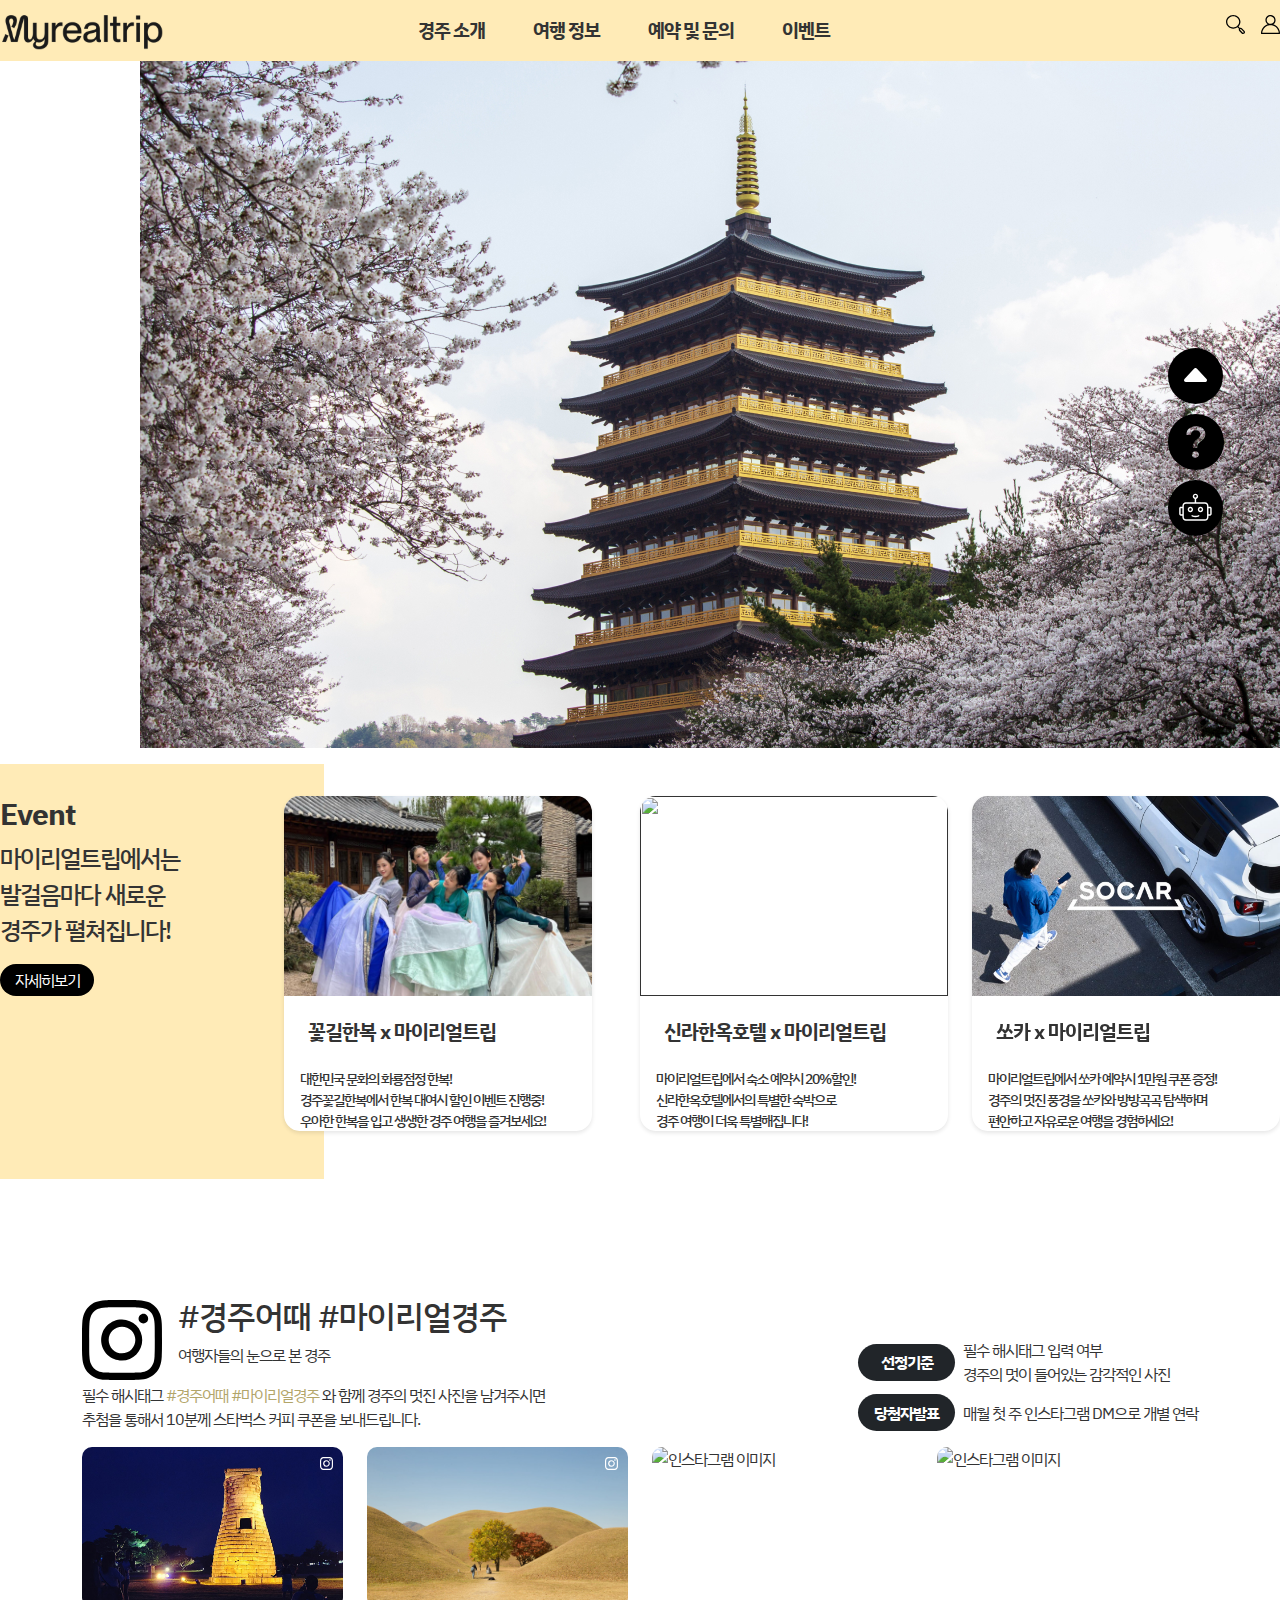
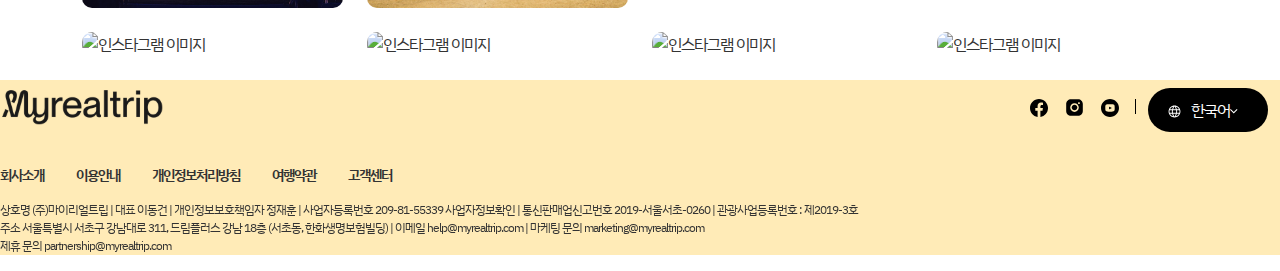
==== index.html @ 04012bfd "푸터 수정" ====
<!DOCTYPE html>
<html lang="kr">
<head>
    <meta charset="UTF-8">
    <meta name="viewport" content="width=device-width, initial-scale=1.0">
   
  
    <title>K디지털 스마트웹앱 프로젝트 마리코</title>
      <!-- seo -->
    <meta property="og:locale" content="ko_KR" /> 
    <meta property="og:site_name" content="" /> 
    <meta property="og:url" content=""/> 
    <meta property="og:type" content="website" /> 
    <meta property="og:title" content="" /> 
    <meta property="og:description" content=" " /> 
    <meta property="og:image" content="" />

    <!-- 파비콘 바로가기 -->
    <link rel="shortcut icon" type="image/x-icon" href="" />
    <link rel="apple-touch-icon" href="" />
    <link rel="apple-touch-icon-precomposed" href="">
    <meta name="msapplication-TileImage" content="" size="270x270" />

    <!-- 텍스트 폰트 -->
    <link rel="preconnect" href="//fonts.googleapis.com">
    <link rel="preconnect" href="//fonts.gstatic.com" crossorigin>
    <link href="//fonts.googleapis.com/css2?family=IBM+Plex+Sans+KR:wght@100;200;300;400;500;600;700&display=swap" rel="stylesheet">
   
    <!-- font icon -->
    <link rel="stylesheet" href="//cdn.jsdelivr.net/npm/bootstrap-icons@1.11.3/font/bootstrap-icons.min.css">
  
    <!-- 초기화 -->
    <link rel="stylesheet" href="//cdn.jsdelivr.net/npm/reset-css@5.0.2/reset.min.css">

     <!-- 그리드 시스템 -->
    <link href="//cdn.jsdelivr.net/npm/bootstrap@5.3.3/dist/css/bootstrap.min.css" rel="stylesheet" integrity="sha384-QWTKZyjpPEjISv5WaRU9OFeRpok6YctnYmDr5pNlyT2bRjXh0JMhjY6hW+ALEwIH" crossorigin="anonymous">
  
    <!-- 플러그인 -->
    <link rel="stylesheet" href="//cdn.jsdelivr.net/npm/swiper@11/swiper-bundle.min.css"/>
    <script src="//cdn.jsdelivr.net/npm/swiper@11/swiper-bundle.min.js"></script>
    <link href="//unpkg.com/aos@2.3.1/dist/aos.css" rel="stylesheet">
    <script src="//unpkg.com/aos@2.3.1/dist/aos.js"></script>

    <!-- 커스터마이징 -->
    <link rel="stylesheet" href="./css/common.css">
    <link rel="stylesheet" href="./css/est.css">
    <link rel="stylesheet" href="./css/mhs.css">
    <link rel="stylesheet" href="./css/mje.css">
    <link rel="stylesheet" href="./css/psh.css">
    <link rel="stylesheet" href="./css/srh.css">

  


</head>
<body>
    <header id="hd" class="fixed-top bg-white " >
       <div class="container-1400 d-flex justify-content-between align-items-center">
            <h1><a href=""><img src="./img/hdLogo.svg" alt=""></a></h1>
            <ul class="gnb d-flex ps-0 mb-0 ">
                <li class="gnb_li px-4 position-relative py-3">
                    <a href="" class="gnb_a">경주 소개</a>
                    <ul class="gnb_ul position-absolute ps-0  pt-2">
                        <li><a href="">역사 및 소개</a></li>
                        <li><a href="">지역 특산품</a></li>
                    </ul>
                </li>
                <li class="gnb_li px-4 position-relative  py-3">
                    <a href="" class="gnb_a">여행 정보</a>
                    <ul class="gnb_ul position-absolute ps-0  pt-2">
                        <li><a href="">관광지</a></li>
                        <li><a href="">음식 및 카페</a></li>
                        <li><a href="">축제</a></li>
                        <li><a href="">추천 코스</a></li>
                        <li><a href="">여행 후기</a></li>
                    </ul>
                </li>
                <li class="gnb_li px-4 position-relative  py-3">
                    <a href="" class="gnb_a">예약 및 문의</a>
                    <ul class="gnb_ul position-absolute ps-0  pt-2">
                        <li><a href="">숙소 예약</a></li>
                        <li><a href="">패키지 여행 예약</a></li>
                        <li><a href="">문의사항</a></li>
                        <li><a href="">자주 묻는 문의</a></li>
                    </ul>
                </li>
                <li class="gnb_li px-4 position-relative  py-3">
                    <a href="" class="gnb_a">이벤트</a>
                    <ul class="gnb_ul position-absolute ps-0  pt-2">
                        <li><a href="">진행중인 이벤트</a></li>
                    </ul>
                </li>
            </ul>
            <ul class="utill d-flex justify-content-end position-relative">
                <li class="searchLi position-relative">
                    <i class="searchIcon d-block"><svg width="19" height="19" viewBox="0 0 19 19" fill="none" xmlns="http://www.w3.org/2000/svg">
                    <path d="M18.5162 15.9819L16.1071 13.4524C15.7494 13.078 15.237 12.8635 14.7004 12.8635C14.4284 12.8635 14.1638 12.9198 13.9216 13.0235L12.4814 11.51C13.7092 10.2866 14.4638 8.6378 14.4638 6.82376C14.4656 3.06032 11.2219 0 7.23282 0C3.24378 0 0 3.06032 0 6.822C0 10.5837 3.24564 13.6458 7.23282 13.6458C8.82955 13.6458 10.307 13.1536 11.5051 12.3239L12.9751 13.869C12.623 14.5088 12.7049 15.3139 13.2434 15.8817L15.6525 18.4111C16.0083 18.7855 16.5226 19 17.0592 19C17.5268 19 17.974 18.8383 18.3205 18.5447L18.3746 18.499C19.1496 17.8416 19.213 16.7131 18.5162 15.9819ZM1.30422 6.822C1.30422 3.73883 3.96482 1.23046 7.23282 1.23046C10.5008 1.23046 13.1614 3.73883 13.1614 6.822C13.1614 9.90517 10.5027 12.4153 7.23282 12.4153C3.96296 12.4153 1.30422 9.90693 1.30422 6.822ZM17.5026 17.5832L17.4486 17.6289C17.2194 17.824 16.8281 17.8029 16.6232 17.5867L14.2141 15.0573C13.998 14.8305 14.0185 14.4807 14.257 14.2786L14.311 14.2329C14.4172 14.1432 14.5551 14.0922 14.7004 14.0922C14.8681 14.0922 15.0265 14.159 15.1364 14.2733L17.5455 16.8028C17.7616 17.0295 17.7411 17.3793 17.5007 17.5815L17.5026 17.5832Z" fill="black"/>
                    </svg><span>검색</span>                
                    </i> 
                    <div class="searchMenu mb-3">
                        <div class="dropdownbox m-0">
                            <div class="text-end">
                                <i><svg width="19" height="19" viewBox="0 0 19 19" fill="none" xmlns="http://www.w3.org/2000/svg">
                                    <path d="M18.5162 15.9819L16.1071 13.4524C15.7494 13.078 15.237 12.8635 14.7004 12.8635C14.4284 12.8635 14.1638 12.9198 13.9216 13.0235L12.4814 11.51C13.7092 10.2866 14.4638 8.6378 14.4638 6.82376C14.4656 3.06032 11.2219 0 7.23282 0C3.24378 0 0 3.06032 0 6.822C0 10.5837 3.24564 13.6458 7.23282 13.6458C8.82955 13.6458 10.307 13.1536 11.5051 12.3239L12.9751 13.869C12.623 14.5088 12.7049 15.3139 13.2434 15.8817L15.6525 18.4111C16.0083 18.7855 16.5226 19 17.0592 19C17.5268 19 17.974 18.8383 18.3205 18.5447L18.3746 18.499C19.1496 17.8416 19.213 16.7131 18.5162 15.9819ZM1.30422 6.822C1.30422 3.73883 3.96482 1.23046 7.23282 1.23046C10.5008 1.23046 13.1614 3.73883 13.1614 6.822C13.1614 9.90517 10.5027 12.4153 7.23282 12.4153C3.96296 12.4153 1.30422 9.90693 1.30422 6.822ZM17.5026 17.5832L17.4486 17.6289C17.2194 17.824 16.8281 17.8029 16.6232 17.5867L14.2141 15.0573C13.998 14.8305 14.0185 14.4807 14.257 14.2786L14.311 14.2329C14.4172 14.1432 14.5551 14.0922 14.7004 14.0922C14.8681 14.0922 15.0265 14.159 15.1364 14.2733L17.5455 16.8028C17.7616 17.0295 17.7411 17.3793 17.5007 17.5815L17.5026 17.5832Z" fill="black"/>
                                    </svg>
                                </i>
                            </div>
                            <p class="searchPopular border-top mb-0 text-black-50">실시간인기</p>
                            <div class="searchTop10 d-flex">
                                <div>
                                    <ul class="ps-0">
                                        <li class="m-0"><span>1</span> 관광지</li>
                                        <li class="m-0">2 카페</li>
                                        <li class="m-0">3 패키지 여행 예약</li>
                                        <li class="m-0">4 추천 코스</li>
                                        <li class="m-0">5 맛집</li>
                                    </ul>
                                </div>
                                <div>
                                    <ul>
                                        <li class="ms-3">6 황남빵</li>
                                        <li class="ms-3">7 경주월드</li>
                                        <li class="ms-3">8 호텔</li>
                                        <li class="ms-3">9 한복 대여</li>
                                        <li class="ms-3">10 야경</li>
                                    </ul>
                                </div>
                            </div>
                        </div>
                    </div>  
                </li>

                <li><i><svg width="19" height="19" viewBox="0 0 19 19" fill="none" xmlns="http://www.w3.org/2000/svg">
                    <path d="M8.9246 0.0252054C6.98821 0.266948 5.3732 1.55095 4.71846 3.366C4.2661 4.62228 4.3534 6.12821 4.94068 7.29729C5.27796 7.96707 5.88111 8.70017 6.43665 9.10443C6.64299 9.25899 6.67473 9.29465 6.61521 9.3184C6.57553 9.33426 6.36522 9.41355 6.14698 9.49277C4.65497 10.0357 3.10742 11.1493 2.1035 12.4016C0.790064 14.0423 0.0123185 16.1466 0.000414252 18.0964C-0.00355383 18.6631 0.0162866 18.7305 0.270244 18.9168L0.377382 19H9.50001H18.6226L18.7298 18.9168C18.9837 18.7305 19.0036 18.6671 18.9996 18.0766C18.9798 16.1308 18.202 14.0304 16.8925 12.4016C15.8767 11.1335 14.349 10.0318 12.8531 9.49277C12.6348 9.41355 12.4245 9.33426 12.3848 9.3184C12.3293 9.29465 12.357 9.25899 12.5515 9.11627C12.9006 8.8627 13.4761 8.2563 13.722 7.87587C14.0157 7.4241 14.1665 7.11104 14.3213 6.63547C14.9958 4.58265 14.2776 2.31978 12.5316 0.99614C12.1944 0.734583 11.3253 0.306577 10.9285 0.195614C10.3294 0.0291684 9.46427 -0.0421655 8.9246 0.0252054ZM10.4166 1.38055C11.1111 1.55888 11.6745 1.88385 12.1824 2.39111C12.6983 2.90234 13.0118 3.45715 13.1983 4.17049C13.3252 4.65002 13.3252 5.51395 13.1983 5.98158C12.9999 6.71473 12.7102 7.21011 12.1785 7.74513C11.4761 8.44652 10.6904 8.79926 9.71427 8.8627C8.10723 8.96171 6.5676 7.98687 5.97238 6.4928C5.76207 5.96573 5.71445 5.70417 5.71445 5.07009C5.71445 4.46376 5.78191 4.09519 5.97635 3.6236C6.22634 3.03312 6.7541 2.35544 7.25407 2.00274C7.72234 1.66588 8.33735 1.40829 8.9048 1.30922C9.2381 1.24977 10.0635 1.2894 10.4166 1.38055ZM10.8888 10.2577C13.8927 10.7847 16.337 12.8732 17.3171 15.7503C17.4917 16.2576 17.6544 16.9987 17.6981 17.4663L17.7258 17.7516H9.50001H1.27417L1.30195 17.4624C1.3456 16.9987 1.50829 16.2576 1.68288 15.7503C2.70665 12.7464 5.33352 10.6064 8.48811 10.2022C9.09925 10.1229 10.2857 10.1507 10.8888 10.2577Z" fill="black"/>
                    </svg>
                    <span>로그인</span></i></li>
            </ul>
        </div>


        

    </header>

    <section id="mainslider" class="container-1400 my-5 d-flex justify-content-end">
       <img src="./img/mainImg1.jpg" alt="">
    
    
    
    
    
    
    </section>

    <section id="map">

    </section>
      
    
    <section id="event">
        <div class="container-1400 ">
            <div class="d-lg-flex mx-4 mx-lg-0">
                <div class="titleArea flex-grow-1 position-relative">
                    <h2>Event</h2>
                    <p>마이리얼트립에서는<br>
                        발걸음마다 새로운 <br>
                        경주가 펼쳐집니다!</p>
                    <a href="" class="d-block text-center ">자세히보기</a>
                </div>

                <ul class="thumbList d-sm-flex justify-content-between">
                    <li class=" order size bg-white overflow-hidden mx-4"><a href="" class="d-block"><img src="./img/Event1.jpg" alt="" class="eventImg d-block img-fluid">
                        <a href="" class="h3 d-block p-4 mb-0">꽃길한복 x 마이리얼트립</a>
                            <span class="des d-block ps-3">대한민국 문화의 화룡점정 한복! <br>
                                경주꽃길한복에서 한복 대여시 할인 이벤트 진행중! <br>
                                우아한 한복을 입고 생생한 경주 여행을  즐겨보세요!</span>
                            <span class="d-flex justify-content-end">
                                <i></i>
                            </span>
                        </a>
                    </li>

                    <li class="size bg-white overflow-hidden mx-4"><a href="" class="d-block"><img src="./img/Event2.jpg" alt="" class="eventImg  d-block img-fluid">
                        <a href="" class="h3 d-block p-4 mb-0">신라한옥호텔 x 마이리얼트립</a>
                            <span class="des d-block ps-3">마이리얼트립에서 숙소 예약시 20%할인! <br>
                                신라한옥호텔에서의 특별한 숙박으로 <br>
                                경주 여행이 더욱 특별해집니다!</span>
                            <span class="d-flex justify-content-end">
                                <i></i>
                            </span>
                        </a>
                    </li>
                    <li class="size bg-white overflow-hidden "><a href="" class="d-block"><img src="./img/Event3.jpg" alt="" class="eventImg  d-block img-fluid">
                        <a href="" class="h3 d-block p-4 mb-0">쏘카 x 마이리얼트립</a>
                            <span class="des d-block ps-3">마이리얼트립에서 쏘카 예약시  1만원 쿠폰 증정! <br>
                                경주의 멋진 풍경을 쏘카와 방방곡곡 탐색하며 <br>
                                편안하고 자유로운 여행을 경험하세요!
                            </span>
                            <span class="d-flex justify-content-end">
                                <i></i>
                            </span>
                        </a>
                    </li>
                </ul>
            </div>
        </div>
    </section>


    <section id="sns">
      <div class="container wrapper rwa">
        <div class="textArea row justify-content-between align-items-end">
          <div class="left col-md-6">
              <div class="d-flex align-items-center">
                  <i class="me-3"><img src="./img/instagram1.svg" alt=""></i>
                  <div>
                      <h2>#경주어때  #마이리얼경주</h2>
                      <p>여행자들의 눈으로 본 경주</p>
                  </div>
              </div>
              <p>필수 해시태그 <span class="colorchange">#경주어때 #마이리얼경주</span> 와 함께 경주의 멋진 사진을 남겨주시면 <br>
                  추첨을 통해서 10분께 스타벅스 커피 쿠폰을 보내드립니다.</p>
          </div>
          <div class="right d-flex justify-content-end col-md-6">
            <ul>
              <li class="d-flex mb-2 align-items-center"><strong class="custom-strong list-group-item bg-dark text-white">선정기준</strong>
                <span class="ms-2 mb-0">필수 해시태그 입력 여부 <br>경주의 멋이 들어있는 감각적인 사진 </span></li>
              <li class="d-flex align-items-center"><strong class="custom-strong list-group-item bg-dark text-white">당첨자발표</strong>
                <span class="ms-2 mb-0">매월 첫 주 인스타그램 DM으로 개별 연락</span></li>
              </ul>
          </div>
        </div>
      

        <div class="row">
          <div class="col-lg-3 col-md-6 mb-4">
              <div class="snsImg d-flex justify-content-center align-items-center"><img src="./img/sns1.jpg" alt="인스타그램 이미지" class="img-fluid"></div>
          </div>
          <div class="col-lg-3 col-md-6 mb-4">
              <div class="snsImg d-flex justify-content-center align-items-center"><img src="./img/sns2.jpg" alt="인스타그램 이미지" class="img-fluid"></div>
          </div>
          <div class="col-lg-3 col-md-6 mb-4">
              <div class="snsImg d-flex justify-content-center align-items-center"><img src="./img/sns3.jpg" alt="인스타그램 이미지" class="img-fluid"></div>
          </div>
          <div class="col-lg-3 col-md-6 mb-4">
              <div class="snsImg d-flex justify-content-center align-items-center"><img src="./img/sns4.jpg" alt="인스타그램 이미지" class="img-fluid"></div>
          </div>
          <div class="col-lg-3 col-md-6 mb-4">
              <div class="snsImg d-flex justify-content-center align-items-center"><img src="./img/sns5.jpg" alt="인스타그램 이미지" class="img-fluid"></div>
          </div>
          <div class="col-lg-3 col-md-6 mb-4">
              <div class="snsImg d-flex justify-content-center align-items-center"><img src="./img/sns6.jpg" alt="인스타그램 이미지" class="img-fluid"></div>
          </div>
          <div class="col-lg-3 col-md-6 mb-4">
              <div class="snsImg d-flex justify-content-center align-items-center"><img src="./img/sns7.jpg" alt="인스타그램 이미지" class="img-fluid"></div>
          </div>
          <div class="col-lg-3 col-md-6 mb-4">
              <div class="snsImg d-flex justify-content-center align-items-center"><img src="./img/sns8.jpg" alt="인스타그램 이미지" class="img-fluid"></div>
          </div>
      </div>
  </div>
      </div>
   </div>
   </div>
  
</section>

    <section id="recommend">
       
    </section>

    <section id="formQnA">

    </section>
    
    <footer id="ft">
        <div class="container-1400">
            <div class="footerMenu d-flex justify-content-between">
                <h1><img src="./img/hdLogo.svg" alt=""></h1>
                <ul class= "d-flex align-items-center">
                    <li><i><svg width="18" height="18" viewBox="0 0 18 18" fill="none" xmlns="http://www.w3.org/2000/svg">
                        <g clip-path="url(#clip0_560_323)">
                        <path d="M18.0023 9.05625C18.0023 4.0545 13.9725 0 9.00225 0C4.02975 0.001125 0 4.0545 0 9.05738C0 13.5765 3.29175 17.3227 7.59375 18.0022V11.6741H5.31V9.05738H7.596V7.0605C7.596 4.79138 8.94038 3.53812 10.9958 3.53812C11.9813 3.53812 13.0106 3.71475 13.0106 3.71475V5.94225H11.8755C10.7584 5.94225 10.4096 6.64087 10.4096 7.3575V9.05625H12.9049L12.5066 11.673H10.4085V18.0011C14.7105 17.3216 18.0023 13.5754 18.0023 9.05625Z" fill="black"/>
                        </g>
                        <defs>
                        <clipPath id="clip0_560_323">
                        <rect width="18" height="18" fill="white"/>
                        </clipPath>
                        </defs>
                        </svg></i><span class="footerIcon visually-hidden">페이스북</span></li>
                    <li><i><svg width="21" height="21" viewBox="0 0 21 21" fill="none" xmlns="http://www.w3.org/2000/svg">
                        <path d="M10.5013 7.72949C9.00355 7.72949 7.73047 9.00258 7.73047 10.5003C7.73047 11.9981 9.00355 13.2712 10.5013 13.2712C11.9991 13.2712 13.2721 11.9981 13.2721 10.5003C13.2721 9.00258 11.9991 7.72949 10.5013 7.72949Z" fill="black"/>
                        <path d="M14.0517 2.1875H7.02386C4.30341 2.1875 2.1875 4.30341 2.1875 6.9483V13.9761C2.1875 16.6966 4.30341 18.8125 7.02386 18.8125H14.0517C16.6966 18.8125 18.8125 16.6966 18.8125 13.9761V6.9483C18.8125 4.30341 16.6966 2.1875 14.0517 2.1875ZM10.5 14.883C8.08182 14.883 6.19261 12.9182 6.19261 10.5756C6.19261 8.23295 8.08182 6.19261 10.5 6.19261C12.9182 6.19261 14.8074 8.15739 14.8074 10.5C14.8074 12.8426 12.9182 14.883 10.5 14.883ZM14.9585 7.09943C14.4295 7.09943 13.9761 6.64602 13.9761 6.11705C13.9761 5.58807 14.4295 5.13466 14.9585 5.13466C15.4875 5.13466 15.9409 5.58807 15.9409 6.11705C15.9409 6.64602 15.4875 7.09943 14.9585 7.09943Z" fill="black"/>
                        </svg>
                        </i><span class="footerIcon visually-hidden">인스타그램</span></li>
                    <li><i><svg width="18" height="18" viewBox="0 0 18 18" fill="none" xmlns="http://www.w3.org/2000/svg">
                        <path d="M10.5028 8.84344L8.39719 7.86094C8.21344 7.77562 8.0625 7.87125 8.0625 8.07469V9.92531C8.0625 10.1288 8.21344 10.2244 8.39719 10.1391L10.5019 9.15656C10.6866 9.07031 10.6866 8.92969 10.5028 8.84344ZM9 0C4.02938 0 0 4.02938 0 9C0 13.9706 4.02938 18 9 18C13.9706 18 18 13.9706 18 9C18 4.02938 13.9706 0 9 0ZM9 12.6562C4.39313 12.6562 4.3125 12.2409 4.3125 9C4.3125 5.75906 4.39313 5.34375 9 5.34375C13.6069 5.34375 13.6875 5.75906 13.6875 9C13.6875 12.2409 13.6069 12.6562 9 12.6562Z" fill="black"/>
                        </svg></i><span class="footerIcon visually-hidden">유튜브</span>
                    </li>
                    <li class="verticalLine"></li>

                    <div class="container mt-2 text-center">
                        <div class="language-selector">
                          <div class="language-button" id="language-button">
                            <i>
                                <svg width="13" height="13" viewBox="0 0 13 13" fill="none" xmlns="http://www.w3.org/2000/svg">
                                    <path d="M6.5 12.4375C5.68594 12.4375 4.91771 12.2815 4.19531 11.9694C3.47292 11.6573 2.84292 11.2324 2.30531 10.6947C1.7676 10.1571 1.34271 9.52708 1.03063 8.80469C0.718542 8.08229 0.5625 7.31406 0.5625 6.5C0.5625 5.67948 0.718542 4.90964 1.03063 4.19047C1.34271 3.4713 1.7676 2.84292 2.30531 2.30531C2.84292 1.7676 3.47292 1.34271 4.19531 1.03063C4.91771 0.718542 5.68594 0.5625 6.5 0.5625C7.32052 0.5625 8.09036 0.718542 8.80953 1.03063C9.5287 1.34271 10.1571 1.7676 10.6947 2.30531C11.2324 2.84292 11.6573 3.4713 11.9694 4.19047C12.2815 4.90964 12.4375 5.67948 12.4375 6.5C12.4375 7.31406 12.2815 8.08229 11.9694 8.80469C11.6573 9.52708 11.2324 10.1571 10.6947 10.6947C10.1571 11.2324 9.5287 11.6573 8.80953 11.9694C8.09036 12.2815 7.32052 12.4375 6.5 12.4375ZM6.5 11.4867C6.81896 11.0637 7.0874 10.637 7.30531 10.2067C7.52323 9.77641 7.70073 9.30604 7.83781 8.79563H5.16219C5.30729 9.32208 5.48682 9.80047 5.70078 10.2308C5.91464 10.6611 6.18104 11.0797 6.5 11.4867ZM5.28969 11.3148C5.0501 10.9711 4.83495 10.5803 4.64422 10.1425C4.45349 9.70458 4.30526 9.25563 4.19953 8.79563H2.07938C2.40948 9.44469 2.85219 9.99 3.4075 10.4316C3.96281 10.873 4.59021 11.1674 5.28969 11.3148ZM7.71031 11.3148C8.40979 11.1674 9.03719 10.873 9.5925 10.4316C10.1478 9.99 10.5905 9.44469 10.9206 8.79563H8.80047C8.67464 9.25958 8.51635 9.71052 8.32563 10.1484C8.135 10.5864 7.9299 10.9752 7.71031 11.3148ZM1.68625 7.85813H4.00969C3.97042 7.62583 3.94193 7.39807 3.92422 7.17484C3.90661 6.95172 3.89781 6.72677 3.89781 6.5C3.89781 6.27323 3.90661 6.04828 3.92422 5.82516C3.94193 5.60193 3.97042 5.37417 4.00969 5.14188H1.68625C1.62615 5.35417 1.5801 5.5749 1.54813 5.80406C1.51604 6.03323 1.5 6.26521 1.5 6.5C1.5 6.73479 1.51604 6.96677 1.54813 7.19594C1.5801 7.4251 1.62615 7.64583 1.68625 7.85813ZM4.94703 7.85813H8.05297C8.09214 7.62583 8.12057 7.4001 8.13828 7.18094C8.15589 6.96177 8.16469 6.73479 8.16469 6.5C8.16469 6.26521 8.15589 6.03823 8.13828 5.81906C8.12057 5.5999 8.09214 5.37417 8.05297 5.14188H4.94703C4.90786 5.37417 4.87943 5.5999 4.86172 5.81906C4.84411 6.03823 4.83531 6.26521 4.83531 6.5C4.83531 6.73479 4.84411 6.96177 4.86172 7.18094C4.87943 7.4001 4.90786 7.62583 4.94703 7.85813ZM8.99031 7.85813H11.3138C11.3739 7.64583 11.4199 7.4251 11.4519 7.19594C11.484 6.96677 11.5 6.73479 11.5 6.5C11.5 6.26521 11.484 6.03323 11.4519 5.80406C11.4199 5.5749 11.3739 5.35417 11.3138 5.14188H8.99031C9.02958 5.37417 9.05807 5.60193 9.07578 5.82516C9.09339 6.04828 9.10219 6.27323 9.10219 6.5C9.10219 6.72677 9.09339 6.95172 9.07578 7.17484C9.05807 7.39807 9.02958 7.62583 8.99031 7.85813ZM8.80047 4.20438H10.9206C10.5866 3.54729 10.1469 3.00198 9.60156 2.56844C9.05625 2.135 8.42583 1.83854 7.71031 1.67906C7.9499 2.04281 8.16302 2.44068 8.34969 2.87266C8.53646 3.30453 8.68672 3.74844 8.80047 4.20438ZM5.16219 4.20438H7.83781C7.69271 3.68188 7.51021 3.20047 7.29031 2.76016C7.07031 2.31984 6.80687 1.90422 6.5 1.51328C6.19313 1.90422 5.92969 2.31984 5.70969 2.76016C5.48979 3.20047 5.30729 3.68188 5.16219 4.20438ZM2.07938 4.20438H4.19953C4.31328 3.74844 4.46354 3.30453 4.65031 2.87266C4.83698 2.44068 5.0501 2.04281 5.28969 1.67906C4.5701 1.83854 3.9387 2.13604 3.39547 2.57156C2.85214 3.00698 2.41344 3.55125 2.07938 4.20438Z" fill="white"/>
                                    </svg> 
                            </i>
                            <span id="selected-language" class="text-white">한국어</span>
                            <i>
                                <svg width="8" height="5" viewBox="0 0 8 5" fill="none" xmlns="http://www.w3.org/2000/svg">
                                    <path d="M3.74248 4.44017L0 0.697527L0.697526 0L3.74248 3.04496L6.78744 0L7.48496 0.697527L3.74248 4.44017Z" fill="white"/>
                                </svg>                                
                            </i>
                          </div>
                          <ul class="language-menu ps-0" id="language-menu">
                            <li class="active m-0">한국어</li>
                            <li class="m-0">English</li>
                          </ul>
                        </div>
                      </div>



                    

                </ul>
            </div>
            <div>
                <ul class="fnb d-flex">
                    <li>회사소개</li>
                    <li>이용안내</li>
                    <li>개인정보처리방침</li>
                    <li>여행약관</li>
                    <li>고객센터</li>
                </ul>
                <p>상호명 (주)마이리얼트립 | 대표 이동건 | 개인정보보호책임자 정재훈 | 사업자등록번호 209-81-55339 사업자정보확인 |  통신판매업신고번호 2019-서울서초-0260 | 관광사업등록번호 : 제2019-3호<br>
                    주소 서울특별시 서초구 강남대로 311, 드림플러스 강남 18층 (서초동, 한화생명보험빌딩) | 이메일 help@myrealtrip.com | 마케팅 문의 marketing@myrealtrip.com <br>
                    제휴 문의 partnership@myrealtrip.com</p>
            </div>
        </div>
    </footer>

    <section id="quick" class="container-1400">
        <ul>
            <li><i class="d-block"><svg width="55" height="56" viewBox="0 0 55 56" fill="none" xmlns="http://www.w3.org/2000/svg">
                <ellipse cx="27.5" cy="28" rx="27.5" ry="28" fill="black"/>
                <path d="M26.0078 20.6381L16.4946 30.8953C15.3719 32.1061 16.2843 34 17.9882 34H37.0147C37.3961 34.0003 37.7694 33.8969 38.09 33.7022C38.4107 33.5075 38.665 33.2297 38.8227 32.9021C38.9803 32.5745 39.0344 32.2109 38.9787 31.855C38.9229 31.4991 38.7597 31.1659 38.5084 30.8953L28.9951 20.64C28.8089 20.439 28.5793 20.2779 28.3217 20.1675C28.0641 20.0571 27.7844 20 27.5015 20C27.2185 20 26.9389 20.0571 26.6813 20.1675C26.4236 20.2779 26.194 20.4371 26.0078 20.6381Z" fill="white"/>
                </svg>
                </i><span class="visually-hidden">위로</span></li>
            <li><i class="d-block"><svg width="56" height="56" viewBox="0 0 56 56" fill="none" xmlns="http://www.w3.org/2000/svg">
                <path d="M56 28C56 35.4261 53.05 42.548 47.799 47.799C42.548 53.05 35.4261 56 28 56C20.5739 56 13.452 53.05 8.20101 47.799C2.94999 42.548 0 35.4261 0 28C0 20.5739 2.94999 13.452 8.20101 8.20101C13.452 2.94999 20.5739 0 28 0C35.4261 0 42.548 2.94999 47.799 8.20101C53.05 13.452 56 20.5739 56 28ZM19.236 21.1155H22.1235C22.6065 21.1155 22.9915 20.72 23.0545 20.2405C23.3695 17.9445 24.9445 16.2715 27.7515 16.2715C30.1525 16.2715 32.3505 17.472 32.3505 20.3595C32.3505 22.582 31.0415 23.604 28.973 25.158C26.6175 26.8695 24.752 28.868 24.885 32.1125L24.8955 32.872C24.8992 33.1016 24.993 33.3206 25.1567 33.4817C25.3204 33.6428 25.5408 33.733 25.7705 33.733H28.609C28.8411 33.733 29.0636 33.6408 29.2277 33.4767C29.3918 33.3126 29.484 33.0901 29.484 32.858V32.4905C29.484 29.9775 30.4395 29.246 33.019 27.2895C35.1505 25.669 37.373 23.87 37.373 20.0935C37.373 14.805 32.907 12.25 28.0175 12.25C23.583 12.25 18.725 14.315 18.3925 20.251C18.3877 20.364 18.4061 20.4768 18.4465 20.5825C18.4869 20.6882 18.5485 20.7844 18.6275 20.8654C18.7066 20.9464 18.8013 21.0103 18.9059 21.0534C19.0106 21.0964 19.1229 21.1175 19.236 21.1155ZM27.3735 43.666C29.5085 43.666 30.975 42.287 30.975 40.4215C30.975 38.4895 29.505 37.1315 27.3735 37.1315C25.3295 37.1315 23.842 38.4895 23.842 40.4215C23.842 42.287 25.326 43.666 27.3735 43.666Z" fill="black"/>
                </svg>
                </i></li>
                
            <li class="aitrip position-relative"><i class="d-block"><svg width="55" height="56" viewBox="0 0 55 56" fill="none" xmlns="http://www.w3.org/2000/svg">
                <ellipse cx="27.5" cy="28" rx="27.5" ry="28" fill="black"/>
                <path d="M25.0377 29.5193C25.0377 28.045 23.8369 26.8442 22.3626 26.8442C20.8882 26.8442 19.6875 28.045 19.6875 29.5193C19.6875 30.9937 20.8882 32.1944 22.3626 32.1944C23.8369 32.1944 25.0377 30.9937 25.0377 29.5193ZM22.3626 30.7555C21.6786 30.7555 21.1264 30.2033 21.1264 29.5193C21.1264 28.8354 21.6786 28.2831 22.3626 28.2831C23.0466 28.2831 23.5988 28.8354 23.5988 29.5193C23.5988 30.1982 23.0415 30.7555 22.3626 30.7555Z" fill="white"/>
                <path d="M30.5476 35.1681C28.4704 35.9636 26.3982 35.9636 24.326 35.1681C23.4597 34.8337 23.0848 36.227 23.941 36.5563C26.226 37.4328 28.6427 37.4328 30.9276 36.5563C31.7839 36.227 31.414 34.8388 30.5476 35.1681Z" fill="white"/>
                <path d="M42.1018 26.839H40.6072C40.5616 26.839 40.516 26.8441 40.4755 26.8441V25.7498C40.4755 23.8296 38.915 22.2691 36.9949 22.2691H28.1539V18.8948C29.2786 18.5807 30.1095 17.5472 30.1095 16.3211C30.1095 14.8467 28.9088 13.646 27.4345 13.646C25.9601 13.646 24.7594 14.8467 24.7594 16.3211C24.7594 17.5472 25.5903 18.5807 26.715 18.8948V22.2691H17.869C15.9488 22.2691 14.3883 23.8296 14.3883 25.7498V26.8441C14.3427 26.839 14.3022 26.839 14.2566 26.839H12.762C11.8956 26.839 11.1914 27.5433 11.1914 28.4096V34.1195C11.1914 34.9859 11.8956 35.6901 12.762 35.6901H14.2566C14.3022 35.6901 14.3478 35.6851 14.3883 35.6851V37.1847C14.3883 39.1049 15.9488 40.6654 17.869 40.6654H36.9999C38.9201 40.6654 40.4806 39.1049 40.4806 37.1847V35.6901C40.5262 35.6952 40.5667 35.6952 40.6123 35.6952H42.1069C42.9733 35.6952 43.6775 34.991 43.6775 34.1246V28.4147C43.6724 27.5483 42.9682 26.839 42.1018 26.839ZM14.3883 34.1246C14.3883 34.2006 14.3275 34.2563 14.2566 34.2563H12.762C12.6911 34.2563 12.6303 34.1955 12.6303 34.1246V28.4147C12.6303 28.3438 12.6911 28.283 12.762 28.283H14.2566C14.3275 28.283 14.3883 28.3438 14.3883 28.4147V34.1246ZM26.1982 16.3262C26.1982 15.6422 26.7505 15.0899 27.4345 15.0899C28.1184 15.0899 28.6707 15.6422 28.6707 16.3262C28.6707 17.0101 28.1184 17.5624 27.4345 17.5624C26.7505 17.5624 26.1982 17.0101 26.1982 16.3262ZM39.0366 28.4147V34.1246V37.1898C39.0366 38.3146 38.1196 39.2265 36.9999 39.2265H17.869C16.7442 39.2265 15.8272 38.3095 15.8272 37.1898V34.1246V28.4147V25.7548C15.8272 24.6301 16.7442 23.713 17.869 23.713H36.9999C38.1247 23.713 39.0366 24.6301 39.0366 25.7548V28.4147ZM42.2336 34.1246C42.2336 34.2006 42.1728 34.2563 42.1018 34.2563H40.6072C40.5363 34.2563 40.4755 34.1955 40.4755 34.1246V28.4147C40.4755 28.3438 40.5363 28.283 40.6072 28.283H42.1018C42.1728 28.283 42.2336 28.3438 42.2336 28.4147V34.1246Z" fill="white"/>
                <path d="M32.5071 26.8389C31.0328 26.8389 29.832 28.0396 29.832 29.514C29.832 30.9883 31.0328 32.189 32.5071 32.189C33.9815 32.189 35.1822 30.9883 35.1822 29.514C35.1822 28.0396 33.9815 26.8389 32.5071 26.8389ZM32.5071 30.7552C31.8231 30.7552 31.2709 30.203 31.2709 29.519C31.2709 28.835 31.8282 28.2828 32.5071 28.2828C33.186 28.2828 33.7433 28.835 33.7433 29.519C33.7433 30.1979 33.186 30.7552 32.5071 30.7552Z" fill="white"/>
                </svg>
                </i>
                <span class="mt-2 position-absolute">AI TRIP PLANNER</span></li>
    </section>

    <script>
        document.getElementById('language-button').addEventListener('click', function() {
          var languageMenu = document.getElementById('language-menu');
          if (languageMenu.style.display === 'block') {
            languageMenu.style.display = 'none';
          } else {
            languageMenu.style.display = 'block';
          }
        });
    
        document.addEventListener('click', function(event) {
          var languageMenu = document.getElementById('language-menu');
          var languageButton = document.getElementById('language-button');
          if (!languageButton.contains(event.target)) {
            languageMenu.style.display = 'none';
          }
        });
    
        document.querySelectorAll('.language-menu li').forEach(function(item) {
          item.addEventListener('click', function() {
            document.querySelector('.language-menu li.active').classList.remove('active');
            item.classList.add('active');
            document.getElementById('selected-language').textContent = item.textContent;
            document.getElementById('language-menu').style.display = 'none';
          });
        });
      </script>
</body>
</html>
---- css/common.css ----
@charset "UTF-8";
/*레이블링
id 이름: 컨텐츠
class 이름: mainReviewR => main(아이디 안)Review(작업 내용을)R(이니셜-누가했는지)
E : 박에스더
H : 문현숙
J : 민정은
S : 박소희
R : 석류화*/
/*공통 스타일*/
body * {
  font-family: "IBM Plex Sans KR", sans-serif !important;
  color: #333333;
  letter-spacing: -1px;
}

.container-1400 {
  max-width: 1400px;
  width: 100%;
  margin: 0 auto;
}

.container-1824 {
  max-width: 1824px;
  width: 100%;
  margin: 0 auto;
}

ul {
  margin-left: 0;
  padding-bottom: 0;
}

h1 {
  margin-bottom: 0;
}

a {
  text-decoration: none;
}
---- css/mhs.css ----
body li {
  list-style: none;
}

#hd {
  background-color: #FFEBB7 !important;
}
#hd h1,
#hd .utill {
  width: 0;
}
#hd .gnb {
  position: relative;
}
#hd .gnb:before {
  content: "";
  position: absolute;
  top: 100%;
  height: 0;
  left: 0;
  right: 0;
  transition: 0.5s;
  background-color: white;
  min-width: 80px;
  border-radius: 20px;
}
#hd .gnb:hover:before,
#hd .gnb:hover ul {
  height: 180px !important;
}
#hd .gnb .gnb_li .gnb_a {
  font-size: 1.2em;
  font-weight: 700;
}
#hd .gnb .gnb_li ul {
  min-width: 80px;
  white-space: nowrap;
  color: #333333;
  height: 0;
  transition: 0.5s;
  overflow: hidden;
  font-size: 15px;
  font-weight: 400;
  text-align: center;
  left: 0;
  right: 0;
}
#hd .gnb .gnb_li ul:after, #hd .gnb .gnb_li ul:before {
  content: "";
  display: block;
  height: 1rem;
}
#hd .gnb .gnb_li ul li {
  line-height: 2;
}
#hd .gnb .gnb_li ul li:hover a {
  border-bottom: 1px #333333 solid;
  font-weight: 700;
}
#hd .utill li {
  margin-left: 1rem;
}
#hd .utill li span {
  position: absolute;
  width: 0;
  height: 0;
  display: block;
  overflow: hidden;
  opacity: 0;
}
#hd .searchMenu {
  position: absolute;
  min-width: 285px;
  white-space: nowrap;
  overflow: hidden;
  font-size: 14px;
  font-weight: 400;
  background-color: white;
  border-radius: 15px;
  right: 0;
  height: 0;
  font-size: 14px;
  font-weight: 400;
  transform: translateY(-25%) translateX(5%);
}
#hd .searchMenu .dropdownbox {
  border: 1px solid #ccc;
  padding: 25px;
}
#hd .searchLi:hover .searchMenu {
  height: 190px !important;
}

#sns .colorchange {
  color: #B2A569;
}

#sns .bg {
  background-color: black;
  color: white;
}

#sns .snsImg {
  position: relative;
  width: 100%;
  height: 100%;
}
#sns .snsImg::after {
  content: "";
  background: url(../img/instagram2.svg) no-repeat;
  width: 13px;
  height: 13px;
  display: block;
  position: absolute;
  top: 10px;
  right: 10px;
}
#sns .snsImg:hover {
  transition: transform 0.3s ease;
  transform: scale(1.3);
  z-index: 2;
}
#sns .snsImg img {
  width: 100%;
  height: 100%;
  -o-object-fit: cover;
     object-fit: cover;
  border-radius: 10px;
}

#sns .custom-strong {
  display: flex;
  background-color: black;
  color: white;
  border-radius: 30px;
  width: 97px;
  height: 37px;
  align-items: center;
  justify-content: center;
}

#event {
  margin-bottom: 150px;
}
#event .titleArea:before {
  content: "";
  display: block;
  position: absolute;
  top: -2rem;
  left: -2rem;
  right: -6rem;
  bottom: -2rem;
  background-color: #FFEBB7;
}
#event .titleArea h2 {
  font-weight: 700;
  font-size: 30px;
  letter-spacing: -6%;
}
#event .titleArea p {
  font-weight: 500;
  font-size: 24px;
  letter-spacing: -10%;
}
#event .titleArea a {
  text-decoration: none;
  color: white;
  background: black;
  border-radius: 30px;
  width: 94px;
  line-height: 2;
  display: flex;
  position: relative;
}
#event .thumbList .h3 {
  text-decoration: none;
  font-weight: 700;
  font-size: 20px;
  letter-spacing: -10%;
}
#event .thumbList .eventImg {
  width: 100%;
  height: 200px;
  -o-object-fit: cover;
     object-fit: cover;
}
#event .thumbList .des {
  font-weight: 500;
  font-size: 14px;
  letter-spacing: -10%;
}
#event .thumbList .size {
  width: 308px;
  border-radius: 5%;
  box-shadow: 0 2px 4px rgba(0, 0, 0, 0.1);
}
#event .thumbList .size .img {
  width: 308px;
  height: auto;
}

#event .titleArea h2, p, a, .order {
  position: relative;
  z-index: 2;
}

#ft {
  margin: 0 auto;
  background-color: #FFEBB7;
}
#ft .footerMenu {
  margin: 0;
  padding: 0;
  margin-bottom: 1rem;
}
#ft .footerMenu li {
  margin-left: 1rem;
}
#ft .footerMenu .footerIcon span {
  position: absolute;
  width: 0;
  height: 0;
  display: block;
  overflow: hidden;
  opacity: 0;
}
#ft .footerMenu .verticalLine {
  margin-left: 1rem;
  width: 1px;
  height: 15px;
  background-color: black;
}
#ft .footerMenu .language-selector {
  position: relative;
  display: inline-block;
}
#ft .footerMenu .language-selector .language-button {
  display: flex;
  align-items: center;
  background-color: #000;
  color: #fff;
  padding: 10px 20px;
  border-radius: 25px;
  cursor: pointer;
}
#ft .footerMenu .language-selector .language-button i {
  margin-right: 10px;
}
#ft .footerMenu .language-selector .language-menu {
  display: none;
  position: absolute;
  top: 50px;
  left: 0;
  background-color: #fff;
  box-shadow: 0 4px 8px rgba(0, 0, 0, 0.1);
  border-radius: 10px;
  overflow: hidden;
  z-index: 1000;
  width: 120px;
  transform: translateX(5px);
  font-size: 14px;
  font-weight: 400;
}
#ft .footerMenu .language-selector .language-menu li {
  padding: 10px 20px;
  cursor: pointer;
  list-style: none;
}
#ft .footerMenu .language-selector .language-menu li:hover, #ft .footerMenu .language-selector .language-menu li.active {
  background-color: white;
}
#ft .footerMenu .language-selector .language-menu li.active {
  color: #379CEE;
}
#ft .footerMenu .language-selector .language-menu li.active::after {
  content: url(/img/ftCheck2.svg);
  float: right;
  color: #379CEE;
}
#ft .fnb {
  margin: 0;
  padding: 0;
  margin-bottom: 1rem;
}
#ft .fnb li {
  margin-right: 2rem;
  font-size: 14px;
  font-weight: 600;
}
#ft p {
  font-size: 12px;
  font-weight: 400;
}

#quick {
  position: fixed;
  right: 5%;
  width: 80px;
  display: flex;
  flex-direction: column;
  justify-content: center;
  top: 0;
  bottom: 0;
}
#quick li {
  padding: 5px 0;
}
#quick li:hover span {
  display: block;
}
#quick li span {
  display: none;
  border-radius: 20px;
  white-space: nowrap;
  background-color: #000;
  color: white;
  padding: 5px 10px;
  right: -20px;
}
#quick li span::after {
  content: "";
  display: block;
  width: 0;
  height: 0;
  border-top: 10px solid transparent;
  border-bottom: 10px solid transparent;
  border-left: 12px solid #000;
  position: absolute;
  top: 50%;
  right: 30px;
  transform: translateY(-150%) rotate(-90deg) translateX(-2px);
}
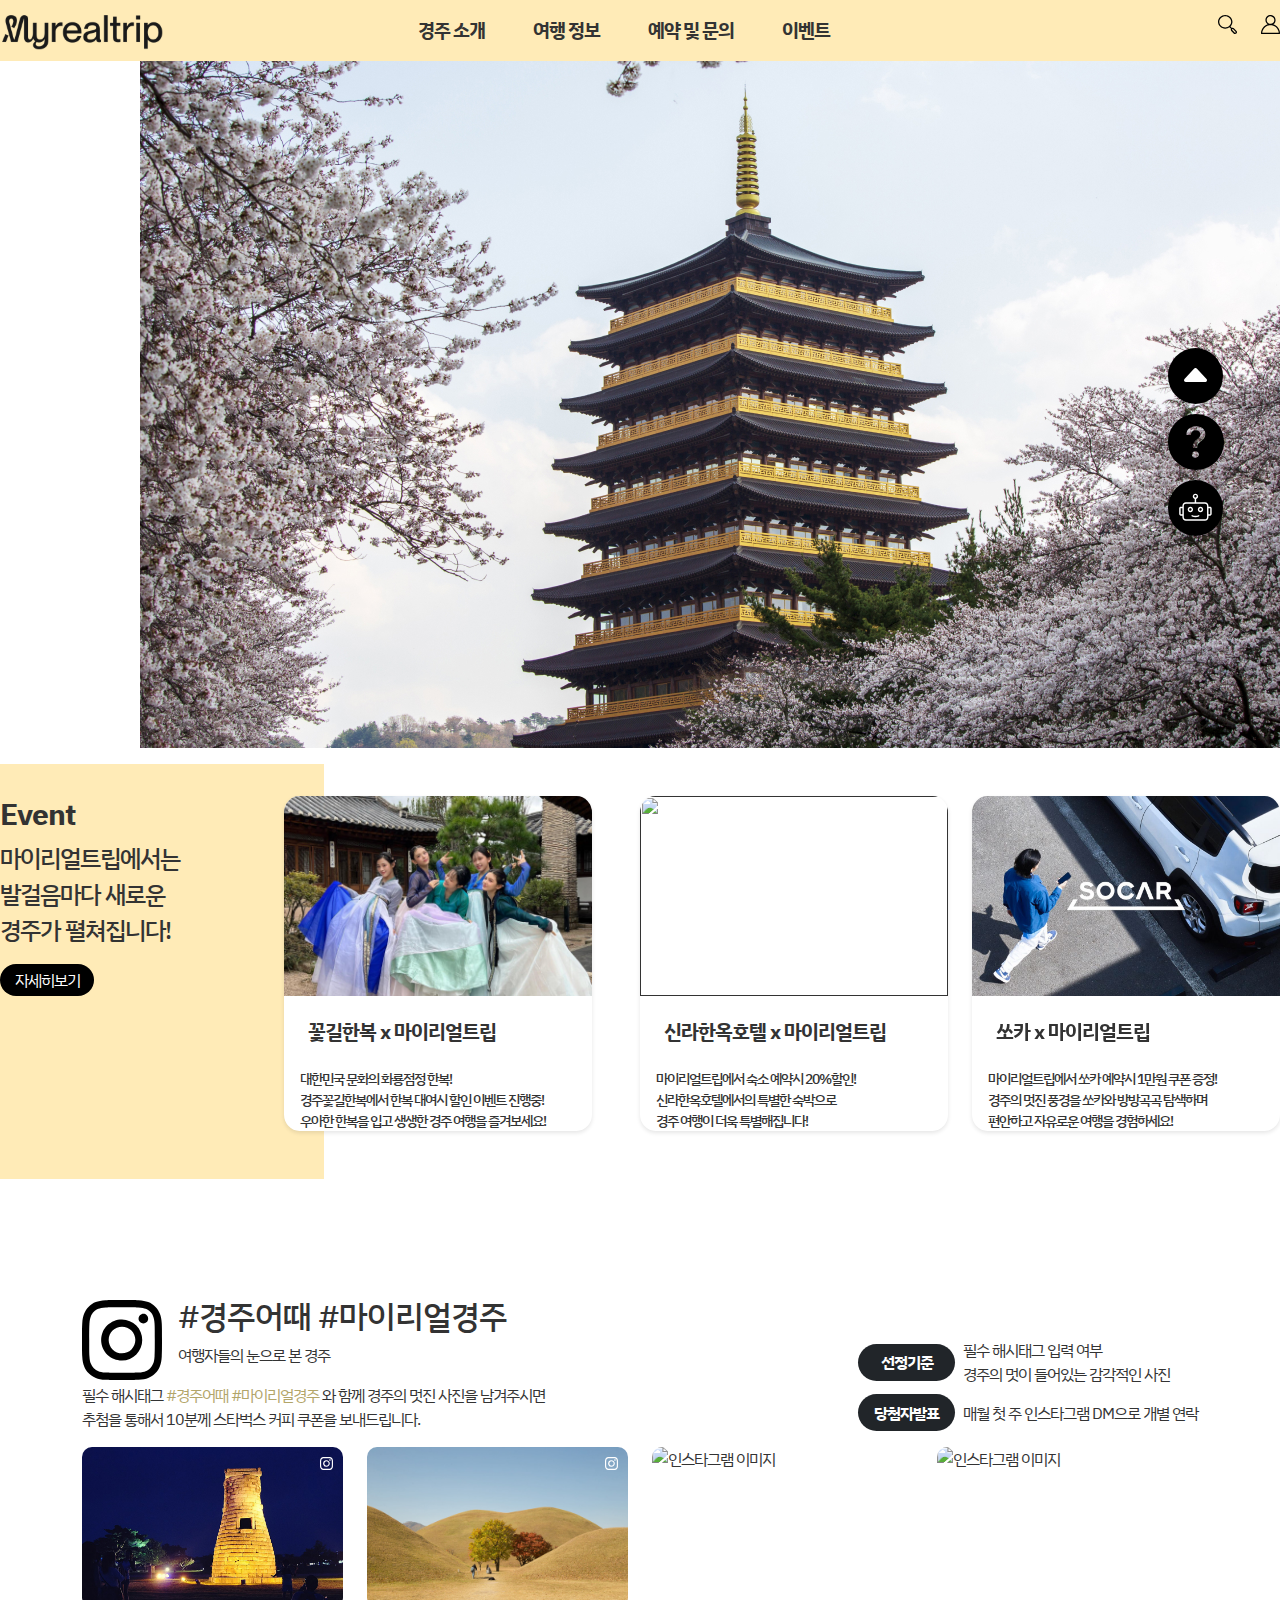
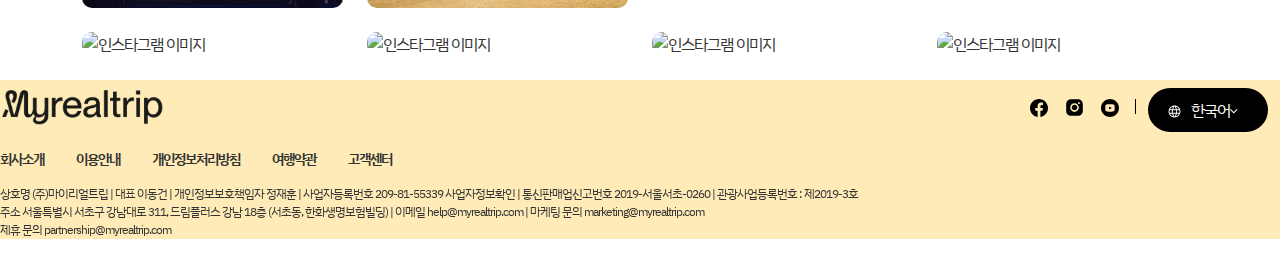
==== commit ef62bcc7: "헤더 푸터 퀵 최종" ====
--- a/index.html
+++ b/index.html
@@ -55,100 +55,92 @@
 </head>
 <body>
     <header id="hd" class="fixed-top bg-white " >
-       <div class="container-1400 d-flex justify-content-between align-items-center">
-            <h1><a href=""><img src="./img/hdLogo.svg" alt=""></a></h1>
-            <ul class="gnb d-flex ps-0 mb-0 ">
-                <li class="gnb_li px-4 position-relative py-3">
-                    <a href="" class="gnb_a">경주 소개</a>
-                    <ul class="gnb_ul position-absolute ps-0  pt-2">
-                        <li><a href="">역사 및 소개</a></li>
-                        <li><a href="">지역 특산품</a></li>
-                    </ul>
-                </li>
-                <li class="gnb_li px-4 position-relative  py-3">
-                    <a href="" class="gnb_a">여행 정보</a>
-                    <ul class="gnb_ul position-absolute ps-0  pt-2">
-                        <li><a href="">관광지</a></li>
-                        <li><a href="">음식 및 카페</a></li>
-                        <li><a href="">축제</a></li>
-                        <li><a href="">추천 코스</a></li>
-                        <li><a href="">여행 후기</a></li>
-                    </ul>
-                </li>
-                <li class="gnb_li px-4 position-relative  py-3">
-                    <a href="" class="gnb_a">예약 및 문의</a>
-                    <ul class="gnb_ul position-absolute ps-0  pt-2">
-                        <li><a href="">숙소 예약</a></li>
-                        <li><a href="">패키지 여행 예약</a></li>
-                        <li><a href="">문의사항</a></li>
-                        <li><a href="">자주 묻는 문의</a></li>
-                    </ul>
-                </li>
-                <li class="gnb_li px-4 position-relative  py-3">
-                    <a href="" class="gnb_a">이벤트</a>
-                    <ul class="gnb_ul position-absolute ps-0  pt-2">
-                        <li><a href="">진행중인 이벤트</a></li>
-                    </ul>
-                </li>
-            </ul>
-            <ul class="utill d-flex justify-content-end position-relative">
-                <li class="searchLi position-relative">
-                    <i class="searchIcon d-block"><svg width="19" height="19" viewBox="0 0 19 19" fill="none" xmlns="http://www.w3.org/2000/svg">
-                    <path d="M18.5162 15.9819L16.1071 13.4524C15.7494 13.078 15.237 12.8635 14.7004 12.8635C14.4284 12.8635 14.1638 12.9198 13.9216 13.0235L12.4814 11.51C13.7092 10.2866 14.4638 8.6378 14.4638 6.82376C14.4656 3.06032 11.2219 0 7.23282 0C3.24378 0 0 3.06032 0 6.822C0 10.5837 3.24564 13.6458 7.23282 13.6458C8.82955 13.6458 10.307 13.1536 11.5051 12.3239L12.9751 13.869C12.623 14.5088 12.7049 15.3139 13.2434 15.8817L15.6525 18.4111C16.0083 18.7855 16.5226 19 17.0592 19C17.5268 19 17.974 18.8383 18.3205 18.5447L18.3746 18.499C19.1496 17.8416 19.213 16.7131 18.5162 15.9819ZM1.30422 6.822C1.30422 3.73883 3.96482 1.23046 7.23282 1.23046C10.5008 1.23046 13.1614 3.73883 13.1614 6.822C13.1614 9.90517 10.5027 12.4153 7.23282 12.4153C3.96296 12.4153 1.30422 9.90693 1.30422 6.822ZM17.5026 17.5832L17.4486 17.6289C17.2194 17.824 16.8281 17.8029 16.6232 17.5867L14.2141 15.0573C13.998 14.8305 14.0185 14.4807 14.257 14.2786L14.311 14.2329C14.4172 14.1432 14.5551 14.0922 14.7004 14.0922C14.8681 14.0922 15.0265 14.159 15.1364 14.2733L17.5455 16.8028C17.7616 17.0295 17.7411 17.3793 17.5007 17.5815L17.5026 17.5832Z" fill="black"/>
-                    </svg><span>검색</span>                
-                    </i> 
-                    <div class="searchMenu mb-3">
-                        <div class="dropdownbox m-0">
-                            <div class="text-end">
-                                <i><svg width="19" height="19" viewBox="0 0 19 19" fill="none" xmlns="http://www.w3.org/2000/svg">
-                                    <path d="M18.5162 15.9819L16.1071 13.4524C15.7494 13.078 15.237 12.8635 14.7004 12.8635C14.4284 12.8635 14.1638 12.9198 13.9216 13.0235L12.4814 11.51C13.7092 10.2866 14.4638 8.6378 14.4638 6.82376C14.4656 3.06032 11.2219 0 7.23282 0C3.24378 0 0 3.06032 0 6.822C0 10.5837 3.24564 13.6458 7.23282 13.6458C8.82955 13.6458 10.307 13.1536 11.5051 12.3239L12.9751 13.869C12.623 14.5088 12.7049 15.3139 13.2434 15.8817L15.6525 18.4111C16.0083 18.7855 16.5226 19 17.0592 19C17.5268 19 17.974 18.8383 18.3205 18.5447L18.3746 18.499C19.1496 17.8416 19.213 16.7131 18.5162 15.9819ZM1.30422 6.822C1.30422 3.73883 3.96482 1.23046 7.23282 1.23046C10.5008 1.23046 13.1614 3.73883 13.1614 6.822C13.1614 9.90517 10.5027 12.4153 7.23282 12.4153C3.96296 12.4153 1.30422 9.90693 1.30422 6.822ZM17.5026 17.5832L17.4486 17.6289C17.2194 17.824 16.8281 17.8029 16.6232 17.5867L14.2141 15.0573C13.998 14.8305 14.0185 14.4807 14.257 14.2786L14.311 14.2329C14.4172 14.1432 14.5551 14.0922 14.7004 14.0922C14.8681 14.0922 15.0265 14.159 15.1364 14.2733L17.5455 16.8028C17.7616 17.0295 17.7411 17.3793 17.5007 17.5815L17.5026 17.5832Z" fill="black"/>
-                                    </svg>
-                                </i>
-                            </div>
-                            <p class="searchPopular border-top mb-0 text-black-50">실시간인기</p>
-                            <div class="searchTop10 d-flex">
-                                <div>
-                                    <ul class="ps-0">
-                                        <li class="m-0"><span>1</span> 관광지</li>
-                                        <li class="m-0">2 카페</li>
-                                        <li class="m-0">3 패키지 여행 예약</li>
-                                        <li class="m-0">4 추천 코스</li>
-                                        <li class="m-0">5 맛집</li>
-                                    </ul>
-                                </div>
-                                <div>
-                                    <ul>
-                                        <li class="ms-3">6 황남빵</li>
-                                        <li class="ms-3">7 경주월드</li>
-                                        <li class="ms-3">8 호텔</li>
-                                        <li class="ms-3">9 한복 대여</li>
-                                        <li class="ms-3">10 야경</li>
-                                    </ul>
-                                </div>
-                            </div>
-                        </div>
-                    </div>  
-                </li>
-
-                <li><i><svg width="19" height="19" viewBox="0 0 19 19" fill="none" xmlns="http://www.w3.org/2000/svg">
-                    <path d="M8.9246 0.0252054C6.98821 0.266948 5.3732 1.55095 4.71846 3.366C4.2661 4.62228 4.3534 6.12821 4.94068 7.29729C5.27796 7.96707 5.88111 8.70017 6.43665 9.10443C6.64299 9.25899 6.67473 9.29465 6.61521 9.3184C6.57553 9.33426 6.36522 9.41355 6.14698 9.49277C4.65497 10.0357 3.10742 11.1493 2.1035 12.4016C0.790064 14.0423 0.0123185 16.1466 0.000414252 18.0964C-0.00355383 18.6631 0.0162866 18.7305 0.270244 18.9168L0.377382 19H9.50001H18.6226L18.7298 18.9168C18.9837 18.7305 19.0036 18.6671 18.9996 18.0766C18.9798 16.1308 18.202 14.0304 16.8925 12.4016C15.8767 11.1335 14.349 10.0318 12.8531 9.49277C12.6348 9.41355 12.4245 9.33426 12.3848 9.3184C12.3293 9.29465 12.357 9.25899 12.5515 9.11627C12.9006 8.8627 13.4761 8.2563 13.722 7.87587C14.0157 7.4241 14.1665 7.11104 14.3213 6.63547C14.9958 4.58265 14.2776 2.31978 12.5316 0.99614C12.1944 0.734583 11.3253 0.306577 10.9285 0.195614C10.3294 0.0291684 9.46427 -0.0421655 8.9246 0.0252054ZM10.4166 1.38055C11.1111 1.55888 11.6745 1.88385 12.1824 2.39111C12.6983 2.90234 13.0118 3.45715 13.1983 4.17049C13.3252 4.65002 13.3252 5.51395 13.1983 5.98158C12.9999 6.71473 12.7102 7.21011 12.1785 7.74513C11.4761 8.44652 10.6904 8.79926 9.71427 8.8627C8.10723 8.96171 6.5676 7.98687 5.97238 6.4928C5.76207 5.96573 5.71445 5.70417 5.71445 5.07009C5.71445 4.46376 5.78191 4.09519 5.97635 3.6236C6.22634 3.03312 6.7541 2.35544 7.25407 2.00274C7.72234 1.66588 8.33735 1.40829 8.9048 1.30922C9.2381 1.24977 10.0635 1.2894 10.4166 1.38055ZM10.8888 10.2577C13.8927 10.7847 16.337 12.8732 17.3171 15.7503C17.4917 16.2576 17.6544 16.9987 17.6981 17.4663L17.7258 17.7516H9.50001H1.27417L1.30195 17.4624C1.3456 16.9987 1.50829 16.2576 1.68288 15.7503C2.70665 12.7464 5.33352 10.6064 8.48811 10.2022C9.09925 10.1229 10.2857 10.1507 10.8888 10.2577Z" fill="black"/>
-                    </svg>
-                    <span>로그인</span></i></li>
-            </ul>
-        </div>
-
-
-        
-
-    </header>
+        <div class="container-1400 d-flex justify-content-between align-items-center">
+             <h1><a href=""><img src="./img/hdLogo.svg" alt=""></a></h1>
+             <ul class="gnb d-flex ps-0 mb-0 ">
+                 <li class="gnb_li px-4 position-relative py-3">
+                     <a href="" class="gnb_a">경주 소개</a>
+                     <ul class="gnb_ul position-absolute ps-0  pt-2">
+                         <li><a href="">역사 및 소개</a></li>
+                         <li><a href="">지역 특산품</a></li>
+                     </ul>
+                 </li>
+                 <li class="gnb_li px-4 position-relative  py-3">
+                     <a href="" class="gnb_a">여행 정보</a>
+                     <ul class="gnb_ul position-absolute ps-0  pt-2">
+                         <li><a href="">관광지</a></li>
+                         <li><a href="">음식 및 카페</a></li>
+                         <li><a href="">축제</a></li>
+                         <li><a href="">추천 코스</a></li>
+                         <li><a href="">여행 후기</a></li>
+                     </ul>
+                 </li>
+                 <li class="gnb_li px-4 position-relative  py-3">
+                     <a href="" class="gnb_a">예약 및 문의</a>
+                     <ul class="gnb_ul position-absolute ps-0  pt-2">
+                         <li><a href="">숙소 예약</a></li>
+                         <li><a href="">패키지 여행 예약</a></li>
+                         <li><a href="">문의사항</a></li>
+                         <li><a href="">자주 묻는 문의</a></li>
+                     </ul>
+                 </li>
+                 <li class="gnb_li px-4 position-relative  py-3">
+                     <a href="" class="gnb_a">이벤트</a>
+                     <ul class="gnb_ul position-absolute ps-0  pt-2">
+                         <li><a href="">진행중인 이벤트</a></li>
+                     </ul>
+                 </li>
+             </ul>
+             <ul class="utill d-flex justify-content-end position-relative">
+                 <li class="searchLi position-relative">
+                     <i class="searchIcon d-block"><svg width="19" height="19" viewBox="0 0 19 19" fill="none" xmlns="http://www.w3.org/2000/svg">
+                     <path d="M18.5162 15.9819L16.1071 13.4524C15.7494 13.078 15.237 12.8635 14.7004 12.8635C14.4284 12.8635 14.1638 12.9198 13.9216 13.0235L12.4814 11.51C13.7092 10.2866 14.4638 8.6378 14.4638 6.82376C14.4656 3.06032 11.2219 0 7.23282 0C3.24378 0 0 3.06032 0 6.822C0 10.5837 3.24564 13.6458 7.23282 13.6458C8.82955 13.6458 10.307 13.1536 11.5051 12.3239L12.9751 13.869C12.623 14.5088 12.7049 15.3139 13.2434 15.8817L15.6525 18.4111C16.0083 18.7855 16.5226 19 17.0592 19C17.5268 19 17.974 18.8383 18.3205 18.5447L18.3746 18.499C19.1496 17.8416 19.213 16.7131 18.5162 15.9819ZM1.30422 6.822C1.30422 3.73883 3.96482 1.23046 7.23282 1.23046C10.5008 1.23046 13.1614 3.73883 13.1614 6.822C13.1614 9.90517 10.5027 12.4153 7.23282 12.4153C3.96296 12.4153 1.30422 9.90693 1.30422 6.822ZM17.5026 17.5832L17.4486 17.6289C17.2194 17.824 16.8281 17.8029 16.6232 17.5867L14.2141 15.0573C13.998 14.8305 14.0185 14.4807 14.257 14.2786L14.311 14.2329C14.4172 14.1432 14.5551 14.0922 14.7004 14.0922C14.8681 14.0922 15.0265 14.159 15.1364 14.2733L17.5455 16.8028C17.7616 17.0295 17.7411 17.3793 17.5007 17.5815L17.5026 17.5832Z" fill="black"/>
+                     </svg><span class="visually-hidden">검색</span>                
+                     </i> 
+                     <div class="searchMenu">
+                         <div class="dropdownbox m-0">
+                             <div class="text-end pb-1">
+                                 <i><svg width="19" height="19" viewBox="0 0 19 19" fill="none" xmlns="http://www.w3.org/2000/svg">
+                                     <path d="M18.5162 15.9819L16.1071 13.4524C15.7494 13.078 15.237 12.8635 14.7004 12.8635C14.4284 12.8635 14.1638 12.9198 13.9216 13.0235L12.4814 11.51C13.7092 10.2866 14.4638 8.6378 14.4638 6.82376C14.4656 3.06032 11.2219 0 7.23282 0C3.24378 0 0 3.06032 0 6.822C0 10.5837 3.24564 13.6458 7.23282 13.6458C8.82955 13.6458 10.307 13.1536 11.5051 12.3239L12.9751 13.869C12.623 14.5088 12.7049 15.3139 13.2434 15.8817L15.6525 18.4111C16.0083 18.7855 16.5226 19 17.0592 19C17.5268 19 17.974 18.8383 18.3205 18.5447L18.3746 18.499C19.1496 17.8416 19.213 16.7131 18.5162 15.9819ZM1.30422 6.822C1.30422 3.73883 3.96482 1.23046 7.23282 1.23046C10.5008 1.23046 13.1614 3.73883 13.1614 6.822C13.1614 9.90517 10.5027 12.4153 7.23282 12.4153C3.96296 12.4153 1.30422 9.90693 1.30422 6.822ZM17.5026 17.5832L17.4486 17.6289C17.2194 17.824 16.8281 17.8029 16.6232 17.5867L14.2141 15.0573C13.998 14.8305 14.0185 14.4807 14.257 14.2786L14.311 14.2329C14.4172 14.1432 14.5551 14.0922 14.7004 14.0922C14.8681 14.0922 15.0265 14.159 15.1364 14.2733L17.5455 16.8028C17.7616 17.0295 17.7411 17.3793 17.5007 17.5815L17.5026 17.5832Z" fill="black"/>
+                                     </svg>
+                                 </i>
+                             </div>
+                             <p class="searchPopular mb-0 text-black-50">실시간인기</p>
+                             <div class="searchTop10 d-flex">
+                                 <div>
+                                     <ul class="ps-0">
+                                         <li class="m-0"><span class="text-danger">1</span> 관광지</li>
+                                         <li class="m-0"><span class="text-danger">2</span> 카페</li>
+                                         <li class="m-0"><span class="text-danger">3</span> 패키지 여행 예약</li>
+                                         <li class="m-0">4 추천 코스</li>
+                                         <li class="m-0">5 맛집</li>
+                                     </ul>
+                                 </div>
+                                 <div>
+                                     <ul>
+                                         <li class="ms-3">6 황남빵</li>
+                                         <li class="ms-3">7 경주월드</li>
+                                         <li class="ms-3">8 호텔</li>
+                                         <li class="ms-3">9 한복 대여</li>
+                                         <li class="ms-3">10 야경</li>
+                                     </ul>
+                                 </div>
+                             </div>
+                         </div>
+                     </div>  
+                 </li>
+    
+                 <li class="ms-4"><i><svg width="19" height="19" viewBox="0 0 19 19" fill="none" xmlns="http://www.w3.org/2000/svg">
+                     <path d="M8.9246 0.0252054C6.98821 0.266948 5.3732 1.55095 4.71846 3.366C4.2661 4.62228 4.3534 6.12821 4.94068 7.29729C5.27796 7.96707 5.88111 8.70017 6.43665 9.10443C6.64299 9.25899 6.67473 9.29465 6.61521 9.3184C6.57553 9.33426 6.36522 9.41355 6.14698 9.49277C4.65497 10.0357 3.10742 11.1493 2.1035 12.4016C0.790064 14.0423 0.0123185 16.1466 0.000414252 18.0964C-0.00355383 18.6631 0.0162866 18.7305 0.270244 18.9168L0.377382 19H9.50001H18.6226L18.7298 18.9168C18.9837 18.7305 19.0036 18.6671 18.9996 18.0766C18.9798 16.1308 18.202 14.0304 16.8925 12.4016C15.8767 11.1335 14.349 10.0318 12.8531 9.49277C12.6348 9.41355 12.4245 9.33426 12.3848 9.3184C12.3293 9.29465 12.357 9.25899 12.5515 9.11627C12.9006 8.8627 13.4761 8.2563 13.722 7.87587C14.0157 7.4241 14.1665 7.11104 14.3213 6.63547C14.9958 4.58265 14.2776 2.31978 12.5316 0.99614C12.1944 0.734583 11.3253 0.306577 10.9285 0.195614C10.3294 0.0291684 9.46427 -0.0421655 8.9246 0.0252054ZM10.4166 1.38055C11.1111 1.55888 11.6745 1.88385 12.1824 2.39111C12.6983 2.90234 13.0118 3.45715 13.1983 4.17049C13.3252 4.65002 13.3252 5.51395 13.1983 5.98158C12.9999 6.71473 12.7102 7.21011 12.1785 7.74513C11.4761 8.44652 10.6904 8.79926 9.71427 8.8627C8.10723 8.96171 6.5676 7.98687 5.97238 6.4928C5.76207 5.96573 5.71445 5.70417 5.71445 5.07009C5.71445 4.46376 5.78191 4.09519 5.97635 3.6236C6.22634 3.03312 6.7541 2.35544 7.25407 2.00274C7.72234 1.66588 8.33735 1.40829 8.9048 1.30922C9.2381 1.24977 10.0635 1.2894 10.4166 1.38055ZM10.8888 10.2577C13.8927 10.7847 16.337 12.8732 17.3171 15.7503C17.4917 16.2576 17.6544 16.9987 17.6981 17.4663L17.7258 17.7516H9.50001H1.27417L1.30195 17.4624C1.3456 16.9987 1.50829 16.2576 1.68288 15.7503C2.70665 12.7464 5.33352 10.6064 8.48811 10.2022C9.09925 10.1229 10.2857 10.1507 10.8888 10.2577Z" fill="black"/>
+                     </svg>
+                     <span class="visually-hidden">로그인</span></i></li>
+             </ul>
+         </div>
+    
+     </header>
 
     <section id="mainslider" class="container-1400 my-5 d-flex justify-content-end">
        <img src="./img/mainImg1.jpg" alt="">
-    
-    
-    
-    
-    
     
     </section>
 
@@ -275,19 +267,20 @@
     
     <footer id="ft">
         <div class="container-1400">
-            <div class="footerMenu d-flex justify-content-between">
+            <div class="footerMenu d-flex justify-content-between mb-0">
                 <h1><img src="./img/hdLogo.svg" alt=""></h1>
                 <ul class= "d-flex align-items-center">
                     <li><i><svg width="18" height="18" viewBox="0 0 18 18" fill="none" xmlns="http://www.w3.org/2000/svg">
-                        <g clip-path="url(#clip0_560_323)">
-                        <path d="M18.0023 9.05625C18.0023 4.0545 13.9725 0 9.00225 0C4.02975 0.001125 0 4.0545 0 9.05738C0 13.5765 3.29175 17.3227 7.59375 18.0022V11.6741H5.31V9.05738H7.596V7.0605C7.596 4.79138 8.94038 3.53812 10.9958 3.53812C11.9813 3.53812 13.0106 3.71475 13.0106 3.71475V5.94225H11.8755C10.7584 5.94225 10.4096 6.64087 10.4096 7.3575V9.05625H12.9049L12.5066 11.673H10.4085V18.0011C14.7105 17.3216 18.0023 13.5754 18.0023 9.05625Z" fill="black"/>
-                        </g>
-                        <defs>
-                        <clipPath id="clip0_560_323">
-                        <rect width="18" height="18" fill="white"/>
-                        </clipPath>
-                        </defs>
-                        </svg></i><span class="footerIcon visually-hidden">페이스북</span></li>
+                      <g clip-path="url(#clip0_560_323)">
+                      <path d="M18.0023 9.05625C18.0023 4.0545 13.9725 0 9.00225 0C4.02975 0.001125 0 4.0545 0 9.05738C0 13.5765 3.29175 17.3227 7.59375 18.0022V11.6741H5.31V9.05738H7.596V7.0605C7.596 4.79138 8.94038 3.53812 10.9958 3.53812C11.9813 3.53812 13.0106 3.71475 13.0106 3.71475V5.94225H11.8755C10.7584 5.94225 10.4096 6.64087 10.4096 7.3575V9.05625H12.9049L12.5066 11.673H10.4085V18.0011C14.7105 17.3216 18.0023 13.5754 18.0023 9.05625Z" fill="black"/>
+                      </g>
+                      <defs>
+                      <clipPath id="clip0_560_323">
+                      <rect width="18" height="18" fill="white"/>
+                      </clipPath>
+                      </defs>
+                      </svg>
+                      </i><span class="footerIcon visually-hidden">페이스북</span></li>
                     <li><i><svg width="21" height="21" viewBox="0 0 21 21" fill="none" xmlns="http://www.w3.org/2000/svg">
                         <path d="M10.5013 7.72949C9.00355 7.72949 7.73047 9.00258 7.73047 10.5003C7.73047 11.9981 9.00355 13.2712 10.5013 13.2712C11.9991 13.2712 13.2721 11.9981 13.2721 10.5003C13.2721 9.00258 11.9991 7.72949 10.5013 7.72949Z" fill="black"/>
                         <path d="M14.0517 2.1875H7.02386C4.30341 2.1875 2.1875 4.30341 2.1875 6.9483V13.9761C2.1875 16.6966 4.30341 18.8125 7.02386 18.8125H14.0517C16.6966 18.8125 18.8125 16.6966 18.8125 13.9761V6.9483C18.8125 4.30341 16.6966 2.1875 14.0517 2.1875ZM10.5 14.883C8.08182 14.883 6.19261 12.9182 6.19261 10.5756C6.19261 8.23295 8.08182 6.19261 10.5 6.19261C12.9182 6.19261 14.8074 8.15739 14.8074 10.5C14.8074 12.8426 12.9182 14.883 10.5 14.883ZM14.9585 7.09943C14.4295 7.09943 13.9761 6.64602 13.9761 6.11705C13.9761 5.58807 14.4295 5.13466 14.9585 5.13466C15.4875 5.13466 15.9409 5.58807 15.9409 6.11705C15.9409 6.64602 15.4875 7.09943 14.9585 7.09943Z" fill="black"/>
@@ -298,7 +291,7 @@
                         </svg></i><span class="footerIcon visually-hidden">유튜브</span>
                     </li>
                     <li class="verticalLine"></li>
-
+  
                     <div class="container mt-2 text-center">
                         <div class="language-selector">
                           <div class="language-button" id="language-button">
@@ -320,11 +313,7 @@
                           </ul>
                         </div>
                       </div>
-
-
-
-                    
-
+  
                 </ul>
             </div>
             <div>
@@ -342,14 +331,16 @@
         </div>
     </footer>
 
-    <section id="quick" class="container-1400">
+
+    <section id="quick">
         <ul>
             <li><i class="d-block"><svg width="55" height="56" viewBox="0 0 55 56" fill="none" xmlns="http://www.w3.org/2000/svg">
                 <ellipse cx="27.5" cy="28" rx="27.5" ry="28" fill="black"/>
                 <path d="M26.0078 20.6381L16.4946 30.8953C15.3719 32.1061 16.2843 34 17.9882 34H37.0147C37.3961 34.0003 37.7694 33.8969 38.09 33.7022C38.4107 33.5075 38.665 33.2297 38.8227 32.9021C38.9803 32.5745 39.0344 32.2109 38.9787 31.855C38.9229 31.4991 38.7597 31.1659 38.5084 30.8953L28.9951 20.64C28.8089 20.439 28.5793 20.2779 28.3217 20.1675C28.0641 20.0571 27.7844 20 27.5015 20C27.2185 20 26.9389 20.0571 26.6813 20.1675C26.4236 20.2779 26.194 20.4371 26.0078 20.6381Z" fill="white"/>
                 </svg>
                 </i><span class="visually-hidden">위로</span></li>
-            <li><i class="d-block"><svg width="56" height="56" viewBox="0 0 56 56" fill="none" xmlns="http://www.w3.org/2000/svg">
+                
+            <li class="questionIcon" id="qna"><i class="d-block"><svg width="56" height="56" viewBox="0 0 56 56" fill="white" xmlns="http://www.w3.org/2000/svg">
                 <path d="M56 28C56 35.4261 53.05 42.548 47.799 47.799C42.548 53.05 35.4261 56 28 56C20.5739 56 13.452 53.05 8.20101 47.799C2.94999 42.548 0 35.4261 0 28C0 20.5739 2.94999 13.452 8.20101 8.20101C13.452 2.94999 20.5739 0 28 0C35.4261 0 42.548 2.94999 47.799 8.20101C53.05 13.452 56 20.5739 56 28ZM19.236 21.1155H22.1235C22.6065 21.1155 22.9915 20.72 23.0545 20.2405C23.3695 17.9445 24.9445 16.2715 27.7515 16.2715C30.1525 16.2715 32.3505 17.472 32.3505 20.3595C32.3505 22.582 31.0415 23.604 28.973 25.158C26.6175 26.8695 24.752 28.868 24.885 32.1125L24.8955 32.872C24.8992 33.1016 24.993 33.3206 25.1567 33.4817C25.3204 33.6428 25.5408 33.733 25.7705 33.733H28.609C28.8411 33.733 29.0636 33.6408 29.2277 33.4767C29.3918 33.3126 29.484 33.0901 29.484 32.858V32.4905C29.484 29.9775 30.4395 29.246 33.019 27.2895C35.1505 25.669 37.373 23.87 37.373 20.0935C37.373 14.805 32.907 12.25 28.0175 12.25C23.583 12.25 18.725 14.315 18.3925 20.251C18.3877 20.364 18.4061 20.4768 18.4465 20.5825C18.4869 20.6882 18.5485 20.7844 18.6275 20.8654C18.7066 20.9464 18.8013 21.0103 18.9059 21.0534C19.0106 21.0964 19.1229 21.1175 19.236 21.1155ZM27.3735 43.666C29.5085 43.666 30.975 42.287 30.975 40.4215C30.975 38.4895 29.505 37.1315 27.3735 37.1315C25.3295 37.1315 23.842 38.4895 23.842 40.4215C23.842 42.287 25.326 43.666 27.3735 43.666Z" fill="black"/>
                 </svg>
                 </i></li>
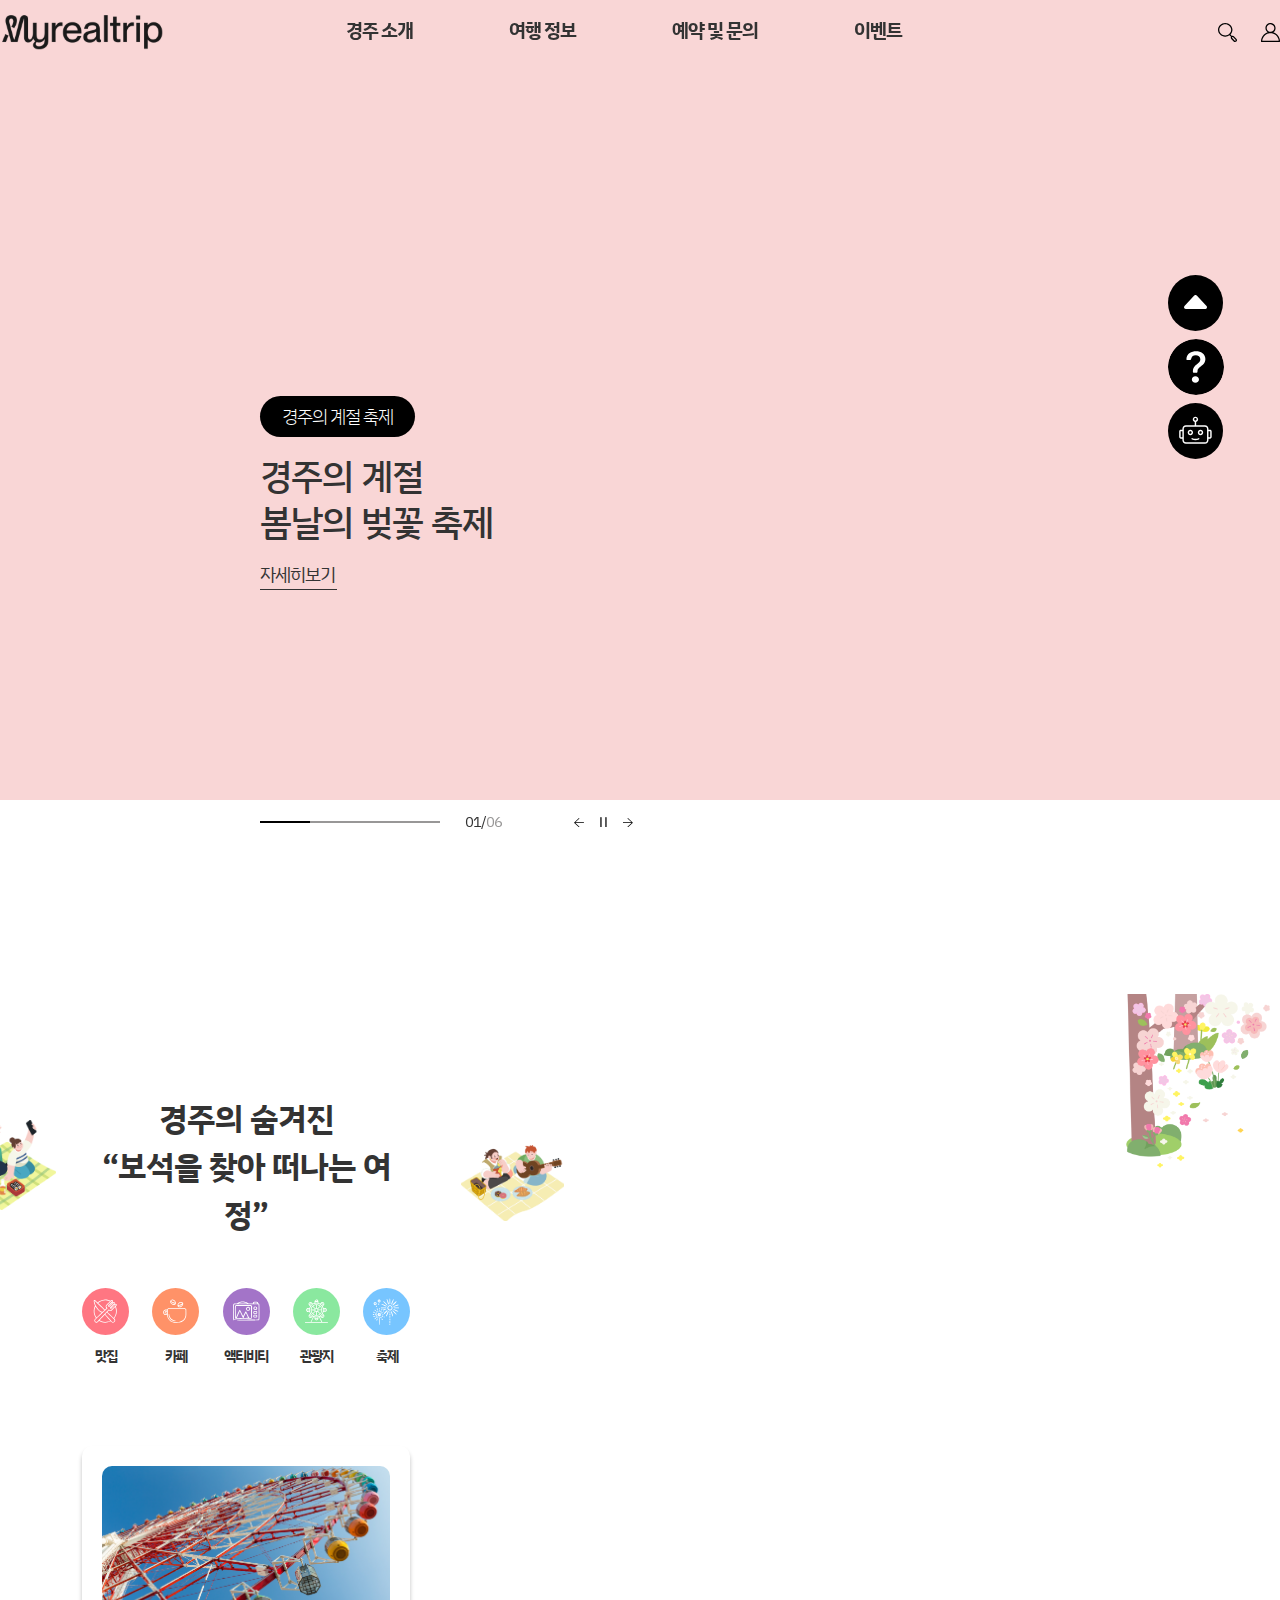
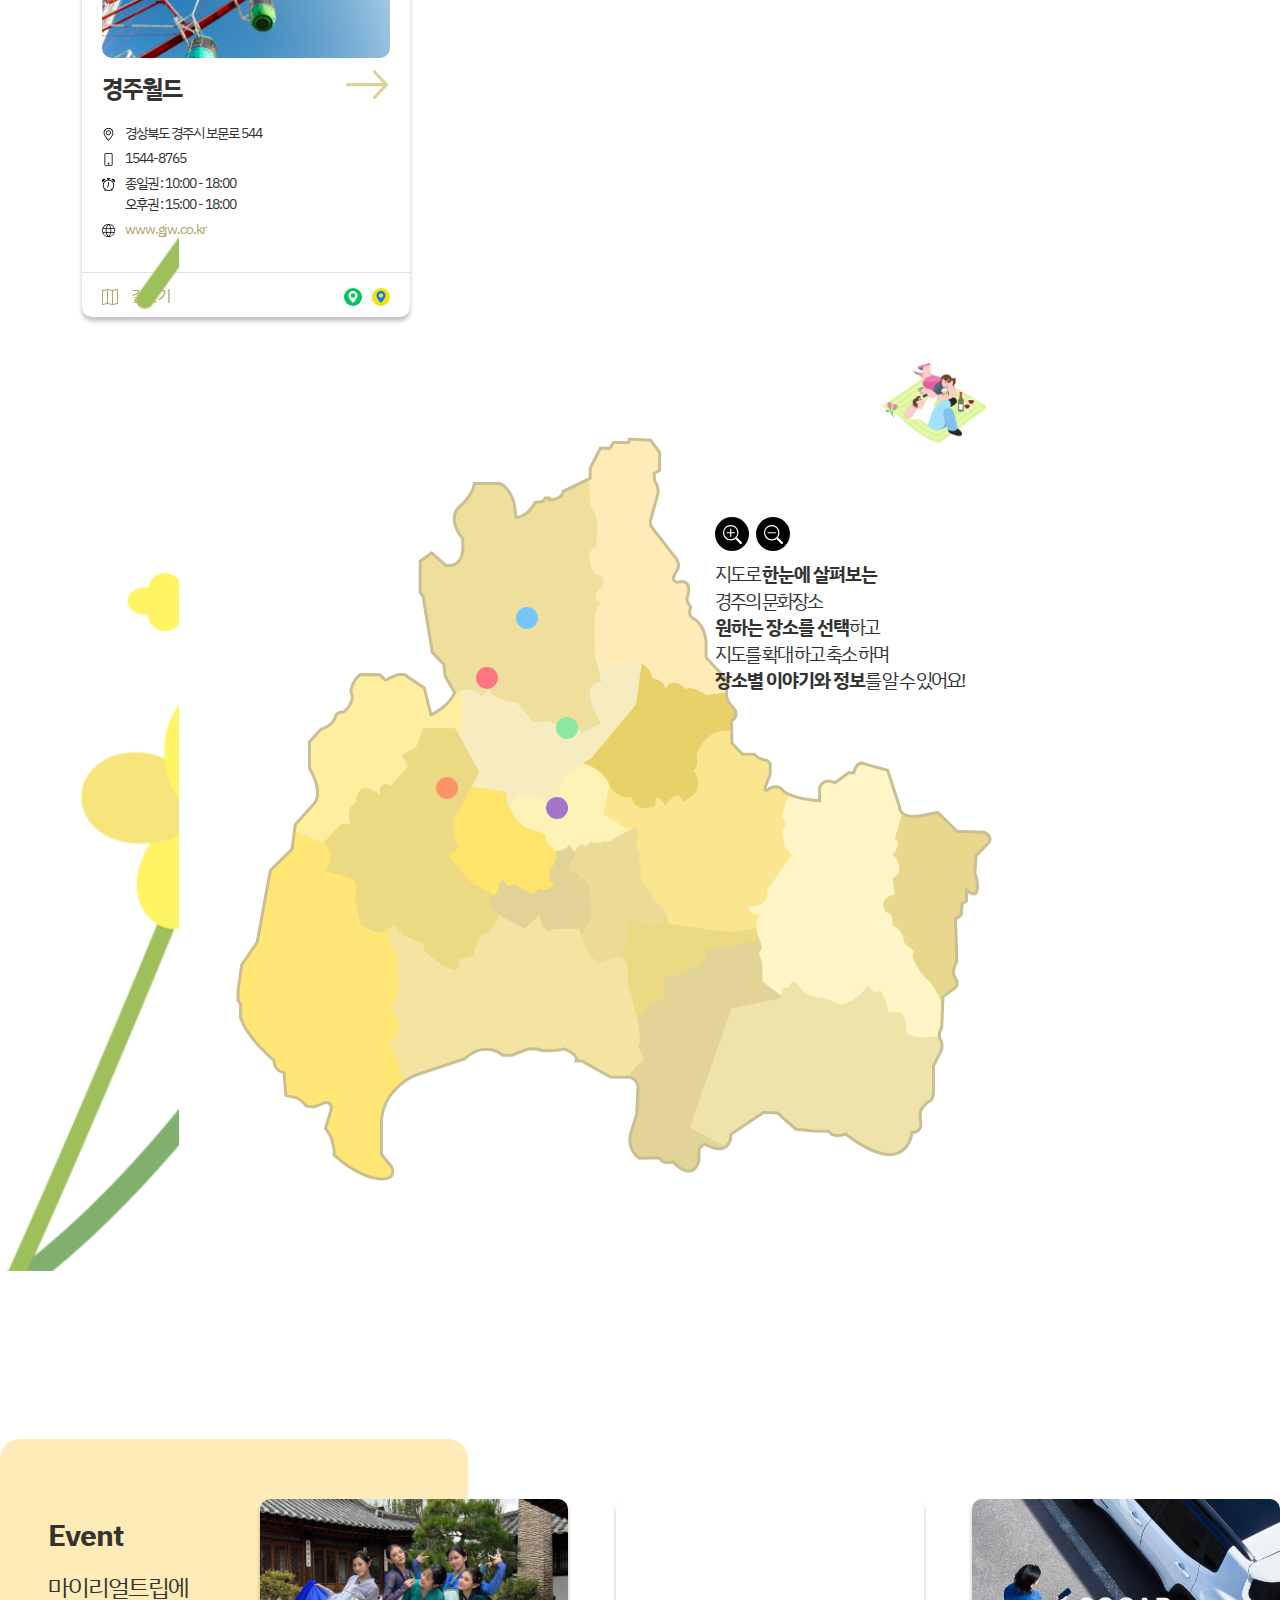
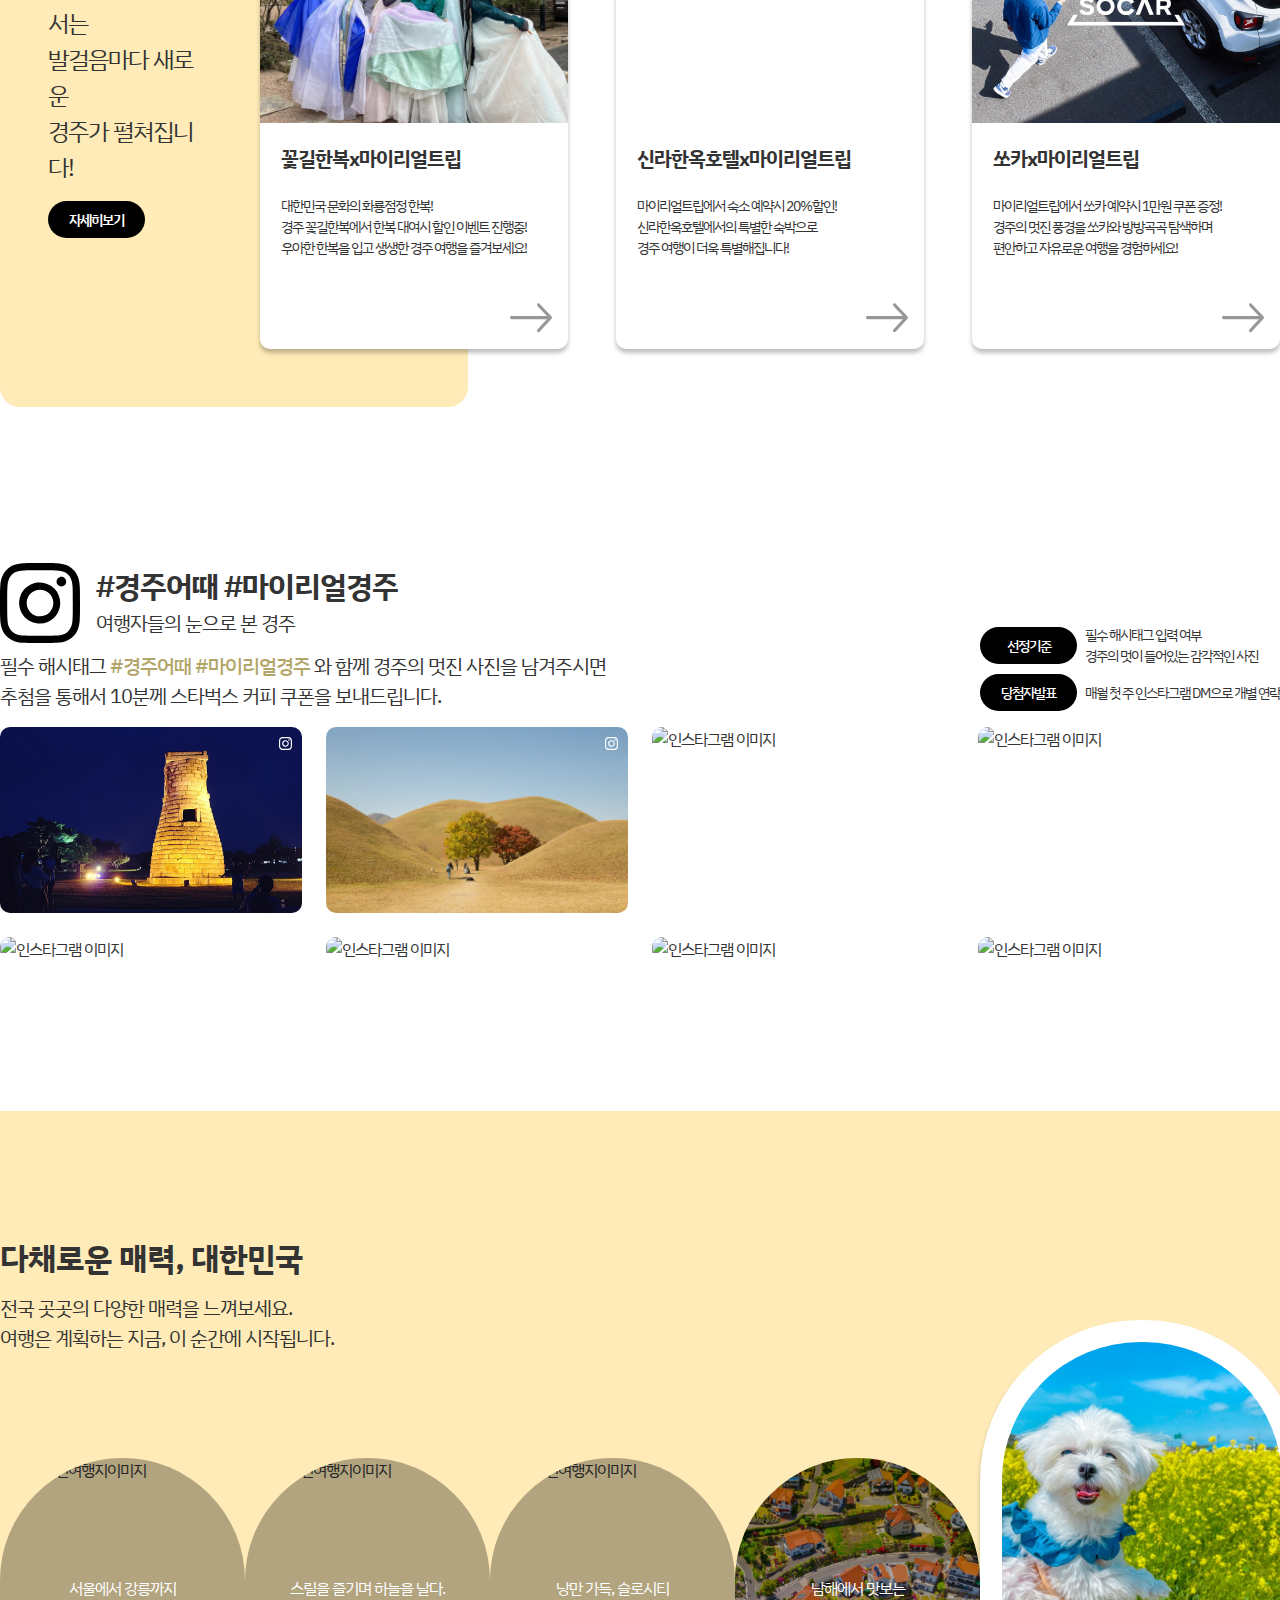
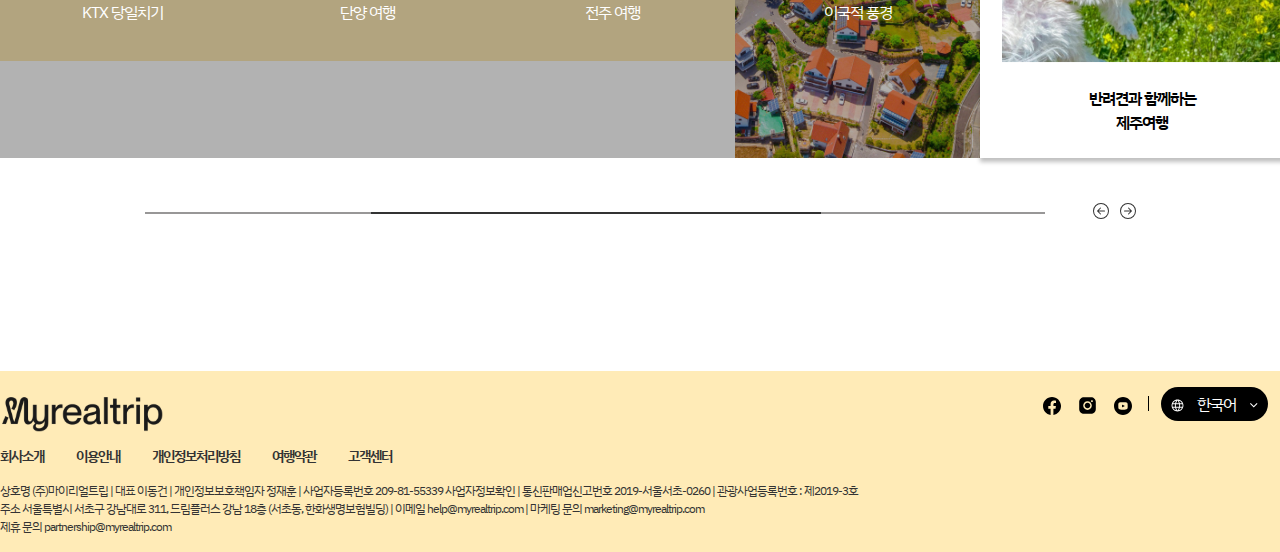
==== commit 59808f5d: "마리코 최종" ====
--- a/index.html
+++ b/index.html
@@ -4,22 +4,22 @@
     <meta charset="UTF-8">
     <meta name="viewport" content="width=device-width, initial-scale=1.0">
    
-  
-    <title>K디지털 스마트웹앱 프로젝트 마리코</title>
-      <!-- seo -->
+    <title>진짜 나다운 여행, 마이리얼트립 - 경주의 역사를 따라 뚜벅뚜벅</title>
+    <!-- seo -->
+    <meta name="description" content="" /> 
     <meta property="og:locale" content="ko_KR" /> 
     <meta property="og:site_name" content="" /> 
-    <meta property="og:url" content=""/> 
+    <meta property="og:url" content="//munhyeonsuk.github.io../"/> 
     <meta property="og:type" content="website" /> 
     <meta property="og:title" content="" /> 
-    <meta property="og:description" content=" " /> 
-    <meta property="og:image" content="" />
-
+    <meta property="og:description" content="" /> 
+    <meta property="og:image" content="//munhyeonsuk.github.io../img/Seo.png" />
+    
     <!-- 파비콘 바로가기 -->
-    <link rel="shortcut icon" type="image/x-icon" href="" />
-    <link rel="apple-touch-icon" href="" />
-    <link rel="apple-touch-icon-precomposed" href="">
-    <meta name="msapplication-TileImage" content="" size="270x270" />
+    <link rel="shortcut icon" type="image/x-icon" href="../img/favicon.ico" />
+    <link rel="apple-touch-icon" href="../img/favicon.ico" />
+    <link rel="apple-touch-icon-precomposed" href="../img/favicon.ico">
+    <meta name="msapplication-TileImage" content="../img/favicon.ico" size="270x270" />
 
     <!-- 텍스트 폰트 -->
     <link rel="preconnect" href="//fonts.googleapis.com">
@@ -28,46 +28,44 @@
    
     <!-- font icon -->
     <link rel="stylesheet" href="//cdn.jsdelivr.net/npm/bootstrap-icons@1.11.3/font/bootstrap-icons.min.css">
+    
+    <!-- 초기화  -->
+    <link rel="stylesheet" href="//cdn.jsdelivr.net/npm/reset-css@5.0.2/reset.min.css">
   
-    <!-- 초기화 -->
-    <link rel="stylesheet" href="//cdn.jsdelivr.net/npm/reset-css@5.0.2/reset.min.css">
-
-     <!-- 그리드 시스템 -->
+    <!-- 그리드 시스템 -->
     <link href="//cdn.jsdelivr.net/npm/bootstrap@5.3.3/dist/css/bootstrap.min.css" rel="stylesheet" integrity="sha384-QWTKZyjpPEjISv5WaRU9OFeRpok6YctnYmDr5pNlyT2bRjXh0JMhjY6hW+ALEwIH" crossorigin="anonymous">
-  
+ 
     <!-- 플러그인 -->
     <link rel="stylesheet" href="//cdn.jsdelivr.net/npm/swiper@11/swiper-bundle.min.css"/>
     <script src="//cdn.jsdelivr.net/npm/swiper@11/swiper-bundle.min.js"></script>
+ 
     <link href="//unpkg.com/aos@2.3.1/dist/aos.css" rel="stylesheet">
     <script src="//unpkg.com/aos@2.3.1/dist/aos.js"></script>
 
     <!-- 커스터마이징 -->
-    <link rel="stylesheet" href="./css/common.css">
-    <link rel="stylesheet" href="./css/est.css">
-    <link rel="stylesheet" href="./css/mhs.css">
-    <link rel="stylesheet" href="./css/mje.css">
-    <link rel="stylesheet" href="./css/psh.css">
-    <link rel="stylesheet" href="./css/srh.css">
-
-  
-
-
+    <!-- css -->
+    <link rel="stylesheet" href="../css/common.min.css">
+    <link rel="stylesheet" href="../css/est.min.css">
+    <link rel="stylesheet" href="../css/mhs.min.css">
+    <link rel="stylesheet" href="../css/mje.min.css">
+    <link rel="stylesheet" href="../css/psh.min.css">
+    <link rel="stylesheet" href="../css/srh.min.css">
 </head>
-<body>
-    <header id="hd" class="fixed-top bg-white " >
-        <div class="container-1400 d-flex justify-content-between align-items-center">
-             <h1><a href=""><img src="./img/hdLogo.svg" alt=""></a></h1>
+<body >
+    <header id="hd" class="fixed-top bg-white">
+        <div class="container-1824 d-flex justify-content-between align-items-center">
+             <h1><a href=""><img src="../img/hdLogo.svg" alt=""></a></h1>
              <ul class="gnb d-flex ps-0 mb-0 ">
-                 <li class="gnb_li px-4 position-relative py-3">
+                 <li class="gnb_li px-5 position-relative py-3">
                      <a href="" class="gnb_a">경주 소개</a>
-                     <ul class="gnb_ul position-absolute ps-0  pt-2">
+                     <ul class="gnb_ul position-absolute ps-0 pt-2">
                          <li><a href="">역사 및 소개</a></li>
                          <li><a href="">지역 특산품</a></li>
                      </ul>
                  </li>
-                 <li class="gnb_li px-4 position-relative  py-3">
+                 <li class="gnb_li px-5 position-relative py-3">
                      <a href="" class="gnb_a">여행 정보</a>
-                     <ul class="gnb_ul position-absolute ps-0  pt-2">
+                     <ul class="gnb_ul position-absolute ps-0 pt-2">
                          <li><a href="">관광지</a></li>
                          <li><a href="">음식 및 카페</a></li>
                          <li><a href="">축제</a></li>
@@ -75,37 +73,37 @@
                          <li><a href="">여행 후기</a></li>
                      </ul>
                  </li>
-                 <li class="gnb_li px-4 position-relative  py-3">
+                 <li class="gnb_li px-5 position-relative py-3">
                      <a href="" class="gnb_a">예약 및 문의</a>
-                     <ul class="gnb_ul position-absolute ps-0  pt-2">
+                     <ul class="gnb_ul position-absolute ps-0 pt-2">
                          <li><a href="">숙소 예약</a></li>
                          <li><a href="">패키지 여행 예약</a></li>
                          <li><a href="">문의사항</a></li>
                          <li><a href="">자주 묻는 문의</a></li>
                      </ul>
                  </li>
-                 <li class="gnb_li px-4 position-relative  py-3">
+                 <li class="gnb_li px-5 position-relative py-3">
                      <a href="" class="gnb_a">이벤트</a>
-                     <ul class="gnb_ul position-absolute ps-0  pt-2">
+                     <ul class="gnb_ul position-absolute ps-0 pt-2">
                          <li><a href="">진행중인 이벤트</a></li>
                      </ul>
                  </li>
              </ul>
-             <ul class="utill d-flex justify-content-end position-relative">
+             <ul class="utill d-flex justify-content-end position-relative mb-0">
                  <li class="searchLi position-relative">
-                     <i class="searchIcon d-block"><svg width="19" height="19" viewBox="0 0 19 19" fill="none" xmlns="http://www.w3.org/2000/svg">
+                     <i class="searchIcon d-block"><svg width="19" height="19" viewBox="0 0 19 19" fill="none">
                      <path d="M18.5162 15.9819L16.1071 13.4524C15.7494 13.078 15.237 12.8635 14.7004 12.8635C14.4284 12.8635 14.1638 12.9198 13.9216 13.0235L12.4814 11.51C13.7092 10.2866 14.4638 8.6378 14.4638 6.82376C14.4656 3.06032 11.2219 0 7.23282 0C3.24378 0 0 3.06032 0 6.822C0 10.5837 3.24564 13.6458 7.23282 13.6458C8.82955 13.6458 10.307 13.1536 11.5051 12.3239L12.9751 13.869C12.623 14.5088 12.7049 15.3139 13.2434 15.8817L15.6525 18.4111C16.0083 18.7855 16.5226 19 17.0592 19C17.5268 19 17.974 18.8383 18.3205 18.5447L18.3746 18.499C19.1496 17.8416 19.213 16.7131 18.5162 15.9819ZM1.30422 6.822C1.30422 3.73883 3.96482 1.23046 7.23282 1.23046C10.5008 1.23046 13.1614 3.73883 13.1614 6.822C13.1614 9.90517 10.5027 12.4153 7.23282 12.4153C3.96296 12.4153 1.30422 9.90693 1.30422 6.822ZM17.5026 17.5832L17.4486 17.6289C17.2194 17.824 16.8281 17.8029 16.6232 17.5867L14.2141 15.0573C13.998 14.8305 14.0185 14.4807 14.257 14.2786L14.311 14.2329C14.4172 14.1432 14.5551 14.0922 14.7004 14.0922C14.8681 14.0922 15.0265 14.159 15.1364 14.2733L17.5455 16.8028C17.7616 17.0295 17.7411 17.3793 17.5007 17.5815L17.5026 17.5832Z" fill="black"/>
                      </svg><span class="visually-hidden">검색</span>                
                      </i> 
                      <div class="searchMenu">
                          <div class="dropdownbox m-0">
                              <div class="text-end pb-1">
-                                 <i><svg width="19" height="19" viewBox="0 0 19 19" fill="none" xmlns="http://www.w3.org/2000/svg">
+                                 <i><svg width="19" height="19" viewBox="0 0 19 19" fill="none">
                                      <path d="M18.5162 15.9819L16.1071 13.4524C15.7494 13.078 15.237 12.8635 14.7004 12.8635C14.4284 12.8635 14.1638 12.9198 13.9216 13.0235L12.4814 11.51C13.7092 10.2866 14.4638 8.6378 14.4638 6.82376C14.4656 3.06032 11.2219 0 7.23282 0C3.24378 0 0 3.06032 0 6.822C0 10.5837 3.24564 13.6458 7.23282 13.6458C8.82955 13.6458 10.307 13.1536 11.5051 12.3239L12.9751 13.869C12.623 14.5088 12.7049 15.3139 13.2434 15.8817L15.6525 18.4111C16.0083 18.7855 16.5226 19 17.0592 19C17.5268 19 17.974 18.8383 18.3205 18.5447L18.3746 18.499C19.1496 17.8416 19.213 16.7131 18.5162 15.9819ZM1.30422 6.822C1.30422 3.73883 3.96482 1.23046 7.23282 1.23046C10.5008 1.23046 13.1614 3.73883 13.1614 6.822C13.1614 9.90517 10.5027 12.4153 7.23282 12.4153C3.96296 12.4153 1.30422 9.90693 1.30422 6.822ZM17.5026 17.5832L17.4486 17.6289C17.2194 17.824 16.8281 17.8029 16.6232 17.5867L14.2141 15.0573C13.998 14.8305 14.0185 14.4807 14.257 14.2786L14.311 14.2329C14.4172 14.1432 14.5551 14.0922 14.7004 14.0922C14.8681 14.0922 15.0265 14.159 15.1364 14.2733L17.5455 16.8028C17.7616 17.0295 17.7411 17.3793 17.5007 17.5815L17.5026 17.5832Z" fill="black"/>
                                      </svg>
                                  </i>
                              </div>
-                             <p class="searchPopular mb-0 text-black-50">실시간인기</p>
+                             <p class="searchPopular pt-2 mb-1 text-black-50">실시간인기</p>
                              <div class="searchTop10 d-flex">
                                  <div>
                                      <ul class="ps-0">
@@ -130,7 +128,7 @@
                      </div>  
                  </li>
     
-                 <li class="ms-4"><i><svg width="19" height="19" viewBox="0 0 19 19" fill="none" xmlns="http://www.w3.org/2000/svg">
+                 <li class="ms-4"><i><svg width="19" height="19" viewBox="0 0 19 19" fill="none">
                      <path d="M8.9246 0.0252054C6.98821 0.266948 5.3732 1.55095 4.71846 3.366C4.2661 4.62228 4.3534 6.12821 4.94068 7.29729C5.27796 7.96707 5.88111 8.70017 6.43665 9.10443C6.64299 9.25899 6.67473 9.29465 6.61521 9.3184C6.57553 9.33426 6.36522 9.41355 6.14698 9.49277C4.65497 10.0357 3.10742 11.1493 2.1035 12.4016C0.790064 14.0423 0.0123185 16.1466 0.000414252 18.0964C-0.00355383 18.6631 0.0162866 18.7305 0.270244 18.9168L0.377382 19H9.50001H18.6226L18.7298 18.9168C18.9837 18.7305 19.0036 18.6671 18.9996 18.0766C18.9798 16.1308 18.202 14.0304 16.8925 12.4016C15.8767 11.1335 14.349 10.0318 12.8531 9.49277C12.6348 9.41355 12.4245 9.33426 12.3848 9.3184C12.3293 9.29465 12.357 9.25899 12.5515 9.11627C12.9006 8.8627 13.4761 8.2563 13.722 7.87587C14.0157 7.4241 14.1665 7.11104 14.3213 6.63547C14.9958 4.58265 14.2776 2.31978 12.5316 0.99614C12.1944 0.734583 11.3253 0.306577 10.9285 0.195614C10.3294 0.0291684 9.46427 -0.0421655 8.9246 0.0252054ZM10.4166 1.38055C11.1111 1.55888 11.6745 1.88385 12.1824 2.39111C12.6983 2.90234 13.0118 3.45715 13.1983 4.17049C13.3252 4.65002 13.3252 5.51395 13.1983 5.98158C12.9999 6.71473 12.7102 7.21011 12.1785 7.74513C11.4761 8.44652 10.6904 8.79926 9.71427 8.8627C8.10723 8.96171 6.5676 7.98687 5.97238 6.4928C5.76207 5.96573 5.71445 5.70417 5.71445 5.07009C5.71445 4.46376 5.78191 4.09519 5.97635 3.6236C6.22634 3.03312 6.7541 2.35544 7.25407 2.00274C7.72234 1.66588 8.33735 1.40829 8.9048 1.30922C9.2381 1.24977 10.0635 1.2894 10.4166 1.38055ZM10.8888 10.2577C13.8927 10.7847 16.337 12.8732 17.3171 15.7503C17.4917 16.2576 17.6544 16.9987 17.6981 17.4663L17.7258 17.7516H9.50001H1.27417L1.30195 17.4624C1.3456 16.9987 1.50829 16.2576 1.68288 15.7503C2.70665 12.7464 5.33352 10.6064 8.48811 10.2022C9.09925 10.1229 10.2857 10.1507 10.8888 10.2577Z" fill="black"/>
                      </svg>
                      <span class="visually-hidden">로그인</span></i></li>
@@ -139,138 +137,797 @@
     
      </header>
 
-    <section id="mainslider" class="container-1400 my-5 d-flex justify-content-end">
-       <img src="./img/mainImg1.jpg" alt="">
-    
+    <section id="mainslider">
+      <div class="d-flex flex-wrap">
+        <div class="mainTextbox col-6 d-flex">
+            <div class="mainSlidetext">
+                <p class="mb-3">경주의 계절 축제</p>
+                <strong>
+                    경주의 계절<br>
+                    봄날의 벚꽃 축제
+                </strong>
+                <a href="" class="text-with-underline d-block mt-3">자세히보기</a>
+            </div>
+            <div class="mainSlidetext d-none">
+                <p class="mb-3"> &lt;꽃길한복&gt; 대여 이벤트</p>
+                <strong>
+                    아름다운 한복이 여행을<br>
+                    꽃길로 만들어 줄거에요
+                </strong>
+                <a href="" class="text-with-underline d-block mt-3">자세히보기</a>
+            </div>
+            <div class="mainSlidetext d-none">
+                <p class="mb-3">여행 명소 투어</p>
+                <strong>
+                    뚜벅뚜벅, 경주의<br>
+                    역사를 따라 걷는 시간
+                </strong>
+                <a href="" class="text-with-underline d-block mt-3">자세히보기</a>
+            </div>
+            <div class="mainSlidetext d-none">
+                <p class="mb-3">올 여름 어느때보다 시원하게!</p>
+                <strong>
+                    무더운 여름, 경주<br>
+                    시원한 카페 TOP 3
+                </strong>
+                <a href="" class="text-with-underline d-block mt-3">자세히보기</a>
+            </div>
+            <div class="mainSlidetext d-none">
+                <p class="mb-3">우리들의 추억 여행</p>
+                <strong>
+                    다시 오지 못 할 지금,<br>
+                    이 순간을 기록하세요
+                </strong>
+                <a href="" class="text-with-underline d-block mt-3">자세히보기</a>
+            </div>
+            <div class="mainSlidetext d-none">
+                <p class="mb-3">행복의 경주월드</p>
+                <strong>
+                    스트레스 해소<br>
+                    최강 스릴 도전!
+                </strong>
+                <a href="" class="text-with-underline d-block mt-3">자세히보기</a>
+            </div>
+        </div>
+
+        <div class="mainImgbox col-6 d-flex">
+            <ul class="d-flex px-0 mb-0">
+                <li class="mainSlideimg">
+                    <a href="">
+                        <img src="../img/mainImg1.jpg" alt="경주의 계절 축제 봄날의 벚꽃 축제">
+                    </a>
+                </li>
+                <li class="mainSlideimg">
+                    <a href="">
+                        <img src="../img/mainImg2.jpeg" alt="꽃길 한복 대여 이벤트 아름다운 한복이 여행을 꽃길로 만들어 줄거에요">
+                    </a>
+                </li>
+                <li class="mainSlideimg">
+                    <a href="">
+                        <img src="../img/mainImg3.jpg" alt="여행 명소 투어 뚜벅뚜벅, 경주의 역사를 따라 걷는 시간">
+                    </a>
+                </li>
+                <li class="mainSlideimg">
+                    <a href="">
+                        <img src="../img/mainImg4.jpg" alt="올 여름 어느때보다 시원하게! 경주 시원한 카페 TOP 3">
+                    </a>
+                </li>
+                <li class="mainSlideimg">
+                    <a href="">
+                        <img src="../img/mainImg5.jpg" alt="우리들의 추억 여행 다시 오지 못 할 지금, 이 순간을 기록하세요">
+                    </a>
+                </li>
+                <li class="mainSlideimg">
+                    <a href="">
+                        <img src="../img/mainImg6.jpg" alt="꿈, 사랑, 행복의 경주월드 스트레스 해소 최강 스릴 도전!">
+                    </a>
+                </li>
+            </ul>
+        </div>
+
+        <div class="mainPagebox d-flex">
+            <div class="Page d-flex align-items-center">
+                <div class="swiper-progress-bar d-flex align-items-center">
+                    <span class="slide_progress-bar">
+                        <span class="fill"></span>
+                    </span>
+                </div>
+                <div class="swiper-pagination d-flex align-items-center">
+                    <span class="swiper-pagination-current1">01</span>
+                    /
+                    <span class="swiper-pagination-current2">06</span>
+                </div>
+                <div class="btn d-flex align-items-center justify-content-between">
+                    <div class="button-prev"></div>
+                    <div class="button-stop"></div>
+                    <div class="button-next"></div>
+                </div>
+            </div>
+        </div>
+          
+      </div>
     </section>
 
     <section id="map">
-
+      <div class="container-1400">
+        <div class="row mx-0">
+          <div class="col-6 mapLeftS">
+            <h2 class="mapTitleS">
+              경주의 숨겨진<br>
+              “보석을 찾아 떠나는 여정”
+            </h2>
+            <ul class="mapCategoryS d-flex justify-content-between align-items-center ps-0">
+              <li class="food">
+                <i>
+                  <svg width="47" height="47" viewBox="0 0 47 47" fill="none">
+                    <circle cx="23.5" cy="23.5" r="23.5" fill="#FF7682"/>
+                    <path d="M22.1421 11.6394C21.1579 11.7342 19.948 12.023 19.0271 12.3885C17.8849 12.8398 16.6163 13.6024 15.7585 14.3515L15.5599 14.523L15.2619 14.2432C15.0994 14.0853 14.5396 13.5528 14.025 13.0564C13.5058 12.56 13.0182 12.1178 12.9415 12.0771C12.6255 11.9057 12.0973 12.014 11.876 12.2938C11.6955 12.5239 11.6684 12.7179 11.7271 13.3723C11.858 14.7893 12.1921 16.0302 12.806 17.3299L13.0137 17.7721L12.7789 18.264C11.4923 20.9761 11.3478 24.2523 12.3907 27.0908C12.648 27.7948 13.1853 28.8507 13.6006 29.4735L13.9798 30.0375L13.3433 30.6468C12.6345 31.3191 12.472 31.5583 12.341 32.1043C12.1785 32.8038 12.4088 33.5755 12.937 34.0899C13.4606 34.5953 14.2281 34.8074 14.9098 34.6269C15.429 34.4915 15.6005 34.3697 16.3454 33.6025L17.0497 32.8805L17.3612 33.0746C17.7765 33.3273 18.7427 33.7876 19.2799 33.9906C22.1466 35.0511 25.4061 34.8932 28.2097 33.5619L28.774 33.2957L29.2706 33.8101C29.8349 34.3923 30.1193 34.5592 30.6881 34.6585C32.1508 34.9067 33.4736 33.5845 33.2298 32.1179C33.1486 31.626 32.9589 31.2695 32.5436 30.8363L32.187 30.4662L32.503 30.0511C33.1305 29.2117 33.7354 28.0971 34.1056 27.0953C34.3359 26.4771 34.6022 25.3985 34.697 24.6991C34.8009 23.9861 34.8144 22.348 34.7241 21.7207C34.5797 20.7008 34.3404 19.7848 34.0108 18.9544L33.8077 18.4445L34.232 17.9978C34.5706 17.6458 34.6745 17.5059 34.7377 17.3209C34.986 16.5808 34.4217 15.7866 33.6542 15.7866C33.3653 15.7866 33.0854 15.9039 32.828 16.1295C32.6971 16.2468 32.5842 16.3326 32.5797 16.3236C32.5752 16.3145 32.521 16.2514 32.4623 16.1837L32.354 16.0618L32.5436 15.8542C32.7919 15.5835 32.8777 15.3759 32.8777 15.042C32.8822 14.5772 32.6204 14.1665 32.2095 13.977C31.8258 13.7965 31.2118 13.9183 30.9274 14.2252C30.792 14.3651 30.7739 14.3696 30.6069 14.2477L30.4805 14.153L30.6746 13.9138C30.9229 13.6069 30.9861 13.4129 30.959 13.0383C30.9319 12.6999 30.8552 12.5239 30.643 12.3118C30.4263 12.0907 30.1825 11.9959 29.8349 11.9959C29.4421 11.9959 29.1848 12.1268 28.783 12.5329L28.4715 12.8488L28.2006 12.7089C27.7537 12.4833 26.9411 12.1854 26.3316 12.0185C24.9772 11.6439 23.4965 11.5131 22.1421 11.6394ZM24.7831 12.4697C25.7131 12.6096 26.6747 12.8849 27.528 13.2459L27.9072 13.4084L25.9659 15.3533C24.8147 16.5086 23.9795 17.3795 23.9118 17.5014C23.5732 18.1061 23.5732 18.8461 23.9163 19.4418C23.9795 19.5546 24.1511 19.7712 24.2955 19.9202L24.5619 20.1999L24.3633 20.3714C24.2549 20.4707 23.8983 20.7956 23.5732 21.1025L22.9863 21.653L19.5508 18.3543L16.1107 15.0555L16.4402 14.7893C17.9436 13.5528 20.0203 12.6593 21.8938 12.4517C22.1286 12.4246 22.3949 12.393 22.4807 12.384C22.8148 12.3434 24.3317 12.4021 24.7831 12.4697ZM17.5102 17.4698C20.1963 20.0465 22.3904 22.172 22.3814 22.1945C22.3723 22.2126 21.9615 22.6052 21.4694 23.0655C20.4446 24.0177 20.5981 23.95 19.8668 23.7424C19.1309 23.5348 18.4312 23.1828 17.8397 22.727C17.4831 22.4518 16.6073 21.5763 16.1333 21.0167C14.034 18.5618 12.7654 15.958 12.5081 13.5663C12.4358 12.903 12.4404 12.754 12.5442 12.7721C12.5893 12.7811 14.824 14.893 17.5102 17.4698ZM30.0967 12.8623C30.169 12.93 30.2006 13.0113 30.2006 13.1196C30.2006 13.2685 30.0832 13.3948 28.1735 15.3127C26.7921 16.6936 26.1194 17.3976 26.0743 17.5104C25.9208 17.8759 26.0156 18.3723 26.2819 18.6115C26.5664 18.8732 27.0359 18.9499 27.3564 18.792C27.4422 18.7469 28.4309 17.7992 29.546 16.6846C31.3698 14.866 31.5956 14.6584 31.722 14.6584C31.9341 14.6584 32.1147 14.8299 32.1147 15.0375C32.1147 15.1954 32.0199 15.2947 30.0742 17.2441C28.6837 18.6386 28.0155 19.338 27.9659 19.4508C27.7537 19.9698 28.0562 20.6106 28.5844 20.755C28.8011 20.8137 29.1035 20.7821 29.2886 20.6873C29.3609 20.6512 30.3179 19.7171 31.424 18.6115C32.8506 17.181 33.4646 16.5943 33.5594 16.5718C33.8212 16.5086 34.0831 16.7703 34.0199 17.032C33.9792 17.1945 29.09 22.0953 28.8462 22.2171C28.7604 22.2622 28.5528 22.3074 28.3857 22.3209C27.9523 22.3525 27.7401 22.2577 27.3158 21.8561C26.9411 21.5041 26.8643 21.459 26.6928 21.4996C26.6205 21.5176 24.607 23.6476 20.9232 27.5872C14.5577 34.4013 15.0678 33.9094 14.3997 33.9004C13.9979 33.8959 13.727 33.7876 13.4561 33.5123C13.1672 33.228 13.0679 32.9753 13.0724 32.5511C13.0724 32.2533 13.095 32.1495 13.1943 31.9599C13.3252 31.7072 12.8647 32.1404 20.9728 24.5772C23.3836 22.3299 25.3926 20.4436 25.4332 20.385C25.5732 20.1819 25.528 20.0961 25.0359 19.5772C24.422 18.9364 24.3091 18.625 24.4942 18.0609C24.5619 17.8624 24.8102 17.5961 27.1036 15.2992C29.5911 12.8082 29.6408 12.7631 29.8123 12.7631C29.9342 12.7631 30.0245 12.7947 30.0967 12.8623ZM30.0877 14.8163L30.2231 14.9246L28.6656 16.486C27.8079 17.3434 27.072 18.0654 27.0314 18.0925C26.9366 18.1467 26.8237 18.1016 26.765 17.9887C26.7199 17.9075 26.8869 17.727 28.309 16.301C29.1893 15.421 29.9161 14.7035 29.9297 14.7035C29.9432 14.7035 30.0155 14.7532 30.0877 14.8163ZM30.4805 18.4581C29.6182 19.3245 28.8823 20.0285 28.8462 20.0285C28.7469 20.0285 28.6656 19.9382 28.6656 19.8299C28.6656 19.7667 29.1983 19.2072 30.2367 18.1647L31.8032 16.5988L31.9251 16.7432L32.047 16.8922L30.4805 18.4581ZM13.7586 19.0673C14.3997 20.1052 15.1085 21.0393 16.0068 22.0185C17.1851 23.3092 18.0926 23.95 19.3747 24.3967L19.8577 24.5682L17.4154 26.8426C16.0746 28.0971 14.8782 29.2072 14.7563 29.3155L14.5396 29.5096L14.2191 29.0222C13.5825 28.061 13.0543 26.8426 12.7699 25.6964C12.5487 24.7893 12.4855 24.2162 12.4855 23.1422C12.4855 22.0953 12.5442 21.5583 12.7609 20.6377C12.9234 19.9427 13.3884 18.6295 13.4652 18.6295C13.4787 18.6295 13.6096 18.8281 13.7586 19.0673ZM33.4465 19.6449C33.8664 20.8814 34.0108 21.7974 34.0108 23.1422C34.0108 24.487 33.8664 25.394 33.4465 26.6395C33.117 27.6188 32.3043 29.117 31.7491 29.7713L31.6181 29.9247L28.5166 26.9554C26.8101 25.3173 25.4151 23.9635 25.4151 23.9409C25.4151 23.9184 25.7267 23.5709 26.1059 23.1693L26.7921 22.4337L26.9952 22.6142C27.6002 23.1467 28.4128 23.264 29.1577 22.9166C29.4286 22.7902 29.6227 22.6097 31.3292 20.9084C32.3585 19.8795 33.2163 19.0537 33.2298 19.0718C33.2479 19.0898 33.3472 19.347 33.4465 19.6449ZM28.5302 28.0339C30.5211 29.9428 32.2005 31.5809 32.2592 31.6666C32.4037 31.8877 32.521 32.3616 32.4849 32.5917C32.4262 32.9618 32.3134 33.2054 32.0922 33.4491C31.7852 33.7831 31.5053 33.9049 31.0358 33.9004C30.345 33.9004 30.6024 34.135 26.7379 29.9202C24.8644 27.876 23.343 26.1792 23.352 26.1521C23.3836 26.0529 24.8057 24.5456 24.8599 24.5547C24.8869 24.5592 26.5393 26.1251 28.5302 28.0339ZM25.4693 29.672C26.9411 31.274 28.1645 32.6188 28.1826 32.6504C28.2593 32.7767 26.8824 33.3363 25.8892 33.589C24.914 33.8327 24.3452 33.9004 23.2482 33.9004C21.8757 33.9004 20.8013 33.7199 19.5688 33.2776C19.1354 33.1197 17.8533 32.5105 17.6772 32.3706C17.596 32.3074 17.596 32.3029 17.7043 32.1765C17.8623 31.987 22.7561 26.7523 22.7741 26.7523C22.7832 26.7523 23.9931 28.0655 25.4693 29.672Z" fill="white"/>
+                  </svg>                    
+                </i>
+                <span>맛집</span>
+              </li>
+              <li class="cafe">
+                <i>
+                  <svg width="47" height="47" viewBox="0 0 47 47" fill="none">
+                    <circle cx="23.5" cy="23.5" r="23.5" fill="#FF9268"/>
+                    <path d="M19.7539 11.6465C18.7792 11.895 18.1836 12.636 18.1836 13.6075C18.1836 15.1799 19.7043 16.7614 21.4055 16.9512C22.1681 17.0415 22.845 16.8382 23.3324 16.3818C23.7385 16.0023 23.9145 15.564 23.9145 14.9269C23.9145 14.4841 23.8468 14.1904 23.6527 13.7747C23.2015 12.8123 22.317 12.0441 21.2747 11.7143C20.864 11.5878 20.1195 11.5516 19.7539 11.6465ZM20.9091 12.4372C21.4732 12.5818 21.938 12.8484 22.3892 13.2957C22.7006 13.603 22.8134 13.7521 22.9398 14.0187C23.0797 14.3169 23.2241 14.9043 23.1699 14.9585C23.1609 14.9676 23.0255 14.9179 22.8676 14.841C22.5472 14.6919 22.2448 14.5925 21.4236 14.3621C20.5346 14.1136 20.0292 13.8244 19.4336 13.2144L19.1267 12.9026L19.3523 12.6993C19.7359 12.3559 20.2503 12.2655 20.9091 12.4372ZM19.5915 14.3711C19.8983 14.5971 20.3451 14.8456 20.6203 14.945C20.7332 14.9856 21.1077 15.0896 21.4552 15.1754C22.0959 15.3336 22.8946 15.6634 22.8631 15.7538C22.8405 15.8351 22.4299 16.0927 22.2539 16.1424C21.9696 16.2192 21.4281 16.1966 21.0896 16.0927C20.0969 15.7899 19.3388 15.0941 19.0365 14.2039C18.9101 13.838 18.9282 13.8018 19.1448 14.0051C19.2485 14.1 19.4516 14.2672 19.5915 14.3711Z" fill="white"/>
+                    <path d="M28.4926 13.9462C27.4727 14.1496 26.5432 14.7957 25.9656 15.7084C25.582 16.3139 25.4015 17.1543 25.5369 17.7282C25.8708 19.165 27.5765 19.7118 29.1875 18.903C30.7804 18.0987 31.6423 16.341 31.0647 15.0668C30.8346 14.5653 30.4329 14.2173 29.8553 14.023C29.4943 13.8965 28.9032 13.8649 28.4926 13.9462ZM29.5214 14.7189C29.8102 14.7957 30.099 14.9674 30.2073 15.1301C30.275 15.2385 30.2705 15.2475 29.923 15.6C29.3003 16.219 28.8039 16.4856 27.748 16.7567C27.3915 16.8471 26.9312 16.9917 26.7327 17.0775C26.5341 17.1634 26.3446 17.2447 26.3175 17.2582C26.2183 17.2989 26.2499 16.9194 26.3672 16.585C26.674 15.7129 27.6081 14.9448 28.6279 14.7189C28.9935 14.6375 29.2146 14.6375 29.5214 14.7189ZM30.4329 16.3546C30.3653 16.7341 30.099 17.186 29.7155 17.5655C29.0927 18.18 28.4023 18.4963 27.6578 18.5053C27.2426 18.5053 26.9764 18.424 26.674 18.189C26.5251 18.0761 26.5206 18.0671 26.6018 18.0038C26.8049 17.8502 27.3148 17.6604 28.0142 17.4751C28.4249 17.3667 28.8806 17.2266 29.025 17.1634C29.3454 17.0233 29.7967 16.7251 30.1622 16.4178C30.3066 16.2913 30.4375 16.1874 30.4465 16.1874C30.4555 16.1874 30.451 16.2642 30.4329 16.3546Z" fill="white"/>
+                    <path d="M16.405 20.1681C15.8184 20.3715 15.3446 20.8504 15.1821 21.4062L15.128 21.5869L14.0946 21.614C13.4719 21.6321 12.9891 21.6637 12.8808 21.6954C12.1046 21.9394 11.4458 22.6668 11.2833 23.4531C11.2111 23.81 11.2202 24.8764 11.3014 25.2198C11.4909 26.024 12.1181 26.6702 12.9439 26.9142C13.138 26.9684 13.4042 26.9865 14.1533 26.9865H15.1144V27.1537C15.1144 27.2485 15.146 27.5287 15.1821 27.7772C15.7146 31.3377 18.4492 34.0759 22.0186 34.6317C22.2983 34.6724 23.0339 34.6904 24.7712 34.6904C27.0545 34.6904 27.1583 34.6859 27.6818 34.5865C30.6104 34.0262 32.9794 31.9748 33.909 29.1915C34.3061 27.9986 34.3467 27.5151 34.3287 24.2076C34.3151 21.6999 34.3106 21.5282 34.2294 21.3384C33.9812 20.751 33.539 20.3308 32.9975 20.1636C32.7087 20.0733 32.5914 20.0733 24.6855 20.0733C16.7435 20.0778 16.6667 20.0778 16.405 20.1681ZM32.7989 20.9092C33.0742 21.0041 33.2682 21.1712 33.4171 21.4378L33.548 21.6773V24.5465C33.548 27.1085 33.539 27.4609 33.4668 27.8314C33.2412 29.0198 32.8215 30.0048 32.1266 30.9717C31.8152 31.41 30.8947 32.3047 30.4344 32.6165C29.3739 33.3394 28.2323 33.7687 27.0184 33.8997C26.31 33.972 22.894 33.9584 22.2577 33.8771C20.8002 33.6873 19.4871 33.0954 18.368 32.1285C17.1992 31.1209 16.3554 29.684 16.0215 28.1477C15.868 27.4338 15.8274 26.5843 15.8455 24.0721C15.859 21.4785 15.85 21.5779 16.1568 21.2255C16.2426 21.1306 16.4095 21.0041 16.5359 20.9498L16.7615 20.8414H24.6855C31.5219 20.8414 32.6365 20.8504 32.7989 20.9092ZM15.0693 22.7617V23.1458H14.239C13.7607 23.1458 13.3501 23.1684 13.2779 23.1955C13.0883 23.2633 12.8627 23.5028 12.8131 23.688C12.7905 23.7739 12.7679 24.0676 12.7679 24.3387C12.7679 24.9487 12.8492 25.161 13.147 25.3372C13.3365 25.4457 13.3636 25.4502 14.2029 25.4502H15.0693V25.8388V26.2229L14.0901 26.2093C13.1154 26.1957 13.1064 26.1957 12.8672 26.0692C12.5513 25.9021 12.2896 25.6309 12.1407 25.3192C12.0279 25.0752 12.0234 25.0345 12.0234 24.298C12.0234 23.4169 12.064 23.2768 12.4069 22.9018C12.8266 22.4454 13.0342 22.3867 14.1804 22.3822L15.0693 22.3777V22.7617ZM15.0693 24.298V24.6821H14.3022H13.5351V24.298V23.9139H14.3022H15.0693V24.298Z" fill="white"/>
+                    <path d="M16.8194 26.2858C16.6615 26.3716 16.6299 26.4846 16.6434 26.9183C16.6705 28.0931 17.1308 29.4125 17.8618 30.4382C18.1912 30.9081 18.8771 31.5949 19.3419 31.9248C20.3663 32.6522 21.5395 33.0679 22.8165 33.1583L23.2768 33.1899L23.4122 33.0499C23.6875 32.7742 23.5295 32.4083 23.1369 32.4083C22.8391 32.4083 22.2164 32.3224 21.8057 32.2275C19.8789 31.7711 18.2679 30.2665 17.6678 28.3507C17.5189 27.8762 17.4151 27.2843 17.4151 26.9183C17.4151 26.5569 17.3474 26.3671 17.1849 26.2858C17.0315 26.2044 16.9729 26.2044 16.8194 26.2858Z" fill="white"/>
+                  </svg>                    
+                </i>
+                <span>카페</span>
+              </li>
+              <li class="activity">
+                <i>
+                  <svg width="47" height="47" viewBox="0 0 47 47" fill="none">
+                    <circle cx="23.5" cy="23.5" r="23.5" fill="#A374C8"/>
+                    <path d="M17.57 13.7175C16.3331 14.0475 15.426 14.4552 14.5189 15.0959C13.9829 15.4842 13.6324 15.5618 12.313 15.5618C9.96289 15.5618 10.1072 14.9794 10.1072 24.0458C10.1072 31.4232 10.1278 31.695 10.5195 32.0639C10.9318 32.4521 11.1998 32.4521 23.3011 32.4521C35.4024 32.4521 35.6704 32.4521 36.0827 32.0639C36.4744 31.695 36.495 31.4232 36.495 24.0458C36.495 17.4644 36.4537 16.3578 36.1651 15.9889C36.0002 15.756 35.7322 15.5618 35.5673 15.5618C35.423 15.5618 35.2374 15.3094 35.155 14.9794C34.9488 14.0863 34.351 13.8145 32.5574 13.8145C30.7639 13.8145 29.898 14.2416 29.898 15.0959C29.898 15.5618 29.8774 15.5618 27.7746 15.5618C25.7131 15.5618 25.6306 15.5424 24.7854 14.96C22.8888 13.6398 19.8377 13.1156 17.57 13.7175ZM21.1365 14.4164C21.8168 14.5329 22.7445 14.8241 23.198 15.0376L24.0226 15.4647L21.8992 15.523C20.7448 15.5424 18.8481 15.5424 17.6731 15.523L15.5703 15.4647L16.2918 15.0959C16.9515 14.7464 18.7863 14.2611 19.6109 14.2222C19.7758 14.2028 20.4768 14.2999 21.1365 14.4164ZM33.8974 14.7076C34.083 14.7658 34.2273 14.9988 34.2273 15.1929C34.2273 15.523 34.0624 15.5618 32.5987 15.5618C30.9288 15.5618 30.4959 15.3871 30.9288 14.8823C31.1968 14.5911 33.2377 14.4746 33.8974 14.7076ZM35.5467 16.649C35.6085 16.8237 35.6704 20.163 35.6704 24.0846C35.6704 29.3653 35.6085 31.2679 35.423 31.4426C35.0725 31.7727 11.5297 31.7727 11.1792 31.4426C10.9937 31.2679 10.9318 29.3653 10.9318 24.0846C10.9318 20.163 10.9937 16.8237 11.0555 16.649C11.1792 16.3772 12.4367 16.3384 23.3011 16.3384C34.1654 16.3384 35.423 16.3772 35.5467 16.649Z" fill="white"/>
+                    <path d="M12.4184 17.4257C11.9648 17.7169 11.9648 17.7364 11.9648 23.9101C11.9648 30.5885 11.9648 30.5497 13.0575 30.8021C13.3048 30.8603 16.8301 30.8992 20.8707 30.8603C27.612 30.8021 28.2717 30.7633 28.6015 30.4526C28.9314 30.142 28.9726 29.5596 29.0344 24.1042L29.0963 18.0858L28.5809 17.6005L28.0655 17.1151H20.479C13.9439 17.1151 12.8101 17.1539 12.4184 17.4257ZM27.7151 18.0082C28.0037 18.1052 28.0449 18.8236 28.0449 24.046V29.9479L27.0966 29.8896L26.1483 29.8314L24.7258 26.7251C23.9218 25.0167 23.1797 23.5412 23.0766 23.4247C22.788 23.1335 22.4375 23.6189 21.3655 25.8515C20.8295 26.9775 20.3141 27.9676 20.2316 28.0453C20.1492 28.1229 19.3864 26.7445 18.5618 24.9779C17.4898 22.7646 16.9332 21.7745 16.7064 21.7745C16.459 21.7745 15.923 22.8423 14.7479 25.5991C13.8615 27.7152 13.0575 29.5208 12.975 29.6178C12.8719 29.7343 12.7895 27.2299 12.7895 23.9683C12.7895 19.4642 12.8513 18.1052 13.0575 18.0276C13.4285 17.8723 27.3234 17.8723 27.7151 18.0082ZM18.6236 27.1522L19.9636 29.9285H16.9126H13.8615L14.9953 27.2493C15.6138 25.7932 16.2735 24.2789 16.4384 23.9101L16.7476 23.2306L17.0156 23.813C17.1806 24.1236 17.9021 25.6379 18.6236 27.1522ZM24.1073 27.4629C24.6846 28.7248 25.1587 29.7926 25.1587 29.8508C25.1587 29.8896 24.1898 29.9285 23.0147 29.9285C21.3036 29.9285 20.8501 29.8702 20.747 29.6373C20.6233 29.3072 22.7261 24.8225 22.9117 25.0361C22.9941 25.1137 23.5301 26.2009 24.1073 27.4629Z" fill="white"/>
+                    <path d="M23.5723 19.5419C22.9126 20.1631 22.8507 20.3184 22.9538 21.0368C23.1187 22.2016 23.8815 22.8423 25.0772 22.8423C25.8812 22.8423 26.108 22.7452 26.6233 22.2016C27.9221 20.8232 26.9326 18.8624 24.9329 18.8624C24.4793 18.8624 24.0876 19.0565 23.5723 19.5419ZM25.9843 20.0661C26.5409 20.6485 26.4997 21.2697 25.8606 21.7551C25.1597 22.2793 24.8298 22.2599 24.232 21.6774C23.6135 21.1144 23.5929 20.8038 24.1495 20.1437C24.6649 19.5225 25.407 19.4836 25.9843 20.0661Z" fill="white"/>
+                    <path d="M31.2767 18.6881C31.0912 18.7851 30.782 19.154 30.5964 19.4646C29.7924 20.9595 31.4004 22.5515 33.0497 21.8914C33.8949 21.5614 34.2247 21.076 34.2247 20.1636C34.2247 18.8628 32.5136 18.0086 31.2767 18.6881ZM33.0909 19.6394C33.6681 20.2412 33.297 21.076 32.4312 21.1537C31.3798 21.2507 30.9263 20.3189 31.6066 19.4841C31.8952 19.1346 32.6786 19.2123 33.0909 19.6394Z" fill="white"/>
+                    <path d="M30.6384 23.2501C30.4323 23.4248 30.3086 23.8907 30.3086 24.3955C30.3086 25.5992 30.6591 25.8516 32.3495 25.8516C33.1535 25.8516 33.8338 25.7545 33.9781 25.6186C34.308 25.308 34.308 23.483 33.9781 23.1724C33.6071 22.823 31.0301 22.8618 30.6384 23.2501ZM33.4009 24.4149V25.0944L32.3289 25.0362C31.4631 24.9973 31.2157 24.9003 31.1744 24.6285C31.0301 23.9101 31.2775 23.716 32.3701 23.716H33.4009V24.4149Z" fill="white"/>
+                    <path d="M30.6384 26.9381C30.2467 27.3069 30.1849 28.9571 30.556 29.3066C30.8858 29.6172 33.6483 29.6172 33.9781 29.3066C34.1224 29.1707 34.2255 28.6077 34.2255 28.0447C34.2255 26.8022 33.9575 26.6274 32.1846 26.6274C31.3393 26.6274 30.8652 26.7245 30.6384 26.9381ZM33.4009 28.1806C33.4009 28.763 33.3803 28.763 32.267 28.763C31.1538 28.763 31.1332 28.763 31.1332 28.1806C31.1332 27.5981 31.1538 27.5981 32.267 27.5981C33.3803 27.5981 33.4009 27.5981 33.4009 28.1806Z" fill="white"/>
+                  </svg>                    
+                </i>
+                <span>액티비티</span>
+              </li>
+              <li class="landmark">
+                <i>
+                  <svg width="47" height="47" viewBox="0 0 47 47" fill="none">
+                    <circle cx="23.5" cy="23.5" r="23.5" fill="#8AE89F"/>
+                    <path d="M22.9798 11.6572C22.3432 11.8286 21.8511 12.2888 21.6299 12.9205C21.5712 13.092 21.5441 13.3537 21.526 14.0395L21.4989 14.9283L21.07 15.0817C20.8352 15.1629 20.474 15.3163 20.2664 15.4156C20.0587 15.5194 19.869 15.6051 19.8374 15.6051C19.8103 15.6051 19.5124 15.3299 19.1737 14.996C18.501 14.3327 18.2798 14.1929 17.7515 14.1026C17.4039 14.044 17.0337 14.1026 16.6589 14.2696C15.7153 14.7027 15.2954 15.8578 15.7379 16.8007C15.8553 17.0624 15.9862 17.2204 16.4919 17.7257L17.0969 18.3393L16.8756 18.8131C16.7537 19.0702 16.5957 19.4583 16.528 19.6748L16.4016 20.0674L15.4489 20.0809L14.4963 20.0944L14.1576 20.2614C13.7377 20.4689 13.4443 20.7667 13.2456 21.1908C13.1102 21.4751 13.1011 21.5247 13.1011 21.9894C13.1011 22.4496 13.1102 22.5038 13.2411 22.779C13.4172 23.1445 13.6745 23.4332 13.9861 23.6227C14.3789 23.8574 14.6588 23.907 15.5844 23.907H16.3971L16.546 24.3492C16.6273 24.5883 16.7899 24.9763 16.9027 25.2064L17.1104 25.6305L16.5235 26.2216C15.8462 26.9074 15.783 26.9931 15.6566 27.3721C15.4128 28.085 15.625 28.8611 16.2074 29.398C16.6183 29.777 17.1872 29.9484 17.7425 29.8627C18.2753 29.7815 18.492 29.6461 19.1963 28.9558L19.8284 28.3377L20.009 28.4279C20.1083 28.4775 20.1986 28.5272 20.2077 28.5362C20.2167 28.5452 19.6388 29.7589 18.9254 31.2388L17.6251 33.9234H14.9252C13.0424 33.9234 12.1936 33.9369 12.1169 33.973C11.8821 34.0813 11.846 34.3656 12.0356 34.5596L12.1665 34.6904H23.4629H34.7593L34.8903 34.5596C35.0799 34.3656 35.0438 34.0813 34.809 33.973C34.7322 33.9369 33.8834 33.9234 32.0007 33.9234H29.3008L28.0005 31.2388C27.2871 29.7589 26.7092 28.5452 26.7182 28.5362C26.7272 28.5272 26.8175 28.4775 26.9169 28.4279L27.0975 28.3377L27.7296 28.9558C28.4249 29.6371 28.6461 29.777 29.1563 29.8582C30.3076 30.0432 31.3641 29.1408 31.3641 27.9677C31.3641 27.6428 31.2557 27.2232 31.1067 26.9796C31.0661 26.9164 30.7591 26.5871 30.425 26.2487L29.82 25.635L30.0186 25.2245C30.1315 24.9989 30.2895 24.6108 30.3753 24.3627L30.5288 23.907H31.3415C32.2671 23.907 32.547 23.8574 32.9398 23.6227C33.2513 23.4332 33.5087 23.1445 33.6848 22.779C33.8157 22.5038 33.8247 22.4542 33.8247 21.9849C33.8247 21.5021 33.8202 21.4796 33.6577 21.1502C33.45 20.7306 33.152 20.4373 32.7276 20.2388L32.4251 20.0944L31.4724 20.0809L30.5243 20.0674L30.3979 19.6748C30.3256 19.4583 30.1721 19.0702 30.0502 18.8131L29.829 18.3393L30.434 17.7257C30.9397 17.2204 31.0706 17.0624 31.188 16.8007C31.4499 16.2503 31.4138 15.5555 31.1067 15.0276C30.7185 14.3688 29.8787 13.9718 29.1518 14.1071C28.6325 14.2019 28.4158 14.3373 27.7521 14.996C27.4135 15.3299 27.1155 15.6051 27.0884 15.6051C27.0613 15.6051 26.8717 15.5239 26.6731 15.4201C26.4699 15.3208 26.1087 15.1674 25.8649 15.0817L25.4269 14.9283L25.3998 14.0395C25.3773 13.2905 25.3592 13.1055 25.2825 12.8889C24.9303 11.9324 23.937 11.4 22.9798 11.6572ZM23.8286 12.4242C24.0905 12.5144 24.3433 12.7265 24.4562 12.9476L24.5465 13.1236H23.4629H22.3748L22.4516 12.9747C22.6999 12.4829 23.2959 12.2437 23.8286 12.4242ZM24.6278 14.3327L24.6413 14.7523L24.244 14.7163C23.7383 14.6711 23.1875 14.6711 22.6864 14.7163L22.2891 14.7523V14.3508C22.2891 14.1297 22.3026 13.9357 22.3207 13.9176C22.3387 13.9041 22.8579 13.8951 23.481 13.8996L24.6142 13.9131L24.6278 14.3327ZM17.7877 14.8967L17.9592 14.9509L17.1917 15.7134L16.4241 16.4804L16.3745 16.345C16.2887 16.1285 16.3429 15.6457 16.4828 15.4066C16.7492 14.9554 17.2865 14.7433 17.7877 14.8967ZM29.7929 14.9012C30.2624 15.0411 30.5514 15.4111 30.583 15.9119C30.5965 16.0834 30.583 16.2729 30.5514 16.345L30.5017 16.4804L29.7342 15.7134L28.9667 14.9509L29.1382 14.8967C29.373 14.8245 29.5491 14.8245 29.7929 14.9012ZM24.0544 15.4697C26.962 15.763 29.2646 17.8204 29.8787 20.672C29.9915 21.2134 30.0367 22.188 29.969 22.7113C29.6033 25.5538 27.6393 27.7331 24.8626 28.3783C24.2937 28.5136 23.0385 28.5452 22.42 28.446C20.167 28.076 18.2437 26.5374 17.3903 24.4259C16.7131 22.7384 16.7718 20.8434 17.5529 19.174C18.1534 17.8926 19.3272 16.715 20.6185 16.0924C21.6931 15.578 22.9166 15.3569 24.0544 15.4697ZM18.8622 15.7675L19.1647 16.0698L18.8441 16.327C18.4062 16.6744 17.8915 17.2158 17.5619 17.6761C17.5393 17.7076 16.9614 17.1256 16.9614 17.0715C16.9614 17.0309 18.4965 15.4697 18.5416 15.4697C18.5507 15.4697 18.6997 15.6051 18.8622 15.7675ZM29.1834 16.2458C29.6123 16.6744 29.9645 17.0444 29.9645 17.0715C29.9645 17.1256 29.3865 17.7076 29.364 17.6761C28.9486 17.1211 28.2849 16.4398 27.9192 16.1916L27.7566 16.0788L28.0546 15.772C28.2217 15.6051 28.3707 15.4697 28.3842 15.4697C28.3933 15.4697 28.7544 15.8217 29.1834 16.2458ZM16.2029 21.0735C16.1623 21.3894 16.1623 22.5534 16.2074 22.8783L16.239 23.14H15.8101H15.3812V21.9894V20.8389H15.8101H16.2345L16.2029 21.0735ZM31.5447 21.9894V23.14H31.1158H30.6868L30.7185 22.8783C30.741 22.7384 30.7546 22.3368 30.7546 21.9894C30.7546 21.642 30.741 21.2405 30.7185 21.0961L30.6868 20.8389H31.1158H31.5447V21.9894ZM14.6136 21.9894C14.6136 22.6798 14.5956 23.0497 14.5685 23.0497C14.4737 23.0497 14.1667 22.8106 14.0538 22.6527C13.8913 22.4136 13.8461 22.2647 13.8461 21.9669C13.8461 21.633 14.0177 21.2856 14.2931 21.078C14.6227 20.8254 14.6136 20.7983 14.6136 21.9894ZM32.6328 21.078C33.2604 21.5518 33.2197 22.5534 32.5605 22.9414C32.4567 23.0001 32.3574 23.0497 32.3438 23.0497C32.3258 23.0497 32.3122 22.5715 32.3122 21.9894C32.3122 20.7983 32.3032 20.8254 32.6328 21.078ZM17.6974 26.4788C17.905 26.772 18.51 27.3857 18.8532 27.6519L19.1692 27.9L18.8667 28.2068L18.5642 28.5091L17.7515 27.697L16.9388 26.8848L17.2323 26.5916C17.3903 26.4291 17.5348 26.2983 17.5484 26.2983C17.5619 26.2983 17.6296 26.3795 17.6974 26.4788ZM29.6936 26.5916L29.987 26.8848L29.1743 27.697L28.3616 28.5091L28.0591 28.2068L27.7566 27.9L28.0727 27.6519C28.4158 27.3857 29.0208 26.772 29.2285 26.4788C29.2962 26.3795 29.364 26.2983 29.3775 26.2983C29.3911 26.2983 29.5355 26.4291 29.6936 26.5916ZM17.2278 28.2565C17.9547 28.9829 17.9637 28.9964 17.8599 29.0551C17.6928 29.1453 17.2413 29.1273 17.0066 29.019C16.7763 28.9197 16.5415 28.7031 16.4332 28.4956C16.2977 28.2339 16.3113 27.5165 16.4512 27.5165C16.4738 27.5165 16.8215 27.8504 17.2278 28.2565ZM30.5514 27.6338C30.5785 27.697 30.5965 27.8459 30.5965 27.9632C30.5965 28.6219 30.1044 29.1092 29.4452 29.1137C29.2962 29.1137 29.1247 29.0867 29.066 29.0551C28.9621 28.9964 28.9712 28.9829 29.6981 28.2565C30.1044 27.8504 30.4521 27.5165 30.4746 27.5165C30.4927 27.5165 30.5288 27.5707 30.5514 27.6338ZM21.3093 28.9648L21.5215 29.0235V29.7725C21.5215 30.6703 21.5667 30.9591 21.7789 31.3652C22.0588 31.8931 22.5374 32.236 23.1604 32.3488C23.9641 32.4976 24.831 32.0419 25.1831 31.293C25.3592 30.9095 25.4044 30.6117 25.4044 29.7499V29.028L25.6798 28.9468C25.8333 28.9017 25.9778 28.8836 25.9958 28.9017C26.0274 28.9332 28.4294 33.8693 28.4294 33.9054C28.4294 33.9144 26.1945 33.9234 23.4629 33.9234C20.7314 33.9234 18.4965 33.9189 18.4965 33.9099C18.4965 33.8918 20.6411 29.4476 20.8172 29.1047C20.9075 28.9242 20.9617 28.8656 21.0158 28.8836C21.0565 28.8972 21.1874 28.9332 21.3093 28.9648ZM23.4629 29.2762C23.8241 29.2762 24.226 29.2581 24.3569 29.2355C24.533 29.2085 24.6052 29.213 24.6188 29.2536C24.6323 29.2807 24.6368 29.4792 24.6278 29.6867L24.6142 30.0657H23.4629H22.3116L22.2981 29.6867C22.2891 29.4792 22.2936 29.2807 22.3071 29.2536C22.3207 29.213 22.3929 29.2085 22.569 29.2355C22.6999 29.2581 23.1017 29.2762 23.4629 29.2762ZM24.4472 31.0403C24.2531 31.3877 23.8873 31.5953 23.4629 31.5953C23.0385 31.5953 22.6728 31.3877 22.4787 31.0403L22.3748 30.8553H23.4629H24.551L24.4472 31.0403Z" fill="white"/>
+                    <path d="M22.7842 16.2409C20.6351 16.489 18.7614 17.9825 18.0209 20.0264C17.5062 21.4521 17.592 23.0854 18.2467 24.4661C18.9058 25.8557 20.2377 27.0198 21.6825 27.471C22.2424 27.6424 22.6171 27.7056 23.2628 27.7282C24.5405 27.7778 25.615 27.4755 26.6896 26.7581C27.9312 25.9324 28.8026 24.624 29.1322 23.0945C29.2451 22.5575 29.2496 21.4115 29.1367 20.8836C28.7665 19.1511 27.7732 17.7975 26.2155 16.9041C25.2809 16.3717 23.931 16.11 22.7842 16.2409ZM23.0551 18.5555V20.1076L22.9332 20.1392C22.8609 20.1527 22.7119 20.2159 22.5991 20.2745L22.3914 20.3783L21.2942 19.2819L20.1971 18.1855L20.5086 17.9554C21.1633 17.4681 22.2514 17.044 22.9557 17.0079L23.0551 17.0034V18.5555ZM24.7662 17.1658C25.4074 17.3328 26.22 17.7433 26.6128 18.0998L26.7167 18.1945L25.6241 19.2864L24.5315 20.3783L24.3238 20.2745C24.2109 20.2159 24.0619 20.1527 23.9942 20.1392L23.8678 20.1076V18.551V16.9944L24.1071 17.0259C24.2335 17.0395 24.5315 17.1026 24.7662 17.1658ZM20.7705 19.8414L21.8451 20.9152L21.7638 21.0686C21.7232 21.1543 21.66 21.3032 21.6329 21.4025L21.5787 21.583L20.0346 21.5965L18.495 21.6055V21.4521C18.495 21.0551 18.7117 20.3151 19.0007 19.7331C19.1767 19.3676 19.5921 18.763 19.6598 18.763C19.6779 18.763 20.1745 19.2458 20.7705 19.8414ZM27.5249 19.0653C28.008 19.7241 28.4279 20.834 28.4279 21.4521V21.6055L26.8883 21.5965L25.3442 21.583L25.29 21.4025C25.2629 21.3032 25.1997 21.1543 25.159 21.0686L25.0778 20.9152L26.1523 19.8414C26.7483 19.2458 27.2449 18.763 27.263 18.763C27.2856 18.763 27.3984 18.8984 27.5249 19.0653ZM23.9355 20.9468C24.1838 21.0596 24.4276 21.3077 24.536 21.5559C24.6308 21.7815 24.6218 22.2191 24.5134 22.4673C24.4141 22.6929 24.1703 22.9275 23.9219 23.0313C23.6827 23.1305 23.1996 23.1215 22.9557 23.0132C22.721 22.9095 22.4546 22.6252 22.3733 22.3906C22.2966 22.1605 22.3011 21.7589 22.3869 21.5559C22.5675 21.1363 23.0099 20.8385 23.4614 20.8385C23.6285 20.8385 23.7865 20.8746 23.9355 20.9468ZM21.6329 22.5801C21.66 22.6794 21.7232 22.8282 21.7728 22.9095L21.8586 23.0493L20.775 24.1322C20.1791 24.7278 19.6779 25.215 19.6598 25.215C19.6011 25.215 19.2535 24.7142 19.0503 24.3352C18.7433 23.7532 18.495 22.9501 18.495 22.526V22.3725L20.0346 22.3816L21.5787 22.3951L21.6329 22.5801ZM28.4279 22.526C28.4279 22.9185 28.2066 23.6675 27.9312 24.2224C27.7551 24.5698 27.3217 25.215 27.263 25.215C27.2449 25.215 26.7438 24.7278 26.1523 24.1367L25.0733 23.0584L25.1952 22.8192C25.2584 22.6884 25.3125 22.5485 25.3125 22.5079C25.3125 22.4673 25.3261 22.4177 25.3442 22.4041C25.3577 22.3861 26.062 22.3725 26.9018 22.3725H28.4279V22.526ZM22.888 23.8118L23.0551 23.8705V25.4226C23.0551 26.2753 23.037 26.9747 23.0144 26.9747C22.8293 26.9747 22.1205 26.8123 21.7728 26.6859C21.2807 26.51 20.8969 26.3069 20.4816 26.0046L20.1971 25.7926L21.2942 24.6962L22.3914 23.5953L22.5539 23.6765C22.6442 23.7216 22.7932 23.7848 22.888 23.8118ZM26.5677 25.9054C25.9943 26.3972 24.9423 26.8393 24.1071 26.9476L23.8678 26.9792V25.4226V23.8705L24.0845 23.7938C24.2019 23.7577 24.3463 23.6945 24.4096 23.6584C24.5224 23.5953 24.5405 23.6133 25.6196 24.6872L26.7167 25.779L26.5677 25.9054Z" fill="white"/>
+                  </svg>                    
+                </i>
+                <span>관광지</span>
+              </li>
+              <li class="festival">
+                <i>
+                  <svg width="47" height="47" viewBox="0 0 47 47" fill="none">
+                    <circle cx="23.5" cy="23.5" r="23.5" fill="#77C5FF"/>
+                    <path d="M26.6329 10.7381C26.5503 10.8206 26.4883 12.0796 26.4883 13.5243C26.4883 15.6915 26.5503 16.1662 26.7982 16.2693C27.2734 16.4551 27.3354 16.1042 27.2734 13.2973C27.2114 10.9238 27.0668 10.3253 26.6329 10.7381Z" fill="white"/>
+                    <path d="M23.6966 11.2743C23.5933 11.5426 25.0602 16.0626 25.3288 16.3309C25.4734 16.4754 26.0726 16.2483 26.0726 16.0419C26.0519 15.9594 25.6594 14.8242 25.1842 13.524C24.3577 11.2743 23.9445 10.6345 23.6966 11.2743Z" fill="white"/>
+                    <path d="M29.6071 12.5125C28.2642 15.5671 28.0576 16.1863 28.3055 16.434C28.4708 16.5991 28.6154 16.5991 28.7394 16.4959C29.1319 16.1037 30.8467 11.8108 30.7434 11.5219C30.5162 10.944 30.1856 11.2536 29.6071 12.5125Z" fill="white"/>
+                    <path d="M15.7419 11.5837C14.6882 11.9758 14.337 13.338 15.1221 14.1223C16.0311 15.0304 17.6013 14.3287 17.6013 13.0078C17.6013 12.0584 16.589 11.2741 15.7419 11.5837ZM16.7336 13.0284C16.7956 13.4825 16.1551 13.854 15.7419 13.6063C15.494 13.4618 15.4733 12.822 15.6799 12.595C15.9898 12.306 16.6716 12.5743 16.7336 13.0284Z" fill="white"/>
+                    <path d="M20.2891 13.5658C20.2891 13.896 23.822 17.4253 24.1526 17.4253C24.8344 17.4253 24.5038 16.8268 22.851 15.155C21.1981 13.4419 20.2891 12.8847 20.2891 13.5658Z" fill="white"/>
+                    <path d="M31.0913 15.0105C29.4385 16.6823 29.0046 17.4253 29.7277 17.4253C30.1823 17.4253 33.5086 14.1024 33.5086 13.6483C33.5086 12.926 32.7648 13.3594 31.0913 15.0105Z" fill="white"/>
+                    <path d="M11.4673 14.3703C10.7442 14.7212 10.4756 15.6087 10.8681 16.3517C11.364 17.3217 12.2317 17.4868 13.1408 16.7851C13.8846 16.2072 13.8846 15.134 13.1408 14.5561C12.5416 14.0814 12.1491 14.0401 11.4673 14.3703ZM12.8515 15.6499C12.8515 16.0627 12.335 16.4136 11.9425 16.2691C11.5499 16.1246 11.4879 15.2372 11.8805 15.0927C12.2317 14.9688 12.8515 15.3197 12.8515 15.6499Z" fill="white"/>
+                    <path d="M15.2063 15.8769C15.041 16.3103 15.2476 16.8057 15.5989 16.8057C16.0121 16.8057 16.4253 16.2484 16.2807 15.8769C16.136 15.4848 15.3509 15.4641 15.2063 15.8769Z" fill="white"/>
+                    <path d="M18.4685 16.3312C18.5512 16.7234 23.0965 18.746 23.551 18.5602C24.1295 18.3332 23.5924 17.9204 21.5056 16.971C19.2123 15.9391 18.3446 15.7533 18.4685 16.3312Z" fill="white"/>
+                    <path d="M32.6846 17.2805C31.135 17.8584 30.3086 18.2505 30.3086 18.4569C30.3086 18.9729 30.8458 18.8904 33.2011 18.0648C34.9366 17.4456 35.4737 17.1773 35.4737 16.8884C35.4737 16.7026 35.3911 16.4962 35.2671 16.4756C35.1638 16.4549 33.9862 16.8058 32.6846 17.2805Z" fill="white"/>
+                    <path d="M25.9689 17.4247C24.9359 17.8374 24.1508 19.3028 24.3574 20.4173C24.502 21.1397 25.659 22.2955 26.3821 22.4193C28.4895 22.8321 30.287 20.438 29.2539 18.663C28.5515 17.4659 27.1259 16.9293 25.9689 17.4247ZM27.6011 18.3328C28.3242 18.6424 28.8407 19.6124 28.6135 20.2729C28.1589 21.5731 26.6714 21.9653 25.7623 21.0365C24.7293 20.0252 25.2871 18.4979 26.8573 18.0645C26.878 18.0438 27.2292 18.1677 27.6011 18.3328Z" fill="white"/>
+                    <path d="M13.0507 17.9198C12.6788 18.3739 12.9474 18.9105 13.5052 18.8279C13.8564 18.7867 13.9804 18.6216 13.9804 18.2501C13.9804 17.6515 13.4432 17.4658 13.0507 17.9198Z" fill="white"/>
+                    <path d="M17.8086 19.9016C17.8086 20.3144 17.9119 20.3144 20.5358 20.2731C22.9531 20.2112 23.2836 20.1699 23.3456 19.8397C23.4076 19.5301 23.1803 19.4888 20.6184 19.4888C17.9326 19.4888 17.8086 19.5094 17.8086 19.9016Z" fill="white"/>
+                    <path d="M30.5363 19.6538C30.495 19.7363 30.5156 19.9427 30.5983 20.0665C30.7222 20.2523 31.4867 20.3142 33.4288 20.2729C35.6394 20.211 36.094 20.1491 36.094 19.9014C36.094 19.6538 35.6188 19.5918 33.3668 19.5299C31.8792 19.5093 30.5983 19.5506 30.5363 19.6538Z" fill="white"/>
+                    <path d="M16.0938 20.0254C16.0112 20.108 15.9492 20.4795 15.9492 20.8716C15.9492 21.4289 16.0319 21.5527 16.3831 21.5527C16.7343 21.5527 16.7963 21.4495 16.7343 20.7891C16.6723 20.0667 16.3831 19.7365 16.0938 20.0254Z" fill="white"/>
+                    <path d="M13.8259 20.4795C13.6399 20.7685 13.9498 21.8004 14.2391 21.9036C14.6936 22.0894 14.9002 21.5734 14.6729 20.9129C14.487 20.3557 14.0325 20.1286 13.8259 20.4795Z" fill="white"/>
+                    <path d="M18.5549 21.1812C18.1003 21.8004 18.1417 22.1719 18.6375 22.1719C19.092 22.1719 19.5466 21.4701 19.3813 21.0161C19.216 20.6033 18.9061 20.6652 18.5549 21.1812Z" fill="white"/>
+                    <path d="M22.4548 20.8717C20.5334 21.3464 19.3558 22.1307 20.1409 22.4403C20.5954 22.6054 23.4879 21.4702 23.5498 21.0781C23.6325 20.7272 23.3226 20.6653 22.4548 20.8717Z" fill="white"/>
+                    <path d="M30.3491 21.0776C29.9566 21.4491 30.3904 21.7794 32.4772 22.6462C34.9358 23.6988 35.4316 23.802 35.3283 23.2654C35.287 23.0384 34.4606 22.5637 32.9937 21.9238C30.5351 20.8713 30.5351 20.8713 30.3491 21.0776Z" fill="white"/>
+                    <path d="M11.7142 21.7797C11.5076 22.0893 11.8175 22.7704 12.2307 22.9974C12.7679 23.2864 12.9745 22.8942 12.6439 22.2751C12.334 21.7178 11.9001 21.4701 11.7142 21.7797Z" fill="white"/>
+                    <path d="M15.9936 22.935C16.0349 23.4716 16.1589 23.7192 16.3655 23.7192C16.5721 23.7192 16.6961 23.4716 16.7374 22.935C16.7994 22.2745 16.7374 22.1713 16.3655 22.1713C15.9936 22.1713 15.9316 22.2745 15.9936 22.935Z" fill="white"/>
+                    <path d="M22.5384 23.5341C20.8029 25.2265 20.5963 25.5361 21.0095 25.8869C21.2574 26.0933 21.5673 25.8869 22.7863 24.7312C24.5218 23.0388 24.7284 22.7292 24.3152 22.3783C24.0673 22.1719 23.7574 22.3783 22.5384 23.5341Z" fill="white"/>
+                    <path d="M29.4421 22.502C29.3594 22.729 29.876 23.3895 31.1569 24.6691C32.9957 26.506 33.5122 26.8362 33.5122 26.1345C33.5122 25.7836 30.0412 22.1718 29.7107 22.1718C29.628 22.1718 29.5247 22.3162 29.4421 22.502Z" fill="white"/>
+                    <path d="M14.3727 22.6672C14.2281 23.0387 14.7446 24.1532 15.0132 24.0913C15.1372 24.0706 15.2405 23.8023 15.2818 23.5134C15.3851 22.6672 14.6413 21.9861 14.3727 22.6672Z" fill="white"/>
+                    <path d="M17.4959 23.2039C17.1447 23.885 17.2273 24.2358 17.7232 24.2358C18.095 24.2358 18.5289 23.3484 18.3636 22.9149C18.157 22.4196 17.8471 22.5228 17.4959 23.2039Z" fill="white"/>
+                    <path d="M24.0046 25.4741C23.1575 27.3729 22.9716 28.0334 23.1369 28.1985C23.3228 28.3842 23.4468 28.3842 23.674 28.1572C24.0872 27.7238 25.8847 23.4102 25.7401 23.1832C25.4302 22.6672 24.9963 23.2244 24.0046 25.4741Z" fill="white"/>
+                    <path d="M27.9297 23.5753C27.9297 24.3183 29.5205 28.4668 29.8098 28.4668C30.3263 28.4668 30.223 27.6825 29.4172 25.4741C28.8801 23.9675 28.5495 23.2864 28.2809 23.2451C28.0537 23.2038 27.9297 23.307 27.9297 23.5753Z" fill="white"/>
+                    <path d="M12.9708 23.5965C12.8055 23.8442 13.6319 24.8555 14.0038 24.8555C14.417 24.8555 14.3551 24.1537 13.9212 23.7616C13.4873 23.3695 13.1361 23.3075 12.9708 23.5965Z" fill="white"/>
+                    <path d="M19.9767 23.6167C19.8114 23.9056 20.0386 24.2358 20.4105 24.2358C20.5758 24.2358 20.6998 24.0501 20.6998 23.8231C20.6998 23.3896 20.2039 23.2452 19.9767 23.6167Z" fill="white"/>
+                    <path d="M26.5686 23.6984C26.3827 24.1938 26.5686 24.751 26.9612 24.8129C27.2504 24.8748 27.3124 24.7304 27.3124 24.1525C27.3124 23.6159 27.2298 23.4095 27.0025 23.4095C26.8166 23.4095 26.6306 23.5333 26.5686 23.6984Z" fill="white"/>
+                    <path d="M10.2494 24.0499C10.0634 24.3595 10.5799 24.8342 11.1998 24.8961C11.9022 24.9786 11.9849 24.3801 11.3031 24.0705C10.6419 23.7609 10.4353 23.7609 10.2494 24.0499Z" fill="white"/>
+                    <path d="M18.5729 24.6068C18.1184 25.1021 18.1391 25.4736 18.5936 25.4736C19.0275 25.4736 19.6679 24.8751 19.6679 24.483C19.6679 24.1115 18.9448 24.194 18.5729 24.6068Z" fill="white"/>
+                    <path d="M12.3777 24.7926C12.0678 25.0815 12.2537 25.4324 12.8735 25.6801C13.638 26.0103 14.1752 25.6801 13.6793 25.1847C13.2868 24.8339 12.5636 24.6068 12.3777 24.7926Z" fill="white"/>
+                    <path d="M15.2622 24.9993C15.1796 25.0612 15.1176 25.3502 15.1176 25.6185C15.1176 25.8662 14.9316 26.1964 14.7044 26.3409C14.1259 26.7124 14.1879 27.0632 14.8903 27.4141C15.2209 27.5999 15.5308 27.9094 15.5928 28.1571C15.7374 28.6937 16.2746 28.6937 16.6052 28.1571C16.7704 27.9094 17.101 27.7443 17.4316 27.7443C17.8654 27.7443 18.0101 27.6411 18.0101 27.3522C18.0101 27.1252 17.9068 26.8775 17.8035 26.8156C17.6795 26.733 17.6175 26.3409 17.6382 25.9281C17.7002 25.1644 17.7002 25.1644 16.9564 25.2264C16.5225 25.2676 16.13 25.2057 16.0473 25.0819C15.9027 24.8342 15.4688 24.7929 15.2622 24.9993ZM16.6258 26.5885C16.6878 26.7537 16.6258 26.9394 16.4812 26.9807C16.1093 27.1252 15.6548 26.8156 15.8201 26.5266C16.0267 26.1964 16.5019 26.2377 16.6258 26.5885Z" fill="white"/>
+                    <path d="M26.7571 25.4121C26.3852 25.5566 26.4059 27.249 26.7777 27.3935C27.2116 27.5586 27.3149 27.3522 27.3149 26.3822C27.3149 25.474 27.191 25.247 26.7571 25.4121Z" fill="white"/>
+                    <path d="M9.83322 26.3201C9.62662 26.671 10.0605 26.9599 10.701 26.8774C11.0729 26.8361 11.3208 26.671 11.3621 26.444C11.4241 26.1757 11.2795 26.0931 10.701 26.0931C10.3084 26.0931 9.91587 26.1963 9.83322 26.3201Z" fill="white"/>
+                    <path d="M12.0637 26.4439C12.105 26.7122 12.3323 26.8154 12.8488 26.8154C13.3653 26.8154 13.5926 26.7122 13.6339 26.4439C13.6959 26.155 13.5513 26.0931 12.8488 26.0931C12.1464 26.0931 12.0017 26.155 12.0637 26.4439Z" fill="white"/>
+                    <path d="M19.1301 26.7332C18.9235 27.0841 19.3574 27.373 19.9978 27.2905C20.3697 27.2492 20.6177 27.0841 20.659 26.8571C20.721 26.5887 20.5763 26.5062 19.9978 26.5062C19.6053 26.5062 19.2127 26.6094 19.1301 26.7332Z" fill="white"/>
+                    <path d="M12.8915 27.5585C12.2303 27.8062 12.3543 28.4873 13.0567 28.4047C13.8212 28.2809 14.1518 27.9713 13.8625 27.6204C13.5939 27.2902 13.5319 27.2902 12.8915 27.5585Z" fill="white"/>
+                    <path d="M18.6982 28.0749C18.5329 28.5083 18.8634 28.7766 19.5659 28.8385C20.3717 28.9004 20.4336 28.4464 19.6899 28.0749C18.9254 27.6621 18.8634 27.6621 18.6982 28.0749Z" fill="white"/>
+                    <path d="M10.9912 28.095C10.3714 28.322 10.1441 28.611 10.3714 28.8999C10.6813 29.2714 11.8589 28.8586 11.7763 28.4046C11.7143 28.0331 11.4457 27.9299 10.9912 28.095Z" fill="white"/>
+                    <path d="M26.571 28.2399C26.3644 28.7971 26.571 29.9116 26.9016 29.9116C27.1288 29.9116 27.2321 29.6433 27.2735 28.9209C27.3148 28.1573 27.2735 27.9509 27.0049 27.9509C26.8396 27.9509 26.633 28.0747 26.571 28.2399Z" fill="white"/>
+                    <path d="M13.3424 28.9004C13.0325 29.3544 13.0325 29.4576 13.2804 29.6021C13.5903 29.8085 14.4994 29.1068 14.4994 28.6321C14.4994 28.1574 13.6936 28.3431 13.3424 28.9004Z" fill="white"/>
+                    <path d="M20.7629 28.9C20.5977 29.3334 21.0315 29.7668 21.3414 29.4572C21.61 29.1889 21.4447 28.5697 21.1142 28.5697C20.9902 28.5697 20.8456 28.7142 20.7629 28.9Z" fill="white"/>
+                    <path d="M17.3322 28.9003C17.1256 29.1067 17.7867 30.2212 18.1173 30.2212C18.5925 30.2212 18.6958 29.829 18.3446 29.2924C18.014 28.7971 17.6008 28.632 17.3322 28.9003Z" fill="white"/>
+                    <path d="M14.4637 29.7054C14.2777 30.1182 14.2777 30.2833 14.4637 30.469C14.7736 30.7786 15.2694 30.3452 15.3727 29.7054C15.476 29.0656 14.7529 29.0656 14.4637 29.7054Z" fill="white"/>
+                    <path d="M16.0541 29.4367C15.9921 29.6018 15.9715 31.3355 15.9921 33.3169C16.0541 36.3715 16.0954 36.9287 16.364 36.9287C16.6326 36.9287 16.6739 36.3715 16.6739 33.1311C16.6739 30.2623 16.6119 29.3129 16.426 29.251C16.2814 29.1891 16.1161 29.2716 16.0541 29.4367Z" fill="white"/>
+                    <path d="M11.9587 30.1797C11.5454 30.6338 11.5041 31.2529 11.876 31.2529C12.2686 31.2529 13.1157 30.2829 12.9504 30.0352C12.7438 29.705 12.3305 29.7669 11.9587 30.1797Z" fill="white"/>
+                    <path d="M18.6952 30.6546C18.3647 30.9849 18.9432 32.1406 19.3977 32.0374C19.9349 31.9343 19.9349 31.5421 19.4184 30.9642C19.0465 30.5308 18.8812 30.4689 18.6952 30.6546Z" fill="white"/>
+                    <path d="M26.5715 30.7167C26.3442 31.3152 26.5921 32.3885 26.964 32.4504C27.2533 32.5123 27.3153 32.3678 27.3153 31.4803C27.3153 30.6754 27.2326 30.4278 27.0053 30.4278C26.8194 30.4278 26.6335 30.5516 26.5715 30.7167Z" fill="white"/>
+                    <path d="M13.5938 31.5006C13.1806 32.0785 13.1806 32.4088 13.5731 32.5739C13.9244 32.6977 14.5029 31.9753 14.5029 31.4181C14.5029 30.9021 13.9657 30.964 13.5938 31.5006Z" fill="white"/>
+                    <path d="M26.7569 33.0488C26.5916 33.1107 26.4883 33.5235 26.4883 34.0601C26.4883 34.8238 26.5503 34.9683 26.9015 34.9683C27.2527 34.9683 27.3147 34.8238 27.3147 34.0601C27.3147 33.1107 27.1907 32.8837 26.7569 33.0488Z" fill="white"/>
+                    <path d="M26.5699 35.8761C26.3839 36.3508 26.5699 36.9287 26.9004 36.9287C27.107 36.9287 27.231 36.681 27.2723 36.2476C27.3136 35.7523 27.2517 35.5872 27.0037 35.5872C26.8384 35.5872 26.6318 35.711 26.5699 35.8761Z" fill="white"/>
+                  </svg>                    
+                </i>
+                <span>축제</span>
+              </li>
+            </ul>
+            <div class="mapInfoS">
+              <div class="mapInfoWrapS">
+                <img src="../img/map1.jpg" alt="경주장소이미지" class="img-fluid">
+                <p>경주월드</p>
+                <ul class="mapInfoTextS ps-0 mb-0">
+                  <li>
+                    <i>
+                      <svg width="13" height="14" viewBox="0 0 13 14" fill="none">
+                        <g clip-path="url(#clip0_562_322)">
+                        <path d="M9.88488 8.13875C9.45913 9.00162 8.88225 9.86125 8.29238 10.6331C7.7322 11.3603 7.1339 12.0573 6.5 12.7212C5.8661 12.0573 5.2678 11.3603 4.70763 10.6331C4.11775 9.86125 3.54088 9.00162 3.11513 8.13875C2.6845 7.26694 2.4375 6.45037 2.4375 5.75C2.4375 4.67256 2.86551 3.63925 3.62738 2.87738C4.38925 2.11551 5.42256 1.6875 6.5 1.6875C7.57744 1.6875 8.61075 2.11551 9.37262 2.87738C10.1345 3.63925 10.5625 4.67256 10.5625 5.75C10.5625 6.45037 10.3147 7.26694 9.88488 8.13875ZM6.5 13.875C6.5 13.875 11.375 9.25513 11.375 5.75C11.375 4.45707 10.8614 3.21709 9.94715 2.30285C9.03291 1.38861 7.79293 0.875 6.5 0.875C5.20707 0.875 3.96709 1.38861 3.05285 2.30285C2.13861 3.21709 1.625 4.45707 1.625 5.75C1.625 9.25513 6.5 13.875 6.5 13.875Z" fill="black"/>
+                        <path d="M6.5 7.375C6.06902 7.375 5.6557 7.2038 5.35095 6.89905C5.0462 6.5943 4.875 6.18098 4.875 5.75C4.875 5.31902 5.0462 4.9057 5.35095 4.60095C5.6557 4.2962 6.06902 4.125 6.5 4.125C6.93098 4.125 7.3443 4.2962 7.64905 4.60095C7.95379 4.9057 8.125 5.31902 8.125 5.75C8.125 6.18098 7.95379 6.5943 7.64905 6.89905C7.3443 7.2038 6.93098 7.375 6.5 7.375ZM6.5 8.1875C7.14647 8.1875 7.76645 7.93069 8.22357 7.47357C8.68069 7.01645 8.9375 6.39647 8.9375 5.75C8.9375 5.10353 8.68069 4.48355 8.22357 4.02643C7.76645 3.56931 7.14647 3.3125 6.5 3.3125C5.85353 3.3125 5.23355 3.56931 4.77643 4.02643C4.31931 4.48355 4.0625 5.10353 4.0625 5.75C4.0625 6.39647 4.31931 7.01645 4.77643 7.47357C5.23355 7.93069 5.85353 8.1875 6.5 8.1875Z" fill="black"/>
+                        </g>
+                        <defs>
+                        <clipPath id="clip0_562_322">
+                        <rect width="13" height="13" fill="white" transform="translate(0 0.875)"/>
+                        </clipPath>
+                        </defs>
+                      </svg>                      
+                    </i>
+                    <span>경상북도 경주시 보문로 544</span>
+                  </li>
+                  <li>
+                    <i>
+                      <svg width="13" height="13" viewBox="0 0 13 13" fill="none">
+                        <g clip-path="url(#clip0_562_329)">
+                        <path d="M8.9375 0.8125C9.15299 0.8125 9.35965 0.898102 9.51202 1.05048C9.6644 1.20285 9.75 1.40951 9.75 1.625V11.375C9.75 11.5905 9.6644 11.7972 9.51202 11.9495C9.35965 12.1019 9.15299 12.1875 8.9375 12.1875H4.0625C3.84701 12.1875 3.64035 12.1019 3.48798 11.9495C3.3356 11.7972 3.25 11.5905 3.25 11.375V1.625C3.25 1.40951 3.3356 1.20285 3.48798 1.05048C3.64035 0.898102 3.84701 0.8125 4.0625 0.8125H8.9375ZM4.0625 0C3.63152 0 3.2182 0.171205 2.91345 0.475952C2.6087 0.780698 2.4375 1.19402 2.4375 1.625V11.375C2.4375 11.806 2.6087 12.2193 2.91345 12.524C3.2182 12.8288 3.63152 13 4.0625 13H8.9375C9.36848 13 9.7818 12.8288 10.0865 12.524C10.3913 12.2193 10.5625 11.806 10.5625 11.375V1.625C10.5625 1.19402 10.3913 0.780698 10.0865 0.475952C9.7818 0.171205 9.36848 0 8.9375 0L4.0625 0Z" fill="black"/>
+                        <path d="M6.5 11.375C6.71549 11.375 6.92215 11.2894 7.07452 11.137C7.2269 10.9847 7.3125 10.778 7.3125 10.5625C7.3125 10.347 7.2269 10.1403 7.07452 9.98798C6.92215 9.8356 6.71549 9.75 6.5 9.75C6.28451 9.75 6.07785 9.8356 5.92548 9.98798C5.7731 10.1403 5.6875 10.347 5.6875 10.5625C5.6875 10.778 5.7731 10.9847 5.92548 11.137C6.07785 11.2894 6.28451 11.375 6.5 11.375Z" fill="black"/>
+                        </g>
+                        <defs>
+                        <clipPath id="clip0_562_329">
+                        <rect width="13" height="13" fill="white"/>
+                        </clipPath>
+                        </defs>
+                      </svg>                      
+                    </i>
+                    <span>1544-8765</span>
+                  </li>
+                  <li>
+                    <i>
+                      <svg width="13" height="13" viewBox="0 0 13 13" fill="none">
+                        <g clip-path="url(#clip0_562_325)">
+                        <path d="M6.90653 4.46875C6.90653 4.36101 6.86373 4.25767 6.78755 4.18149C6.71136 4.1053 6.60803 4.0625 6.50028 4.0625C6.39254 4.0625 6.28921 4.1053 6.21302 4.18149C6.13683 4.25767 6.09403 4.36101 6.09403 4.46875V7.20038L4.93297 9.13413C4.87748 9.22657 4.86099 9.33727 4.88712 9.44187C4.91325 9.54648 4.97987 9.63642 5.07231 9.69191C5.16476 9.7474 5.27546 9.76389 5.38006 9.73776C5.48467 9.71162 5.57461 9.64501 5.6301 9.55256L6.84885 7.52131C6.88662 7.45821 6.90656 7.38604 6.90653 7.3125V4.46875Z" fill="black"/>
+                        <path d="M5.28125 0C5.17351 0 5.07017 0.0428012 4.99399 0.118988C4.9178 0.195175 4.875 0.298506 4.875 0.40625C4.875 0.513994 4.9178 0.617325 4.99399 0.693512C5.07017 0.769699 5.17351 0.8125 5.28125 0.8125H5.6875V1.68187C4.5811 1.84172 3.54632 2.32403 2.71243 3.06855C1.87854 3.81306 1.28251 4.78678 0.9988 5.86807C0.715085 6.94936 0.756264 8.09028 1.11719 9.1483C1.47812 10.2063 2.1428 11.1345 3.02819 11.817L2.53906 12.3061C2.46278 12.3823 2.41988 12.4857 2.41981 12.5935C2.41973 12.7013 2.46248 12.8047 2.53866 12.881C2.61483 12.9573 2.71819 13.0002 2.82599 13.0002C2.9338 13.0003 3.03722 12.9576 3.1135 12.8814L3.71963 12.2752C4.5687 12.7518 5.52631 13.0015 6.5 13C7.47369 13.0015 8.4313 12.7518 9.28037 12.2752L9.8865 12.8814C9.96278 12.9576 10.0662 13.0003 10.174 13.0002C10.2818 13.0002 10.3852 12.9573 10.4613 12.881C10.5375 12.8047 10.5803 12.7013 10.5802 12.5935C10.5801 12.4857 10.5372 12.3823 10.4609 12.3061L9.97263 11.817C10.858 11.1345 11.5227 10.2062 11.8836 9.14812C12.2445 8.09003 12.2856 6.94907 12.0018 5.86776C11.718 4.78645 11.1218 3.81274 10.2878 3.06827C9.45384 2.32381 8.41897 1.84159 7.3125 1.68187V0.8125H7.71875C7.82649 0.8125 7.92983 0.769699 8.00601 0.693512C8.0822 0.617325 8.125 0.513994 8.125 0.40625C8.125 0.298506 8.0822 0.195175 8.00601 0.118988C7.92983 0.0428012 7.82649 0 7.71875 0L5.28125 0ZM6.12463 2.45212C6.3745 2.43283 6.6255 2.43283 6.87537 2.45212C8.13204 2.54918 9.30228 3.12918 10.1405 4.07042C10.9788 5.01167 11.4199 6.241 11.3714 7.50048C11.3228 8.75995 10.7883 9.95167 9.88009 10.8256C8.97184 11.6995 7.76041 12.1877 6.5 12.1877C5.23959 12.1877 4.02817 11.6995 3.11991 10.8256C2.21166 9.95167 1.67718 8.75995 1.62862 7.50048C1.58006 6.241 2.02119 5.01167 2.85945 4.07042C3.69772 3.12918 4.86796 2.54918 6.12463 2.45212ZM2.05796e-09 2.84375C2.05796e-09 3.45556 0.270563 4.00481 0.69875 4.37694C1.32602 3.14206 2.32956 2.13852 3.56444 1.51125C3.29296 1.19887 2.93255 0.976864 2.53143 0.874954C2.13031 0.773044 1.70764 0.796091 1.31998 0.94101C0.932322 1.08593 0.59818 1.3458 0.36228 1.68585C0.126381 2.0259 -1.86228e-05 2.42989 2.05796e-09 2.84375ZM10.9688 0.8125C10.3569 0.8125 9.80769 1.08306 9.43556 1.51125C10.6704 2.13852 11.674 3.14206 12.3013 4.37694C12.6136 4.10546 12.8356 3.74505 12.9375 3.34393C13.0395 2.94281 13.0164 2.52014 12.8715 2.13248C12.7266 1.74482 12.4667 1.41068 12.1266 1.17478C11.7866 0.938881 11.3826 0.812481 10.9688 0.8125Z" fill="black"/>
+                        </g>
+                        <defs>
+                        <clipPath id="clip0_562_325">
+                        <rect width="13" height="13" fill="white"/>
+                        </clipPath>
+                        </defs>
+                      </svg>                      
+                    </i>
+                    <span>
+                      종일권 : 10:00 -  18:00<br>
+                      오후권 : 15:00 - 18:00
+                    </span>
+                  </li>
+                  <li>
+                    <i>
+                      <svg width="13" height="13" viewBox="0 0 13 13" fill="none">
+                        <path d="M6.5 13C5.60555 13 4.76296 12.8289 3.97222 12.4868C3.18149 12.1447 2.49283 11.6803 1.90625 11.0937C1.31967 10.5072 0.855322 9.81851 0.513193 9.02778C0.171064 8.23704 0 7.39445 0 6.5C0 5.60277 0.171064 4.75949 0.513193 3.97015C0.855322 3.18079 1.31967 2.49283 1.90625 1.90625C2.49283 1.31967 3.18149 0.855321 3.97222 0.513193C4.76296 0.171064 5.60555 0 6.5 0C7.39723 0 8.24051 0.171064 9.02985 0.513193C9.81921 0.855321 10.5072 1.31967 11.0937 1.90625C11.6803 2.49283 12.1447 3.18079 12.4868 3.97015C12.8289 4.75949 13 5.60277 13 6.5C13 7.39445 12.8289 8.23704 12.4868 9.02778C12.1447 9.81851 11.6803 10.5072 11.0937 11.0937C10.5072 11.6803 9.81921 12.1447 9.02985 12.4868C8.24051 12.8289 7.39723 13 6.5 13ZM6.5 12.2833C6.92408 11.7389 7.27361 11.2042 7.54861 10.6792C7.82361 10.1542 8.04722 9.56666 8.21945 8.91666H4.78055C4.97129 9.6037 5.19953 10.2097 5.46527 10.7347C5.73101 11.2597 6.07592 11.7759 6.5 12.2833ZM5.58056 12.175C5.24352 11.7778 4.93588 11.2868 4.65763 10.7021C4.37939 10.1174 4.17222 9.52222 4.0361 8.91666H1.26667C1.68056 9.81482 2.26737 10.5514 3.02709 11.1264C3.7868 11.7014 4.63796 12.0509 5.58056 12.175ZM7.41944 12.175C8.36204 12.0509 9.2132 11.7014 9.97291 11.1264C10.7326 10.5514 11.3194 9.81482 11.7333 8.91666H8.9639C8.78149 9.53148 8.55116 10.1312 8.27293 10.716C7.99468 11.3007 7.71018 11.787 7.41944 12.175ZM0.972219 8.19444H3.88612C3.83148 7.89815 3.79282 7.6095 3.77014 7.32848C3.74745 7.04745 3.73611 6.77129 3.73611 6.5C3.73611 6.22871 3.74745 5.95255 3.77014 5.67152C3.79282 5.3905 3.83148 5.10185 3.88612 4.80556H0.972219C0.893521 5.05556 0.832181 5.32801 0.788197 5.62291C0.744214 5.91782 0.722222 6.21018 0.722222 6.5C0.722222 6.78982 0.744214 7.08218 0.788197 7.37708C0.832181 7.67199 0.893521 7.94444 0.972219 8.19444ZM4.60834 8.19444H8.39166C8.4463 7.89815 8.48496 7.61412 8.50763 7.34236C8.53032 7.0706 8.54167 6.78982 8.54167 6.5C8.54167 6.21018 8.53032 5.9294 8.50763 5.65764C8.48496 5.38588 8.4463 5.10185 8.39166 4.80556H4.60834C4.5537 5.10185 4.51504 5.38588 4.49237 5.65764C4.46968 5.9294 4.45833 6.21018 4.45833 6.5C4.45833 6.78982 4.46968 7.0706 4.49237 7.34236C4.51504 7.61412 4.5537 7.89815 4.60834 8.19444ZM9.11388 8.19444H12.0278C12.1065 7.94444 12.1678 7.67199 12.2118 7.37708C12.2558 7.08218 12.2778 6.78982 12.2778 6.5C12.2778 6.21018 12.2558 5.91782 12.2118 5.62291C12.1678 5.32801 12.1065 5.05556 12.0278 4.80556H9.11388C9.16852 5.10185 9.20718 5.3905 9.22987 5.67152C9.25255 5.95255 9.26389 6.22871 9.26389 6.5C9.26389 6.77129 9.25255 7.04745 9.22987 7.32848C9.20718 7.6095 9.16852 7.89815 9.11388 8.19444ZM8.9639 4.08334H11.7333C11.3102 3.16667 10.7303 2.43009 9.99375 1.87361C9.25718 1.31713 8.39908 0.962968 7.41944 0.811109C7.75648 1.25463 8.05949 1.7618 8.32847 2.33263C8.59746 2.90347 8.80927 3.48703 8.9639 4.08334ZM4.78055 4.08334H8.21945C8.02871 3.40555 7.79352 2.79259 7.51389 2.24445C7.23426 1.6963 6.8963 1.18703 6.5 0.716661C6.1037 1.18703 5.76574 1.6963 5.48611 2.24445C5.20648 2.79259 4.97129 3.40555 4.78055 4.08334ZM1.26667 4.08334H4.0361C4.19073 3.48703 4.40254 2.90347 4.67153 2.33263C4.94051 1.7618 5.24352 1.25463 5.58056 0.811109C4.59167 0.962968 3.73125 1.31945 2.9993 1.88056C2.26736 2.44166 1.68982 3.17592 1.26667 4.08334Z" fill="black"/>
+                      </svg>                      
+                    </i>
+                    <span><a href="//www.gjw.co.kr/Contents/contents.php" class="link">www.gjw.co.kr</a></span>
+                  </li>
+                </ul>
+              </div>
+              <ul class="mapInfoLocationS d-flex justify-content-between align-items-center mb-0">
+                <li class="ms-0 me-auto">
+                  <i>
+                    <svg width="16" height="16" viewBox="0 0 16 16" fill="none">
+                      <g clip-path="url(#clip0_562_333)">
+                      <path fill-rule="evenodd" clip-rule="evenodd" d="M15.817 0.112823C15.8743 0.159759 15.9204 0.218822 15.952 0.285748C15.9837 0.352674 16 0.425792 16 0.499823V14.4998C15.9999 14.6154 15.9598 14.7273 15.8866 14.8167C15.8133 14.906 15.7113 14.9672 15.598 14.9898L10.598 15.9898C10.5333 16.0028 10.4667 16.0028 10.402 15.9898L5.5 15.0098L0.598 15.9898C0.525489 16.0043 0.450665 16.0025 0.378921 15.9846C0.307176 15.9667 0.240296 15.9331 0.183099 15.8863C0.125903 15.8394 0.0798134 15.7804 0.0481518 15.7136C0.0164902 15.6468 4.46527e-05 15.5738 0 15.4998L0 1.49982C6.9782e-05 1.38428 0.0401561 1.27232 0.113443 1.18299C0.186731 1.09366 0.288695 1.03247 0.402 1.00982L5.402 0.00982311C5.46669 -0.00310763 5.53331 -0.00310763 5.598 0.00982311L10.5 0.989823L15.402 0.00982311C15.4745 -0.00476108 15.5493 -0.00308756 15.6211 0.0147231C15.6928 0.0325338 15.7597 0.0660382 15.817 0.112823ZM10 1.90982L6 1.10982V14.0898L10 14.8898V1.90982ZM11 14.8898L15 14.0898V1.10982L11 1.90982V14.8898ZM5 14.0898V1.10982L1 1.90982V14.8898L5 14.0898Z" fill="#B2A569"/>
+                      </g>
+                      <defs>
+                      <clipPath id="clip0_562_333">
+                      <rect width="16" height="16" fill="white"/>
+                      </clipPath>
+                      </defs>
+                    </svg>                      
+                  </i>
+                  <span class="link">길찾기</span>
+                </li>
+                <li>
+                  <i>
+                    <svg width="18" height="18" viewBox="0 0 18 18" fill="none">
+                      <circle cx="9" cy="9" r="9" fill="#03C75A"/>
+                      <path d="M9 15C9 15 13.5 10.7355 13.5 7.5C13.5 6.30653 13.0259 5.16193 12.182 4.31802C11.3381 3.47411 10.1935 3 9 3C7.80653 3 6.66193 3.47411 5.81802 4.31802C4.97411 5.16193 4.5 6.30653 4.5 7.5C4.5 10.7355 9 15 9 15ZM9 9.75C8.40326 9.75 7.83097 9.51295 7.40901 9.09099C6.98705 8.66903 6.75 8.09674 6.75 7.5C6.75 6.90326 6.98705 6.33097 7.40901 5.90901C7.83097 5.48705 8.40326 5.25 9 5.25C9.59674 5.25 10.169 5.48705 10.591 5.90901C11.0129 6.33097 11.25 6.90326 11.25 7.5C11.25 8.09674 11.0129 8.66903 10.591 9.09099C10.169 9.51295 9.59674 9.75 9 9.75Z" fill="white"/>
+                    </svg>                      
+                  </i>
+                  <span class="visually-hidden">카카오맵</span>
+                </li>
+                <li>
+                  <i>
+                    <svg width="18" height="18" viewBox="0 0 18 18" fill="none">
+                      <circle cx="9" cy="9" r="9" fill="#FAE100"/>
+                      <path d="M9 15C9 15 13.5 10.7355 13.5 7.5C13.5 6.30653 13.0259 5.16193 12.182 4.31802C11.3381 3.47411 10.1935 3 9 3C7.80653 3 6.66193 3.47411 5.81802 4.31802C4.97411 5.16193 4.5 6.30653 4.5 7.5C4.5 10.7355 9 15 9 15ZM9 9.75C8.40326 9.75 7.83097 9.51295 7.40901 9.09099C6.98705 8.66903 6.75 8.09674 6.75 7.5C6.75 6.90326 6.98705 6.33097 7.40901 5.90901C7.83097 5.48705 8.40326 5.25 9 5.25C9.59674 5.25 10.169 5.48705 10.591 5.90901C11.0129 6.33097 11.25 6.90326 11.25 7.5C11.25 8.09674 11.0129 8.66903 10.591 9.09099C10.169 9.51295 9.59674 9.75 9 9.75Z" fill="#007DFF"/>
+                    </svg>                      
+                  </i>
+                  <span class="visually-hidden">네이버맵</span>
+                </li>
+              </ul>
+            </div>
+          </div>
+          <div class="col-6 mapRightS">
+            <div class="mapTextS">
+              <button>
+                <i>
+                  <svg width="19" height="19" viewBox="0 0 19 19" fill="none">
+                    <g clip-path="url(#clip0_562_472)">
+                    <path fill-rule="evenodd" clip-rule="evenodd" d="M7.71875 14.25C8.57645 14.25 9.42574 14.0811 10.2182 13.7528C11.0106 13.4246 11.7306 12.9435 12.337 12.337C12.9435 11.7306 13.4246 11.0106 13.7528 10.2182C14.0811 9.42574 14.25 8.57645 14.25 7.71875C14.25 6.86105 14.0811 6.01176 13.7528 5.21935C13.4246 4.42694 12.9435 3.70694 12.337 3.10046C11.7306 2.49398 11.0106 2.01289 10.2182 1.68466C9.42574 1.35644 8.57645 1.1875 7.71875 1.1875C5.98655 1.1875 4.32531 1.87561 3.10046 3.10046C1.87561 4.32531 1.1875 5.98655 1.1875 7.71875C1.1875 9.45095 1.87561 11.1122 3.10046 12.337C4.32531 13.5619 5.98655 14.25 7.71875 14.25ZM15.4375 7.71875C15.4375 9.76589 14.6243 11.7292 13.1767 13.1767C11.7292 14.6243 9.76589 15.4375 7.71875 15.4375C5.67161 15.4375 3.70832 14.6243 2.26077 13.1767C0.813223 11.7292 0 9.76589 0 7.71875C0 5.67161 0.813223 3.70832 2.26077 2.26077C3.70832 0.813223 5.67161 0 7.71875 0C9.76589 0 11.7292 0.813223 13.1767 2.26077C14.6243 3.70832 15.4375 5.67161 15.4375 7.71875Z" fill="white"/>
+                    <path d="M12.2852 13.9435C12.32 13.991 12.3588 14.0366 12.4015 14.0801L16.9734 18.652C17.1961 18.8748 17.4981 19 17.8131 19.0002C18.1282 19.0003 18.4303 18.8752 18.6531 18.6526C18.8759 18.4299 19.0012 18.1278 19.0013 17.8128C19.0014 17.4978 18.8764 17.1957 18.6537 16.9729L14.0818 12.401C14.0394 12.358 13.9938 12.3183 13.9453 12.2822C13.48 12.9179 12.9201 13.4785 12.2852 13.9447V13.9435Z" fill="white"/>
+                    <path fill-rule="evenodd" clip-rule="evenodd" d="M7.71875 3.5625C7.87622 3.5625 8.02724 3.62506 8.13859 3.73641C8.24994 3.84776 8.3125 3.99878 8.3125 4.15625V7.125H11.2812C11.4387 7.125 11.5897 7.18756 11.7011 7.29891C11.8124 7.41026 11.875 7.56128 11.875 7.71875C11.875 7.87622 11.8124 8.02724 11.7011 8.13859C11.5897 8.24994 11.4387 8.3125 11.2812 8.3125H8.3125V11.2812C8.3125 11.4387 8.24994 11.5897 8.13859 11.7011C8.02724 11.8124 7.87622 11.875 7.71875 11.875C7.56128 11.875 7.41026 11.8124 7.29891 11.7011C7.18756 11.5897 7.125 11.4387 7.125 11.2812V8.3125H4.15625C3.99878 8.3125 3.84776 8.24994 3.73641 8.13859C3.62506 8.02724 3.5625 7.87622 3.5625 7.71875C3.5625 7.56128 3.62506 7.41026 3.73641 7.29891C3.84776 7.18756 3.99878 7.125 4.15625 7.125H7.125V4.15625C7.125 3.99878 7.18756 3.84776 7.29891 3.73641C7.41026 3.62506 7.56128 3.5625 7.71875 3.5625Z" fill="white"/>
+                    </g>
+                    <defs>
+                    <clipPath id="clip0_562_472">
+                    <rect width="19" height="19" fill="white"/>
+                    </clipPath>
+                    </defs>
+                  </svg>                    
+                </i>
+                <span class="visually-hidden">확대</span>
+              </button>
+              <button>
+                <i>
+                  <svg width="19" height="19" viewBox="0 0 19 19" fill="none">
+                    <g clip-path="url(#clip0_562_476)">
+                    <path fill-rule="evenodd" clip-rule="evenodd" d="M7.71875 14.25C8.57645 14.25 9.42574 14.0811 10.2182 13.7528C11.0106 13.4246 11.7306 12.9435 12.337 12.337C12.9435 11.7306 13.4246 11.0106 13.7528 10.2182C14.0811 9.42574 14.25 8.57645 14.25 7.71875C14.25 6.86105 14.0811 6.01176 13.7528 5.21935C13.4246 4.42694 12.9435 3.70694 12.337 3.10046C11.7306 2.49398 11.0106 2.01289 10.2182 1.68466C9.42574 1.35644 8.57645 1.1875 7.71875 1.1875C5.98655 1.1875 4.32531 1.87561 3.10046 3.10046C1.87561 4.32531 1.1875 5.98655 1.1875 7.71875C1.1875 9.45095 1.87561 11.1122 3.10046 12.337C4.32531 13.5619 5.98655 14.25 7.71875 14.25ZM15.4375 7.71875C15.4375 9.76589 14.6243 11.7292 13.1767 13.1767C11.7292 14.6243 9.76589 15.4375 7.71875 15.4375C5.67161 15.4375 3.70832 14.6243 2.26077 13.1767C0.813223 11.7292 0 9.76589 0 7.71875C0 5.67161 0.813223 3.70832 2.26077 2.26077C3.70832 0.813223 5.67161 0 7.71875 0C9.76589 0 11.7292 0.813223 13.1767 2.26077C14.6243 3.70832 15.4375 5.67161 15.4375 7.71875Z" fill="white"/>
+                    <path d="M12.2852 13.9435C12.32 13.991 12.3588 14.0366 12.4015 14.0801L16.9734 18.652C17.1961 18.8748 17.4981 19 17.8131 19.0002C18.1282 19.0003 18.4303 18.8752 18.6531 18.6526C18.8759 18.4299 19.0012 18.1278 19.0013 17.8128C19.0014 17.4978 18.8764 17.1957 18.6537 16.9729L14.0818 12.401C14.0394 12.358 13.9938 12.3183 13.9453 12.2822C13.48 12.9179 12.9201 13.4785 12.2852 13.9447V13.9435Z" fill="white"/>
+                    <path fill-rule="evenodd" clip-rule="evenodd" d="M3.5625 7.71875C3.5625 7.56128 3.62506 7.41026 3.73641 7.29891C3.84776 7.18756 3.99878 7.125 4.15625 7.125H11.2812C11.4387 7.125 11.5897 7.18756 11.7011 7.29891C11.8124 7.41026 11.875 7.56128 11.875 7.71875C11.875 7.87622 11.8124 8.02724 11.7011 8.13859C11.5897 8.24994 11.4387 8.3125 11.2812 8.3125H4.15625C3.99878 8.3125 3.84776 8.24994 3.73641 8.13859C3.62506 8.02724 3.5625 7.87622 3.5625 7.71875Z" fill="white"/>
+                    </g>
+                    <defs>
+                    <clipPath id="clip0_562_476">
+                    <rect width="19" height="19" fill="white"/>
+                    </clipPath>
+                    </defs>
+                  </svg>                    
+                </i>
+                <span class="visually-hidden">축소</span>
+              </button>
+              <p>
+                지도로 <strong>한눈에 살펴보는</strong><br>
+                경주의 문화장소<br>
+                <strong>원하는 장소를 선택</strong>하고<br>
+                지도를 확대 하고 축소 하며<br> 
+                <strong>장소별 이야기와 정보</strong>를 알 수 있어요!
+              </p>
+            </div>
+            <div class="mapViewS">
+              <div class="mapCategoryPointS">
+                <p class="food"><span class="visually-hidden">음식</span></p>
+                <p class="cafe"><span class="visually-hidden">카페</span></p>
+                <p class="activity"><span class="visually-hidden">액티비티</span></p>
+                <p class="landmark"><span class="visually-hidden">관광지</span></p>
+                <p class="festival"><span class="visually-hidden">축제</span></p>
+              </div>
+              <svg width="756" height="744" viewBox="0 0 756 744" fill="none">
+                <mask id="mask0_1028_262" style="mask-type:alpha" maskUnits="userSpaceOnUse" x="1" y="1" width="754" height="742">
+                <path d="M194.968 277.936C194.968 277.936 212.942 269.74 218.55 255.505L209.06 239.4L207.766 227.609L196.263 215.243L186.916 159.164L184.04 155.426V124.367L195.687 115.883L209.491 128.105C209.491 128.105 230.629 133.857 226.315 101.216C226.315 101.216 207.478 80.0789 226.89 66.5625C226.89 66.5625 237.818 55.3467 238.106 46.5754H263.27C263.27 46.5754 279.23 50.8892 279.518 80.0789C279.518 80.0789 290.446 81.6606 298.93 65.5559L307.27 64.2618L308.995 60.9546H313.021V62.6801C313.021 62.6801 325.675 63.6867 327.113 54.3402L354.002 41.3989V31.1897L364.211 11.2027H373.845L377.296 5.451H392.538L393.257 2L414.395 3.15033L423.453 15.3726V33.2028L417.989 36.3662L418.421 43.5558C418.421 43.5558 423.885 51.3206 421.297 58.5101L414.251 83.9613L414.682 88.8502L437.545 118.471C437.545 118.471 446.029 126.38 440.277 134.72C440.277 134.72 432.512 145.217 442.29 145.217C442.29 145.217 455.375 140.615 451.924 157.583C451.924 157.583 449.48 163.766 452.499 166.929C452.499 166.929 455.663 169.517 453.65 173.256C453.65 173.256 452.643 179.008 456.382 181.165C456.382 181.165 468.173 185.478 469.898 205.034V220.563L492.042 244.145C492.042 244.145 488.016 257.087 492.042 264.564L499.232 273.479C499.232 273.479 501.82 281.387 495.349 283.544L495.781 306.263L506.421 317.335H517.925C517.925 317.335 523.676 322.943 530.578 323.375L534.029 326.826V337.322L528.565 351.414C528.565 351.414 528.997 355.153 532.016 352.564C532.016 352.564 540.5 345.518 547.546 354.434C547.546 354.434 556.605 362.055 583.35 363.924V350.839C583.35 350.839 586.513 339.911 598.879 345.806L612.396 335.884L617.572 335.741C617.572 335.741 620.304 322.368 629.076 327.257L651.363 333.296L663.442 370.538C663.442 370.538 662.867 384.055 689.612 377.872L701.403 375.571L720.815 394.408L747.991 395.414C747.991 395.414 756.906 399.153 752.449 405.911L739.651 419.14L738.501 435.963C738.501 435.963 742.24 445.022 740.802 453.362C739.508 461.702 730.161 453.362 730.161 453.362L730.305 464.003C730.305 464.003 726.998 466.879 725.704 466.735L724.985 477.807C724.985 477.807 722.253 481.258 719.233 481.545L720.527 524.827C720.527 524.827 714.2 534.892 718.945 540.931C718.945 540.931 724.553 548.84 716.357 552.722L706.723 560.056L705.429 590.54C705.429 590.54 700.54 598.304 704.71 603.768C704.71 603.768 707.298 609.233 704.279 614.984L697.233 629.076V655.965C697.233 655.965 696.226 665.311 692.775 664.449C692.775 664.449 683.141 670.775 683.86 678.396L684.579 688.606C684.579 688.606 683.573 696.514 675.808 695.364C675.808 695.364 671.782 744.397 609.089 697.233C609.089 697.233 597.873 702.122 592.409 694.501L577.454 694.07L559.624 692.344L541.219 676.096L527.703 675.377L494.774 697.521C494.774 697.521 495.493 721.965 468.029 707.155C468.029 707.155 461.99 711.181 462.852 714.919V723.116C462.852 723.116 458.251 747.416 436.539 724.841C436.539 724.841 427.623 728.867 423.022 720.959L402.891 721.39C402.891 721.39 389.519 712.044 394.983 695.076L400.591 677.102L401.741 650.501C401.741 650.501 401.741 642.017 392.97 640.292L374.421 640.148L345.662 624.043L340.198 624.187C340.198 624.187 343.649 618.148 327.544 612.108C327.544 612.108 309.57 616.422 300.799 611.965L291.884 612.108L275.923 618.291H266.577C266.577 618.291 249.322 602.906 228.328 622.03L179.87 638.135C179.87 638.135 146.942 650.788 145.36 684.723V717.364L155.57 730.018C155.57 730.018 162.615 745.116 141.047 741.665C141.047 741.665 122.497 740.514 98.1966 718.37C98.1966 718.37 98.628 701.691 89.4254 691.769L94.8894 673.364C94.8894 673.364 97.4777 665.743 89.4254 665.599L77.922 670.2L70.3011 669.194C70.3011 669.194 64.118 660.998 57.6474 660.279L49.8826 658.409L48.0133 635.546C48.0133 635.546 38.3793 635.403 37.9479 623.468C37.9479 623.468 12.2092 602.762 4.58826 581.193V567.389L2 563.507V554.16L5.73857 527.846L21.1243 505.415L34.3531 433.663L56.0657 412.094L59.2291 387.649L78.0658 366.512C78.0658 366.512 88.275 356.878 73.4645 331.283L73.3207 305.113L84.824 292.315C84.824 292.315 97.0463 289.152 99.2032 280.093C99.2032 280.093 100.785 273.91 107.543 275.204C107.543 275.204 120.197 265.714 114.876 254.786C114.876 254.786 114.876 245.439 123.935 237.675L143.779 237.818L148.236 242.42C148.236 242.42 150.537 244.289 152.694 241.413L162.184 237.675L168.367 237.531L188.21 251.047L194.968 277.936Z" fill="#90E264" stroke="#3BAA00" stroke-miterlimit="10"/>
+                </mask>
+                <g mask="url(#mask0_1028_262)">
+                <path d="M622.027 456.526L672.354 296.917L777.322 341.492V497.506L760.067 585.219L681.701 562.213L622.027 456.526Z" fill="#E8D78D"/>
+                <path d="M340.197 401.885L333.727 376.721C339.239 372.647 350.119 363.78 349.544 360.904C348.968 358.028 381.417 359.706 397.714 360.904L420.002 407.637L371.112 422.735L340.197 401.885Z" fill="#FFF2B6"/>
+                <path d="M371.829 414.826C359.176 410.225 340.195 391.819 332.286 383.192L314.312 391.819L325.816 432.081L358.888 430.643L371.829 414.826Z" fill="#FFF2B6"/>
+                <path d="M331.577 422.015L333.734 382.473H302.818L296.348 414.826L313.603 434.238L331.577 422.015Z" fill="#FFF2B6"/>
+                <path d="M322.939 396.852C326.965 403.754 314.071 406.917 307.122 407.636L251.762 391.1L263.984 338.616L319.344 341.492L336.599 376.721L332.285 393.976C324.808 389.95 322.939 394.216 322.939 396.852Z" fill="#FFF2B6"/>
+                <path d="M335.161 388.943C318.481 382.041 314.312 372.647 314.312 368.812L304.246 335.74L318.625 314.171H371.828L349.54 349.4L338.037 391.1L335.161 388.943Z" fill="#FFF2B6"/>
+                <path d="M333.008 407.636C330.707 413.388 321.025 414.347 316.472 414.107L292.746 420.577L247.452 415.545L225.883 470.905L247.452 514.042L340.197 526.983L376.145 462.277L333.008 407.636Z" fill="#E1D396"/>
+                <path d="M353.141 460.12C360.043 477.375 349.306 493.671 343.075 499.663L335.887 526.983L381.181 546.395L420.724 521.95L436.541 470.185L432.227 434.237L414.253 381.753L376.149 402.603C374.423 405.479 370.157 404.76 368.24 404.041C361.338 407.492 356.737 405.479 355.299 404.041L350.266 409.074L345.233 406.917L338.763 413.388L340.201 418.42L334.447 424.172V428.486C331.571 430.211 333.249 433.998 334.447 435.675C338.473 433.375 341.877 436.634 343.075 438.551C341.925 442.002 345.951 441.427 348.108 440.708L353.141 450.054V460.12Z" fill="#EBDB96"/>
+                <path d="M341.633 338.617L343.071 324.957L349.541 314.892L404.901 322.8L386.927 376.003H358.888C354.862 371.402 345.707 376.482 341.633 379.598V363.781C346.809 351.127 343.79 341.733 341.633 338.617Z" fill="#FFF2B6"/>
+                <path d="M391.238 491.035C394.689 507.14 382.611 521.232 376.14 526.264L363.918 555.023L386.925 604.631L459.539 560.056L539.344 526.264L557.318 475.937L515.618 470.186L499.801 456.525L494.768 458.682C491.893 451.78 488.777 455.807 487.579 458.682L478.951 454.369V450.055L471.043 447.898V439.989C469.892 434.238 462.895 434.717 459.539 435.676C457.814 448.329 449.714 446.22 445.879 443.584C449.33 446.46 444.441 455.807 441.565 460.12L445.879 463.715V470.186C445.304 485.14 435.095 482.648 430.062 479.532C422.01 491.035 412.807 489.598 409.212 487.441V483.127L403.461 487.441C391.957 475.362 390.519 484.804 391.238 491.035Z" fill="#ECD983"/>
+                <path d="M367.516 376.721L373.986 344.368L425.032 299.793L488.301 257.374H614.837L611.962 386.787L563.072 483.846L494.052 495.349L432.222 486.722C432.222 473.493 421.677 465.393 416.405 462.996V456.526L407.777 447.898L405.62 441.427C403.32 437.401 404.662 429.684 405.62 426.329L402.026 422.016L404.183 419.14L400.588 409.793L402.026 391.819H390.522L367.516 376.721Z" fill="#FAE68F"/>
+                <path d="M706.14 567.964C714.767 584.069 707.817 594.326 703.264 597.442L687.447 635.547L517.773 576.592L506.27 533.454L523.526 501.82C517.774 491.467 521.13 481.689 523.526 478.095C512.023 476.944 512.023 471.864 513.461 469.467C531.866 468.892 532.633 458.683 530.716 453.65L555.879 417.702L548.69 409.794L545.814 392.538C552.716 389.087 548.69 382.473 545.814 379.597L548.69 368.813L576.729 301.95L683.135 318.486L658.689 401.885C665.591 404.761 660.127 413.628 656.532 417.702C664.583 424.604 663.722 433.04 662.285 436.395L656.532 441.428L658.689 457.245C643.16 461.271 646.467 470.905 650.061 475.219C656.963 475.794 657.251 484.086 656.532 488.16C666.31 492.761 668.275 501.581 668.035 505.415L678.1 514.761C672.924 519.363 684.091 534.892 690.322 542.082C697.8 547.258 703.983 561.494 706.14 567.964Z" fill="#FFF5C6"/>
+                <path d="M410.654 572.278C404.902 581.481 397.234 579.468 394.118 577.311L337.32 616.854L353.137 746.266L451.635 772.868L522.812 741.953L545.818 661.429C537.191 659.704 542.224 644.414 545.818 636.985V608.226C556.746 598.448 553.248 593.128 550.132 591.69C539.779 589.965 539.108 581.385 540.067 577.311C546.393 577.311 546.537 565.328 545.818 559.337L526.406 544.239V526.265L522.812 516.2C527.988 511.023 524.969 504.457 522.812 501.82L487.583 512.605C477.805 506.853 471.526 512.605 469.609 516.2C471.334 523.677 463.138 528.901 458.824 530.579C453.073 527.703 451.635 531.777 451.635 534.173C450.484 538.2 441.569 538.727 437.256 538.487C426.327 533.886 426.471 544.718 427.909 550.71C430.21 557.612 424.075 564.13 420.72 566.527C410.942 565.951 409.935 570.121 410.654 572.278Z" fill="#E1D496"/>
+                <path d="M553.01 550.709C544.383 548.983 544.623 556.7 545.821 560.774L495.493 571.559L453.793 690.187L583.924 761.364L739.22 771.429L757.193 585.938C695.651 606.069 673.555 600.557 670.199 595.284C670.775 578.604 665.646 574.914 663.01 575.153H652.944C647.768 553.297 643.119 552.626 641.441 555.023C635.689 555.598 632.814 550.469 632.095 547.833C624.042 561.062 610.526 566.766 604.774 567.964L588.238 560.774C573.284 560.774 566.19 554.064 564.513 550.709C557.611 539.781 553.969 546.155 553.01 550.709Z" fill="#EFE3AB"/>
+                <path d="M288.432 491.755L263.268 478.094H219.412L133.856 438.552L105.816 532.735L146.078 667.9H196.405L363.204 679.403L401.308 627.638C412.237 623.037 405.862 613.738 401.308 609.664C405.797 608.628 403.774 593.552 400.092 577.311C397.641 566.495 394.453 555.162 391.962 547.115C391.483 554.304 390.812 563.507 391.962 542.801C393.112 522.095 386.21 518.835 382.615 519.794L363.204 525.546C351.125 520.369 345.23 500.862 343.792 491.755H318.628C308.85 498.657 304.489 485.524 303.53 478.094L288.432 491.755Z" fill="#F3E4A2"/>
+                <path d="M161.176 519.075C151.398 506.421 152.309 494.63 153.986 490.317L69.1499 345.087L-23.5958 410.512L-30.0664 615.415L143.922 782.933L194.249 737.638L161.176 619.01L153.986 607.507C171.241 590.827 161.176 577.071 153.986 572.278C164.914 557.324 163.332 536.33 161.176 527.702V519.075Z" fill="#FFE675"/>
+                <path d="M568.102 225.74L496.925 294.76C476.794 288.433 464.093 307.461 460.258 317.766C463.134 329.845 459.06 332.865 456.663 332.865C471.043 349.544 455.944 360.904 446.598 364.499C443.722 351.845 433.896 362.102 429.343 368.813C420.715 354.433 419.038 362.821 419.278 368.813C403.173 376.29 396.271 365.697 394.833 359.466C385.63 362.917 377.099 354.194 373.983 349.401C369.957 335.022 353.133 327.592 345.225 325.675L354.571 302.668C370.101 288.864 361.042 272.472 354.571 266.001L324.375 255.936L367.513 127.961L568.102 225.74Z" fill="#E9D16A"/>
+                <path d="M198.561 267.439C208.339 269.74 216.056 259.771 218.692 254.498L223.725 225.021L251.045 181.164L413.53 173.256L399.869 267.439L355.294 321.361L332.287 334.303L314.313 370.969C303.96 354.865 293.224 357.549 289.15 360.904L281.96 357.309L272.614 370.969H261.829C249.751 361.767 239.542 370.011 235.947 375.283L223.725 365.218C227.75 330.708 215.337 321.601 208.626 321.361L198.561 306.263C176.13 295.335 189.215 275.827 198.561 267.439Z" fill="#F7ECBF"/>
+                <path d="M262.55 447.898C264.276 459.402 255.121 459.402 250.328 457.964L246.733 469.467L198.563 447.898L197.125 376.721L223.008 347.244L270.459 355.153C268.733 370.682 282.681 385.589 289.871 391.101C305.4 395.127 309.762 397.571 310.002 398.29V404.761L318.629 413.388C322.655 422.016 316.951 429.445 313.596 432.081V444.304C319.923 446.029 316.232 449.816 313.596 451.493L305.688 453.65C303.962 450.199 301.614 452.212 300.655 453.65C297.204 458.251 293.945 456.526 292.747 455.088L281.962 449.336C280.237 446.46 276.929 447.179 275.491 447.898C272.616 450.199 270.938 448.857 270.459 447.898C267.008 439.846 263.749 444.543 262.55 447.898Z" fill="#FFE46C"/>
+                <path d="M88.5649 433.519C100.068 420.865 93.358 410.512 88.5649 406.917L63.4014 365.218L53.3359 276.786L202.16 259.531L243.141 335.021L223.01 374.564C212.082 382.616 218.457 401.885 223.01 410.512L212.226 419.14L230.919 440.708L236.67 446.46L254.644 455.806V468.748L262.553 475.937C260.827 491.467 248.893 497.746 243.141 498.944L236.67 519.075L223.01 522.67C227.612 544.526 201.441 525.545 187.781 513.323V506.134L168.369 498.944L157.585 487.441L148.238 495.349C140.761 497.075 129.306 490.796 124.513 487.441L118.761 461.558C123.363 446.604 116.844 441.427 113.01 440.708L88.5649 433.519Z" fill="#ECD983"/>
+                <path d="M179.868 310.577L187.058 291.165H226.604L221.572 174.693L28.8906 240.119V381.035L87.1263 406.198L105.1 386.786H114.445C109.844 372.982 116.363 366.655 120.197 365.217C120.772 343.936 136.252 351.557 143.92 358.028C143.345 344.799 150.87 346.285 154.705 348.681L171.96 329.269L165.489 318.485L179.868 310.577Z" fill="#FFEEA0"/>
+                <path d="M394.838 223.583C379.884 237.962 365.6 225.74 360.328 217.831L334.445 199.138L266.863 110.706L353.857 -39.556L486.865 -50.3403L587.519 241.557L471.048 258.093C455.518 248.89 450.677 250.424 450.198 252.341C437.544 240.263 431.025 247.309 429.348 252.341C428.773 244.289 420.481 241.797 416.407 241.557C413.531 226.603 400.829 223.343 394.838 223.583Z" fill="#FFEBB7"/>
+                <path d="M245.292 259.531C238.965 249.178 224.921 252.821 218.69 255.936L196.402 245.152L142.48 181.165L187.056 21.556L280.521 -16.5488C305.444 -10.0782 354.573 3.43822 351.697 5.73889C348.822 8.03956 352.896 50.3143 355.292 71.1641C363.345 78.0661 361.523 100.402 359.606 110.707C347.527 114.158 354.573 129.879 359.606 137.308C371.109 139.034 368.233 147.134 365.358 150.969C354.429 160.171 360.804 164.389 365.358 165.348C356.73 168.799 357.928 203.213 359.606 219.989L365.358 245.152C344.652 245.152 356.73 272.473 365.358 286.133L345.227 296.198C340.625 287.571 334.682 289.728 332.286 291.884C317.187 281.1 320.782 290.447 316.468 286.133C313.017 282.682 303.048 284.695 298.494 286.133L280.521 265.283C264.991 265.283 255.357 256.655 252.481 252.342L245.292 259.531Z" fill="#EEDF9C"/>
+                </g>
+                <path d="M195.046 277.87C195.046 277.87 213.027 269.676 218.638 255.444L209.143 239.343L207.849 227.555L196.341 215.192L186.991 159.127L184.114 155.389V124.337L195.765 115.856L209.575 128.075C209.575 128.075 230.721 133.825 226.405 101.193C226.405 101.193 207.561 80.0602 226.981 66.547C226.981 66.547 237.913 55.3339 238.201 46.5648H263.375C263.375 46.5648 279.342 50.8775 279.63 80.0602C279.63 80.0602 290.562 81.6415 299.05 65.5407L307.393 64.2469L309.119 60.9405H313.147V62.6656C313.147 62.6656 325.806 63.6719 327.244 54.3276L354.144 41.3895V31.1827L364.357 11.2005H373.995L377.448 5.45017H392.696L393.415 2L414.561 3.15006L423.623 15.3694V33.1953L418.157 36.358L418.589 43.5459C418.589 43.5459 424.055 51.3087 421.466 58.4966L414.417 83.9416L414.849 88.8294L437.721 118.443C437.721 118.443 446.208 126.35 440.454 134.688C440.454 134.688 432.686 145.182 442.468 145.182C442.468 145.182 455.558 140.582 452.106 157.545C452.106 157.545 449.66 163.727 452.681 166.89C452.681 166.89 455.846 169.477 453.832 173.215C453.832 173.215 452.825 178.965 456.565 181.122C456.565 181.122 468.361 185.434 470.087 204.985V220.511L492.24 244.087C492.24 244.087 488.212 257.025 492.24 264.501L499.432 273.414C499.432 273.414 502.021 281.32 495.548 283.477L495.98 306.19L506.625 317.26H518.133C518.133 317.26 523.887 322.866 530.791 323.298L534.244 326.748V337.242L528.777 351.33C528.777 351.33 529.209 355.068 532.23 352.48C532.23 352.48 540.717 345.436 547.766 354.349C547.766 354.349 556.828 361.968 583.584 363.837V350.755C583.584 350.755 586.749 339.83 599.12 345.724L612.642 335.804L617.82 335.661C617.82 335.661 620.554 322.291 629.328 327.179L651.625 333.217L663.708 370.45C663.708 370.45 663.133 383.963 689.889 377.781L701.685 375.481L721.104 394.314L748.292 395.32C748.292 395.32 757.211 399.058 752.751 405.814L739.949 419.04L738.798 435.859C738.798 435.859 742.538 444.916 741.099 453.254C739.805 461.592 730.455 453.254 730.455 453.254L730.599 463.892C730.599 463.892 727.29 466.767 725.995 466.624L725.276 477.693C725.276 477.693 722.543 481.143 719.522 481.431L720.817 524.701C720.817 524.701 714.487 534.765 719.234 540.802C719.234 540.802 724.845 548.709 716.645 552.59L707.007 559.922L705.713 590.399C705.713 590.399 700.822 598.161 704.993 603.624C704.993 603.624 707.583 609.087 704.562 614.837L697.513 628.925V655.808C697.513 655.808 696.506 665.152 693.054 664.29C693.054 664.29 683.416 670.615 684.135 678.234L684.854 688.441C684.854 688.441 683.847 696.348 676.08 695.198C676.08 695.198 672.052 744.219 609.333 697.066C609.333 697.066 598.113 701.954 592.647 694.335L577.686 693.904L559.849 692.179L541.436 675.934L527.914 675.215L494.973 697.354C494.973 697.354 495.692 721.793 468.217 706.986C468.217 706.986 462.175 711.011 463.038 714.749V722.943C463.038 722.943 458.435 747.238 436.714 724.668C436.714 724.668 427.795 728.693 423.192 720.786L403.053 721.218C403.053 721.218 389.675 711.873 395.141 694.91L400.751 676.94L401.902 650.345C401.902 650.345 401.902 641.864 393.127 640.139L374.571 639.995L345.801 623.894L340.334 624.038C340.334 624.038 343.787 618 327.676 611.962C327.676 611.962 309.694 616.275 300.92 611.818L292.001 611.962L276.034 618.144H266.683C266.683 618.144 249.421 602.762 228.419 621.881L179.942 637.982C179.942 637.982 147 650.633 145.418 684.56V717.192L155.631 729.843C155.631 729.843 162.68 744.938 141.103 741.487C141.103 741.487 122.546 740.337 98.2354 718.199C98.2354 718.199 98.667 701.523 89.4606 691.604L94.9269 673.203C94.9269 673.203 97.5162 665.584 89.4606 665.44L77.9526 670.04L70.3286 669.034C70.3286 669.034 64.143 660.84 57.6698 660.121L49.9019 658.252L48.0319 635.395C48.0319 635.395 38.394 635.251 37.9624 623.319C37.9624 623.319 12.2133 602.618 4.5893 581.054V567.254L2 563.372V554.028L5.74008 527.72L21.132 505.294L34.3662 433.559L56.0875 411.996L59.2522 387.557L78.0965 366.425C78.0965 366.425 88.3098 356.793 73.4933 331.204L73.3494 305.04L84.8574 292.246C84.8574 292.246 97.0846 289.083 99.2423 280.027C99.2423 280.027 100.825 273.845 107.586 275.139C107.586 275.139 120.244 265.651 114.922 254.725C114.922 254.725 114.922 245.381 123.985 237.618L143.836 237.762L148.295 242.362C148.295 242.362 150.597 244.231 152.754 241.356L162.249 237.618L168.434 237.474L188.285 250.988L195.046 277.87Z" stroke="#C9BF92" stroke-width="3" stroke-miterlimit="10"/>
+              </svg>
+            </div>
+          </div>
+        </div>
+      </div>
     </section>
-      
-    
-    <section id="event">
-        <div class="container-1400 ">
-            <div class="d-lg-flex mx-4 mx-lg-0">
-                <div class="titleArea flex-grow-1 position-relative">
-                    <h2>Event</h2>
-                    <p>마이리얼트립에서는<br>
-                        발걸음마다 새로운 <br>
-                        경주가 펼쳐집니다!</p>
-                    <a href="" class="d-block text-center ">자세히보기</a>
-                </div>
-
-                <ul class="thumbList d-sm-flex justify-content-between">
-                    <li class=" order size bg-white overflow-hidden mx-4"><a href="" class="d-block"><img src="./img/Event1.jpg" alt="" class="eventImg d-block img-fluid">
-                        <a href="" class="h3 d-block p-4 mb-0">꽃길한복 x 마이리얼트립</a>
-                            <span class="des d-block ps-3">대한민국 문화의 화룡점정 한복! <br>
-                                경주꽃길한복에서 한복 대여시 할인 이벤트 진행중! <br>
-                                우아한 한복을 입고 생생한 경주 여행을  즐겨보세요!</span>
-                            <span class="d-flex justify-content-end">
-                                <i></i>
+
+    <!-- munhyeonsuk.gihub.io.. -->
+      <section id="eventE">
+        <div class="containerE container-1400 py-5">
+            <div class="d-lg-flex align-items-strech beforeRoundE">
+                <div class="titleAreaE flex-grow-1 position-relative me-3">
+                    <div class="p-5">
+                        <h3 class="mb-3">Event</h3>
+                        <p class="">마이리얼트립에서는<br>
+                                    발걸음마다 새로운<br>
+                                    경주가 펼쳐집니다!
+                        </p>
+                        <a href=""><strong class="LearnMoreE align-items-center">자세히보기</strong></a>
+                    </div>
+                </div>
+                
+                <ul class="eventListE d-md-flex justify-content-between px-0 position-relative">
+                    <li class=" overflow-hidden  bg-white  px-0  eventFirstE" >
+                        <a href="" class="d-block overflow-hidden thumbImgE"><img src="../img/Event1.jpg" alt="" class="d-block img-fluid"></a>
+                        <a href="" class=" d-block ">
+                            <strong class="textTitleE d-block mb-3">꽃길한복x마이리얼트립</strong>
+                            <span class="d-block">대한민국 문화의 화룡점정 한복!<br>
+                            경주 꽃길한복에서 한복 대여시 할인 이벤트 진행중!<br>
+                            우아한 한복을 입고 생생한 경주 여행을 즐겨보세요!
                             </span>
+                            <i class="eventArrowE d-block">
+                                <svg class="gray" width="42" height="30" viewBox="0 0 42 30" fill="none" >
+                                    <path fill-rule="evenodd" clip-rule="evenodd" d="M0.015625 14.7044C0.015625 14.279 0.173585 13.871 0.454757 13.5702C0.735928 13.2694 1.11728 13.1004 1.51492 13.1004H36.8772L27.4406 3.00743C27.1591 2.70623 27.001 2.29771 27.001 1.87174C27.001 1.44577 27.1591 1.03725 27.4406 0.736045C27.7222 0.43484 28.104 0.265625 28.5021 0.265625C28.9003 0.265625 29.2821 0.43484 29.5636 0.736045L41.558 13.5687C41.6976 13.7178 41.8084 13.8948 41.8839 14.0896C41.9595 14.2845 41.9984 14.4934 41.9984 14.7044C41.9984 14.9154 41.9595 15.1244 41.8839 15.3192C41.8084 15.5141 41.6976 15.6911 41.558 15.8401L29.5636 28.6728C29.2821 28.974 28.9003 29.1433 28.5021 29.1433C28.104 29.1433 27.7222 28.974 27.4406 28.6728C27.1591 28.3716 27.001 27.9631 27.001 27.5371C27.001 27.1112 27.1591 26.7027 27.4406 26.4014L36.8772 16.3085H1.51492C1.11728 16.3085 0.735928 16.1395 0.454757 15.8387C0.173585 15.5379 0.015625 15.1299 0.015625 14.7044Z" fill="#989797"/>
+                               </svg>
+                               <svg class="yellow" width="42" height="30" viewBox="0 0 42 30" fill="none" >
+                                    <path fill-rule="evenodd" clip-rule="evenodd" d="M0.015625 14.7044C0.015625 14.279 0.173585 13.871 0.454757 13.5702C0.735928 13.2694 1.11728 13.1004 1.51492 13.1004H36.8772L27.4406 3.00743C27.1591 2.70623 27.001 2.29771 27.001 1.87174C27.001 1.44577 27.1591 1.03725 27.4406 0.736045C27.7222 0.43484 28.104 0.265625 28.5021 0.265625C28.9003 0.265625 29.2821 0.43484 29.5636 0.736045L41.558 13.5687C41.6976 13.7178 41.8084 13.8948 41.8839 14.0896C41.9595 14.2845 41.9984 14.4934 41.9984 14.7044C41.9984 14.9154 41.9595 15.1244 41.8839 15.3192C41.8084 15.5141 41.6976 15.6911 41.558 15.8401L29.5636 28.6728C29.2821 28.974 28.9003 29.1433 28.5021 29.1433C28.104 29.1433 27.7222 28.974 27.4406 28.6728C27.1591 28.3716 27.001 27.9631 27.001 27.5371C27.001 27.1112 27.1591 26.7027 27.4406 26.4014L36.8772 16.3085H1.51492C1.11728 16.3085 0.735928 16.1395 0.454757 15.8387C0.173585 15.5379 0.015625 15.1299 0.015625 14.7044Z" fill="#B2A569"/>
+                                </svg>
+                            </i>                            
                         </a>
                     </li>
 
-                    <li class="size bg-white overflow-hidden mx-4"><a href="" class="d-block"><img src="./img/Event2.jpg" alt="" class="eventImg  d-block img-fluid">
-                        <a href="" class="h3 d-block p-4 mb-0">신라한옥호텔 x 마이리얼트립</a>
-                            <span class="des d-block ps-3">마이리얼트립에서 숙소 예약시 20%할인! <br>
-                                신라한옥호텔에서의 특별한 숙박으로 <br>
-                                경주 여행이 더욱 특별해집니다!</span>
-                            <span class="d-flex justify-content-end">
-                                <i></i>
+                    <li class="overflow-hidden bg-white  mx-5  px-0 eventSecondE">
+                        <a href="" class="d-block overflow-hidden thumbImgE"><img src="../img/Event2.jpg" alt="" class="d-block img-fluid"></a>
+                        <a href="" class=" d-block ">
+                            <strong class="textTitleE d-block mb-3">신라한옥호텔x마이리얼트립</strong>
+                            <span class="d-block">마이리얼트립에서 숙소 예약시 20%할인!<br>
+                                신라한옥호텔에서의 특별한 숙박으로<br>
+                                경주 여행이 더욱 특별해집니다!
                             </span>
-                        </a>
+                            <i class="eventArrowE d-block">
+                                <svg class="gray" width="42" height="30" viewBox="0 0 42 30" fill="none" >
+                                    <path fill-rule="evenodd" clip-rule="evenodd" d="M0.015625 14.7044C0.015625 14.279 0.173585 13.871 0.454757 13.5702C0.735928 13.2694 1.11728 13.1004 1.51492 13.1004H36.8772L27.4406 3.00743C27.1591 2.70623 27.001 2.29771 27.001 1.87174C27.001 1.44577 27.1591 1.03725 27.4406 0.736045C27.7222 0.43484 28.104 0.265625 28.5021 0.265625C28.9003 0.265625 29.2821 0.43484 29.5636 0.736045L41.558 13.5687C41.6976 13.7178 41.8084 13.8948 41.8839 14.0896C41.9595 14.2845 41.9984 14.4934 41.9984 14.7044C41.9984 14.9154 41.9595 15.1244 41.8839 15.3192C41.8084 15.5141 41.6976 15.6911 41.558 15.8401L29.5636 28.6728C29.2821 28.974 28.9003 29.1433 28.5021 29.1433C28.104 29.1433 27.7222 28.974 27.4406 28.6728C27.1591 28.3716 27.001 27.9631 27.001 27.5371C27.001 27.1112 27.1591 26.7027 27.4406 26.4014L36.8772 16.3085H1.51492C1.11728 16.3085 0.735928 16.1395 0.454757 15.8387C0.173585 15.5379 0.015625 15.1299 0.015625 14.7044Z" fill="#989797"/>
+                               </svg>
+                               <svg class="yellow" width="42" height="30" viewBox="0 0 42 30" fill="none" >
+                                    <path fill-rule="evenodd" clip-rule="evenodd" d="M0.015625 14.7044C0.015625 14.279 0.173585 13.871 0.454757 13.5702C0.735928 13.2694 1.11728 13.1004 1.51492 13.1004H36.8772L27.4406 3.00743C27.1591 2.70623 27.001 2.29771 27.001 1.87174C27.001 1.44577 27.1591 1.03725 27.4406 0.736045C27.7222 0.43484 28.104 0.265625 28.5021 0.265625C28.9003 0.265625 29.2821 0.43484 29.5636 0.736045L41.558 13.5687C41.6976 13.7178 41.8084 13.8948 41.8839 14.0896C41.9595 14.2845 41.9984 14.4934 41.9984 14.7044C41.9984 14.9154 41.9595 15.1244 41.8839 15.3192C41.8084 15.5141 41.6976 15.6911 41.558 15.8401L29.5636 28.6728C29.2821 28.974 28.9003 29.1433 28.5021 29.1433C28.104 29.1433 27.7222 28.974 27.4406 28.6728C27.1591 28.3716 27.001 27.9631 27.001 27.5371C27.001 27.1112 27.1591 26.7027 27.4406 26.4014L36.8772 16.3085H1.51492C1.11728 16.3085 0.735928 16.1395 0.454757 15.8387C0.173585 15.5379 0.015625 15.1299 0.015625 14.7044Z" fill="#B2A569"/>
+                                </svg>
+                            </i>                        
+                        </a>    
                     </li>
-                    <li class="size bg-white overflow-hidden "><a href="" class="d-block"><img src="./img/Event3.jpg" alt="" class="eventImg  d-block img-fluid">
-                        <a href="" class="h3 d-block p-4 mb-0">쏘카 x 마이리얼트립</a>
-                            <span class="des d-block ps-3">마이리얼트립에서 쏘카 예약시  1만원 쿠폰 증정! <br>
-                                경주의 멋진 풍경을 쏘카와 방방곡곡 탐색하며 <br>
+                    
+                    <li class=" overflow-hidden  bg-white   px-0 ">
+                        <a href="" class="d-block overflow-hidden thumbImgE"><img src="../img/Event3.jpg" alt="" class="d-block img-fluid"></a>
+                        <a href="" class=" d-block ">
+                            <strong class="textTitleE d-block mb-3">쏘카x마이리얼트립</strong>
+                            <span class="d-block">마이리얼트립에서 쏘카 예약시 1만원 쿠폰 증정!<br>
+                                경주의 멋진 풍경을 쏘카와 방방곡곡 탐색하며<br>
                                 편안하고 자유로운 여행을 경험하세요!
                             </span>
-                            <span class="d-flex justify-content-end">
-                                <i></i>
-                            </span>
-                        </a>
+                            <i class="eventArrowE d-block">
+                                <svg class="gray" width="42" height="30" viewBox="0 0 42 30" fill="none" >
+                                    <path fill-rule="evenodd" clip-rule="evenodd" d="M0.015625 14.7044C0.015625 14.279 0.173585 13.871 0.454757 13.5702C0.735928 13.2694 1.11728 13.1004 1.51492 13.1004H36.8772L27.4406 3.00743C27.1591 2.70623 27.001 2.29771 27.001 1.87174C27.001 1.44577 27.1591 1.03725 27.4406 0.736045C27.7222 0.43484 28.104 0.265625 28.5021 0.265625C28.9003 0.265625 29.2821 0.43484 29.5636 0.736045L41.558 13.5687C41.6976 13.7178 41.8084 13.8948 41.8839 14.0896C41.9595 14.2845 41.9984 14.4934 41.9984 14.7044C41.9984 14.9154 41.9595 15.1244 41.8839 15.3192C41.8084 15.5141 41.6976 15.6911 41.558 15.8401L29.5636 28.6728C29.2821 28.974 28.9003 29.1433 28.5021 29.1433C28.104 29.1433 27.7222 28.974 27.4406 28.6728C27.1591 28.3716 27.001 27.9631 27.001 27.5371C27.001 27.1112 27.1591 26.7027 27.4406 26.4014L36.8772 16.3085H1.51492C1.11728 16.3085 0.735928 16.1395 0.454757 15.8387C0.173585 15.5379 0.015625 15.1299 0.015625 14.7044Z" fill="#989797"/>
+                               </svg>
+                               <svg class="yellow" width="42" height="30" viewBox="0 0 42 30" fill="none" >
+                                    <path fill-rule="evenodd" clip-rule="evenodd" d="M0.015625 14.7044C0.015625 14.279 0.173585 13.871 0.454757 13.5702C0.735928 13.2694 1.11728 13.1004 1.51492 13.1004H36.8772L27.4406 3.00743C27.1591 2.70623 27.001 2.29771 27.001 1.87174C27.001 1.44577 27.1591 1.03725 27.4406 0.736045C27.7222 0.43484 28.104 0.265625 28.5021 0.265625C28.9003 0.265625 29.2821 0.43484 29.5636 0.736045L41.558 13.5687C41.6976 13.7178 41.8084 13.8948 41.8839 14.0896C41.9595 14.2845 41.9984 14.4934 41.9984 14.7044C41.9984 14.9154 41.9595 15.1244 41.8839 15.3192C41.8084 15.5141 41.6976 15.6911 41.558 15.8401L29.5636 28.6728C29.2821 28.974 28.9003 29.1433 28.5021 29.1433C28.104 29.1433 27.7222 28.974 27.4406 28.6728C27.1591 28.3716 27.001 27.9631 27.001 27.5371C27.001 27.1112 27.1591 26.7027 27.4406 26.4014L36.8772 16.3085H1.51492C1.11728 16.3085 0.735928 16.1395 0.454757 15.8387C0.173585 15.5379 0.015625 15.1299 0.015625 14.7044Z" fill="#B2A569"/>
+                                </svg>
+                            </i>
+                        </a>                    
                     </li>
                 </ul>
             </div>
         </div>
+      </section>
+  
+
+    <section id="sns">
+        <div class="container-1400">
+            <div class="row justify-content-between align-items-end">
+                <div class="snsLefttextR col-lg-6">
+                    <div class="d-flex align-items-center mb-2"><i><img src="../img/instagram1.svg" alt="인스타그램 아이콘"></i>
+                        <div class="ms-3">
+                            <h2 class="mb-1">#경주어때 #마이리얼경주</h2>
+                            <p class="mb-0">여행자들의 눈으로 본 경주</p>
+                        </div>
+                    </div>
+                    <p>필수 해시태그 <span>#경주어때 #마이리얼경주</span> 와 함께 경주의 멋진 사진을 남겨주시면</br>
+                    추첨을 통해서 10분께 스타벅스 커피 쿠폰을 보내드립니다.</p>
+                </div> 
+                <div class="snsRighttextR col-md-6 d-flex justify-content-end">
+                    <ul>
+                        <li class="d-flex align-items-center mb-2">
+                            <strong>선정기준</strong>
+                            <p class="ms-2 mb-0">필수 해시태그 입력 여부<br>
+                                경주의 멋이 들어있는 감각적인 사진</p>
+                        </li>
+                        <li class="d-flex align-items-center">
+                            <strong>당첨자발표</strong>
+                            <p class="ms-2 mb-0">매월 첫 주 인스타그램 DM으로 개별 연락</p>
+                        </li>
+                </div>
+            </div>
+    
+            <div class="row d-flex align-items-stretch">
+                <div class="col-lg-3 col-md-6 mb-4">
+                    <div class="snsImgR d-flex justify-content-center align-items-center">
+                        <img src="../img/sns1.jpg" alt="인스타그램 이미지" class="img-fluid">
+                    </div>
+                </div>
+                <div class="col-lg-3 col-md-6 mb-4">
+                    <div class="snsImgR d-flex justify-content-center align-items-center">
+                        <img src="../img/sns2.jpg" alt="인스타그램 이미지" class="img-fluid">
+                    </div>
+                </div>
+                <div class="col-lg-3 col-md-6 mb-4">
+                    <div class="snsImgR d-flex justify-content-center align-items-center">
+                        <img src="../img/sns3.jpg" alt="인스타그램 이미지" class="img-fluid">
+                    </div>
+                </div>
+                <div class="col-lg-3 col-md-6 mb-4">
+                    <div class="snsImgR d-flex justify-content-center align-items-center">
+                        <img src="../img/sns4.jpg" alt="인스타그램 이미지" class="img-fluid">
+                    </div>
+                </div>
+                <div class="col-lg-3 col-md-6 mb-4 mb-lg-0">
+                    <div class="snsImgR d-flex justify-content-center align-items-center">
+                        <img src="../img/sns5.jpg" alt="인스타그램 이미지" class="img-fluid">
+                    </div>
+                </div>
+                <div class="col-lg-3 col-md-6 mb-4 mb-lg-0">
+                    <div class="snsImgR d-flex justify-content-center align-items-center">
+                        <img src="../img/sns6.jpg" alt="인스타그램 이미지" class="img-fluid">
+                    </div>
+                </div>
+                <div class="col-lg-3 col-md-6 mb-4 mb-md-0">
+                    <div class="snsImgR d-flex justify-content-center align-items-center">
+                        <img src="../img/sns7.jpg" alt="인스타그램 이미지" class="img-fluid">
+                    </div>
+                </div>
+                <div class="col-lg-3 col-md-6">
+                    <div class="snsImgR d-flex justify-content-center align-items-center">
+                        <img src="../img/sns8.jpg" alt="인스타그램 이미지" class="img-fluid">
+                    </div>
+                </div>
+            </div>
+        </div>
     </section>
 
-
-    <section id="sns">
-      <div class="container wrapper rwa">
-        <div class="textArea row justify-content-between align-items-end">
-          <div class="left col-md-6">
-              <div class="d-flex align-items-center">
-                  <i class="me-3"><img src="./img/instagram1.svg" alt=""></i>
-                  <div>
-                      <h2>#경주어때  #마이리얼경주</h2>
-                      <p>여행자들의 눈으로 본 경주</p>
+     <!-- 국내여행지추천 -->
+     <section id="recommend">
+      <div class="recommendContainerJ">
+        <div class="container-1824">
+          <div class="row justify-content-between align-items-end">
+            <div class="container-1400 my-5">
+              <h2>다채로운 매력, 대한민국</h2>
+              <p class="mt-3 recommendTextJ">전국 곳곳의 다양한 매력을 느껴보세요.<br>
+              여행은 계획하는 지금, 이 순간에 시작됩니다.</p>
+            </div>
+
+            <div class="d-flex justify-content-between recommendBigboxJ">
+              <div class=" recommendBoxJ">
+                <div class="recommendHalfcircleJ">
+                  <div class="recommendCardJ">
+                    <div class="position-relative">
+                      <img src="../img/recommend1.jpg" class="card-img-top d-block" alt="국내추천여행지이미지">
+                      <div class="position-absolute top-0 start-0 end-0 bottom-0 d-flex justify-content-center align-items-center"> 
+                        <p class=" d-flex justify-content-center flex-column align-items-center ">
+                          <span class="d-block text-white">서울에서 강릉까지</span>
+                          <span class="d-block text-white">KTX 당일치기</span>
+                        </p>
+                      </div>
+                    </div>
+                    <p class=" d-flex justify-content-center flex-column align-items-center bg-white recommendTextNoneJ">
+                      <span class="d-block text-black">서울에서 강릉까지</span>
+                      <span class="d-block text-black">KTX 당일치기</span>
+                    </p>
                   </div>
+                </div>
               </div>
-              <p>필수 해시태그 <span class="colorchange">#경주어때 #마이리얼경주</span> 와 함께 경주의 멋진 사진을 남겨주시면 <br>
-                  추첨을 통해서 10분께 스타벅스 커피 쿠폰을 보내드립니다.</p>
+
+              <div class="recommendBoxJ">
+                <div class="recommendHalfcircleJ">
+                  <div class="recommendCardJ">
+                    <div class="position-relative">
+                      <img src="../img/recommend2.jpg" class="card-img-top d-block" alt="국내추천여행지이미지">
+                      <div class="position-absolute top-0 start-0 end-0 bottom-0 d-flex justify-content-center align-items-center">
+                        <p class="d-flex justify-content-center flex-column align-items-center ">
+                          <span class="d-block text-white">스릴을 즐기며 하늘을 날다.</span>
+                          <span class="d-block text-white">단양 여행</span>
+                        </p>
+                      </div>
+                    </div>
+                    <p class="d-flex justify-content-center flex-column align-items-center bg-white recommendTextNoneJ">
+                      <span class="d-block text-black">스릴을 즐기며 하늘을 날다.</span>
+                      <span class="d-block text-black">단양 여행</span>
+                    </p>
+                  </div>
+                </div>
+              </div>
+
+              <div class="recommendBoxJ">
+                <div class="recommendHalfcircleJ">
+                  <div class="recommendCardJ">
+                    <div class="position-relative">
+                      <img src="../img/recommend3.jpg" class="card-img-top d-block" alt="국내추천여행지이미지">
+                      <div class="position-absolute top-0 start-0 end-0 bottom-0 d-flex justify-content-center align-items-center">
+                        <p class="d-flex justify-content-center flex-column align-items-center bg-">
+                          <span class="d-block text-white">낭만 가득, 슬로시티</span>
+                          <span class="d-block text-white">전주 여행</span>
+                        </p>
+                      </div>
+                    </div>
+                    <p class="d-flex justify-content-center flex-column align-items-center bg-white recommendTextNoneJ">
+                      <span class="d-block text-black">낭만 가득, 슬로시티</span>
+                      <span class="d-block text-black">전주 여행</span>
+                    </p>
+                  </div>
+                </div>
+              </div>
+
+              <div class="recommendBoxJ">
+                <div class="recommendHalfcircleJ">
+                  <div class="recommendCardJ">
+                    <div class="position-relative">
+                      <img src="../img/recommend4.jpg" class="card-img-top d-block" alt="국내추천여행지이미지">
+                      <div class="position-absolute top-0 start-0 end-0 bottom-0 d-flex justify-content-center align-items-center">
+                        <p class="position-absolute d-flex justify-content-center flex-column align-items-center">
+                          <span class="d-block text-white">남해에서 맛보는</span>
+                            <span class="d-block text-white">이국적 풍경</span>
+                      </p>
+                      </div>
+                    </div>
+                    <p class="d-flex justify-content-center flex-column align-items-center bg-white recommendTextNoneJ">
+                      <span class="d-block text-black">남해에서 맛보는</span>
+                      <span class="d-block text-black">이국적 풍경</span>
+                  </p>
+                  </div>
+                </div>
+              </div>
+
+              <!-- 포인트 이미지 자리 -->
+              <div class="recommendBoxJ">
+                <div class="recommendHalfcircleJ">
+                  <div class="recommendCardJ bg-white">
+                    <div class="position-relative">
+                      <img src="../img/recommend5.jpg" class="card-img-top d-block" alt="국내추천여행지이미지">
+                      <div class="position-absolute top-0 start-0 end-0 bottom-0 d-flex justify-content-center align-items-center">
+                        <p class="position-absolute d-flex justify-content-center flex-column align-items-center">
+                          <span class="d-block text-white">반려견과 함께하는</span>
+                          <span class="d-block text-white">제주여행</span>
+                        </p>
+                      </div>
+                    </div>
+                    <p class="d-flex justify-content-center flex-column align-items-center mb-0">
+                      <span class="d-block text-black">반려견과 함께하는</span>
+                      <span class="d-block text-black">제주여행</span>
+                    </p>
+                  </div>
+                </div>
+              </div>
+              
+              <div class="recommendBoxJ">
+                <div class="recommendHalfcircleJ">
+                  <div class="recommendCardJ">
+                    <div class=" position-relative">
+                      <img src="../img/recommend6.jpg" class="card-img-top d-block" alt="국내추천여행지이미지">
+                      <div class="position-absolute top-0 start-0 end-0 bottom-0 d-flex justify-content-center align-items-center">
+                        <p class="position-absolute d-flex justify-content-center flex-column align-items-center">
+                          <span class="d-block text-white ">꽃보다 아름다운 야경</span>
+                          <span class="d-block text-white">여수 밤바다</span>
+                        </p>
+                      </div>
+                    </div>
+                    <p class="d-flex justify-content-center flex-column align-items-center bg-white recommendTextNoneJ">
+                      <span class="d-block text-black">꽃보다 아름다운 야경</span>
+                      <span class="d-block text-black">여수 밤바다</span>
+                    </p>
+                  </div>
+                </div>
+              </div>
+            </div>
           </div>
-          <div class="right d-flex justify-content-end col-md-6">
-            <ul>
-              <li class="d-flex mb-2 align-items-center"><strong class="custom-strong list-group-item bg-dark text-white">선정기준</strong>
-                <span class="ms-2 mb-0">필수 해시태그 입력 여부 <br>경주의 멋이 들어있는 감각적인 사진 </span></li>
-              <li class="d-flex align-items-center"><strong class="custom-strong list-group-item bg-dark text-white">당첨자발표</strong>
-                <span class="ms-2 mb-0">매월 첫 주 인스타그램 DM으로 개별 연락</span></li>
-              </ul>
-          </div>
-        </div>
-      
-
-        <div class="row">
-          <div class="col-lg-3 col-md-6 mb-4">
-              <div class="snsImg d-flex justify-content-center align-items-center"><img src="./img/sns1.jpg" alt="인스타그램 이미지" class="img-fluid"></div>
-          </div>
-          <div class="col-lg-3 col-md-6 mb-4">
-              <div class="snsImg d-flex justify-content-center align-items-center"><img src="./img/sns2.jpg" alt="인스타그램 이미지" class="img-fluid"></div>
-          </div>
-          <div class="col-lg-3 col-md-6 mb-4">
-              <div class="snsImg d-flex justify-content-center align-items-center"><img src="./img/sns3.jpg" alt="인스타그램 이미지" class="img-fluid"></div>
-          </div>
-          <div class="col-lg-3 col-md-6 mb-4">
-              <div class="snsImg d-flex justify-content-center align-items-center"><img src="./img/sns4.jpg" alt="인스타그램 이미지" class="img-fluid"></div>
-          </div>
-          <div class="col-lg-3 col-md-6 mb-4">
-              <div class="snsImg d-flex justify-content-center align-items-center"><img src="./img/sns5.jpg" alt="인스타그램 이미지" class="img-fluid"></div>
-          </div>
-          <div class="col-lg-3 col-md-6 mb-4">
-              <div class="snsImg d-flex justify-content-center align-items-center"><img src="./img/sns6.jpg" alt="인스타그램 이미지" class="img-fluid"></div>
-          </div>
-          <div class="col-lg-3 col-md-6 mb-4">
-              <div class="snsImg d-flex justify-content-center align-items-center"><img src="./img/sns7.jpg" alt="인스타그램 이미지" class="img-fluid"></div>
-          </div>
-          <div class="col-lg-3 col-md-6 mb-4">
-              <div class="snsImg d-flex justify-content-center align-items-center"><img src="./img/sns8.jpg" alt="인스타그램 이미지" class="img-fluid"></div>
-          </div>
+        </div>
       </div>
-  </div>
+      <div class="d-flex justify-content-center align-items-center">
+        <span class="d-block recommendLineJ"></span>
+        <div class="recommendSlideBtnJ">
+          <i class="me-2"><svg width="16" height="16" fill="currentColor" class="bi bi-arrow-left-circle" viewBox="0 0 16 16">
+            <path fill-rule="evenodd" d="M1 8a7 7 0 1 0 14 0A7 7 0 0 0 1 8m15 0A8 8 0 1 1 0 8a8 8 0 0 1 16 0m-4.5-.5a.5.5 0 0 1 0 1H5.707l2.147 2.146a.5.5 0 0 1-.708.708l-3-3a.5.5 0 0 1 0-.708l3-3a.5.5 0 1 1 .708.708L5.707 7.5z"/>
+          </svg></i>
+         <span><i><svg width="16" height="16" fill="currentColor" class="bi bi-arrow-right-circle" viewBox="0 0 16 16">
+          <path fill-rule="evenodd" d="M1 8a7 7 0 1 0 14 0A7 7 0 0 0 1 8m15 0A8 8 0 1 1 0 8a8 8 0 0 1 16 0M4.5 7.5a.5.5 0 0 0 0 1h5.793l-2.147 2.146a.5.5 0 0 0 .708.708l3-3a.5.5 0 0 0 0-.708l-3-3a.5.5 0 1 0-.708.708L10.293 7.5z"/>
+        </svg></i></span>
+        </div>
+        
       </div>
-   </div>
-   </div>
-  
-</section>
-
-    <section id="recommend">
-       
     </section>
 
-    <section id="formQnA">
-
+    <div id="popupform">
+      <div class="popupWrapS">
+        <div class="popupHeaderS d-flex justify-content-between">
+          <h3 class="mb-0">문의 사항 접수</h3>
+          <button class="close" id="close">
+            <svg width="21" height="21" viewBox="0 0 21 21" fill="none">
+              <path d="M0.86936 1.79631C0.791888 1.71883 0.730435 1.62686 0.688507 1.52564C0.64658 1.42442 0.625 1.31593 0.625 1.20637C0.625 1.09681 0.64658 0.988318 0.688507 0.887096C0.730435 0.785875 0.791888 0.693902 0.86936 0.61643C0.946832 0.538959 1.0388 0.477505 1.14003 0.435578C1.24125 0.39365 1.34974 0.37207 1.4593 0.37207C1.56886 0.37207 1.67735 0.39365 1.77857 0.435578C1.87979 0.477505 1.97176 0.538959 2.04924 0.61643L10.625 9.19386L19.2008 0.61643C19.2782 0.538959 19.3702 0.477505 19.4714 0.435578C19.5727 0.39365 19.6811 0.37207 19.7907 0.37207C19.9003 0.37207 20.0088 0.39365 20.11 0.435578C20.2112 0.477505 20.3032 0.538959 20.3806 0.61643C20.4581 0.693902 20.5196 0.785875 20.5615 0.887096C20.6034 0.988318 20.625 1.09681 20.625 1.20637C20.625 1.31593 20.6034 1.42442 20.5615 1.52564C20.5196 1.62686 20.4581 1.71883 20.3806 1.79631L11.8032 10.3721L20.3806 18.9478C20.4581 19.0253 20.5196 19.1173 20.5615 19.2185C20.6034 19.3197 20.625 19.4282 20.625 19.5378C20.625 19.6473 20.6034 19.7558 20.5615 19.857C20.5196 19.9583 20.4581 20.0502 20.3806 20.1277C20.3032 20.2052 20.2112 20.2666 20.11 20.3086C20.0088 20.3505 19.9003 20.3721 19.7907 20.3721C19.6811 20.3721 19.5727 20.3505 19.4714 20.3086C19.3702 20.2666 19.2782 20.2052 19.2008 20.1277L10.625 11.5503L2.04924 20.1277C1.97176 20.2052 1.87979 20.2666 1.77857 20.3086C1.67735 20.3505 1.56886 20.3721 1.4593 20.3721C1.34974 20.3721 1.24125 20.3505 1.14003 20.3086C1.0388 20.2666 0.946832 20.2052 0.86936 20.1277C0.791888 20.0502 0.730435 19.9583 0.688507 19.857C0.64658 19.7558 0.625 19.6473 0.625 19.5378C0.625 19.4282 0.64658 19.3197 0.688507 19.2185C0.730435 19.1173 0.791888 19.0253 0.86936 18.9478L9.44679 10.3721L0.86936 1.79631Z" fill="black"/>
+            </svg>              
+          </button>
+        </div>
+        <div class="popupBodyS">
+          <ul class="ps-0">
+            <li class="point">※ 문의 전 안내사항을 꼭 읽어주세요.</li>
+            <li>답변은 회원가입 시 등록한 이메일 주소로 전달드립니다.</li>
+            <li>접수 후 영업일 기준 2~3일 후 답변이 전달 받을 수 있습니다.</li>
+            <li>사람이 직접 답변을 작성하기 때문에 문의가 많을 시 답변이 오래걸릴 수 있습니다.</li>
+          </ul>
+          <form action="">
+            <div>
+              <label for="type">문의 유형</label>
+              <select id="type">
+                <option value="" disabled selected>문의 유형을 선택해주세요.</option>
+                <option value="">예약 문의</option>
+                <option value="">이벤트 문의</option>
+              </select>
+            </div>
+            <div>
+              <label for="title">제목</label>
+              <input type="text" id="title" placeholder="제목을 입력해주세요.">
+            </div>
+            <div>
+              <label for="text">내용</label>
+              <textarea name="" id="text" cols="30" rows="10">내용을 입력해주세요.</textarea>
+            </div>
+          </form>
+        </div>
+        <div class="popupFooterS d-flex justify-content-between">
+          <button>취소</button>
+          <button class="confirm">확인</button>
+        </div>
+      </div>
+    </div>
+    <section id="quick">
+        <ul>
+            <li><i class="d-block"><svg width="55" height="56" viewBox="0 0 55 56" fill="none">
+                <ellipse cx="27.5" cy="28" rx="27.5" ry="28" fill="black"/>
+                <path d="M26.0078 20.6381L16.4946 30.8953C15.3719 32.1061 16.2843 34 17.9882 34H37.0147C37.3961 34.0003 37.7694 33.8969 38.09 33.7022C38.4107 33.5075 38.665 33.2297 38.8227 32.9021C38.9803 32.5745 39.0344 32.2109 38.9787 31.855C38.9229 31.4991 38.7597 31.1659 38.5084 30.8953L28.9951 20.64C28.8089 20.439 28.5793 20.2779 28.3217 20.1675C28.0641 20.0571 27.7844 20 27.5015 20C27.2185 20 26.9389 20.0571 26.6813 20.1675C26.4236 20.2779 26.194 20.4371 26.0078 20.6381Z" fill="white"/>
+                </svg>
+                </i><span class="visually-hidden">위로</span></li>
+                
+            <li class="questionIcon" id="qna"><i class="d-block"><svg width="56" height="56" viewBox="0 0 56 56" fill="white">
+                <path d="M56 28C56 35.4261 53.05 42.548 47.799 47.799C42.548 53.05 35.4261 56 28 56C20.5739 56 13.452 53.05 8.20101 47.799C2.94999 42.548 0 35.4261 0 28C0 20.5739 2.94999 13.452 8.20101 8.20101C13.452 2.94999 20.5739 0 28 0C35.4261 0 42.548 2.94999 47.799 8.20101C53.05 13.452 56 20.5739 56 28ZM19.236 21.1155H22.1235C22.6065 21.1155 22.9915 20.72 23.0545 20.2405C23.3695 17.9445 24.9445 16.2715 27.7515 16.2715C30.1525 16.2715 32.3505 17.472 32.3505 20.3595C32.3505 22.582 31.0415 23.604 28.973 25.158C26.6175 26.8695 24.752 28.868 24.885 32.1125L24.8955 32.872C24.8992 33.1016 24.993 33.3206 25.1567 33.4817C25.3204 33.6428 25.5408 33.733 25.7705 33.733H28.609C28.8411 33.733 29.0636 33.6408 29.2277 33.4767C29.3918 33.3126 29.484 33.0901 29.484 32.858V32.4905C29.484 29.9775 30.4395 29.246 33.019 27.2895C35.1505 25.669 37.373 23.87 37.373 20.0935C37.373 14.805 32.907 12.25 28.0175 12.25C23.583 12.25 18.725 14.315 18.3925 20.251C18.3877 20.364 18.4061 20.4768 18.4465 20.5825C18.4869 20.6882 18.5485 20.7844 18.6275 20.8654C18.7066 20.9464 18.8013 21.0103 18.9059 21.0534C19.0106 21.0964 19.1229 21.1175 19.236 21.1155ZM27.3735 43.666C29.5085 43.666 30.975 42.287 30.975 40.4215C30.975 38.4895 29.505 37.1315 27.3735 37.1315C25.3295 37.1315 23.842 38.4895 23.842 40.4215C23.842 42.287 25.326 43.666 27.3735 43.666Z" fill="black"/>
+                </svg>
+                </i></li>
+                
+            <li class="aitrip position-relative"><i class="d-block"><svg width="55" height="56" viewBox="0 0 55 56" fill="none">
+                <ellipse cx="27.5" cy="28" rx="27.5" ry="28" fill="black"/>
+                <path d="M25.0377 29.5193C25.0377 28.045 23.8369 26.8442 22.3626 26.8442C20.8882 26.8442 19.6875 28.045 19.6875 29.5193C19.6875 30.9937 20.8882 32.1944 22.3626 32.1944C23.8369 32.1944 25.0377 30.9937 25.0377 29.5193ZM22.3626 30.7555C21.6786 30.7555 21.1264 30.2033 21.1264 29.5193C21.1264 28.8354 21.6786 28.2831 22.3626 28.2831C23.0466 28.2831 23.5988 28.8354 23.5988 29.5193C23.5988 30.1982 23.0415 30.7555 22.3626 30.7555Z" fill="white"/>
+                <path d="M30.5476 35.1681C28.4704 35.9636 26.3982 35.9636 24.326 35.1681C23.4597 34.8337 23.0848 36.227 23.941 36.5563C26.226 37.4328 28.6427 37.4328 30.9276 36.5563C31.7839 36.227 31.414 34.8388 30.5476 35.1681Z" fill="white"/>
+                <path d="M42.1018 26.839H40.6072C40.5616 26.839 40.516 26.8441 40.4755 26.8441V25.7498C40.4755 23.8296 38.915 22.2691 36.9949 22.2691H28.1539V18.8948C29.2786 18.5807 30.1095 17.5472 30.1095 16.3211C30.1095 14.8467 28.9088 13.646 27.4345 13.646C25.9601 13.646 24.7594 14.8467 24.7594 16.3211C24.7594 17.5472 25.5903 18.5807 26.715 18.8948V22.2691H17.869C15.9488 22.2691 14.3883 23.8296 14.3883 25.7498V26.8441C14.3427 26.839 14.3022 26.839 14.2566 26.839H12.762C11.8956 26.839 11.1914 27.5433 11.1914 28.4096V34.1195C11.1914 34.9859 11.8956 35.6901 12.762 35.6901H14.2566C14.3022 35.6901 14.3478 35.6851 14.3883 35.6851V37.1847C14.3883 39.1049 15.9488 40.6654 17.869 40.6654H36.9999C38.9201 40.6654 40.4806 39.1049 40.4806 37.1847V35.6901C40.5262 35.6952 40.5667 35.6952 40.6123 35.6952H42.1069C42.9733 35.6952 43.6775 34.991 43.6775 34.1246V28.4147C43.6724 27.5483 42.9682 26.839 42.1018 26.839ZM14.3883 34.1246C14.3883 34.2006 14.3275 34.2563 14.2566 34.2563H12.762C12.6911 34.2563 12.6303 34.1955 12.6303 34.1246V28.4147C12.6303 28.3438 12.6911 28.283 12.762 28.283H14.2566C14.3275 28.283 14.3883 28.3438 14.3883 28.4147V34.1246ZM26.1982 16.3262C26.1982 15.6422 26.7505 15.0899 27.4345 15.0899C28.1184 15.0899 28.6707 15.6422 28.6707 16.3262C28.6707 17.0101 28.1184 17.5624 27.4345 17.5624C26.7505 17.5624 26.1982 17.0101 26.1982 16.3262ZM39.0366 28.4147V34.1246V37.1898C39.0366 38.3146 38.1196 39.2265 36.9999 39.2265H17.869C16.7442 39.2265 15.8272 38.3095 15.8272 37.1898V34.1246V28.4147V25.7548C15.8272 24.6301 16.7442 23.713 17.869 23.713H36.9999C38.1247 23.713 39.0366 24.6301 39.0366 25.7548V28.4147ZM42.2336 34.1246C42.2336 34.2006 42.1728 34.2563 42.1018 34.2563H40.6072C40.5363 34.2563 40.4755 34.1955 40.4755 34.1246V28.4147C40.4755 28.3438 40.5363 28.283 40.6072 28.283H42.1018C42.1728 28.283 42.2336 28.3438 42.2336 28.4147V34.1246Z" fill="white"/>
+                <path d="M32.5071 26.8389C31.0328 26.8389 29.832 28.0396 29.832 29.514C29.832 30.9883 31.0328 32.189 32.5071 32.189C33.9815 32.189 35.1822 30.9883 35.1822 29.514C35.1822 28.0396 33.9815 26.8389 32.5071 26.8389ZM32.5071 30.7552C31.8231 30.7552 31.2709 30.203 31.2709 29.519C31.2709 28.835 31.8282 28.2828 32.5071 28.2828C33.186 28.2828 33.7433 28.835 33.7433 29.519C33.7433 30.1979 33.186 30.7552 32.5071 30.7552Z" fill="white"/>
+                </svg>
+                </i>
+                <span class="mt-2 position-absolute">AI TRIP PLANNER</span></li>
     </section>
-    
-    <footer id="ft">
-        <div class="container-1400">
-            <div class="footerMenu d-flex justify-content-between mb-0">
-                <h1><img src="./img/hdLogo.svg" alt=""></h1>
+
+    <footer id="ft" class="py-3">
+        <div class="container-1824">
+            <div class="footerMenu d-flex justify-content-between align-items-center mb-0">
+                <h1><img src="../img/hdLogo.svg" alt=""></h1>
                 <ul class= "d-flex align-items-center">
-                    <li><i><svg width="18" height="18" viewBox="0 0 18 18" fill="none" xmlns="http://www.w3.org/2000/svg">
+                    <li><i><svg width="18" height="18" viewBox="0 0 18 18" fill="none">
                       <g clip-path="url(#clip0_560_323)">
                       <path d="M18.0023 9.05625C18.0023 4.0545 13.9725 0 9.00225 0C4.02975 0.001125 0 4.0545 0 9.05738C0 13.5765 3.29175 17.3227 7.59375 18.0022V11.6741H5.31V9.05738H7.596V7.0605C7.596 4.79138 8.94038 3.53812 10.9958 3.53812C11.9813 3.53812 13.0106 3.71475 13.0106 3.71475V5.94225H11.8755C10.7584 5.94225 10.4096 6.64087 10.4096 7.3575V9.05625H12.9049L12.5066 11.673H10.4085V18.0011C14.7105 17.3216 18.0023 13.5754 18.0023 9.05625Z" fill="black"/>
                       </g>
@@ -281,96 +938,70 @@
                       </defs>
                       </svg>
                       </i><span class="footerIcon visually-hidden">페이스북</span></li>
-                    <li><i><svg width="21" height="21" viewBox="0 0 21 21" fill="none" xmlns="http://www.w3.org/2000/svg">
+                    <li><i><svg width="21" height="21" viewBox="0 0 21 21" fill="none">
                         <path d="M10.5013 7.72949C9.00355 7.72949 7.73047 9.00258 7.73047 10.5003C7.73047 11.9981 9.00355 13.2712 10.5013 13.2712C11.9991 13.2712 13.2721 11.9981 13.2721 10.5003C13.2721 9.00258 11.9991 7.72949 10.5013 7.72949Z" fill="black"/>
                         <path d="M14.0517 2.1875H7.02386C4.30341 2.1875 2.1875 4.30341 2.1875 6.9483V13.9761C2.1875 16.6966 4.30341 18.8125 7.02386 18.8125H14.0517C16.6966 18.8125 18.8125 16.6966 18.8125 13.9761V6.9483C18.8125 4.30341 16.6966 2.1875 14.0517 2.1875ZM10.5 14.883C8.08182 14.883 6.19261 12.9182 6.19261 10.5756C6.19261 8.23295 8.08182 6.19261 10.5 6.19261C12.9182 6.19261 14.8074 8.15739 14.8074 10.5C14.8074 12.8426 12.9182 14.883 10.5 14.883ZM14.9585 7.09943C14.4295 7.09943 13.9761 6.64602 13.9761 6.11705C13.9761 5.58807 14.4295 5.13466 14.9585 5.13466C15.4875 5.13466 15.9409 5.58807 15.9409 6.11705C15.9409 6.64602 15.4875 7.09943 14.9585 7.09943Z" fill="black"/>
                         </svg>
                         </i><span class="footerIcon visually-hidden">인스타그램</span></li>
-                    <li><i><svg width="18" height="18" viewBox="0 0 18 18" fill="none" xmlns="http://www.w3.org/2000/svg">
+                    <li><i><svg width="18" height="18" viewBox="0 0 18 18" fill="none">
                         <path d="M10.5028 8.84344L8.39719 7.86094C8.21344 7.77562 8.0625 7.87125 8.0625 8.07469V9.92531C8.0625 10.1288 8.21344 10.2244 8.39719 10.1391L10.5019 9.15656C10.6866 9.07031 10.6866 8.92969 10.5028 8.84344ZM9 0C4.02938 0 0 4.02938 0 9C0 13.9706 4.02938 18 9 18C13.9706 18 18 13.9706 18 9C18 4.02938 13.9706 0 9 0ZM9 12.6562C4.39313 12.6562 4.3125 12.2409 4.3125 9C4.3125 5.75906 4.39313 5.34375 9 5.34375C13.6069 5.34375 13.6875 5.75906 13.6875 9C13.6875 12.2409 13.6069 12.6562 9 12.6562Z" fill="black"/>
                         </svg></i><span class="footerIcon visually-hidden">유튜브</span>
                     </li>
                     <li class="verticalLine"></li>
   
-                    <div class="container mt-2 text-center">
-                        <div class="language-selector">
-                          <div class="language-button" id="language-button">
-                            <i>
-                                <svg width="13" height="13" viewBox="0 0 13 13" fill="none" xmlns="http://www.w3.org/2000/svg">
-                                    <path d="M6.5 12.4375C5.68594 12.4375 4.91771 12.2815 4.19531 11.9694C3.47292 11.6573 2.84292 11.2324 2.30531 10.6947C1.7676 10.1571 1.34271 9.52708 1.03063 8.80469C0.718542 8.08229 0.5625 7.31406 0.5625 6.5C0.5625 5.67948 0.718542 4.90964 1.03063 4.19047C1.34271 3.4713 1.7676 2.84292 2.30531 2.30531C2.84292 1.7676 3.47292 1.34271 4.19531 1.03063C4.91771 0.718542 5.68594 0.5625 6.5 0.5625C7.32052 0.5625 8.09036 0.718542 8.80953 1.03063C9.5287 1.34271 10.1571 1.7676 10.6947 2.30531C11.2324 2.84292 11.6573 3.4713 11.9694 4.19047C12.2815 4.90964 12.4375 5.67948 12.4375 6.5C12.4375 7.31406 12.2815 8.08229 11.9694 8.80469C11.6573 9.52708 11.2324 10.1571 10.6947 10.6947C10.1571 11.2324 9.5287 11.6573 8.80953 11.9694C8.09036 12.2815 7.32052 12.4375 6.5 12.4375ZM6.5 11.4867C6.81896 11.0637 7.0874 10.637 7.30531 10.2067C7.52323 9.77641 7.70073 9.30604 7.83781 8.79563H5.16219C5.30729 9.32208 5.48682 9.80047 5.70078 10.2308C5.91464 10.6611 6.18104 11.0797 6.5 11.4867ZM5.28969 11.3148C5.0501 10.9711 4.83495 10.5803 4.64422 10.1425C4.45349 9.70458 4.30526 9.25563 4.19953 8.79563H2.07938C2.40948 9.44469 2.85219 9.99 3.4075 10.4316C3.96281 10.873 4.59021 11.1674 5.28969 11.3148ZM7.71031 11.3148C8.40979 11.1674 9.03719 10.873 9.5925 10.4316C10.1478 9.99 10.5905 9.44469 10.9206 8.79563H8.80047C8.67464 9.25958 8.51635 9.71052 8.32563 10.1484C8.135 10.5864 7.9299 10.9752 7.71031 11.3148ZM1.68625 7.85813H4.00969C3.97042 7.62583 3.94193 7.39807 3.92422 7.17484C3.90661 6.95172 3.89781 6.72677 3.89781 6.5C3.89781 6.27323 3.90661 6.04828 3.92422 5.82516C3.94193 5.60193 3.97042 5.37417 4.00969 5.14188H1.68625C1.62615 5.35417 1.5801 5.5749 1.54813 5.80406C1.51604 6.03323 1.5 6.26521 1.5 6.5C1.5 6.73479 1.51604 6.96677 1.54813 7.19594C1.5801 7.4251 1.62615 7.64583 1.68625 7.85813ZM4.94703 7.85813H8.05297C8.09214 7.62583 8.12057 7.4001 8.13828 7.18094C8.15589 6.96177 8.16469 6.73479 8.16469 6.5C8.16469 6.26521 8.15589 6.03823 8.13828 5.81906C8.12057 5.5999 8.09214 5.37417 8.05297 5.14188H4.94703C4.90786 5.37417 4.87943 5.5999 4.86172 5.81906C4.84411 6.03823 4.83531 6.26521 4.83531 6.5C4.83531 6.73479 4.84411 6.96177 4.86172 7.18094C4.87943 7.4001 4.90786 7.62583 4.94703 7.85813ZM8.99031 7.85813H11.3138C11.3739 7.64583 11.4199 7.4251 11.4519 7.19594C11.484 6.96677 11.5 6.73479 11.5 6.5C11.5 6.26521 11.484 6.03323 11.4519 5.80406C11.4199 5.5749 11.3739 5.35417 11.3138 5.14188H8.99031C9.02958 5.37417 9.05807 5.60193 9.07578 5.82516C9.09339 6.04828 9.10219 6.27323 9.10219 6.5C9.10219 6.72677 9.09339 6.95172 9.07578 7.17484C9.05807 7.39807 9.02958 7.62583 8.99031 7.85813ZM8.80047 4.20438H10.9206C10.5866 3.54729 10.1469 3.00198 9.60156 2.56844C9.05625 2.135 8.42583 1.83854 7.71031 1.67906C7.9499 2.04281 8.16302 2.44068 8.34969 2.87266C8.53646 3.30453 8.68672 3.74844 8.80047 4.20438ZM5.16219 4.20438H7.83781C7.69271 3.68188 7.51021 3.20047 7.29031 2.76016C7.07031 2.31984 6.80687 1.90422 6.5 1.51328C6.19313 1.90422 5.92969 2.31984 5.70969 2.76016C5.48979 3.20047 5.30729 3.68188 5.16219 4.20438ZM2.07938 4.20438H4.19953C4.31328 3.74844 4.46354 3.30453 4.65031 2.87266C4.83698 2.44068 5.0501 2.04281 5.28969 1.67906C4.5701 1.83854 3.9387 2.13604 3.39547 2.57156C2.85214 3.00698 2.41344 3.55125 2.07938 4.20438Z" fill="white"/>
-                                    </svg> 
-                            </i>
-                            <span id="selected-language" class="text-white">한국어</span>
-                            <i>
-                                <svg width="8" height="5" viewBox="0 0 8 5" fill="none" xmlns="http://www.w3.org/2000/svg">
-                                    <path d="M3.74248 4.44017L0 0.697527L0.697526 0L3.74248 3.04496L6.78744 0L7.48496 0.697527L3.74248 4.44017Z" fill="white"/>
-                                </svg>                                
-                            </i>
-                          </div>
-                          <ul class="language-menu ps-0" id="language-menu">
-                            <li class="active m-0">한국어</li>
-                            <li class="m-0">English</li>
-                          </ul>
+                    <div class="container text-center">
+                      <div class="language-selector">
+                        <div class="language-button" id="language-button">
+                          <i>
+                              <svg width="13" height="13" viewBox="0 0 13 13" fill="none">
+                                  <path d="M6.5 12.4375C5.68594 12.4375 4.91771 12.2815 4.19531 11.9694C3.47292 11.6573 2.84292 11.2324 2.30531 10.6947C1.7676 10.1571 1.34271 9.52708 1.03063 8.80469C0.718542 8.08229 0.5625 7.31406 0.5625 6.5C0.5625 5.67948 0.718542 4.90964 1.03063 4.19047C1.34271 3.4713 1.7676 2.84292 2.30531 2.30531C2.84292 1.7676 3.47292 1.34271 4.19531 1.03063C4.91771 0.718542 5.68594 0.5625 6.5 0.5625C7.32052 0.5625 8.09036 0.718542 8.80953 1.03063C9.5287 1.34271 10.1571 1.7676 10.6947 2.30531C11.2324 2.84292 11.6573 3.4713 11.9694 4.19047C12.2815 4.90964 12.4375 5.67948 12.4375 6.5C12.4375 7.31406 12.2815 8.08229 11.9694 8.80469C11.6573 9.52708 11.2324 10.1571 10.6947 10.6947C10.1571 11.2324 9.5287 11.6573 8.80953 11.9694C8.09036 12.2815 7.32052 12.4375 6.5 12.4375ZM6.5 11.4867C6.81896 11.0637 7.0874 10.637 7.30531 10.2067C7.52323 9.77641 7.70073 9.30604 7.83781 8.79563H5.16219C5.30729 9.32208 5.48682 9.80047 5.70078 10.2308C5.91464 10.6611 6.18104 11.0797 6.5 11.4867ZM5.28969 11.3148C5.0501 10.9711 4.83495 10.5803 4.64422 10.1425C4.45349 9.70458 4.30526 9.25563 4.19953 8.79563H2.07938C2.40948 9.44469 2.85219 9.99 3.4075 10.4316C3.96281 10.873 4.59021 11.1674 5.28969 11.3148ZM7.71031 11.3148C8.40979 11.1674 9.03719 10.873 9.5925 10.4316C10.1478 9.99 10.5905 9.44469 10.9206 8.79563H8.80047C8.67464 9.25958 8.51635 9.71052 8.32563 10.1484C8.135 10.5864 7.9299 10.9752 7.71031 11.3148ZM1.68625 7.85813H4.00969C3.97042 7.62583 3.94193 7.39807 3.92422 7.17484C3.90661 6.95172 3.89781 6.72677 3.89781 6.5C3.89781 6.27323 3.90661 6.04828 3.92422 5.82516C3.94193 5.60193 3.97042 5.37417 4.00969 5.14188H1.68625C1.62615 5.35417 1.5801 5.5749 1.54813 5.80406C1.51604 6.03323 1.5 6.26521 1.5 6.5C1.5 6.73479 1.51604 6.96677 1.54813 7.19594C1.5801 7.4251 1.62615 7.64583 1.68625 7.85813ZM4.94703 7.85813H8.05297C8.09214 7.62583 8.12057 7.4001 8.13828 7.18094C8.15589 6.96177 8.16469 6.73479 8.16469 6.5C8.16469 6.26521 8.15589 6.03823 8.13828 5.81906C8.12057 5.5999 8.09214 5.37417 8.05297 5.14188H4.94703C4.90786 5.37417 4.87943 5.5999 4.86172 5.81906C4.84411 6.03823 4.83531 6.26521 4.83531 6.5C4.83531 6.73479 4.84411 6.96177 4.86172 7.18094C4.87943 7.4001 4.90786 7.62583 4.94703 7.85813ZM8.99031 7.85813H11.3138C11.3739 7.64583 11.4199 7.4251 11.4519 7.19594C11.484 6.96677 11.5 6.73479 11.5 6.5C11.5 6.26521 11.484 6.03323 11.4519 5.80406C11.4199 5.5749 11.3739 5.35417 11.3138 5.14188H8.99031C9.02958 5.37417 9.05807 5.60193 9.07578 5.82516C9.09339 6.04828 9.10219 6.27323 9.10219 6.5C9.10219 6.72677 9.09339 6.95172 9.07578 7.17484C9.05807 7.39807 9.02958 7.62583 8.99031 7.85813ZM8.80047 4.20438H10.9206C10.5866 3.54729 10.1469 3.00198 9.60156 2.56844C9.05625 2.135 8.42583 1.83854 7.71031 1.67906C7.9499 2.04281 8.16302 2.44068 8.34969 2.87266C8.53646 3.30453 8.68672 3.74844 8.80047 4.20438ZM5.16219 4.20438H7.83781C7.69271 3.68188 7.51021 3.20047 7.29031 2.76016C7.07031 2.31984 6.80687 1.90422 6.5 1.51328C6.19313 1.90422 5.92969 2.31984 5.70969 2.76016C5.48979 3.20047 5.30729 3.68188 5.16219 4.20438ZM2.07938 4.20438H4.19953C4.31328 3.74844 4.46354 3.30453 4.65031 2.87266C4.83698 2.44068 5.0501 2.04281 5.28969 1.67906C4.5701 1.83854 3.9387 2.13604 3.39547 2.57156C2.85214 3.00698 2.41344 3.55125 2.07938 4.20438Z" fill="white"/>
+                                  </svg> 
+                          </i>
+                          <span id="selected-language" class="text-white">한국어</span>
+                          <i>
+                              <svg width="8" height="5" viewBox="0 0 8 5" fill="none">
+                                  <path d="M3.74248 4.44017L0 0.697527L0.697526 0L3.74248 3.04496L6.78744 0L7.48496 0.697527L3.74248 4.44017Z" fill="white"/>
+                              </svg>                                
+                          </i>
                         </div>
+                        <ul class="language-menu ps-0" id="language-menu">
+                          <li class="active m-0">한국어</li>
+                          <li class="m-0">English</li>
+                        </ul>
                       </div>
-  
+                    </div>
                 </ul>
             </div>
             <div>
-                <ul class="fnb d-flex">
+                <ul class="fnb d-flex mt-2">
                     <li>회사소개</li>
                     <li>이용안내</li>
                     <li>개인정보처리방침</li>
                     <li>여행약관</li>
                     <li>고객센터</li>
                 </ul>
-                <p>상호명 (주)마이리얼트립 | 대표 이동건 | 개인정보보호책임자 정재훈 | 사업자등록번호 209-81-55339 사업자정보확인 |  통신판매업신고번호 2019-서울서초-0260 | 관광사업등록번호 : 제2019-3호<br>
+                <p class="mb-0">상호명 (주)마이리얼트립 | 대표 이동건 | 개인정보보호책임자 정재훈 | 사업자등록번호 209-81-55339 사업자정보확인 |  통신판매업신고번호 2019-서울서초-0260 | 관광사업등록번호 : 제2019-3호<br>
                     주소 서울특별시 서초구 강남대로 311, 드림플러스 강남 18층 (서초동, 한화생명보험빌딩) | 이메일 help@myrealtrip.com | 마케팅 문의 marketing@myrealtrip.com <br>
                     제휴 문의 partnership@myrealtrip.com</p>
             </div>
         </div>
     </footer>
 
-
-    <section id="quick">
-        <ul>
-            <li><i class="d-block"><svg width="55" height="56" viewBox="0 0 55 56" fill="none" xmlns="http://www.w3.org/2000/svg">
-                <ellipse cx="27.5" cy="28" rx="27.5" ry="28" fill="black"/>
-                <path d="M26.0078 20.6381L16.4946 30.8953C15.3719 32.1061 16.2843 34 17.9882 34H37.0147C37.3961 34.0003 37.7694 33.8969 38.09 33.7022C38.4107 33.5075 38.665 33.2297 38.8227 32.9021C38.9803 32.5745 39.0344 32.2109 38.9787 31.855C38.9229 31.4991 38.7597 31.1659 38.5084 30.8953L28.9951 20.64C28.8089 20.439 28.5793 20.2779 28.3217 20.1675C28.0641 20.0571 27.7844 20 27.5015 20C27.2185 20 26.9389 20.0571 26.6813 20.1675C26.4236 20.2779 26.194 20.4371 26.0078 20.6381Z" fill="white"/>
-                </svg>
-                </i><span class="visually-hidden">위로</span></li>
-                
-            <li class="questionIcon" id="qna"><i class="d-block"><svg width="56" height="56" viewBox="0 0 56 56" fill="white" xmlns="http://www.w3.org/2000/svg">
-                <path d="M56 28C56 35.4261 53.05 42.548 47.799 47.799C42.548 53.05 35.4261 56 28 56C20.5739 56 13.452 53.05 8.20101 47.799C2.94999 42.548 0 35.4261 0 28C0 20.5739 2.94999 13.452 8.20101 8.20101C13.452 2.94999 20.5739 0 28 0C35.4261 0 42.548 2.94999 47.799 8.20101C53.05 13.452 56 20.5739 56 28ZM19.236 21.1155H22.1235C22.6065 21.1155 22.9915 20.72 23.0545 20.2405C23.3695 17.9445 24.9445 16.2715 27.7515 16.2715C30.1525 16.2715 32.3505 17.472 32.3505 20.3595C32.3505 22.582 31.0415 23.604 28.973 25.158C26.6175 26.8695 24.752 28.868 24.885 32.1125L24.8955 32.872C24.8992 33.1016 24.993 33.3206 25.1567 33.4817C25.3204 33.6428 25.5408 33.733 25.7705 33.733H28.609C28.8411 33.733 29.0636 33.6408 29.2277 33.4767C29.3918 33.3126 29.484 33.0901 29.484 32.858V32.4905C29.484 29.9775 30.4395 29.246 33.019 27.2895C35.1505 25.669 37.373 23.87 37.373 20.0935C37.373 14.805 32.907 12.25 28.0175 12.25C23.583 12.25 18.725 14.315 18.3925 20.251C18.3877 20.364 18.4061 20.4768 18.4465 20.5825C18.4869 20.6882 18.5485 20.7844 18.6275 20.8654C18.7066 20.9464 18.8013 21.0103 18.9059 21.0534C19.0106 21.0964 19.1229 21.1175 19.236 21.1155ZM27.3735 43.666C29.5085 43.666 30.975 42.287 30.975 40.4215C30.975 38.4895 29.505 37.1315 27.3735 37.1315C25.3295 37.1315 23.842 38.4895 23.842 40.4215C23.842 42.287 25.326 43.666 27.3735 43.666Z" fill="black"/>
-                </svg>
-                </i></li>
-                
-            <li class="aitrip position-relative"><i class="d-block"><svg width="55" height="56" viewBox="0 0 55 56" fill="none" xmlns="http://www.w3.org/2000/svg">
-                <ellipse cx="27.5" cy="28" rx="27.5" ry="28" fill="black"/>
-                <path d="M25.0377 29.5193C25.0377 28.045 23.8369 26.8442 22.3626 26.8442C20.8882 26.8442 19.6875 28.045 19.6875 29.5193C19.6875 30.9937 20.8882 32.1944 22.3626 32.1944C23.8369 32.1944 25.0377 30.9937 25.0377 29.5193ZM22.3626 30.7555C21.6786 30.7555 21.1264 30.2033 21.1264 29.5193C21.1264 28.8354 21.6786 28.2831 22.3626 28.2831C23.0466 28.2831 23.5988 28.8354 23.5988 29.5193C23.5988 30.1982 23.0415 30.7555 22.3626 30.7555Z" fill="white"/>
-                <path d="M30.5476 35.1681C28.4704 35.9636 26.3982 35.9636 24.326 35.1681C23.4597 34.8337 23.0848 36.227 23.941 36.5563C26.226 37.4328 28.6427 37.4328 30.9276 36.5563C31.7839 36.227 31.414 34.8388 30.5476 35.1681Z" fill="white"/>
-                <path d="M42.1018 26.839H40.6072C40.5616 26.839 40.516 26.8441 40.4755 26.8441V25.7498C40.4755 23.8296 38.915 22.2691 36.9949 22.2691H28.1539V18.8948C29.2786 18.5807 30.1095 17.5472 30.1095 16.3211C30.1095 14.8467 28.9088 13.646 27.4345 13.646C25.9601 13.646 24.7594 14.8467 24.7594 16.3211C24.7594 17.5472 25.5903 18.5807 26.715 18.8948V22.2691H17.869C15.9488 22.2691 14.3883 23.8296 14.3883 25.7498V26.8441C14.3427 26.839 14.3022 26.839 14.2566 26.839H12.762C11.8956 26.839 11.1914 27.5433 11.1914 28.4096V34.1195C11.1914 34.9859 11.8956 35.6901 12.762 35.6901H14.2566C14.3022 35.6901 14.3478 35.6851 14.3883 35.6851V37.1847C14.3883 39.1049 15.9488 40.6654 17.869 40.6654H36.9999C38.9201 40.6654 40.4806 39.1049 40.4806 37.1847V35.6901C40.5262 35.6952 40.5667 35.6952 40.6123 35.6952H42.1069C42.9733 35.6952 43.6775 34.991 43.6775 34.1246V28.4147C43.6724 27.5483 42.9682 26.839 42.1018 26.839ZM14.3883 34.1246C14.3883 34.2006 14.3275 34.2563 14.2566 34.2563H12.762C12.6911 34.2563 12.6303 34.1955 12.6303 34.1246V28.4147C12.6303 28.3438 12.6911 28.283 12.762 28.283H14.2566C14.3275 28.283 14.3883 28.3438 14.3883 28.4147V34.1246ZM26.1982 16.3262C26.1982 15.6422 26.7505 15.0899 27.4345 15.0899C28.1184 15.0899 28.6707 15.6422 28.6707 16.3262C28.6707 17.0101 28.1184 17.5624 27.4345 17.5624C26.7505 17.5624 26.1982 17.0101 26.1982 16.3262ZM39.0366 28.4147V34.1246V37.1898C39.0366 38.3146 38.1196 39.2265 36.9999 39.2265H17.869C16.7442 39.2265 15.8272 38.3095 15.8272 37.1898V34.1246V28.4147V25.7548C15.8272 24.6301 16.7442 23.713 17.869 23.713H36.9999C38.1247 23.713 39.0366 24.6301 39.0366 25.7548V28.4147ZM42.2336 34.1246C42.2336 34.2006 42.1728 34.2563 42.1018 34.2563H40.6072C40.5363 34.2563 40.4755 34.1955 40.4755 34.1246V28.4147C40.4755 28.3438 40.5363 28.283 40.6072 28.283H42.1018C42.1728 28.283 42.2336 28.3438 42.2336 28.4147V34.1246Z" fill="white"/>
-                <path d="M32.5071 26.8389C31.0328 26.8389 29.832 28.0396 29.832 29.514C29.832 30.9883 31.0328 32.189 32.5071 32.189C33.9815 32.189 35.1822 30.9883 35.1822 29.514C35.1822 28.0396 33.9815 26.8389 32.5071 26.8389ZM32.5071 30.7552C31.8231 30.7552 31.2709 30.203 31.2709 29.519C31.2709 28.835 31.8282 28.2828 32.5071 28.2828C33.186 28.2828 33.7433 28.835 33.7433 29.519C33.7433 30.1979 33.186 30.7552 32.5071 30.7552Z" fill="white"/>
-                </svg>
-                </i>
-                <span class="mt-2 position-absolute">AI TRIP PLANNER</span></li>
-    </section>
-
     <script>
+      document.getElementById("qna").addEventListener("click", function() {
+          document.getElementById("popupform").style.display = "block";
+      });
+
+      document.getElementById("close").addEventListener("click", function() {
+          document.getElementById("popupform").style.display = "none";
+      });
+     
         document.getElementById('language-button').addEventListener('click', function() {
           var languageMenu = document.getElementById('language-menu');
           if (languageMenu.style.display === 'block') {
             languageMenu.style.display = 'none';
           } else {
             languageMenu.style.display = 'block';
-          }
-        });
-    
-        document.addEventListener('click', function(event) {
-          var languageMenu = document.getElementById('language-menu');
-          var languageButton = document.getElementById('language-button');
-          if (!languageButton.contains(event.target)) {
-            languageMenu.style.display = 'none';
           }
         });
     
@@ -382,6 +1013,7 @@
             document.getElementById('language-menu').style.display = 'none';
           });
         });
-      </script>
+    
+    </script>
 </body>
 </html>--- a/css/common.min.css
+++ b/css/common.min.css
@@ -0,0 +1,44 @@
+@charset "UTF-8";
+/*레이블링
+id 이름: 컨텐츠
+class 이름: mainReviewR => main(아이디 안)Review(작업 내용을)R(이니셜-누가했는지)
+E : 박에스더
+H : 문현숙
+J : 민정은
+S : 박소희
+R : 석류화*/
+/*공통 스타일*/
+body * {
+  font-family: "IBM Plex Sans KR", sans-serif !important;
+  color: #333333;
+  letter-spacing: -1px;
+}
+
+.container-1400 {
+  max-width: 1400px;
+  width: 100%;
+  margin: 0 auto;
+}
+
+.container-1824 {
+  max-width: 1824px;
+  width: 100%;
+  margin: 0 auto;
+}
+
+ul {
+  margin-left: 0;
+  padding-bottom: 0;
+}
+
+h1 {
+  margin-bottom: 0;
+}
+
+a {
+  text-decoration: none;
+}
+
+section {
+  margin-bottom: 150px;
+}--- a/css/est.min.css
+++ b/css/est.min.css
@@ -0,0 +1,145 @@
+@charset "UTF-8";
+#eventE .titleAreaE:before {
+  content: ””;
+  display: block;
+  position: absolute;
+  top: -2rem;
+  left: -2rem;
+  right: -2rem;
+  bottom: -2rem;
+  background-color: #FFEBB7;
+}
+#eventE .containerE {
+  letter-spacing: -0.085rem;
+}
+#eventE .containerE h3 {
+  font-size: 30px;
+  font-weight: bold;
+}
+#eventE .containerE .LearnMoreE {
+  width: 97px;
+  height: 37px;
+  display: block;
+  background-color: black;
+  border-radius: 20px;
+  line-height: 37px;
+  text-align: center;
+  color: white;
+  font-size: 14px !important;
+  font-weight: 600 !important;
+}
+#eventE .beforeRoundE {
+  position: relative;
+}
+#eventE .beforeRoundE:before {
+  position: absolute;
+  content: "";
+  left: 0;
+  top: -30px;
+  width: 468px;
+  height: 568px;
+  background-color: #FFEBB7;
+  border-radius: 20px; /* 둥근 사각형 모서리를 위한 값 */
+  padding: 20px; /* 텍스트와 경계 사이의 간격을 조절하기 위해 사용 */
+}
+#eventE .titleAreaE {
+  margin: 0;
+}
+#eventE .titleAreaE p {
+  font-size: 24px;
+}
+#eventE .eventListE {
+  margin-top: 30px;
+}
+@media (max-width: 768px) {
+  #eventE .eventListE {
+    transform: translate(0, 0);
+  }
+}
+#eventE .eventListE li {
+  position: relative;
+  border-radius: 10px;
+  max-width: 100%;
+  height: 450px;
+  box-shadow: 0 4px 4px rgba(0, 0, 0, 0.25); /* 가로, 세로, 흐림 정도, 색상 */
+}
+#eventE .eventListE li span {
+  font-size: 14px;
+  margin: 1.3rem;
+}
+#eventE .eventListE li .textTitleE {
+  font-weight: bold;
+  font-size: 20px;
+  margin: 1.3rem;
+}
+#eventE .eventListE li.eventFirstE .thumbImgE img {
+  margin-top: -6rem;
+}
+@keyframes arrowAnimationBefore {
+  from {
+    margin-right: 0;
+    opacity: 1;
+  }
+  to {
+    margin-right: -42px;
+    opacity: 0;
+  }
+}
+@keyframes arrowAnimationAfter {
+  from {
+    right: 42px;
+    opacity: 0;
+  }
+  to {
+    right: 0;
+    opacity: 1;
+  }
+}
+#eventE .eventListE li .eventArrowE {
+  position: absolute;
+  bottom: 1rem;
+  right: 1rem;
+  width: 42px;
+  height: 30px;
+  overflow: hidden;
+}
+#eventE .eventListE li .eventArrowE svg {
+  position: absolute;
+  right: 0;
+  height: auto !important;
+}
+#eventE .eventListE li .eventArrowE svg.gray {
+  transition: opacity 0.2s, margin-right 0.2s;
+}
+#eventE .eventListE li .eventArrowE svg.yellow {
+  opacity: 0;
+  right: 42px;
+  transition: opacity 0.2s, right 0.2s;
+}
+#eventE .eventListE li .eventArrowE:hover svg.gray {
+  animation: arrowAnimationBefore 0.3s forwards;
+}
+#eventE .eventListE li .eventArrowE:hover svg.yellow {
+  animation: arrowAnimationAfter 0.3s forwards 0.3s;
+}
+#eventE .eventListE li.eventSecondE img {
+  height: 224px;
+}
+@media (max-width: 768px) {
+  #eventE .eventListE li.eventSecondE img {
+    width: 100%;
+  }
+}
+#eventE .eventListE a {
+  color: #333333;
+  text-decoration: none;
+  list-style: none;
+  width: 308px;
+  height: 224px;
+}
+@media (max-width: 768px) {
+  #eventE .eventListE a {
+    width: 100%;
+    height: auto;
+  }
+}--- a/css/mhs.min.css
+++ b/css/mhs.min.css
@@ -0,0 +1,237 @@
+body li {
+  list-style: none;
+}
+
+#hd {
+  background-color: transparent !important;
+}
+#hd h1,
+#hd .utill {
+  width: 0;
+}
+#hd .gnb {
+  position: relative;
+}
+#hd .gnb:before {
+  content: "";
+  position: absolute;
+  top: 100%;
+  height: 0;
+  left: 0;
+  right: 0;
+  transition: 0.5s;
+  background-color: white;
+  min-width: 80px;
+  border-radius: 20px;
+}
+#hd .gnb:hover:before,
+#hd .gnb:hover ul {
+  height: 180px !important;
+}
+#hd .gnb .gnb_li .gnb_a {
+  font-size: 1.2em;
+  font-weight: 700;
+}
+#hd .gnb .gnb_li ul {
+  min-width: 80px;
+  white-space: nowrap;
+  color: #333333;
+  height: 0;
+  transition: 0.5s;
+  overflow: hidden;
+  font-size: 15px;
+  font-weight: 400;
+  text-align: center;
+  left: 0;
+  right: 0;
+}
+#hd .gnb .gnb_li ul:after, #hd .gnb .gnb_li ul:before {
+  content: "";
+  display: block;
+  height: 1rem;
+}
+#hd .gnb .gnb_li ul li {
+  line-height: 2;
+}
+#hd .gnb .gnb_li ul li:hover a {
+  border-bottom: 1px #333333 solid;
+  font-weight: 700;
+}
+#hd .utill li {
+  margin-left: 1rem;
+}
+#hd .searchMenu {
+  position: absolute;
+  min-width: 285px;
+  white-space: nowrap;
+  overflow: hidden;
+  font-size: 14px;
+  font-weight: 400;
+  background-color: white;
+  border-radius: 15px;
+  top: -9px;
+  right: -21px;
+  height: 0;
+  font-size: 14px;
+  font-weight: 400;
+}
+#hd .searchMenu .dropdownbox {
+  padding: 10px 20px 20px;
+}
+#hd .searchMenu .dropdownbox .searchPopular {
+  border-top: 0.5px solid black;
+  font-weight: 500;
+  font-size: 14px;
+}
+#hd .searchLi:hover .searchMenu {
+  height: 184px !important;
+  border: 1px solid #ccc;
+}
+
+#ft {
+  margin: 0 auto;
+  background-color: #FFEBB7;
+}
+#ft .footerMenu {
+  margin: 0;
+  padding: 0;
+  margin-bottom: 1rem;
+}
+#ft .footerMenu li {
+  margin-left: 1rem;
+}
+#ft .footerMenu .footerIcon span {
+  position: absolute;
+  width: 0;
+  height: 0;
+  display: block;
+  overflow: hidden;
+  opacity: 0;
+}
+#ft .footerMenu .verticalLine {
+  margin-left: 1rem;
+  width: 1px;
+  height: 15px;
+  background-color: black;
+}
+#ft .footerMenu .language-selector {
+  position: relative;
+  display: inline-block;
+}
+#ft .footerMenu .language-selector .language-button {
+  width: 107px;
+  display: flex;
+  justify-content: space-between;
+  align-items: center;
+  background-color: #000;
+  color: #fff;
+  padding: 5px 10px;
+  border-radius: 25px;
+  cursor: pointer;
+}
+#ft .footerMenu .language-selector .language-menu {
+  display: none;
+  position: absolute;
+  top: 50px;
+  left: 0;
+  background-color: #fff;
+  box-shadow: 0 4px 8px rgba(0, 0, 0, 0.1);
+  border-radius: 10px;
+  overflow: hidden;
+  z-index: 1000;
+  width: 100px;
+  transform: translateX(10px) translateY(-10px);
+  font-size: 14px;
+  font-weight: 400;
+  border: 0.5px solid #999999;
+}
+#ft .footerMenu .language-selector .language-menu li {
+  padding: 10px 20px;
+  cursor: pointer;
+  list-style: none;
+}
+#ft .footerMenu .language-selector .language-menu li:hover, #ft .footerMenu .language-selector .language-menu li.active {
+  background-color: white;
+}
+#ft .footerMenu .language-selector .language-menu li.active {
+  color: #379CEE;
+}
+#ft .footerMenu .language-selector .language-menu li.active::after {
+  content: url(/img/ftCheck2.svg);
+  float: right;
+  color: #379CEE;
+}
+#ft .fnb {
+  margin: 0;
+  padding: 0;
+  margin-bottom: 1rem;
+}
+#ft .fnb li {
+  margin-right: 2rem;
+  font-size: 14px;
+  font-weight: 600;
+}
+#ft p {
+  font-size: 12px;
+  font-weight: 400;
+}
+
+#quick {
+  position: fixed;
+  right: 5%;
+  width: 80px;
+  display: flex;
+  flex-direction: column;
+  justify-content: center;
+  top: 0;
+  bottom: 0;
+  z-index: 999;
+}
+#quick li {
+  margin: 8px 0;
+}
+#quick li.questionIcon {
+  position: relative;
+  width: 56px;
+  height: 56px;
+  border-radius: 50%;
+  overflow: hidden;
+}
+#quick li.questionIcon::before {
+  content: "";
+  position: absolute;
+  display: block;
+  width: 40px;
+  height: 40px;
+  background-color: #fff;
+  z-index: -1;
+  border-radius: 50%;
+  top: 50%;
+  left: 50%;
+  transform: translate3d(-50%, -50%, 0);
+}
+#quick li:hover span {
+  display: block;
+}
+#quick li span {
+  display: none;
+  border-radius: 20px;
+  white-space: nowrap;
+  background-color: #000;
+  color: white;
+  padding: 5px 10px;
+  right: -20px;
+}
+#quick li span::after {
+  content: "";
+  display: block;
+  width: 0;
+  height: 0;
+  border-top: 10px solid transparent;
+  border-bottom: 10px solid transparent;
+  border-left: 12px solid #000;
+  position: absolute;
+  top: 50%;
+  right: 30px;
+  transform: translateY(-150%) rotate(-90deg) translateX(-2px);
+}--- a/css/mje.min.css
+++ b/css/mje.min.css
@@ -0,0 +1,74 @@
+#recommend .recommendContainerJ {
+  background-color: #FFEBB7;
+  max-width: 1920px;
+  width: 100%;
+  margin: 0 auto;
+  height: 550px;
+}
+#recommend .recommendContainerJ .recommendBigboxJ {
+  margin-top: 41px;
+}
+#recommend .recommendContainerJ .recommendBigboxJ .recommendBoxJ:nth-child(5) .recommendCardJ {
+  border-radius: 160px 160px 0 0;
+  border: 15px solid white;
+  box-shadow: 0 4px 4px rgba(0, 0, 0, 0.25);
+  transform: translateY(-31.5%);
+  border-width: 22px 22px 0 22px;
+}
+#recommend .recommendContainerJ .recommendBigboxJ .recommendBoxJ:nth-child(5) .recommendCardJ img {
+  width: 280px;
+  height: 320px;
+  -o-object-fit: cover;
+     object-fit: cover;
+}
+#recommend .recommendContainerJ .recommendBigboxJ .recommendBoxJ:nth-child(5) .recommendCardJ img + div {
+  display: none !important;
+}
+#recommend .recommendContainerJ .recommendBigboxJ .recommendBoxJ:nth-child(5) .recommendCardJ p {
+  height: 96px;
+  font-size: 1rem;
+  font-weight: 600;
+}
+#recommend .recommendContainerJ .recommendBigboxJ .recommendBoxJ .recommendCardJ {
+  overflow: hidden;
+  border-radius: 160px 160px 0 0;
+}
+#recommend .recommendContainerJ .recommendBigboxJ .recommendBoxJ .recommendCardJ img {
+  width: 245px;
+  height: 300px;
+  -o-object-fit: cover;
+     object-fit: cover;
+}
+#recommend .recommendContainerJ .recommendBigboxJ .recommendBoxJ .recommendCardJ img + div {
+  background-color: rgba(0, 0, 0, 0.3);
+}
+#recommend .recommendContainerJ .recommendBigboxJ .recommendBoxJ .recommendCardJ .recommendTextNoneJ {
+  display: none !important;
+}
+#recommend h2 {
+  font-weight: bold;
+  margin-top: 5rem;
+}
+#recommend .recommendTextJ {
+  font-size: 20px;
+  font-weight: 400px;
+}
+#recommend .recommendLineJ {
+  width: 900px;
+  border: 1px solid #989797;
+  margin-top: 9rem;
+  position: relative;
+}
+#recommend .recommendLineJ:before {
+  content: "";
+  width: 450px;
+  border: 1px solid #333333;
+  margin-top: 9rem;
+  position: absolute;
+  top: -145px;
+  left: 225px;
+}
+#recommend div .recommendSlideBtnJ {
+  margin-top: 8.5rem;
+  margin-left: 3rem;
+}--- a/css/psh.min.css
+++ b/css/psh.min.css
@@ -0,0 +1,331 @@
+@charset "UTF-8";
+/*공통 스타일*/
+#map {
+  position: relative;
+  background: url(../img/mapBg6.png) repeat-x center bottom;
+  padding: 100px 0 90px;
+}
+#map::before, #map::after {
+  content: "";
+  display: block;
+  position: absolute;
+  background-repeat: no-repeat;
+}
+#map::before {
+  background-image: url(../img/mapBg4.png);
+  right: 0;
+  top: 0;
+  width: 12vw;
+  height: 14vw;
+  background-size: contain;
+}
+#map::after {
+  background-image: url(../img/mapBg5.png);
+  left: 0;
+  bottom: 0;
+  width: 14vw;
+  height: 67%;
+  background-position: left bottom;
+  background-size: cover;
+}
+#map .link {
+  color: #B2A569;
+}
+#map button {
+  background-color: transparent;
+  border: 0;
+  padding: 0;
+}
+#map .mapLeftS {
+  max-width: 352px;
+  margin-left: 70px;
+}
+#map .mapLeftS .mapTitleS {
+  position: relative;
+  text-align: center;
+  font-size: 32px;
+  line-height: 48px;
+  font-weight: 700;
+  margin-bottom: 50px;
+}
+#map .mapLeftS .mapTitleS::before, #map .mapLeftS .mapTitleS::after {
+  content: "";
+  display: block;
+  position: absolute;
+  background-repeat: no-repeat;
+  background-size: contain;
+  width: 8vw;
+  height: 8vw;
+}
+#map .mapLeftS .mapTitleS::before {
+  background-image: url(../img/mapBg3.png);
+  top: 2vw;
+  left: -10vw;
+}
+#map .mapLeftS .mapTitleS::after {
+  background-image: url(../img/mapBg2.png);
+  top: 4vw;
+  right: -12vw;
+}
+#map .mapLeftS .mapCategoryS {
+  text-align: center;
+  margin-bottom: 80px;
+}
+#map .mapLeftS .mapCategoryS span {
+  display: block;
+  font-size: 14px;
+  font-weight: 700;
+  margin-top: 10px;
+}
+#map .mapLeftS .mapInfoS {
+  max-width: 340px;
+  border-radius: 10px;
+  background-color: #fff;
+  box-shadow: 0 4px 4px rgba(0, 0, 0, 0.25);
+}
+#map .mapLeftS .mapInfoS .mapInfoWrapS {
+  padding: 20px;
+}
+#map .mapLeftS .mapInfoS .mapInfoWrapS img {
+  border-radius: 10px;
+}
+#map .mapLeftS .mapInfoS .mapInfoWrapS p {
+  position: relative;
+  font-size: 24px;
+  font-weight: 800;
+  margin: 12px 0 16px;
+}
+#map .mapLeftS .mapInfoS .mapInfoWrapS p::after {
+  content: "";
+  background: url(../img/EventArrow.svg) no-repeat;
+  width: 44px;
+  height: 100%;
+  display: block;
+  position: absolute;
+  right: 0;
+  top: 50%;
+  transform: translateY(-50%);
+}
+#map .mapLeftS .mapInfoS .mapInfoWrapS .mapInfoTextS {
+  font-size: 14px;
+  min-height: 130px;
+}
+#map .mapLeftS .mapInfoS .mapInfoWrapS .mapInfoTextS li {
+  display: flex;
+  margin: 4px 0;
+}
+#map .mapLeftS .mapInfoS .mapInfoWrapS .mapInfoTextS li i {
+  margin-right: 10px;
+}
+#map .mapLeftS .mapInfoS .mapInfoLocationS {
+  padding: 10px 20px;
+  border-top: 1px solid #E1E1E1;
+}
+#map .mapLeftS .mapInfoS .mapInfoLocationS li {
+  margin-left: 10px;
+}
+#map .mapLeftS .mapInfoS .mapInfoLocationS li:first-child i {
+  margin-right: 10px;
+}
+#map .mapRightS {
+  position: relative;
+  margin: 120px 0 0 224px;
+}
+#map .mapRightS::before {
+  content: "";
+  display: block;
+  background: url(../img/mapBg1.png) no-repeat;
+  background-size: contain;
+  width: 8vw;
+  height: 8vw;
+  position: absolute;
+  top: -5.8vw;
+  right: -9.5vw;
+}
+#map .mapRightS .mapTextS {
+  position: absolute;
+  top: 80px;
+  right: -100px;
+  z-index: 1;
+}
+#map .mapRightS .mapTextS button {
+  margin: 0 0 10px 4px;
+}
+#map .mapRightS .mapTextS button:first-child {
+  margin-left: 0;
+}
+#map .mapRightS .mapTextS button i {
+  display: flex;
+  justify-content: center;
+  align-items: center;
+  background-color: #000;
+  width: 34px;
+  height: 34px;
+  border-radius: 50%;
+}
+#map .mapRightS .mapTextS p {
+  font-size: 19px;
+  letter-spacing: -2px;
+  line-height: 1.4;
+}
+#map .mapRightS .mapTextS p strong {
+  font-weight: 700;
+}
+#map .mapRightS .mapViewS {
+  position: relative;
+}
+#map .mapRightS .mapViewS .mapCategoryPointS {
+  position: absolute;
+  width: 100%;
+  height: 100%;
+}
+#map .mapRightS .mapViewS .mapCategoryPointS p {
+  position: absolute;
+}
+#map .mapRightS .mapViewS .mapCategoryPointS p::before {
+  content: "";
+  display: block;
+  width: 22px;
+  height: 22px;
+  border-radius: 50%;
+}
+#map .mapRightS .mapViewS .mapCategoryPointS p.food {
+  top: 230px;
+  left: 240px;
+}
+#map .mapRightS .mapViewS .mapCategoryPointS p.food::before {
+  background-color: #FF7682;
+}
+#map .mapRightS .mapViewS .mapCategoryPointS p.cafe {
+  top: 340px;
+  left: 200px;
+}
+#map .mapRightS .mapViewS .mapCategoryPointS p.cafe::before {
+  background-color: #FF9268;
+}
+#map .mapRightS .mapViewS .mapCategoryPointS p.activity {
+  top: 360px;
+  left: 310px;
+}
+#map .mapRightS .mapViewS .mapCategoryPointS p.activity::before {
+  background-color: #A374C8;
+}
+#map .mapRightS .mapViewS .mapCategoryPointS p.landmark {
+  top: 280px;
+  left: 320px;
+}
+#map .mapRightS .mapViewS .mapCategoryPointS p.landmark::before {
+  background-color: #8AE89F;
+}
+#map .mapRightS .mapViewS .mapCategoryPointS p.festival {
+  top: 170px;
+  left: 280px;
+}
+#map .mapRightS .mapViewS .mapCategoryPointS p.festival::before {
+  background-color: #77C5FF;
+}
+
+#popupform {
+  display: none;
+  position: fixed;
+  top: 0;
+  left: 0;
+  right: 0;
+  bottom: 0;
+  background-color: rgba(0, 0, 0, 0.7);
+  z-index: 999999999;
+}
+#popupform .popupWrapS {
+  position: absolute;
+  top: 50%;
+  left: 50%;
+  background-color: #fff;
+  max-width: 540px;
+  width: 100%;
+  border-radius: 20px;
+  padding: 20px 20px 30px;
+  transform: translate3d(-50%, -50%, 0);
+}
+#popupform .popupWrapS .popupHeaderS {
+  border-bottom: 1px solid #989797;
+  padding: 0 10px 10px 10px;
+}
+#popupform .popupWrapS .popupHeaderS h3 {
+  font-size: 20px;
+  font-weight: 700;
+}
+#popupform .popupWrapS .popupHeaderS .close {
+  background: transparent;
+  padding: 0;
+  border: 0;
+}
+#popupform .popupWrapS .popupBodyS {
+  padding: 10px;
+}
+#popupform .popupWrapS .popupBodyS ul {
+  margin-bottom: 20px;
+}
+#popupform .popupWrapS .popupBodyS ul li {
+  position: relative;
+  padding-left: 16px;
+  font-size: 12px;
+  line-height: 1.6;
+}
+#popupform .popupWrapS .popupBodyS ul li.point {
+  font-size: 14px;
+  padding-left: 0;
+  color: #F34848;
+  margin-bottom: 6px;
+}
+#popupform .popupWrapS .popupBodyS ul li.point::before {
+  display: none;
+}
+#popupform .popupWrapS .popupBodyS ul li::before {
+  content: "";
+  position: absolute;
+  top: 50%;
+  left: 6px;
+  width: 2px;
+  height: 2px;
+  border-radius: 50%;
+  background-color: #000;
+  transform: translateY(-50%);
+}
+#popupform .popupWrapS .popupBodyS div {
+  margin-top: 10px;
+}
+#popupform .popupWrapS .popupBodyS div:first-child {
+  margin-top: 0;
+}
+#popupform .popupWrapS .popupBodyS div label {
+  display: block;
+  font-weight: 600;
+  margin: 0 0 2px 10px;
+}
+#popupform .popupWrapS .popupBodyS div select, #popupform .popupWrapS .popupBodyS div input, #popupform .popupWrapS .popupBodyS div textarea {
+  width: 100%;
+  border: 1px solid #989797;
+  border-radius: 12px;
+  font-size: 14px;
+  padding: 6px 10px;
+}
+#popupform .popupWrapS .popupBodyS div select:focus, #popupform .popupWrapS .popupBodyS div select:focus-visible, #popupform .popupWrapS .popupBodyS div input:focus, #popupform .popupWrapS .popupBodyS div input:focus-visible, #popupform .popupWrapS .popupBodyS div textarea:focus, #popupform .popupWrapS .popupBodyS div textarea:focus-visible {
+  border: 1px solid #989797;
+  outline: none;
+}
+#popupform .popupWrapS .popupFooterS {
+  padding: 10px;
+  padding-bottom: 0;
+}
+#popupform .popupWrapS .popupFooterS button {
+  width: 49%;
+  background-color: transparent;
+  border: 1px solid #989797;
+  border-radius: 10px;
+  padding: 6px;
+  color: #000;
+}
+#popupform .popupWrapS .popupFooterS button.confirm {
+  background-color: #000;
+  color: #fff;
+}--- a/css/srh.min.css
+++ b/css/srh.min.css
@@ -0,0 +1,217 @@
+@charset "UTF-8";
+#mainslider {
+  background-color: #f9d6d6;
+  width: 100%;
+  height: 844px;
+  position: relative;
+  overflow: hidden;
+}
+#mainslider::after {
+  content: "";
+  display: block;
+  position: absolute;
+  background-color: #ffffff;
+  width: 100%;
+  height: 44px;
+  left: 0;
+  bottom: 0;
+  z-index: 1;
+}
+#mainslider .mainTextbox {
+  width: 700px;
+}
+#mainslider .mainTextbox .mainSlidetext {
+  margin-top: 396px;
+  margin-left: 260px;
+}
+#mainslider .mainTextbox .mainSlidetext p {
+  font-size: 18px;
+  font-weight: 300;
+  color: white;
+  background: #000;
+  border-radius: 30px;
+  width: 155px;
+  height: 41px;
+  display: flex;
+  justify-content: center;
+  align-items: center;
+}
+#mainslider .mainTextbox .mainSlidetext strong {
+  font-size: 36px;
+  font-weight: 500;
+  line-height: 46px;
+  letter-spacing: -6%;
+}
+#mainslider .mainTextbox .mainSlidetext .text-with-underline {
+  text-decoration: none;
+  font-size: 18px;
+  margin-bottom: 1px; /* 텍스트와 밑줄 사이의 공간 조정 */
+}
+#mainslider .mainTextbox .mainSlidetext .text-with-underline::after {
+  content: "";
+  display: block;
+  height: 1px;
+  background-color: #333;
+  margin-top: 1px;
+  width: 4.8rem;
+}
+#mainslider .mainImgbox {
+  margin-top: 264px;
+  margin-right: 206px;
+  height: 580px;
+  z-index: 2;
+}
+#mainslider .mainImgbox img {
+  margin-right: 27px;
+  border-radius: 10px;
+  width: 1100px;
+  height: 580px;
+  -o-object-fit: cover;
+  object-fit: cover;
+}
+#mainslider .mainPagebox {
+  position: absolute;
+  margin-left: 260px;
+  z-index: 3;
+  bottom: 0;
+}
+#mainslider .mainPagebox .Page {
+  width: 374px;
+  height: 44px;
+  position: relative;
+  display: flex;
+  align-items: center;
+}
+#mainslider .mainPagebox .Page .swiper-progress-bar {
+  position: relative;
+  width: 180px;
+  z-index: 2;
+  height: 2px;
+  background: #989797;
+  margin-right: 25px;
+}
+#mainslider .mainPagebox .Page .swiper-progress-bar .slide_progress-bar {
+  position: absolute;
+  height: 2px;
+  background: #989797;
+  width: auto;
+  bottom: 0;
+  left: 0;
+  right: 0;
+}
+#mainslider .mainPagebox .Page .swiper-progress-bar .fill {
+  position: absolute;
+  top: 0;
+  left: 0;
+  height: 100%;
+  width: 50px;
+  background: #000;
+  z-index: 1;
+}
+#mainslider .mainPagebox .Page .swiper-pagination {
+  width: 44px;
+  height: 44px;
+  position: static;
+  font-size: 15px;
+  font-weight: 400;
+}
+#mainslider .mainPagebox .Page .swiper-pagination .swiper-pagination-current2 {
+  color: #989797;
+}
+#mainslider .mainPagebox .Page .btn {
+  position: relative;
+  height: 44px;
+  width: 59px;
+  margin-left: 65px;
+  padding: 0;
+  border: 0;
+  text-align: center;
+}
+#mainslider .mainPagebox .Page .btn .button-prev {
+  width: 10px;
+  height: 10px;
+  background: url(../img/mainLeft.svg) no-repeat;
+}
+#mainslider .mainPagebox .Page .btn .button-next {
+  width: 10px;
+  height: 10px;
+  background: url(../img/mainRight.svg) no-repeat;
+}
+#mainslider .mainPagebox .Page .btn .button-stop {
+  width: 7px;
+  height: 10px;
+  background: url(../img/mainStop.svg) no-repeat;
+}
+@keyframes fillProgress {
+  0% {
+    width: 0;
+  }
+  100% {
+    width: 100%;
+  }
+}
+
+#sns img {
+  width: 100%;
+  height: 100%;
+  -o-object-fit: cover;
+  object-fit: cover;
+  border-radius: 10px;
+  transition: transform 0.3s ease, filter 0.3s ease;
+  position: relative; /* 상대적인 위치 지정 */
+}
+#sns .snsImgR {
+  position: relative;
+  width: 100%;
+  height: 100%;
+  transition: transform 0.5s ease;
+}
+#sns .snsImgR:hover {
+  transform: scale(1.3);
+  filter: none;
+  z-index: 2; /* 확대된 이미지가 다른 요소 위로 올라가게 함 */
+}
+#sns .snsImgR:hover ~ .snsImg::after { /* 이미지와 같은 레벨에 있는 .snsImg::after에 적용 */
+  transform: scale(1.3); /* 이미지와 동일한 크기로 확대 */
+}
+#sns .snsImgR::after {
+  content: "";
+  background: url(../img/instagram2.svg) no-repeat;
+  width: 13px;
+  height: 13px;
+  display: block;
+  position: absolute;
+  top: 10px;
+  right: 10px;
+  transition: transform 0.5s ease; /* 확대되는 애니메이션을 위한 트랜지션 */
+  transform-origin: top right; /* 우측 상단을 기준으로 확대 */
+  z-index: 1;
+}
+#sns .snsLefttextR h2 {
+  font-size: 30px;
+  font-weight: 700;
+}
+#sns .snsLefttextR p {
+  font-size: 20px;
+  font-weight: 400;
+}
+#sns .snsLefttextR p span {
+  color: #B2A569;
+  font-weight: 500;
+}
+#sns .snsRighttextR strong {
+  font-size: 14px;
+  font-weight: 500;
+  color: white;
+  background: #000;
+  border-radius: 30px;
+  width: 97px;
+  height: 37px;
+  display: flex; /* Flexbox 사용 */
+  justify-content: center; /* 수평 가운데 정렬 */
+  align-items: center; /* 수직 가운데 정렬 */
+}
+#sns .snsRighttextR p {
+  font-size: 14px;
+  font-weight: 400;
+}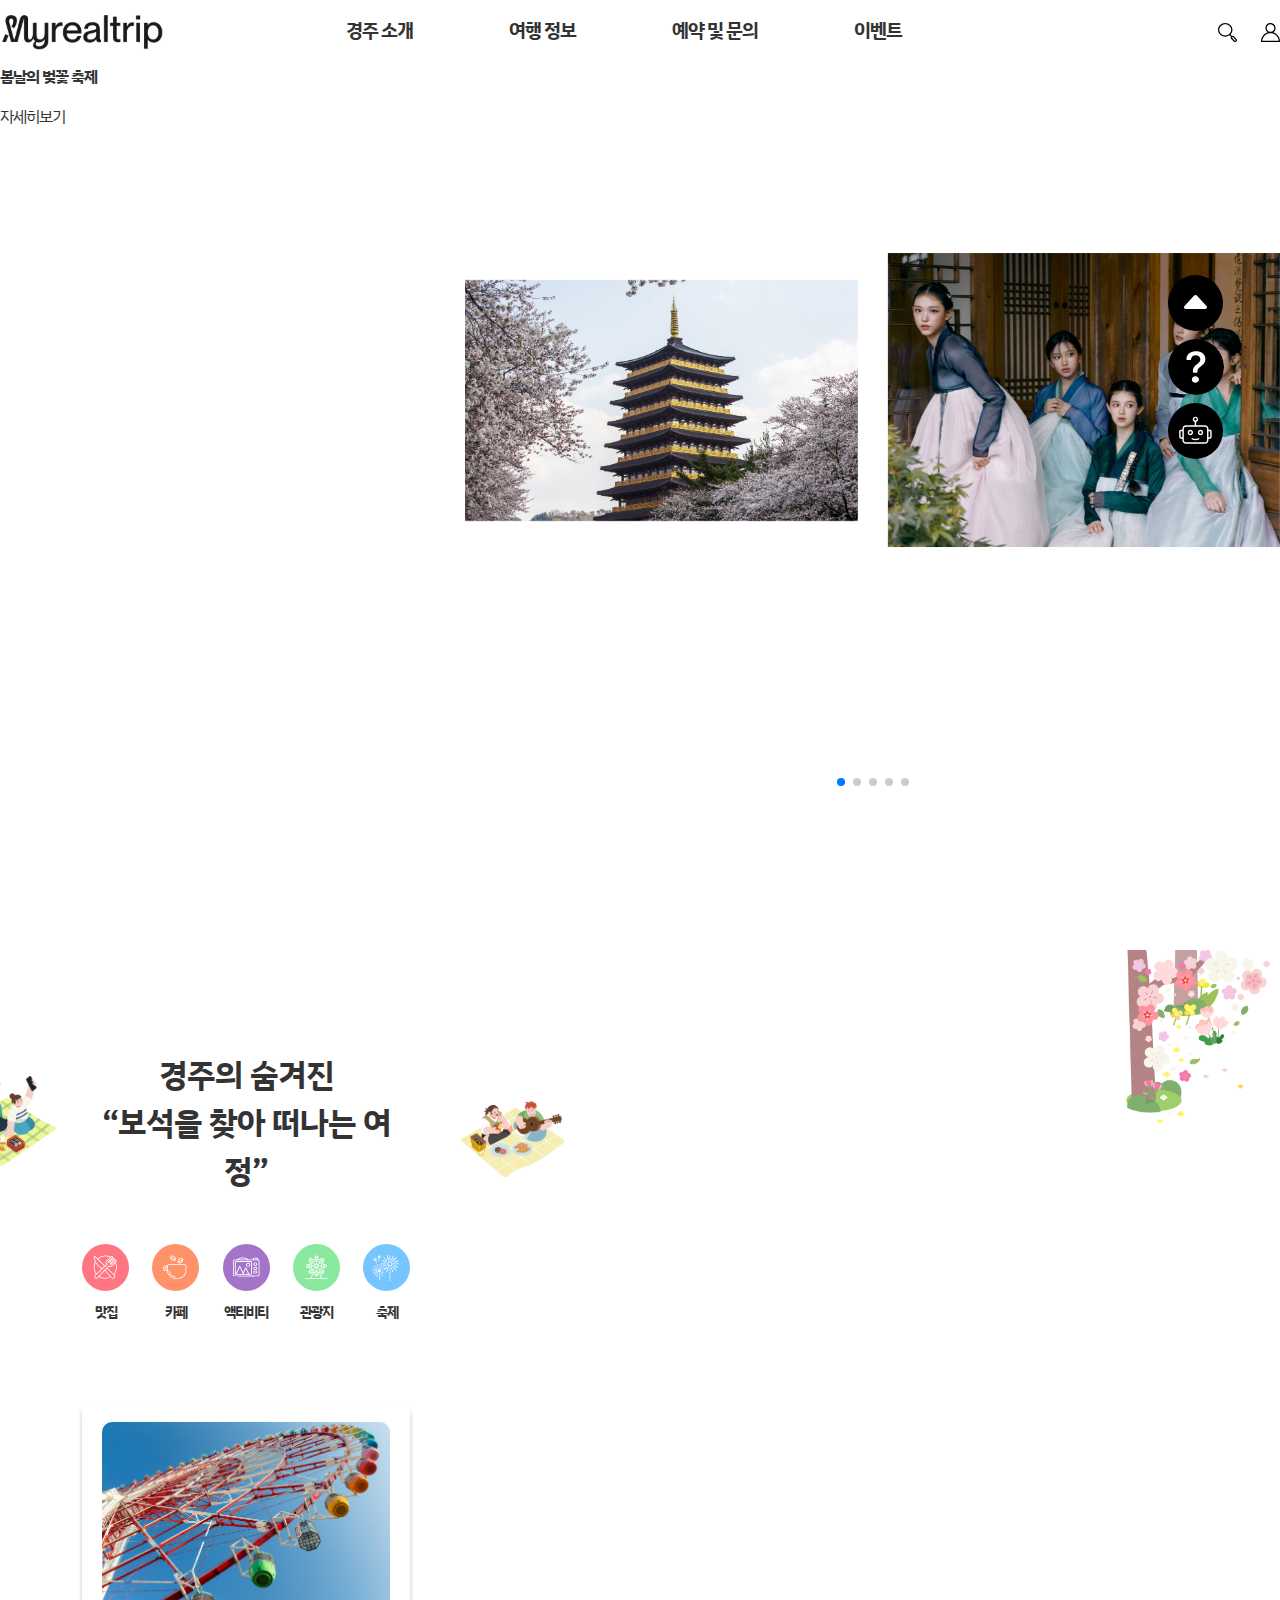
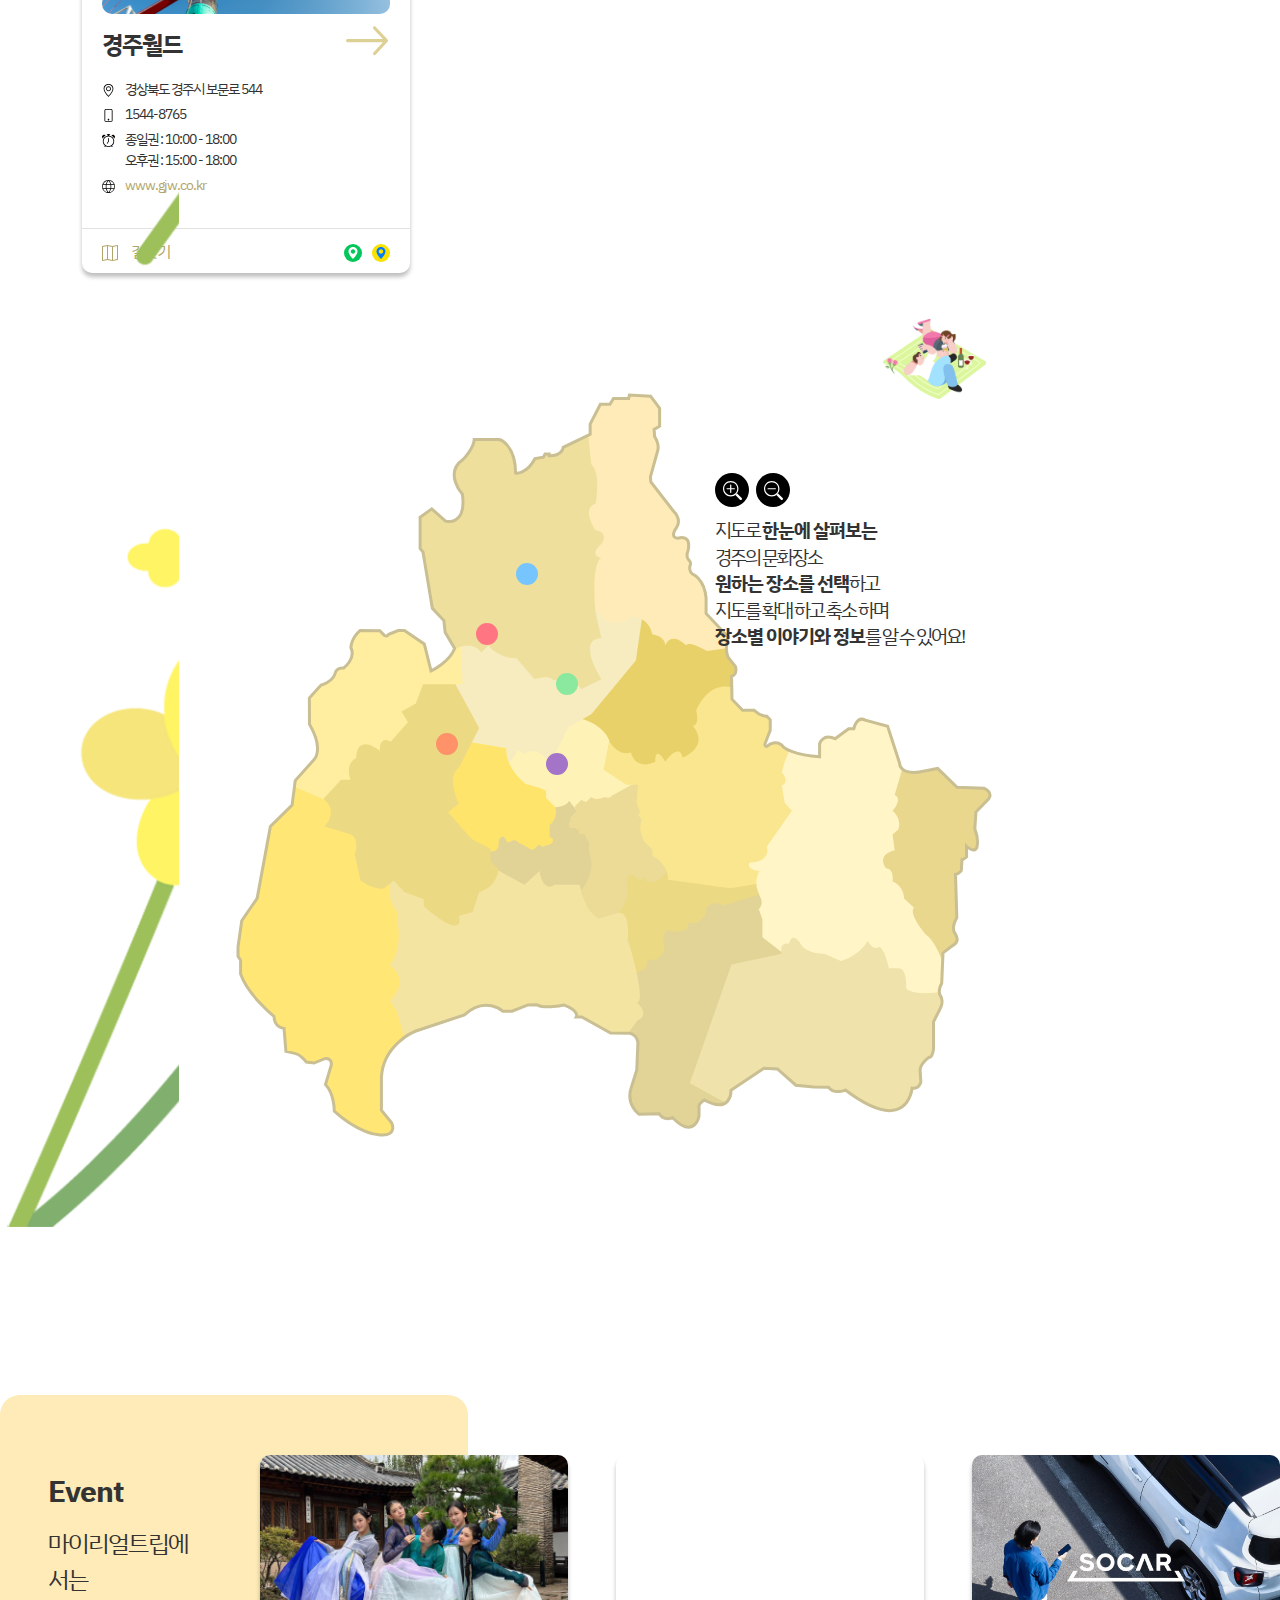
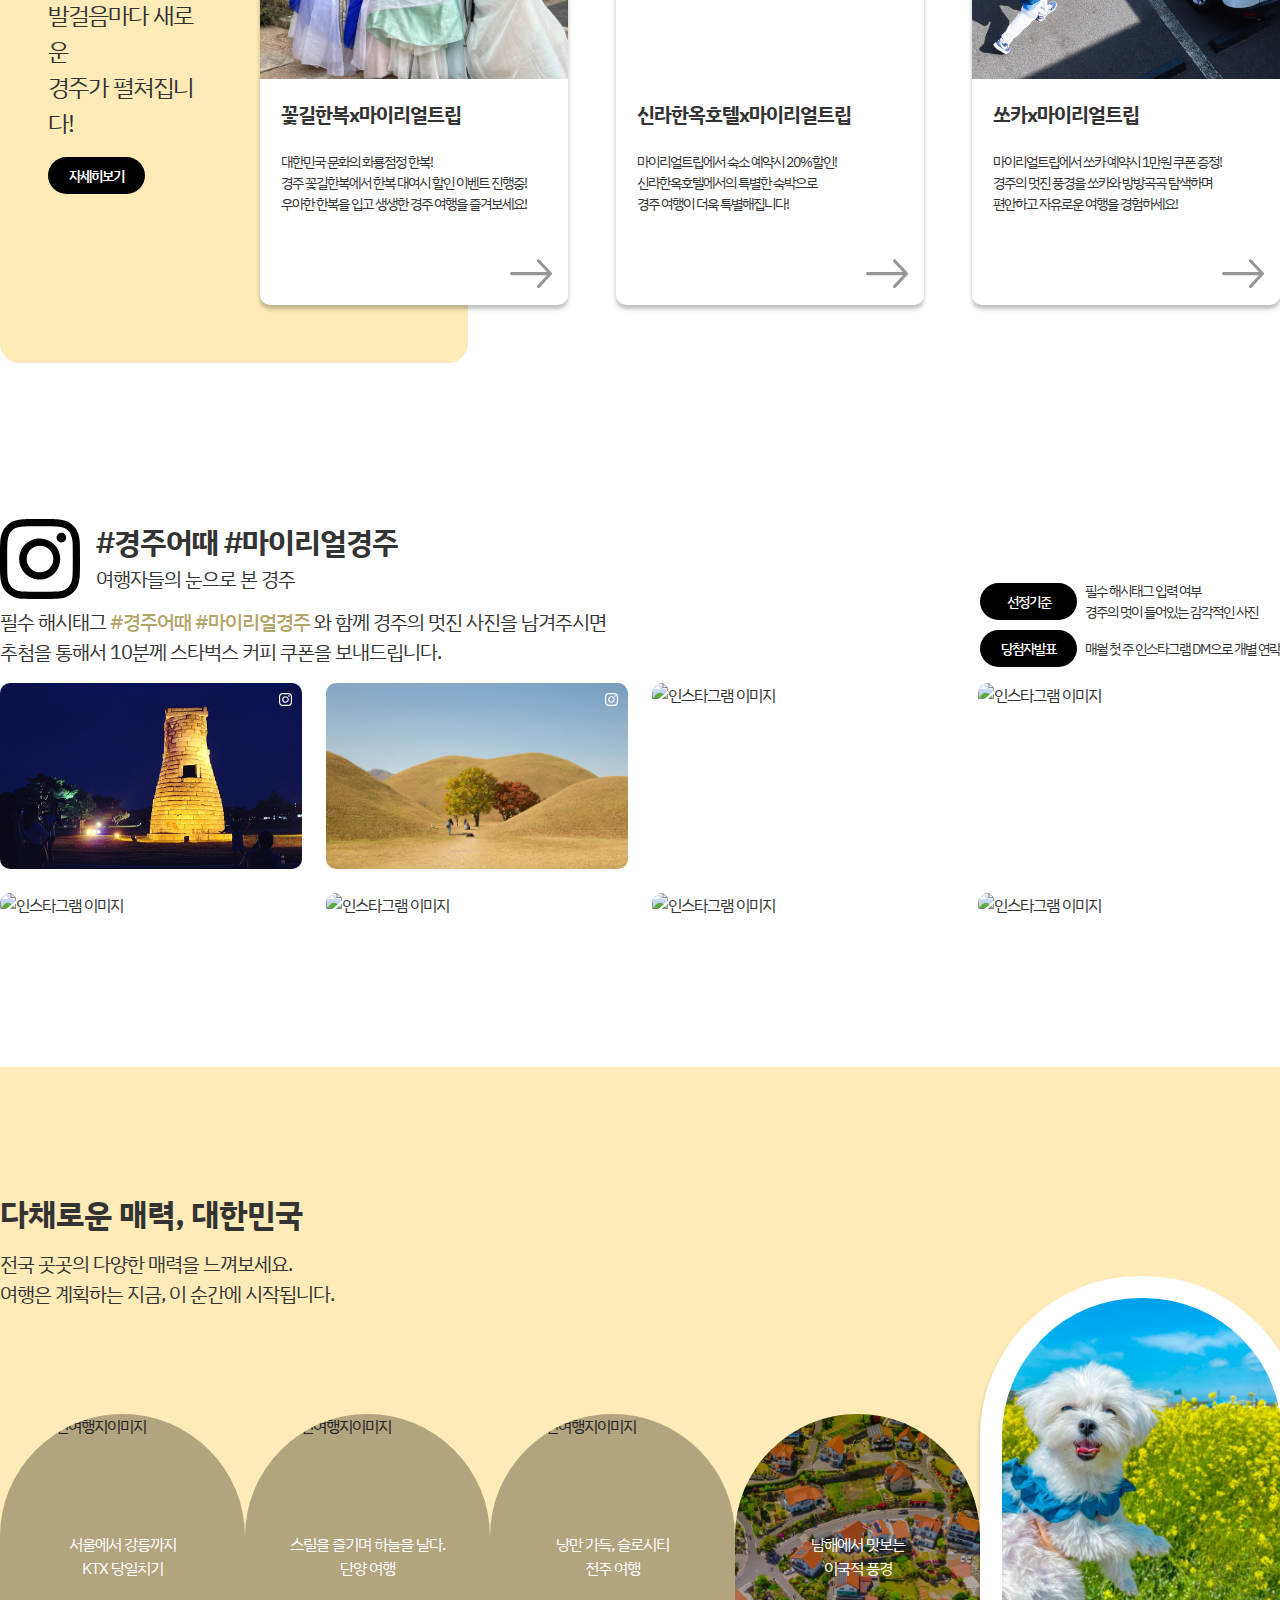
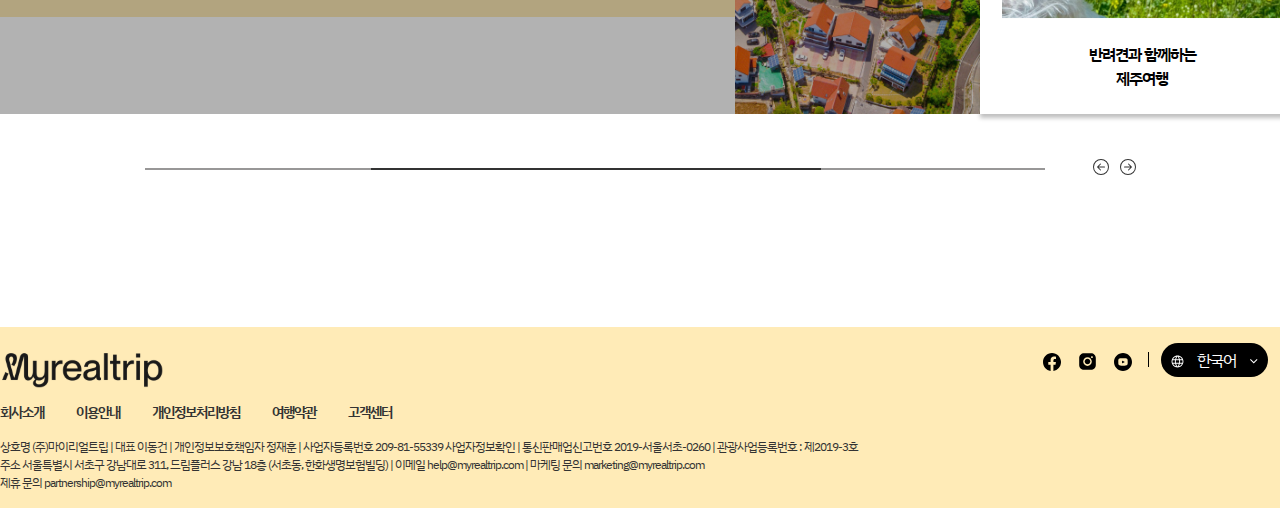
==== commit 54c57a49: "여기 브런치 뜨고 확인" ====
--- a/index.html
+++ b/index.html
@@ -137,7 +137,7 @@
     
      </header>
 
-    <section id="mainslider">
+    <!-- <section id="mainslider">
       <div class="d-flex flex-wrap">
         <div class="mainTextbox col-6 d-flex">
             <div class="mainSlidetext">
@@ -246,7 +246,34 @@
         </div>
           
       </div>
+    </section> -->
+  
+    <section id="mainslider" class="d-flex justify-content-end ">
+        <div class="mainSlidetext">
+          <p class>경주의 계절 축제</p>
+          <strong>
+              경주의 계절<br>
+              봄날의 벚꽃 축제
+          </strong>
+          <a href="" class="text-with-underline d-block mt-3">자세히보기</a>
+    </div>
+
+    <div class="swiper mySwiper">
+      <div class="swiper-wrapper sliderPart">
+        <div class="swiper-slide"><img src="./img/mainImg1.jpg" alt=""></div>
+        <div class="swiper-slide"><img src="./img/mainImg2.jpeg" alt=""></div>
+        <div class="swiper-slide"><img src="./img/mainImg3.jpg" alt=""></div>
+        <div class="swiper-slide"><img src="./img/mainImg4.jpg" alt=""></div>
+        <div class="swiper-slide"><img src="./img/mainImg5.jpg" alt=""></div>
+        <div class="swiper-slide"><img src="./img/mainImg6.jpg" alt=""></div>
+      </div>
+
+      <div class="swiper-pagination"></div>
+    </div>
+      </div>
     </section>
+
+
 
     <section id="map">
       <div class="container-1400">
@@ -987,6 +1014,21 @@
         </div>
     </footer>
 
+
+ <script src="//cdn.jsdelivr.net/npm/swiper@11/swiper-bundle.min.js"></script>
+
+ <script>
+  const swiper = new Swiper(".mySwiper", {
+    slidesPerView: 2,
+    spaceBetween: 30,
+    pagination: {
+      el: ".swiper-pagination",
+      clickable: true,
+    },
+  });
+</script>
+
+
     <script>
       document.getElementById("qna").addEventListener("click", function() {
           document.getElementById("popupform").style.display = "block";
--- a/css/mhs.min.css
+++ b/css/mhs.min.css
@@ -3,7 +3,7 @@
 }
 
 #hd {
-  background-color: transparent !important;
+  background-color: white !important;
 }
 #hd h1,
 #hd .utill {
@@ -86,6 +86,28 @@
 #hd .searchLi:hover .searchMenu {
   height: 184px !important;
   border: 1px solid #ccc;
+}
+
+#mainslider .mainSlidetext {
+  height: 800px;
+  width: 600px;
+}
+#mainslider .swiper .sliderPart {
+  height: 800px;
+  width: calc(50vh + 600px);
+}
+#mainslider .swiper .sliderPart .swiper-slide {
+  text-align: center;
+  display: flex;
+  justify-content: center;
+  align-items: center;
+  height: 100%;
+}
+#mainslider .swiper .swiper-slide img {
+  display: block;
+  width: 100%;
+  -o-object-fit: cover;
+     object-fit: cover;
 }
 
 #ft {
--- a/css/srh.min.css
+++ b/css/srh.min.css
@@ -1,156 +1,4 @@
 @charset "UTF-8";
-#mainslider {
-  background-color: #f9d6d6;
-  width: 100%;
-  height: 844px;
-  position: relative;
-  overflow: hidden;
-}
-#mainslider::after {
-  content: "";
-  display: block;
-  position: absolute;
-  background-color: #ffffff;
-  width: 100%;
-  height: 44px;
-  left: 0;
-  bottom: 0;
-  z-index: 1;
-}
-#mainslider .mainTextbox {
-  width: 700px;
-}
-#mainslider .mainTextbox .mainSlidetext {
-  margin-top: 396px;
-  margin-left: 260px;
-}
-#mainslider .mainTextbox .mainSlidetext p {
-  font-size: 18px;
-  font-weight: 300;
-  color: white;
-  background: #000;
-  border-radius: 30px;
-  width: 155px;
-  height: 41px;
-  display: flex;
-  justify-content: center;
-  align-items: center;
-}
-#mainslider .mainTextbox .mainSlidetext strong {
-  font-size: 36px;
-  font-weight: 500;
-  line-height: 46px;
-  letter-spacing: -6%;
-}
-#mainslider .mainTextbox .mainSlidetext .text-with-underline {
-  text-decoration: none;
-  font-size: 18px;
-  margin-bottom: 1px; /* 텍스트와 밑줄 사이의 공간 조정 */
-}
-#mainslider .mainTextbox .mainSlidetext .text-with-underline::after {
-  content: "";
-  display: block;
-  height: 1px;
-  background-color: #333;
-  margin-top: 1px;
-  width: 4.8rem;
-}
-#mainslider .mainImgbox {
-  margin-top: 264px;
-  margin-right: 206px;
-  height: 580px;
-  z-index: 2;
-}
-#mainslider .mainImgbox img {
-  margin-right: 27px;
-  border-radius: 10px;
-  width: 1100px;
-  height: 580px;
-  -o-object-fit: cover;
-  object-fit: cover;
-}
-#mainslider .mainPagebox {
-  position: absolute;
-  margin-left: 260px;
-  z-index: 3;
-  bottom: 0;
-}
-#mainslider .mainPagebox .Page {
-  width: 374px;
-  height: 44px;
-  position: relative;
-  display: flex;
-  align-items: center;
-}
-#mainslider .mainPagebox .Page .swiper-progress-bar {
-  position: relative;
-  width: 180px;
-  z-index: 2;
-  height: 2px;
-  background: #989797;
-  margin-right: 25px;
-}
-#mainslider .mainPagebox .Page .swiper-progress-bar .slide_progress-bar {
-  position: absolute;
-  height: 2px;
-  background: #989797;
-  width: auto;
-  bottom: 0;
-  left: 0;
-  right: 0;
-}
-#mainslider .mainPagebox .Page .swiper-progress-bar .fill {
-  position: absolute;
-  top: 0;
-  left: 0;
-  height: 100%;
-  width: 50px;
-  background: #000;
-  z-index: 1;
-}
-#mainslider .mainPagebox .Page .swiper-pagination {
-  width: 44px;
-  height: 44px;
-  position: static;
-  font-size: 15px;
-  font-weight: 400;
-}
-#mainslider .mainPagebox .Page .swiper-pagination .swiper-pagination-current2 {
-  color: #989797;
-}
-#mainslider .mainPagebox .Page .btn {
-  position: relative;
-  height: 44px;
-  width: 59px;
-  margin-left: 65px;
-  padding: 0;
-  border: 0;
-  text-align: center;
-}
-#mainslider .mainPagebox .Page .btn .button-prev {
-  width: 10px;
-  height: 10px;
-  background: url(../img/mainLeft.svg) no-repeat;
-}
-#mainslider .mainPagebox .Page .btn .button-next {
-  width: 10px;
-  height: 10px;
-  background: url(../img/mainRight.svg) no-repeat;
-}
-#mainslider .mainPagebox .Page .btn .button-stop {
-  width: 7px;
-  height: 10px;
-  background: url(../img/mainStop.svg) no-repeat;
-}
-@keyframes fillProgress {
-  0% {
-    width: 0;
-  }
-  100% {
-    width: 100%;
-  }
-}
-
 #sns img {
   width: 100%;
   height: 100%;
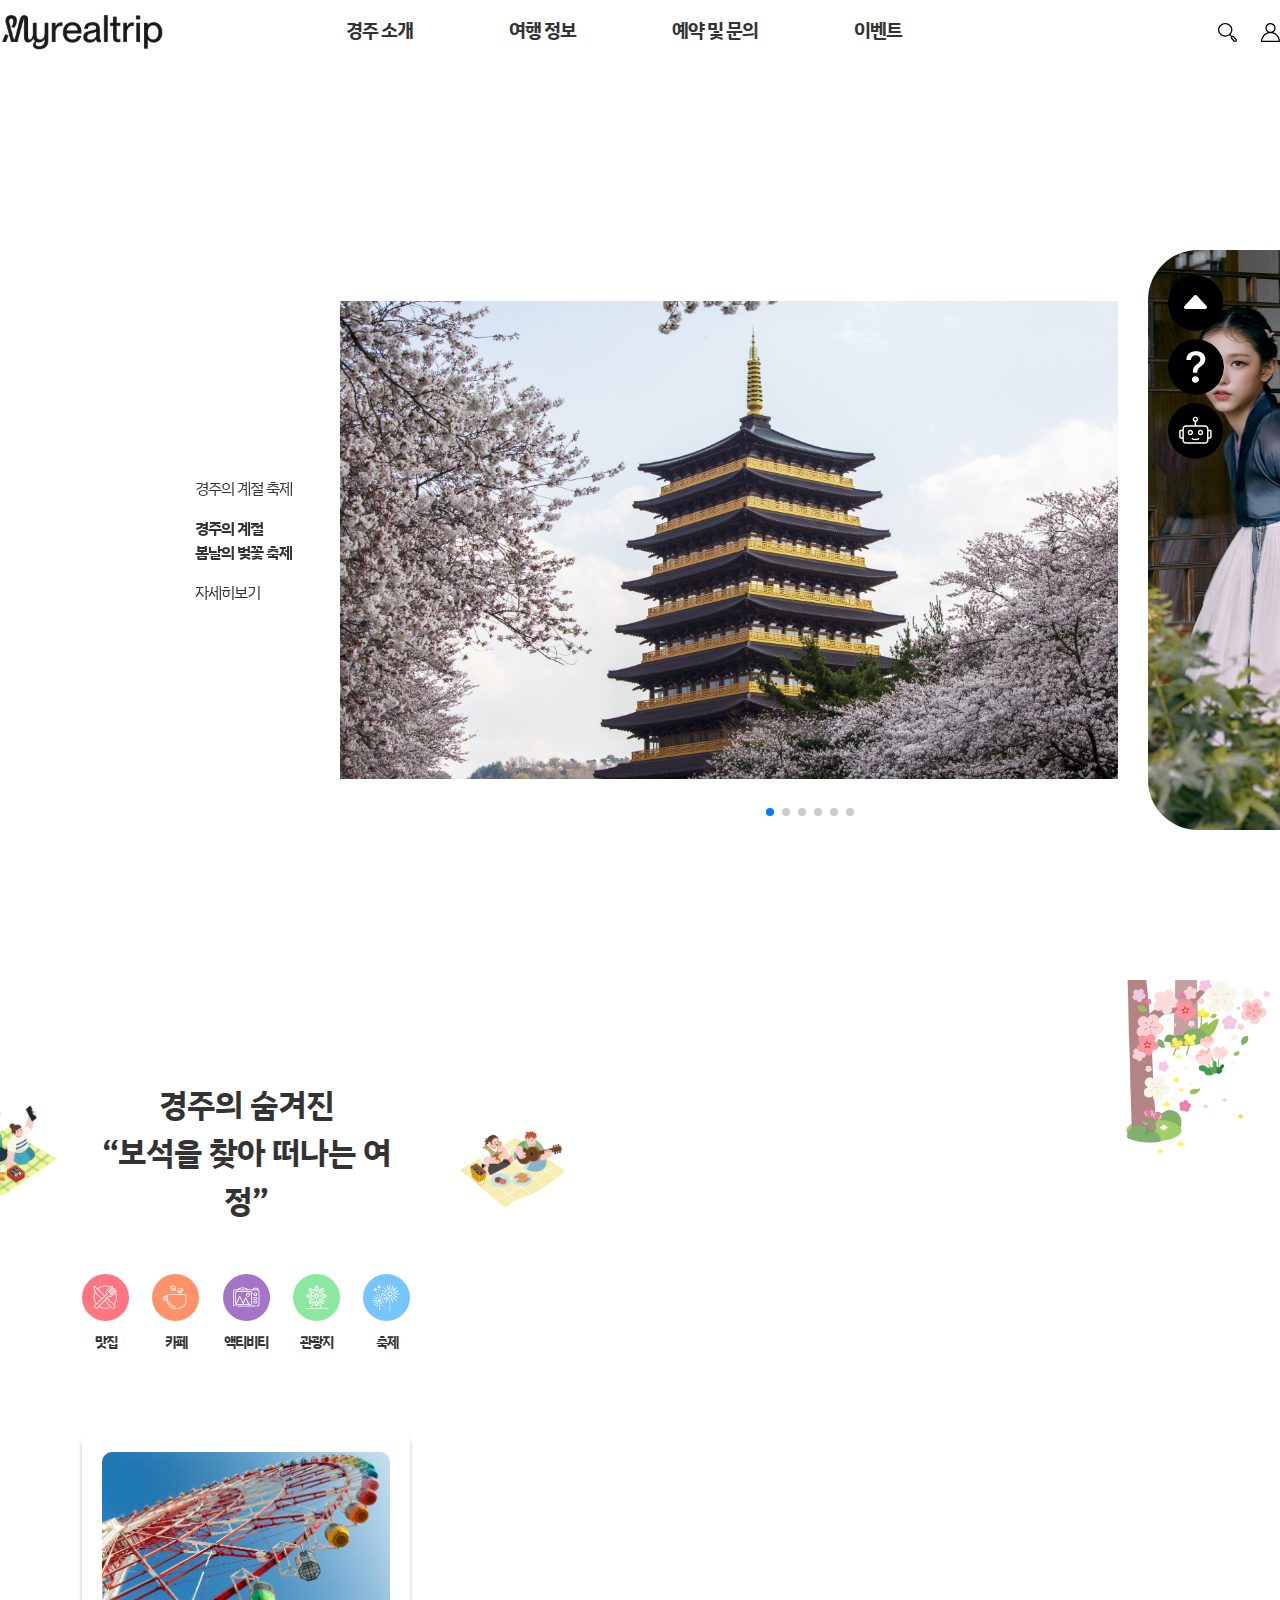
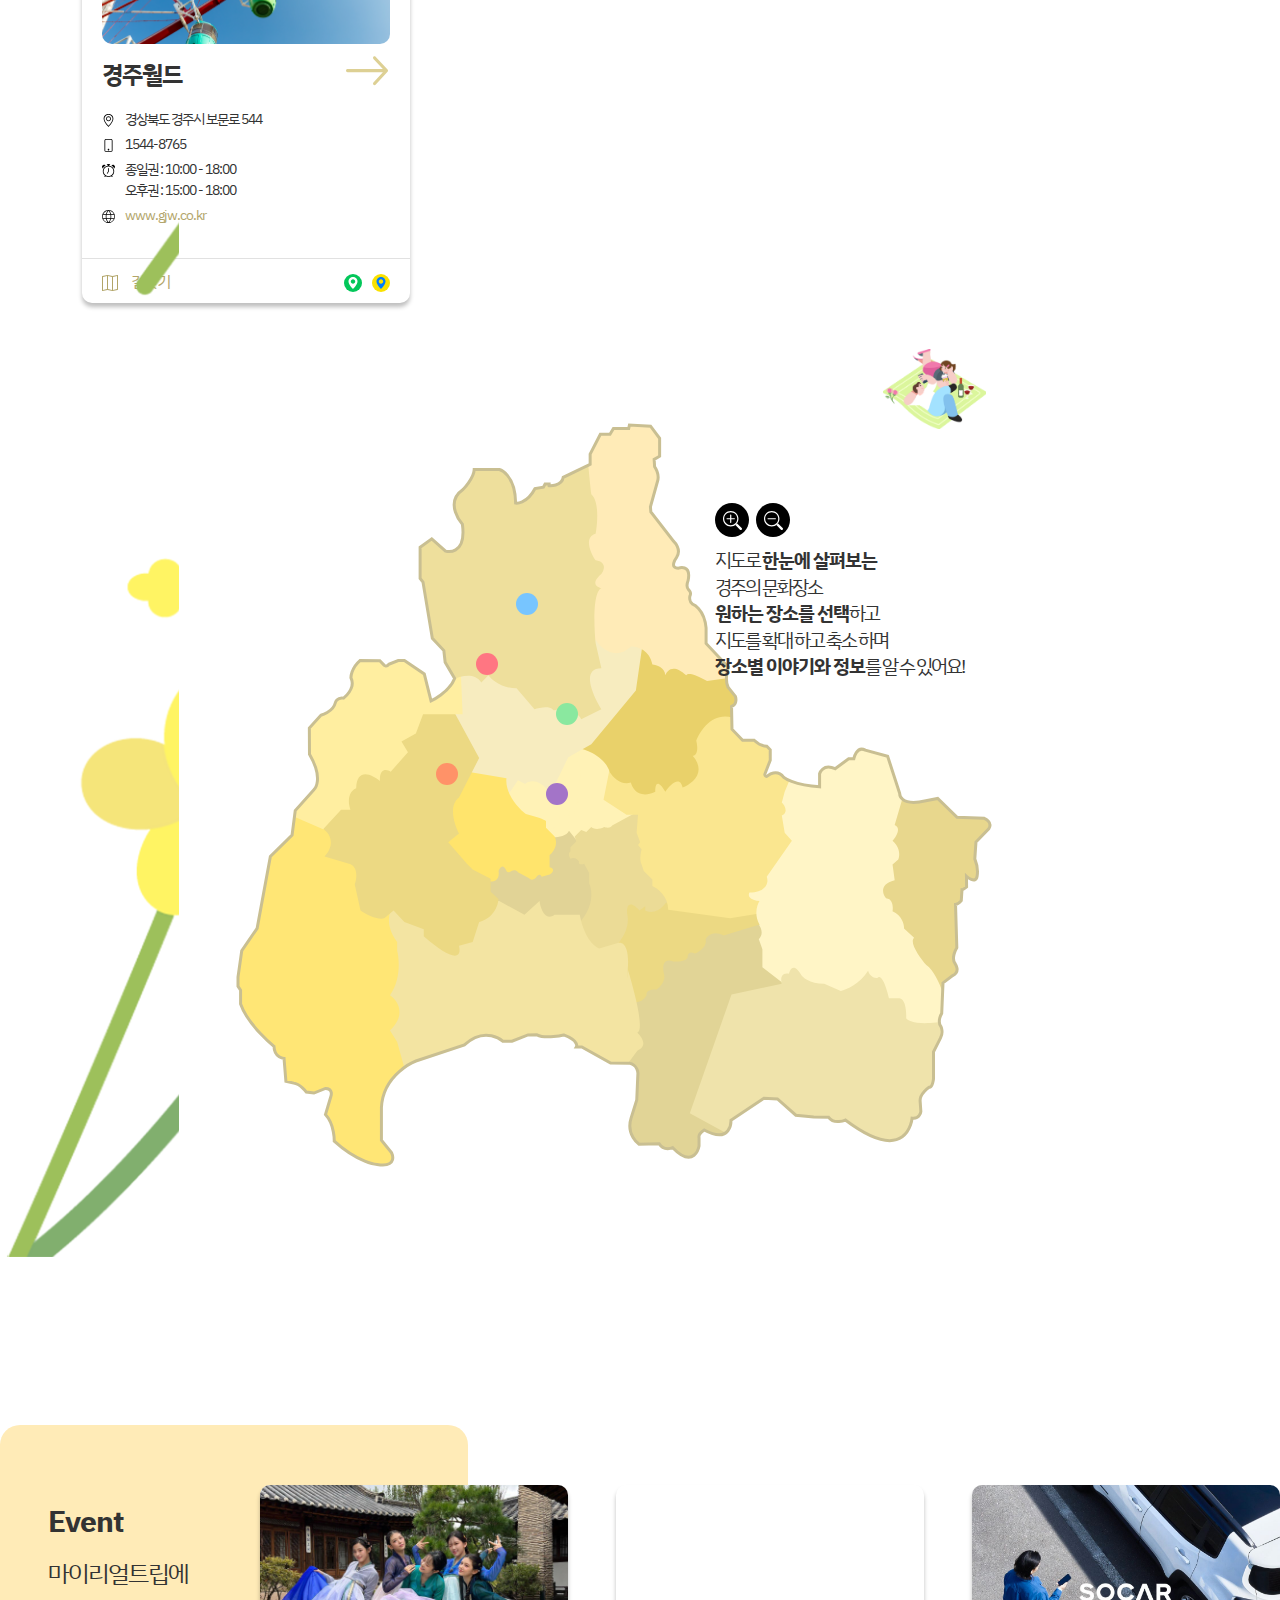
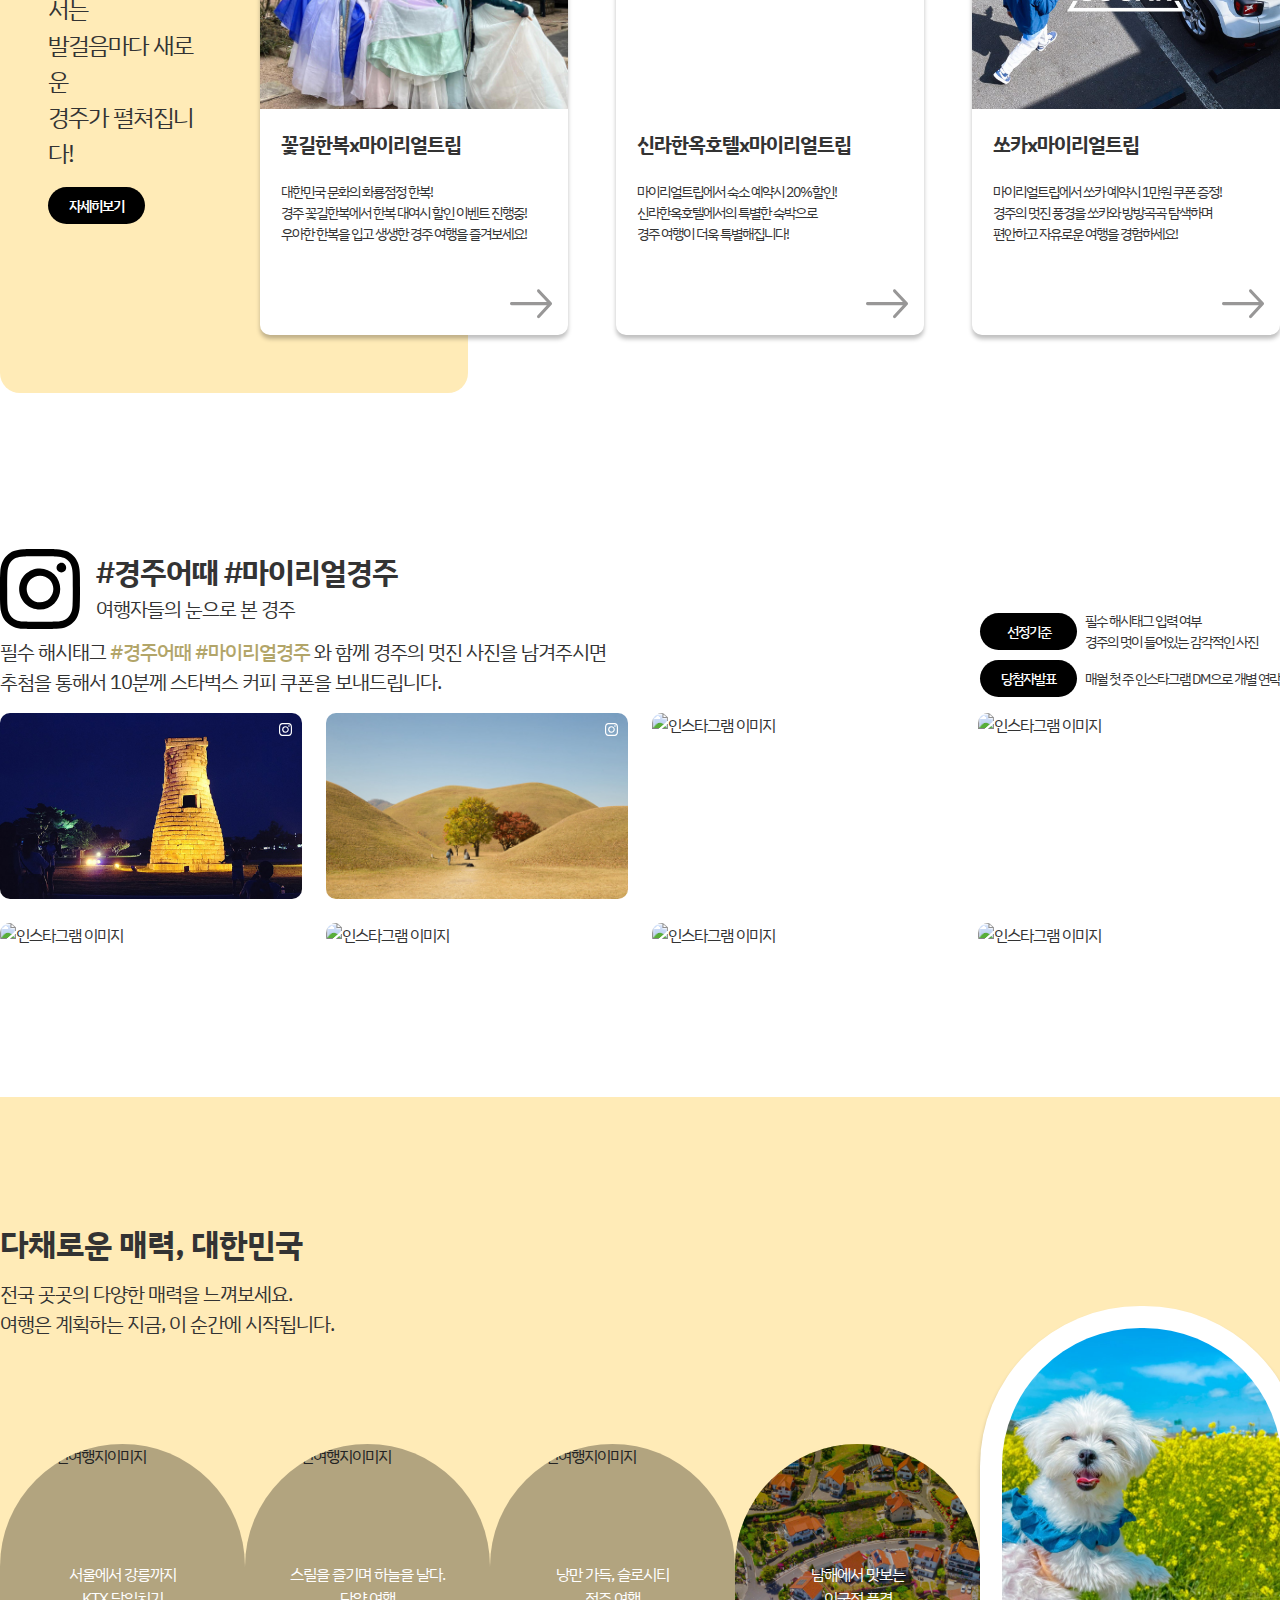
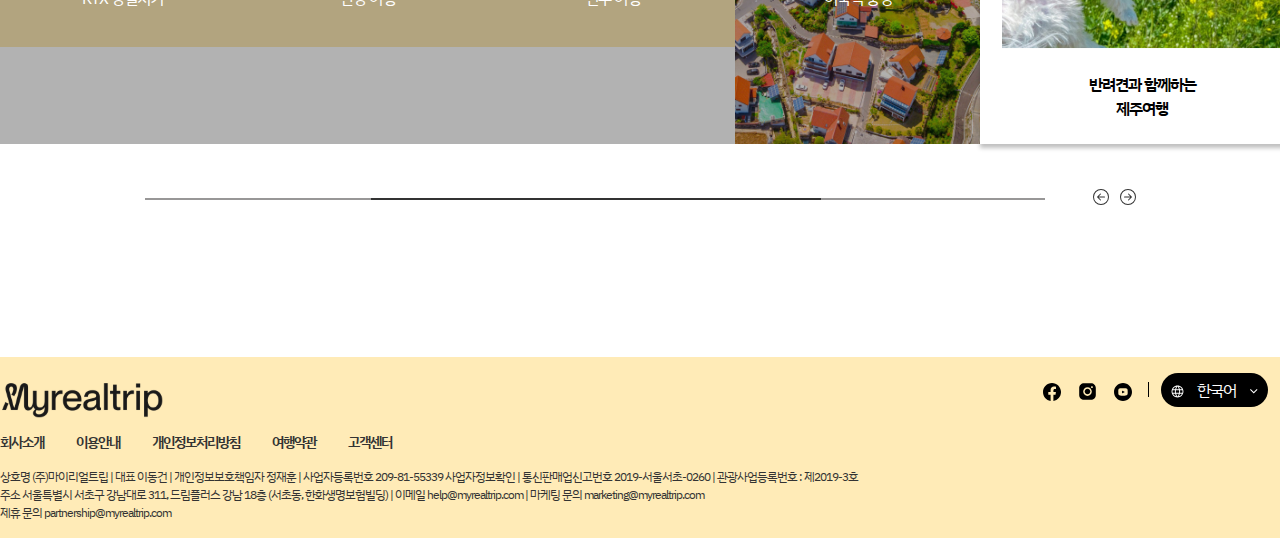
==== commit 8f9c5c0e: "메인슬라이드 수정" ====
--- a/index.html
+++ b/index.html
@@ -248,28 +248,36 @@
       </div>
     </section> -->
   
-    <section id="mainslider" class="d-flex justify-content-end ">
-        <div class="mainSlidetext">
-          <p class>경주의 계절 축제</p>
-          <strong>
-              경주의 계절<br>
-              봄날의 벚꽃 축제
-          </strong>
-          <a href="" class="text-with-underline d-block mt-3">자세히보기</a>
-    </div>
-
-    <div class="swiper mySwiper">
-      <div class="swiper-wrapper sliderPart">
-        <div class="swiper-slide"><img src="./img/mainImg1.jpg" alt=""></div>
-        <div class="swiper-slide"><img src="./img/mainImg2.jpeg" alt=""></div>
-        <div class="swiper-slide"><img src="./img/mainImg3.jpg" alt=""></div>
-        <div class="swiper-slide"><img src="./img/mainImg4.jpg" alt=""></div>
-        <div class="swiper-slide"><img src="./img/mainImg5.jpg" alt=""></div>
-        <div class="swiper-slide"><img src="./img/mainImg6.jpg" alt=""></div>
-      </div>
-
-      <div class="swiper-pagination"></div>
-    </div>
+    <section id="mainslider" class="d-flex justify-content-center w-100 overflow-hidden">
+        <div class="mainSlidetext flex-grow-1 d-flex justify-content-end align-items-center">
+          <div class="swiper ms-auto me-5 ">
+            <div class="swiper-wrapper">
+              <div class="swiper-slide">
+                  <p class>경주의 계절 축제</p>
+                  <strong>
+                      경주의 계절<br>
+                      봄날의 벚꽃 축제
+                  </strong>
+                  <a href="" class="text-with-underline d-block mt-3">자세히보기</a>
+              </div>
+            </div>
+          </div>        
+        </div>
+
+        <div class="wideWrap ">
+            <div class="swiper mySwiper">
+              <div class="swiper-wrapper sliderPart">
+                <div class="swiper-slide"><img src="./img/mainImg1.jpg" alt=""></div>
+                <div class="swiper-slide"><img src="./img/mainImg2.jpeg" alt=""></div>
+                <div class="swiper-slide"><img src="./img/mainImg3.jpg" alt=""></div>
+                <div class="swiper-slide"><img src="./img/mainImg4.jpg" alt=""></div>
+                <div class="swiper-slide"><img src="./img/mainImg5.jpg" alt=""></div>
+                <div class="swiper-slide"><img src="./img/mainImg6.jpg" alt=""></div>
+              </div>
+              <div class="swiper-pagination"></div>
+            </div>
+        </div>
+       
       </div>
     </section>
 
@@ -1019,7 +1027,7 @@
 
  <script>
   const swiper = new Swiper(".mySwiper", {
-    slidesPerView: 2,
+    slidesPerView: 1.2,
     spaceBetween: 30,
     pagination: {
       el: ".swiper-pagination",
--- a/css/mhs.min.css
+++ b/css/mhs.min.css
@@ -88,22 +88,24 @@
   border: 1px solid #ccc;
 }
 
-#mainslider .mainSlidetext {
-  height: 800px;
-  width: 600px;
-}
-#mainslider .swiper .sliderPart {
-  height: 800px;
-  width: calc(50vh + 600px);
-}
-#mainslider .swiper .sliderPart .swiper-slide {
+#mainslider {
+  margin-top: 250px;
+}
+#mainslider .wideWrap {
+  overflow: hidden;
+  height: 580px;
+  width: calc(50% + 300px);
+}
+#mainslider .wideWrap .swiper .swiper-slide {
   text-align: center;
   display: flex;
   justify-content: center;
   align-items: center;
-  height: 100%;
-}
-#mainslider .swiper .swiper-slide img {
+  border-radius: 50px;
+  overflow: hidden;
+  height: 580px;
+}
+#mainslider .wideWrap .swiper-slide img {
   display: block;
   width: 100%;
   -o-object-fit: cover;
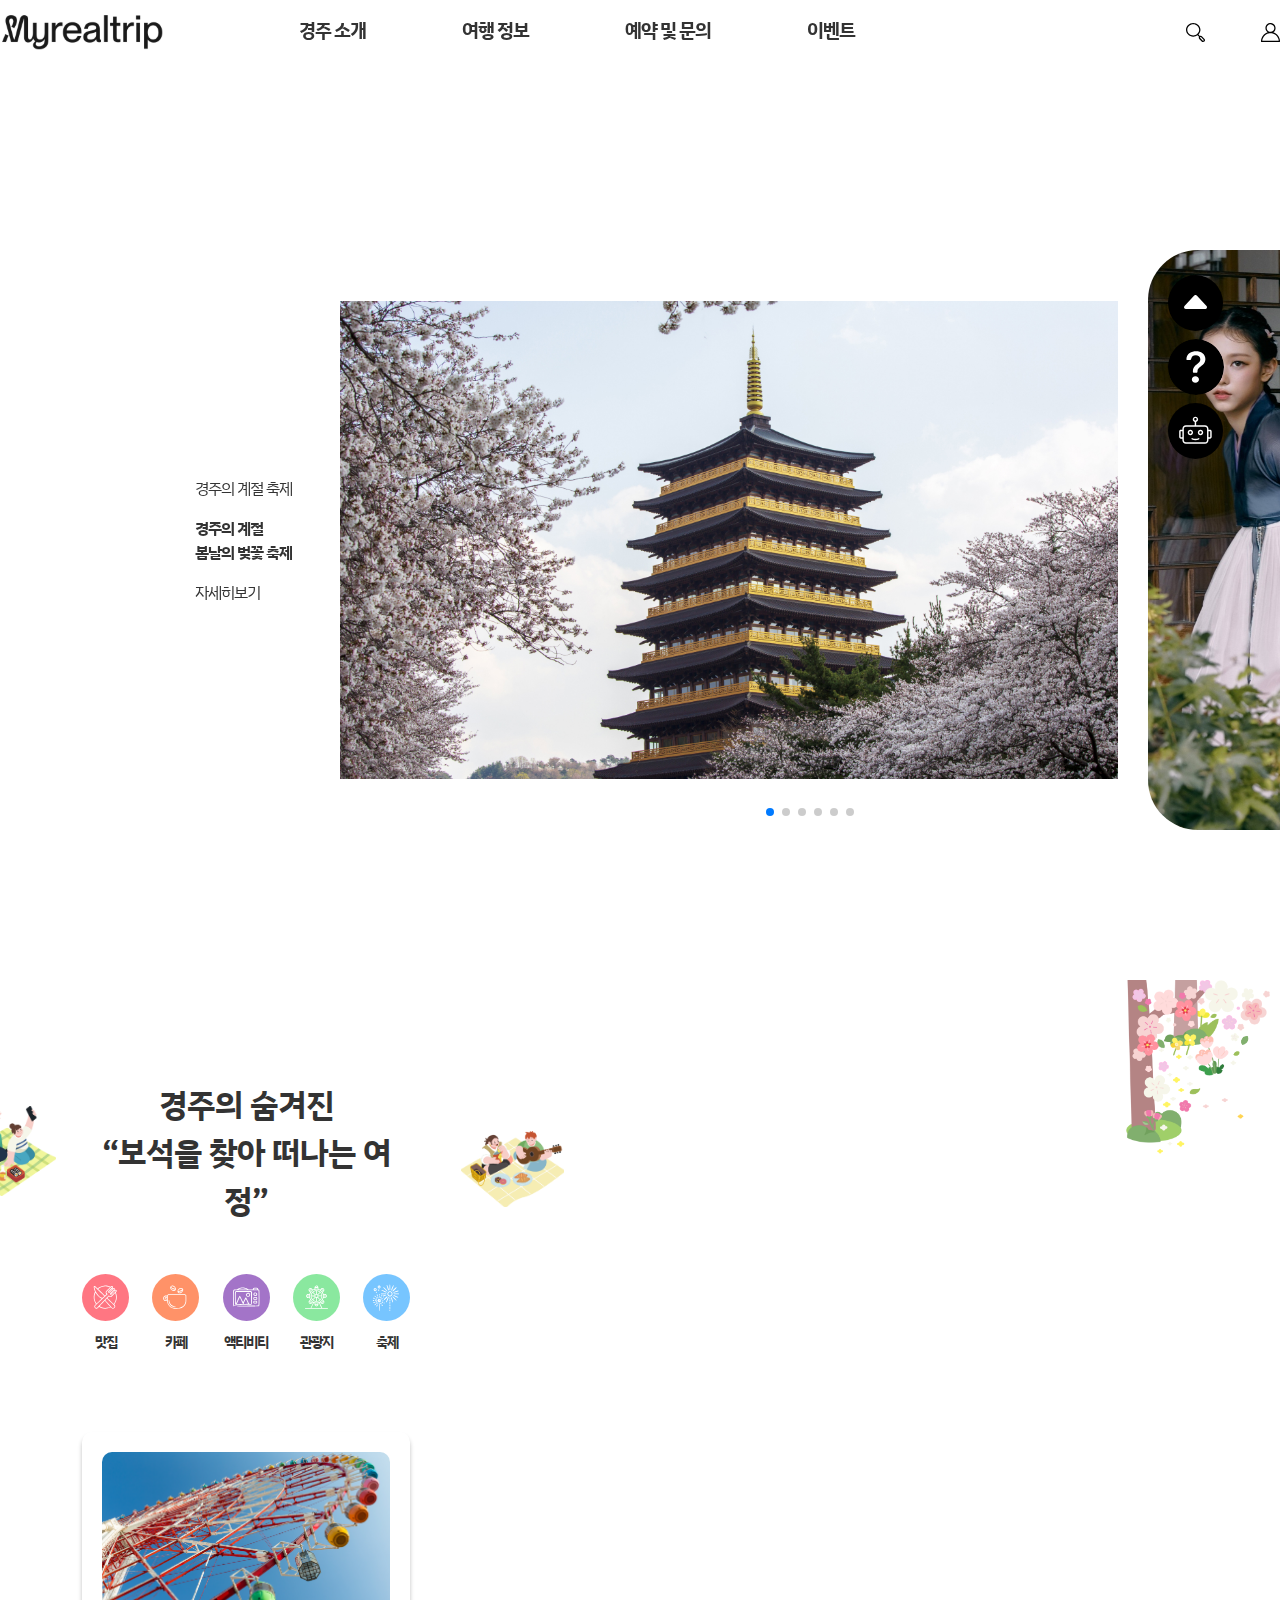
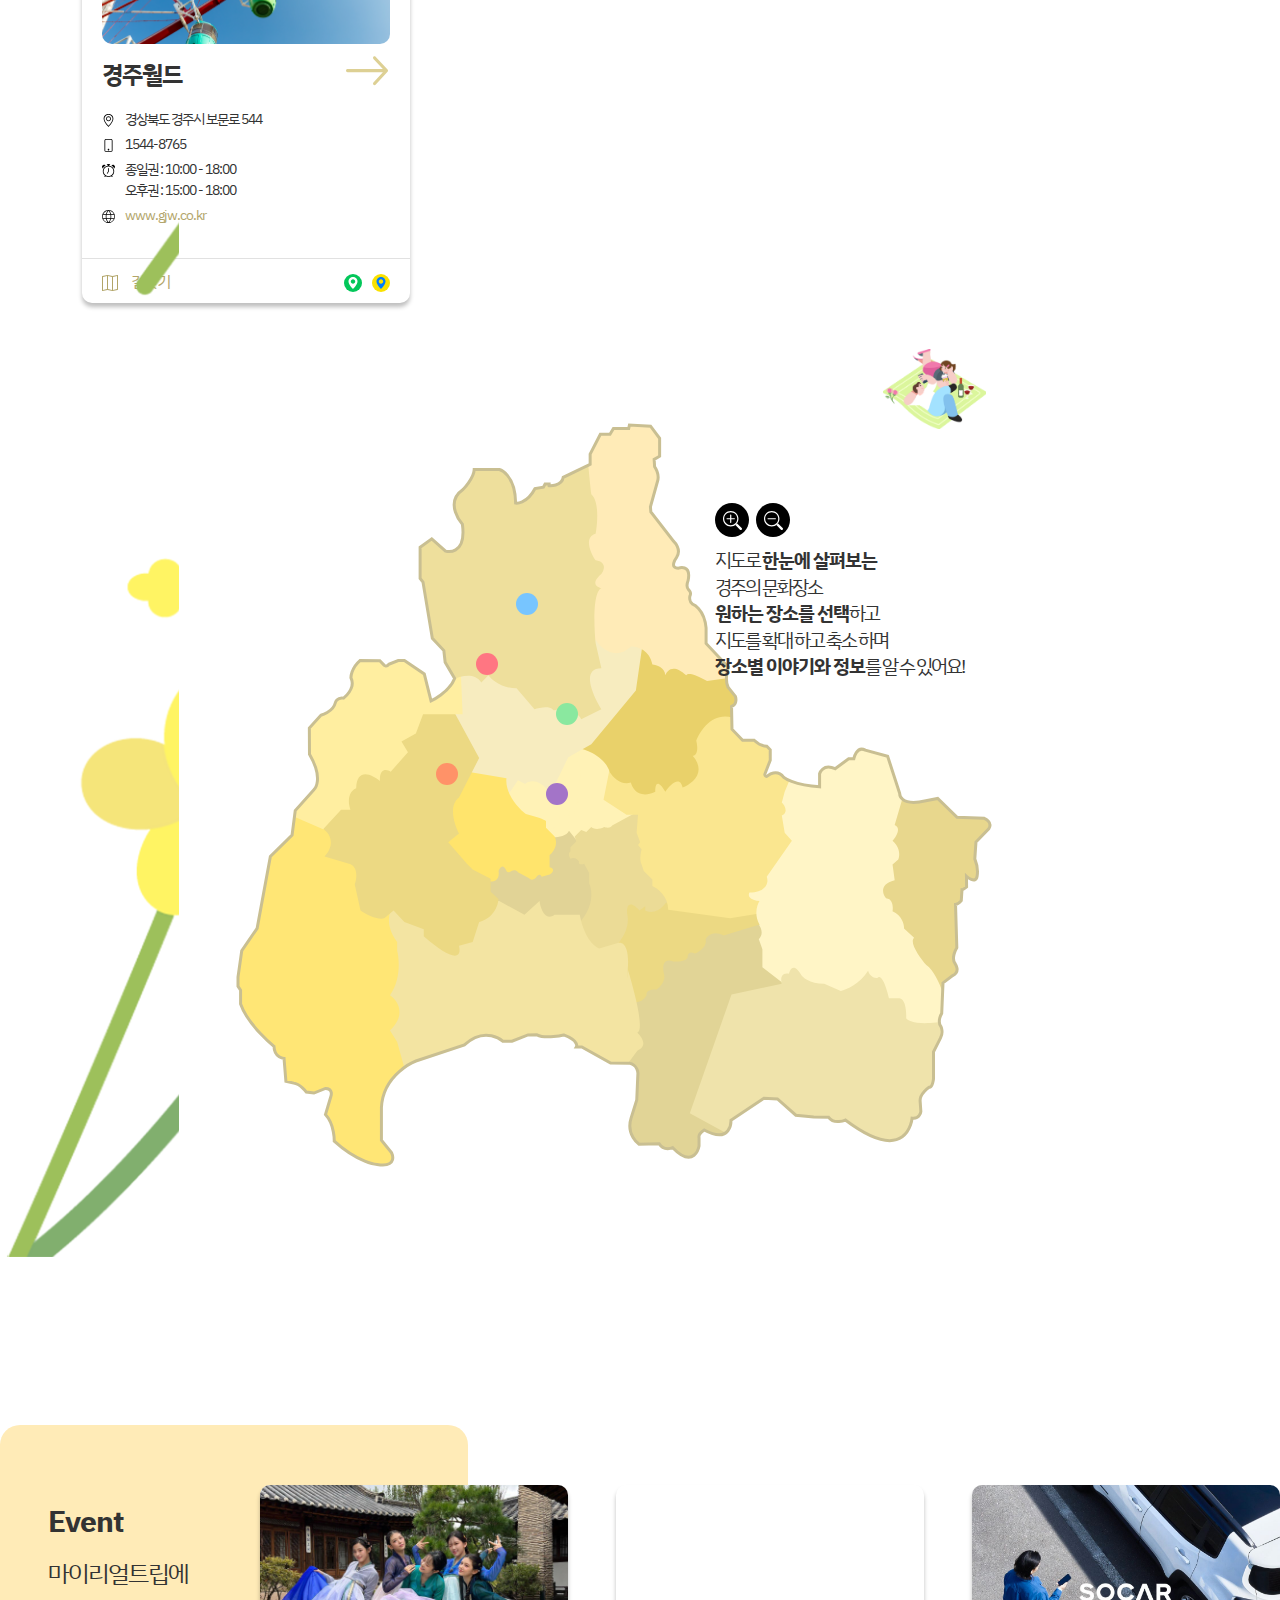
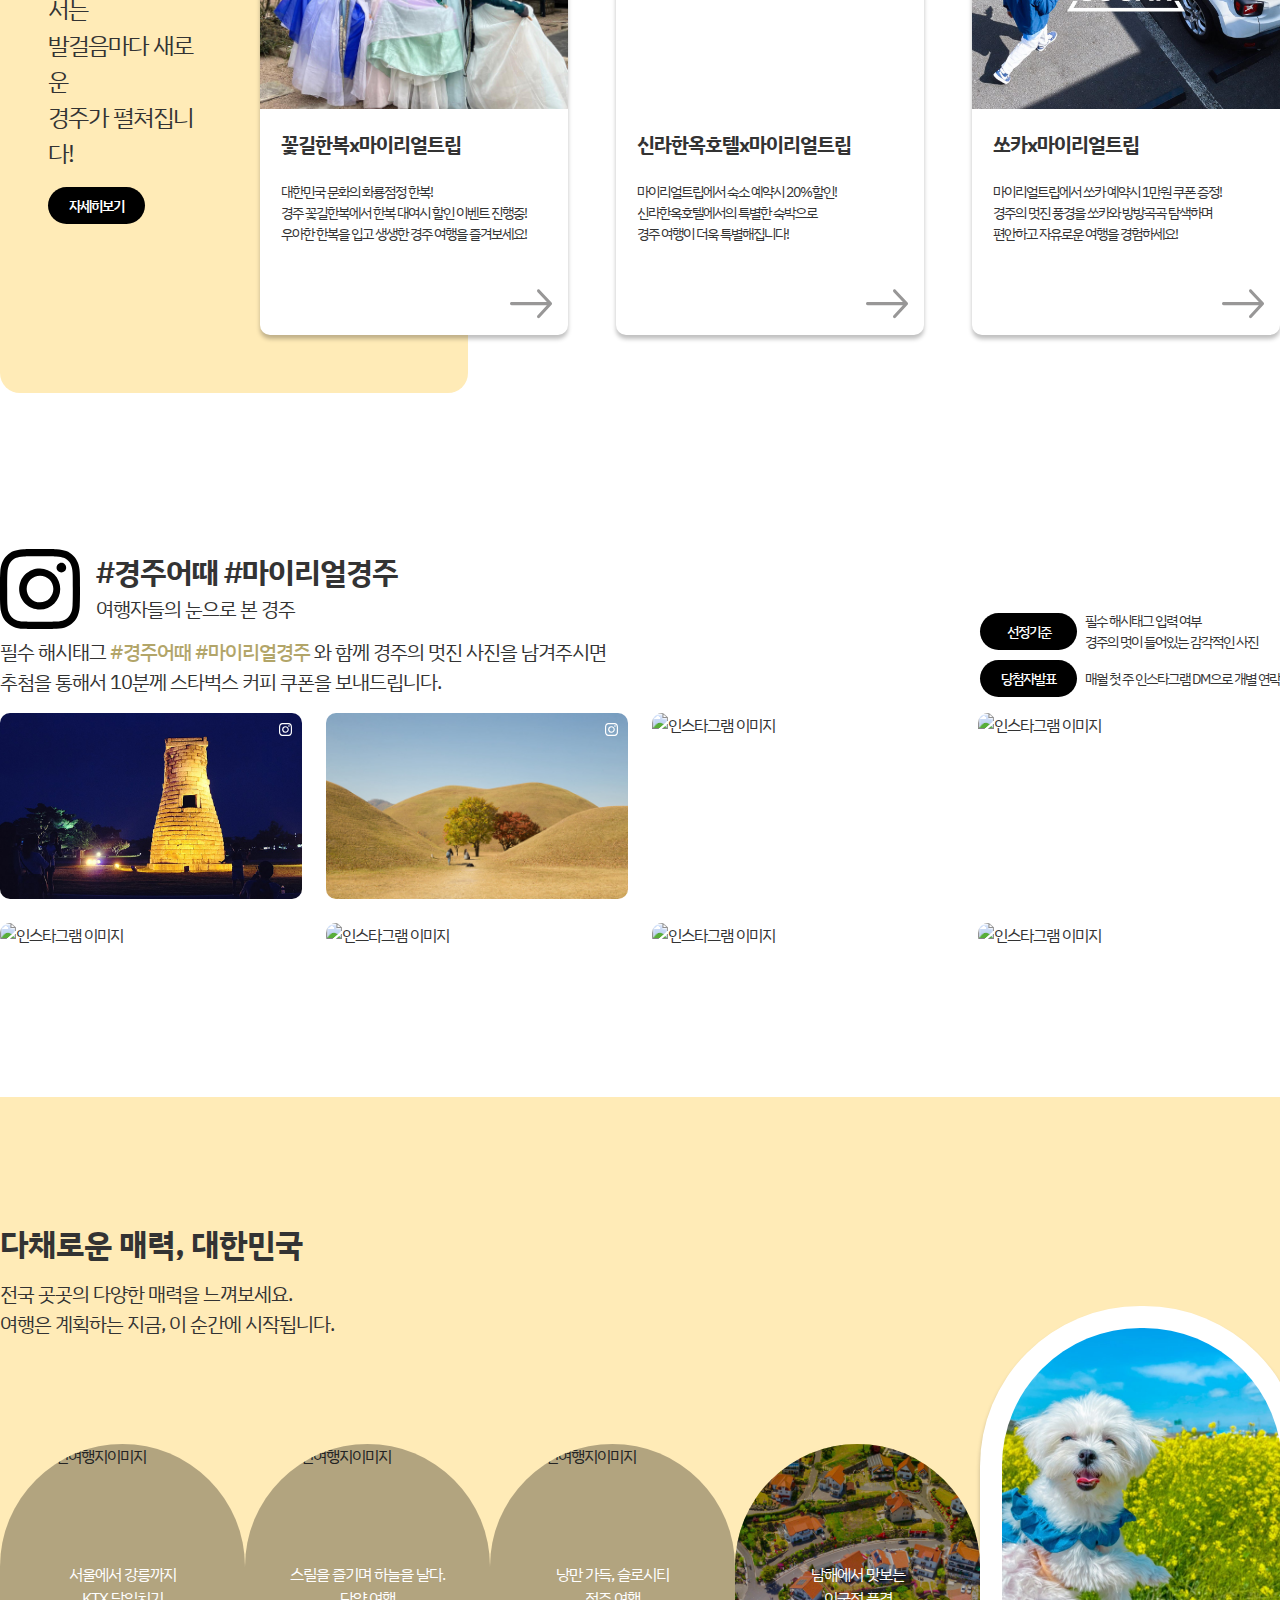
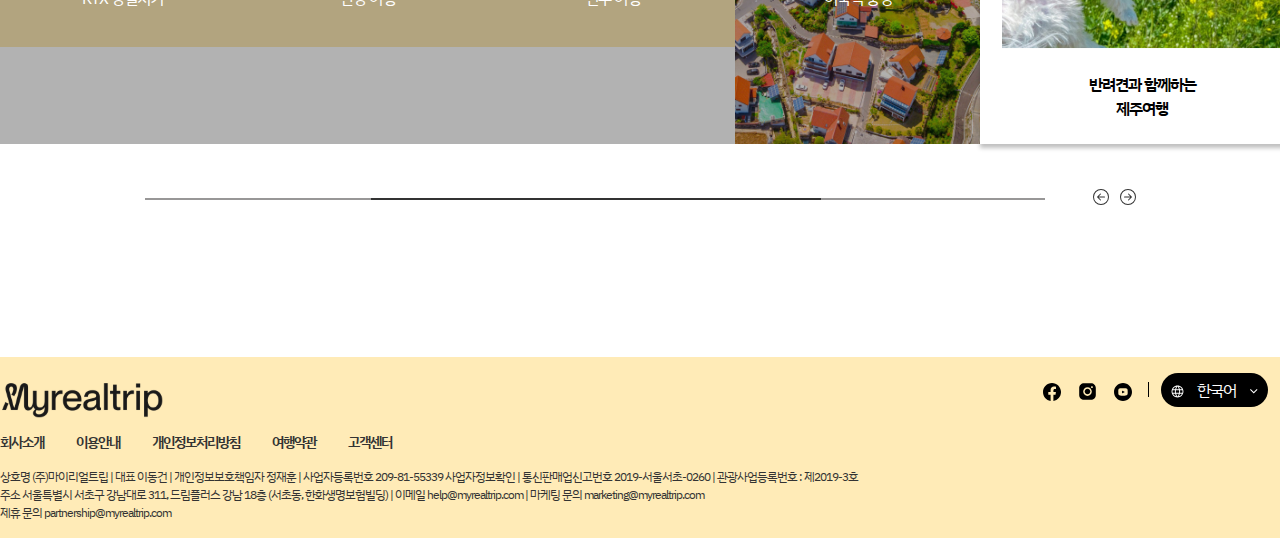
==== commit 024b9bd4: "자바스크립트로 대메뉴 소메뉴" ====
--- a/index.html
+++ b/index.html
@@ -41,6 +41,7 @@
  
     <link href="//unpkg.com/aos@2.3.1/dist/aos.css" rel="stylesheet">
     <script src="//unpkg.com/aos@2.3.1/dist/aos.js"></script>
+    <script src="/navi.js" ></script>
 
     <!-- 커스터마이징 -->
     <!-- css -->
@@ -55,8 +56,8 @@
     <header id="hd" class="fixed-top bg-white">
         <div class="container-1824 d-flex justify-content-between align-items-center">
              <h1><a href=""><img src="../img/hdLogo.svg" alt=""></a></h1>
-             <ul class="gnb d-flex ps-0 mb-0 ">
-                 <li class="gnb_li px-5 position-relative py-3">
+             <ul id="gnb" class=" d-flex ps-0 mb-0 ">
+                 <!-- <li class="gnb_li px-5 position-relative py-3">
                      <a href="" class="gnb_a">경주 소개</a>
                      <ul class="gnb_ul position-absolute ps-0 pt-2">
                          <li><a href="">역사 및 소개</a></li>
@@ -87,15 +88,15 @@
                      <ul class="gnb_ul position-absolute ps-0 pt-2">
                          <li><a href="">진행중인 이벤트</a></li>
                      </ul>
-                 </li>
+                 </li> -->
              </ul>
-             <ul class="utill d-flex justify-content-end position-relative mb-0">
-                 <li class="searchLi position-relative">
+             <ul id="utill" class=" d-flex justify-content-end position-relative mb-0">
+                 <li id="searchLi" class=" position-relative">
                      <i class="searchIcon d-block"><svg width="19" height="19" viewBox="0 0 19 19" fill="none">
                      <path d="M18.5162 15.9819L16.1071 13.4524C15.7494 13.078 15.237 12.8635 14.7004 12.8635C14.4284 12.8635 14.1638 12.9198 13.9216 13.0235L12.4814 11.51C13.7092 10.2866 14.4638 8.6378 14.4638 6.82376C14.4656 3.06032 11.2219 0 7.23282 0C3.24378 0 0 3.06032 0 6.822C0 10.5837 3.24564 13.6458 7.23282 13.6458C8.82955 13.6458 10.307 13.1536 11.5051 12.3239L12.9751 13.869C12.623 14.5088 12.7049 15.3139 13.2434 15.8817L15.6525 18.4111C16.0083 18.7855 16.5226 19 17.0592 19C17.5268 19 17.974 18.8383 18.3205 18.5447L18.3746 18.499C19.1496 17.8416 19.213 16.7131 18.5162 15.9819ZM1.30422 6.822C1.30422 3.73883 3.96482 1.23046 7.23282 1.23046C10.5008 1.23046 13.1614 3.73883 13.1614 6.822C13.1614 9.90517 10.5027 12.4153 7.23282 12.4153C3.96296 12.4153 1.30422 9.90693 1.30422 6.822ZM17.5026 17.5832L17.4486 17.6289C17.2194 17.824 16.8281 17.8029 16.6232 17.5867L14.2141 15.0573C13.998 14.8305 14.0185 14.4807 14.257 14.2786L14.311 14.2329C14.4172 14.1432 14.5551 14.0922 14.7004 14.0922C14.8681 14.0922 15.0265 14.159 15.1364 14.2733L17.5455 16.8028C17.7616 17.0295 17.7411 17.3793 17.5007 17.5815L17.5026 17.5832Z" fill="black"/>
                      </svg><span class="visually-hidden">검색</span>                
                      </i> 
-                     <div class="searchMenu">
+                     <div id="searchMenu">
                          <div class="dropdownbox m-0">
                              <div class="text-end pb-1">
                                  <i><svg width="19" height="19" viewBox="0 0 19 19" fill="none">
@@ -127,6 +128,8 @@
                          </div>
                      </div>  
                  </li>
+
+                 <div><div><i></i></div><p></p><div><div><ul><li></li></ul></div><div><ul><li></li></ul></div></div></div>
     
                  <li class="ms-4"><i><svg width="19" height="19" viewBox="0 0 19 19" fill="none">
                      <path d="M8.9246 0.0252054C6.98821 0.266948 5.3732 1.55095 4.71846 3.366C4.2661 4.62228 4.3534 6.12821 4.94068 7.29729C5.27796 7.96707 5.88111 8.70017 6.43665 9.10443C6.64299 9.25899 6.67473 9.29465 6.61521 9.3184C6.57553 9.33426 6.36522 9.41355 6.14698 9.49277C4.65497 10.0357 3.10742 11.1493 2.1035 12.4016C0.790064 14.0423 0.0123185 16.1466 0.000414252 18.0964C-0.00355383 18.6631 0.0162866 18.7305 0.270244 18.9168L0.377382 19H9.50001H18.6226L18.7298 18.9168C18.9837 18.7305 19.0036 18.6671 18.9996 18.0766C18.9798 16.1308 18.202 14.0304 16.8925 12.4016C15.8767 11.1335 14.349 10.0318 12.8531 9.49277C12.6348 9.41355 12.4245 9.33426 12.3848 9.3184C12.3293 9.29465 12.357 9.25899 12.5515 9.11627C12.9006 8.8627 13.4761 8.2563 13.722 7.87587C14.0157 7.4241 14.1665 7.11104 14.3213 6.63547C14.9958 4.58265 14.2776 2.31978 12.5316 0.99614C12.1944 0.734583 11.3253 0.306577 10.9285 0.195614C10.3294 0.0291684 9.46427 -0.0421655 8.9246 0.0252054ZM10.4166 1.38055C11.1111 1.55888 11.6745 1.88385 12.1824 2.39111C12.6983 2.90234 13.0118 3.45715 13.1983 4.17049C13.3252 4.65002 13.3252 5.51395 13.1983 5.98158C12.9999 6.71473 12.7102 7.21011 12.1785 7.74513C11.4761 8.44652 10.6904 8.79926 9.71427 8.8627C8.10723 8.96171 6.5676 7.98687 5.97238 6.4928C5.76207 5.96573 5.71445 5.70417 5.71445 5.07009C5.71445 4.46376 5.78191 4.09519 5.97635 3.6236C6.22634 3.03312 6.7541 2.35544 7.25407 2.00274C7.72234 1.66588 8.33735 1.40829 8.9048 1.30922C9.2381 1.24977 10.0635 1.2894 10.4166 1.38055ZM10.8888 10.2577C13.8927 10.7847 16.337 12.8732 17.3171 15.7503C17.4917 16.2576 17.6544 16.9987 17.6981 17.4663L17.7258 17.7516H9.50001H1.27417L1.30195 17.4624C1.3456 16.9987 1.50829 16.2576 1.68288 15.7503C2.70665 12.7464 5.33352 10.6064 8.48811 10.2022C9.09925 10.1229 10.2857 10.1507 10.8888 10.2577Z" fill="black"/>
--- a/css/mhs.min.css
+++ b/css/mhs.min.css
@@ -3,16 +3,16 @@
 }
 
 #hd {
-  background-color: white !important;
+  background-color: transparent !important;
 }
 #hd h1,
 #hd .utill {
   width: 0;
 }
-#hd .gnb {
+#hd #gnb {
   position: relative;
 }
-#hd .gnb:before {
+#hd #gnb:before {
   content: "";
   position: absolute;
   top: 100%;
@@ -24,15 +24,15 @@
   min-width: 80px;
   border-radius: 20px;
 }
-#hd .gnb:hover:before,
-#hd .gnb:hover ul {
+#hd #gnb:hover:before,
+#hd #gnb:hover ul {
   height: 180px !important;
 }
-#hd .gnb .gnb_li .gnb_a {
+#hd #gnb .gnb_li .gnb_a {
   font-size: 1.2em;
   font-weight: 700;
 }
-#hd .gnb .gnb_li ul {
+#hd #gnb .gnb_li .gnb_ul {
   min-width: 80px;
   white-space: nowrap;
   color: #333333;
@@ -45,22 +45,23 @@
   left: 0;
   right: 0;
 }
-#hd .gnb .gnb_li ul:after, #hd .gnb .gnb_li ul:before {
+#hd #gnb .gnb_li .gnb_ul:after, #hd #gnb .gnb_li .gnb_ul:before {
   content: "";
   display: block;
   height: 1rem;
 }
-#hd .gnb .gnb_li ul li {
+#hd #gnb .gnb_li .gnb_ul li {
   line-height: 2;
 }
-#hd .gnb .gnb_li ul li:hover a {
+#hd #gnb .gnb_li .gnb_ul li:hover a {
   border-bottom: 1px #333333 solid;
   font-weight: 700;
 }
 #hd .utill li {
   margin-left: 1rem;
 }
-#hd .searchMenu {
+#hd #searchMenu {
+  display: none;
   position: absolute;
   min-width: 285px;
   white-space: nowrap;
@@ -74,18 +75,16 @@
   height: 0;
   font-size: 14px;
   font-weight: 400;
-}
-#hd .searchMenu .dropdownbox {
+  height: 184px !important;
+  border: 1px solid #ccc;
+}
+#hd #searchMenu .dropdownbox {
   padding: 10px 20px 20px;
 }
-#hd .searchMenu .dropdownbox .searchPopular {
+#hd #searchMenu .dropdownbox .searchPopular {
   border-top: 0.5px solid black;
   font-weight: 500;
   font-size: 14px;
-}
-#hd .searchLi:hover .searchMenu {
-  height: 184px !important;
-  border: 1px solid #ccc;
 }
 
 #mainslider {
